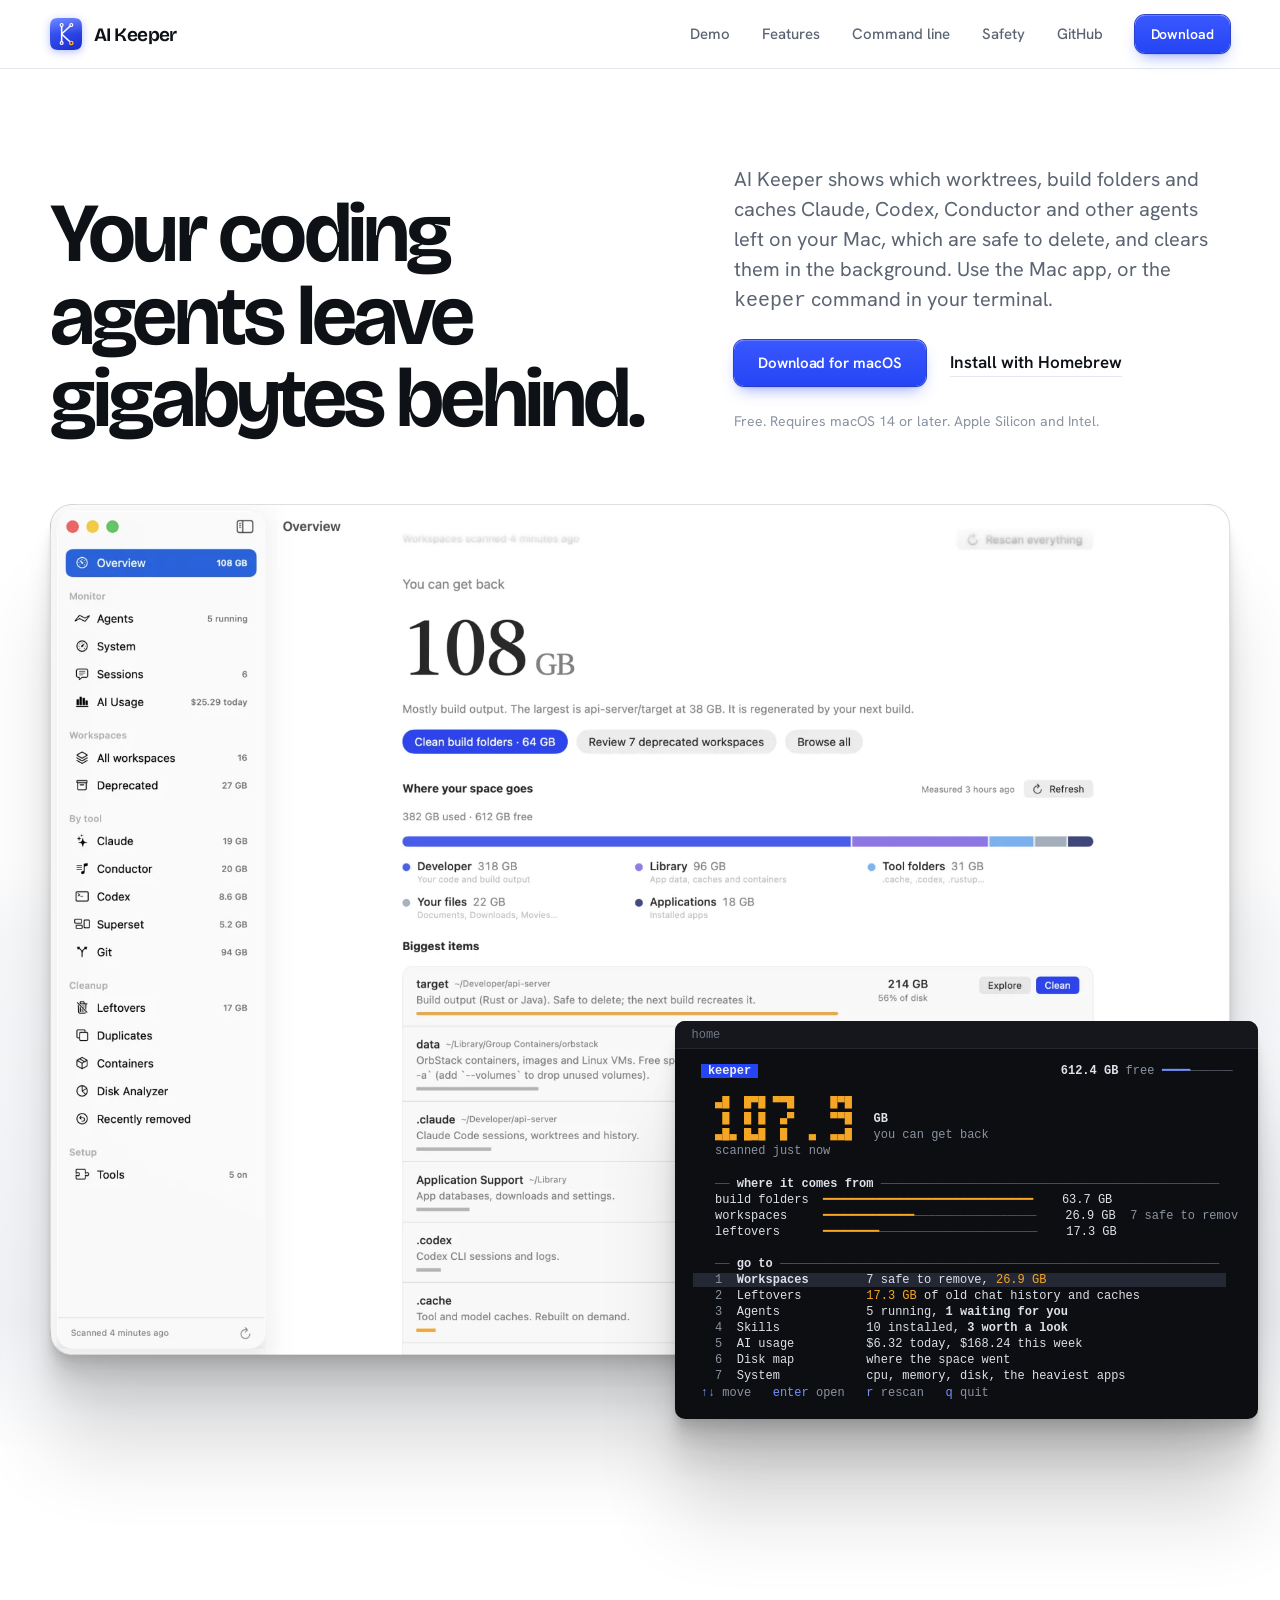
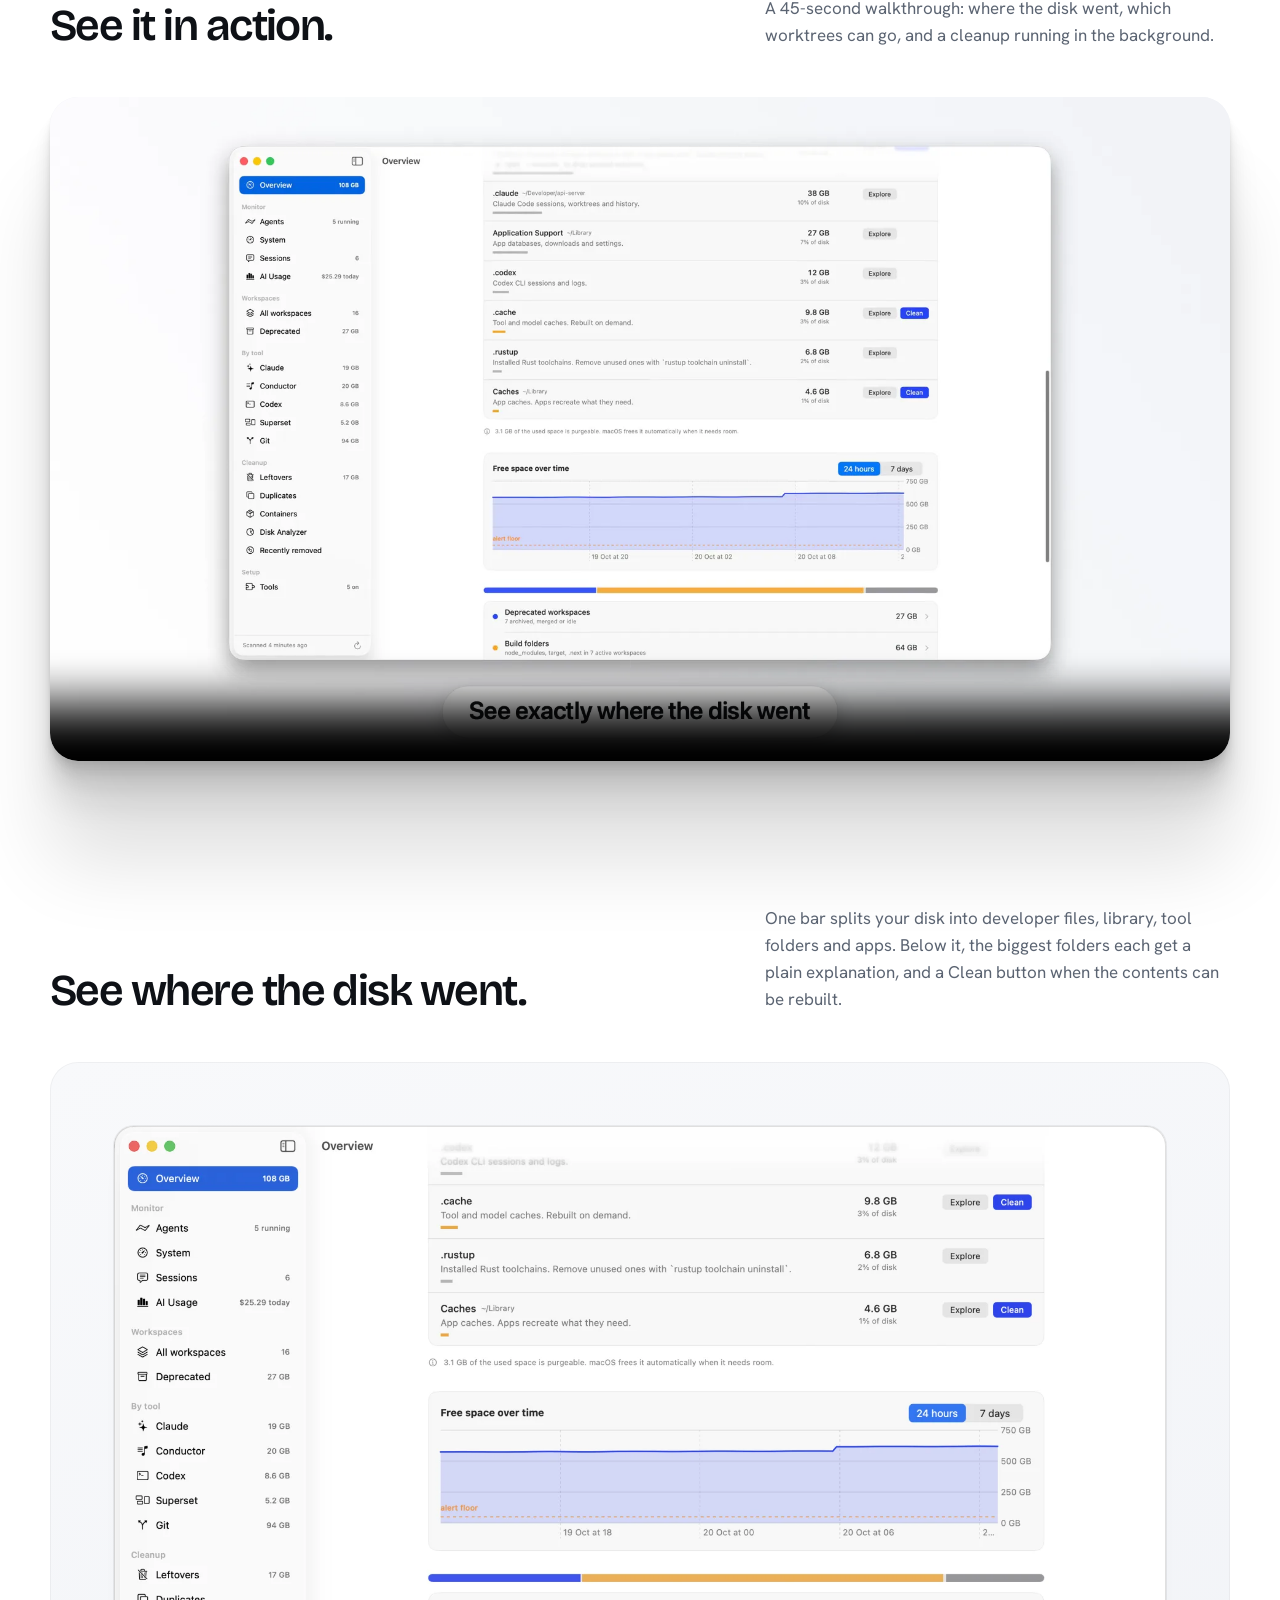
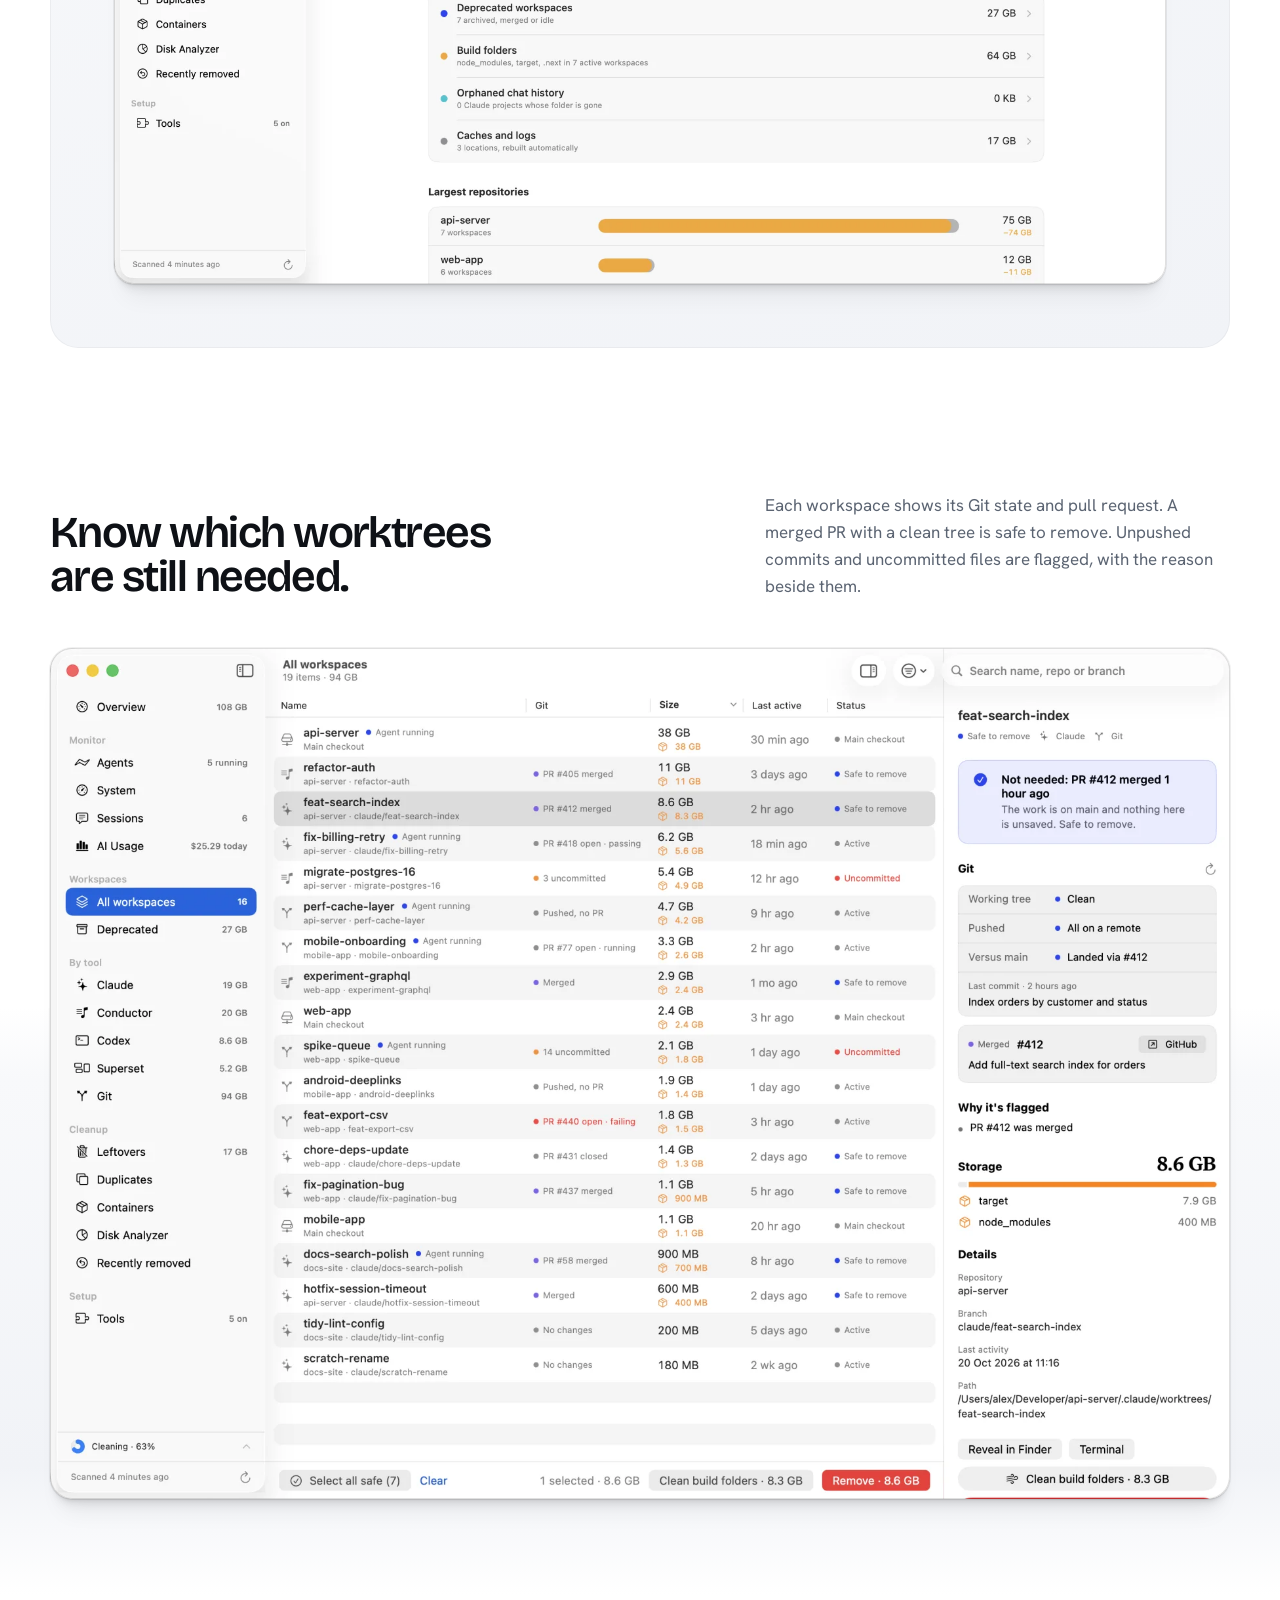
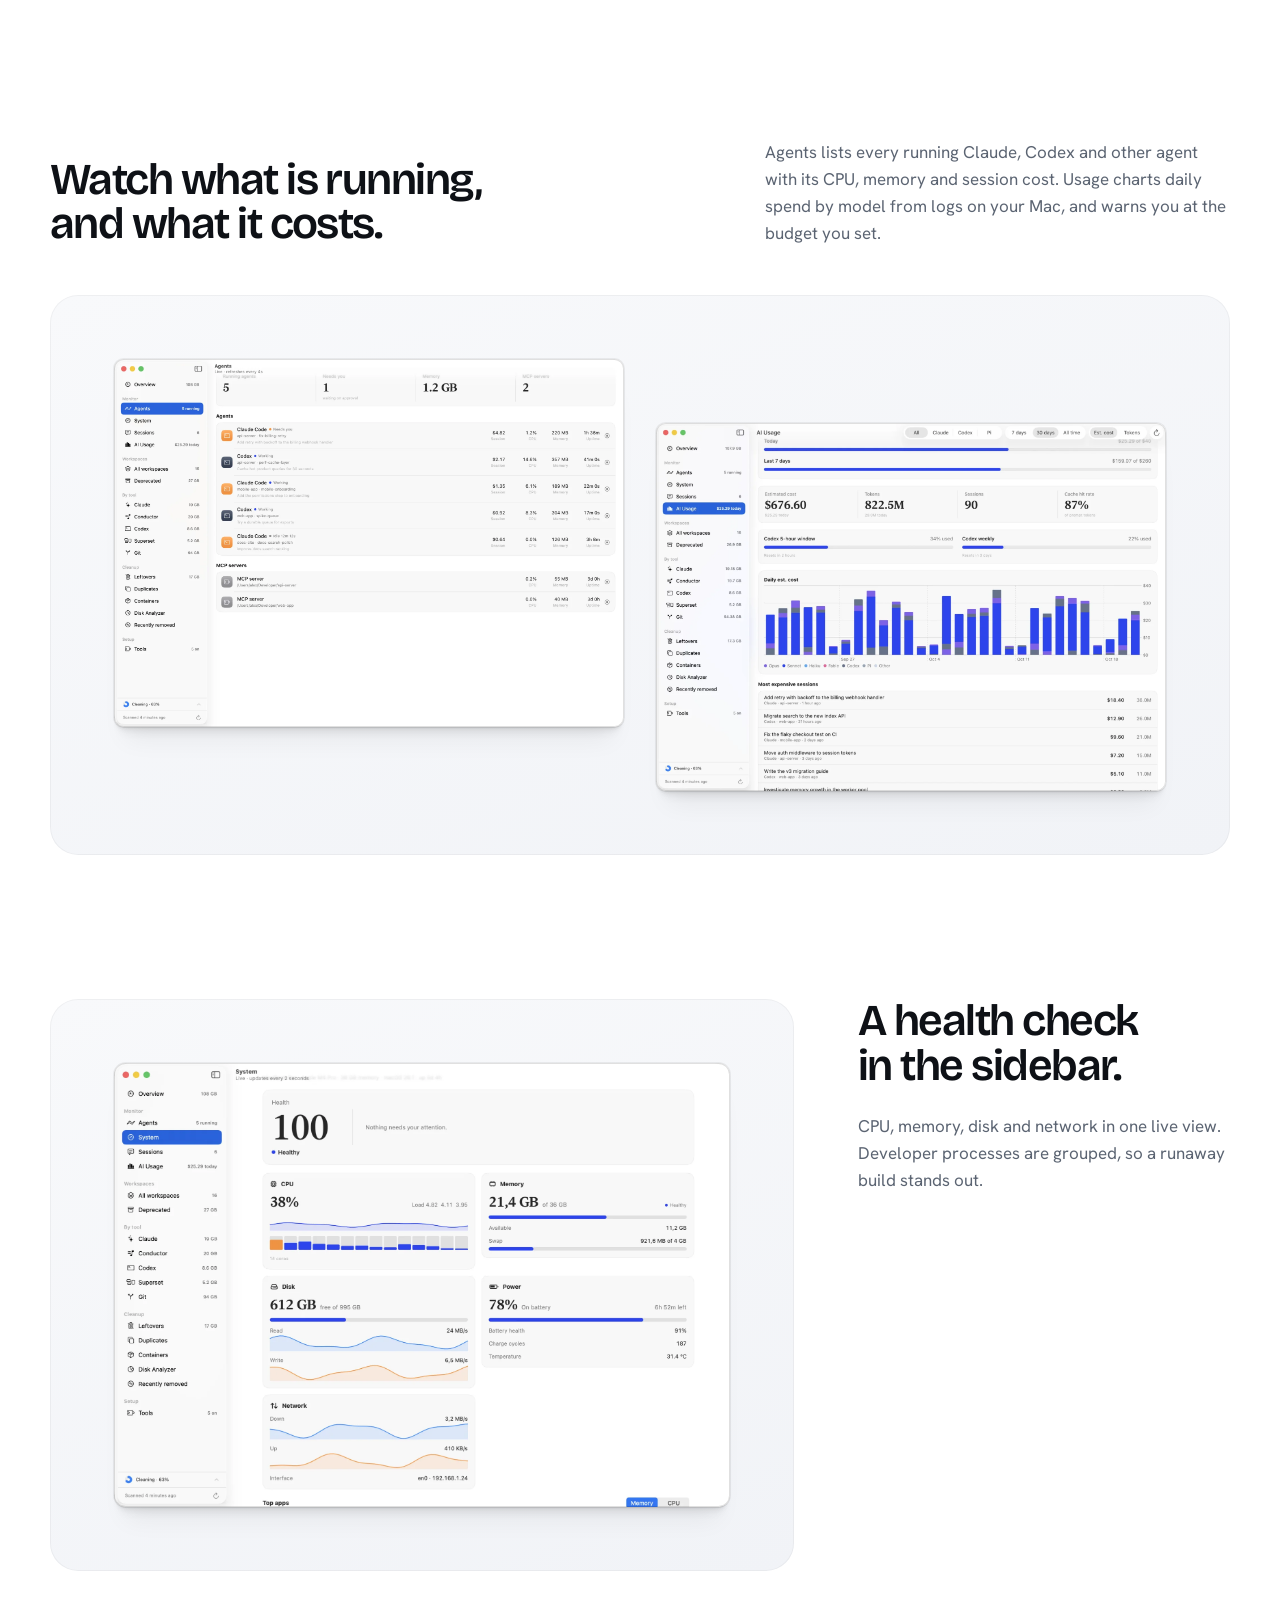
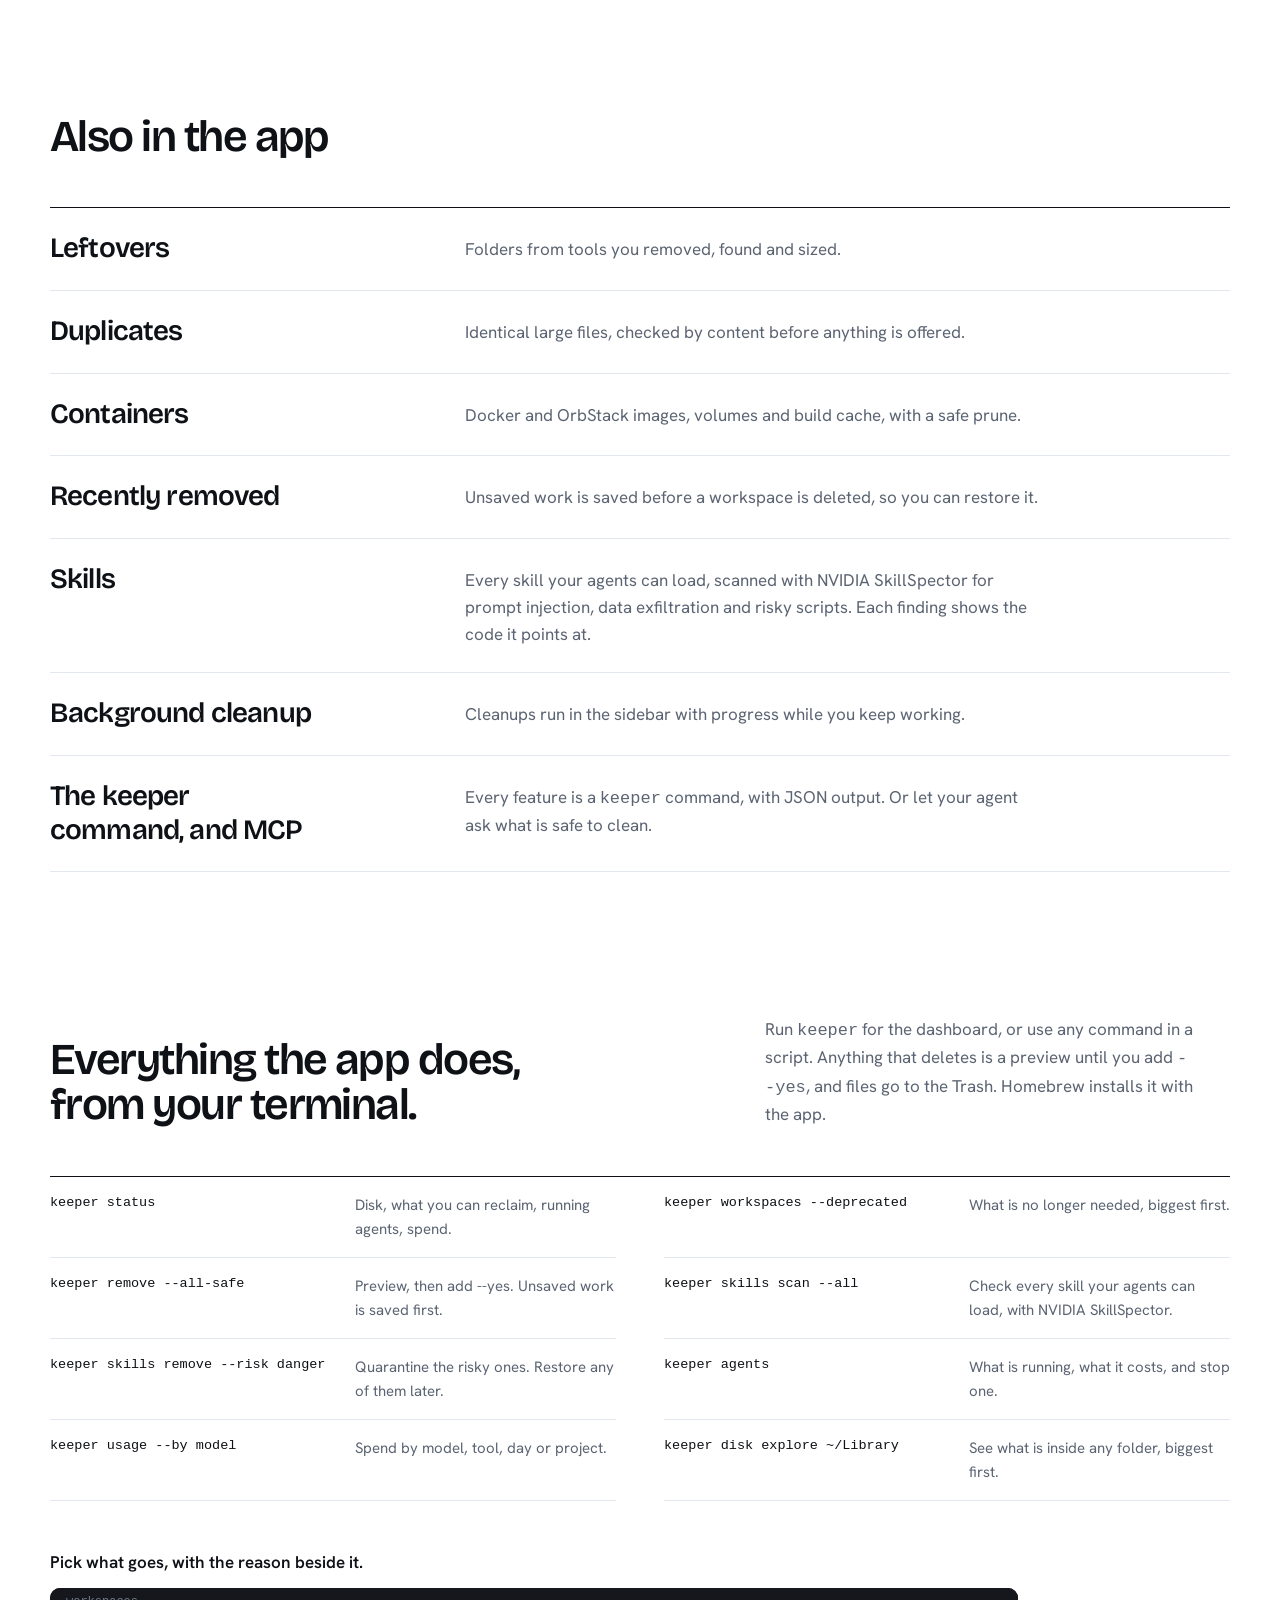
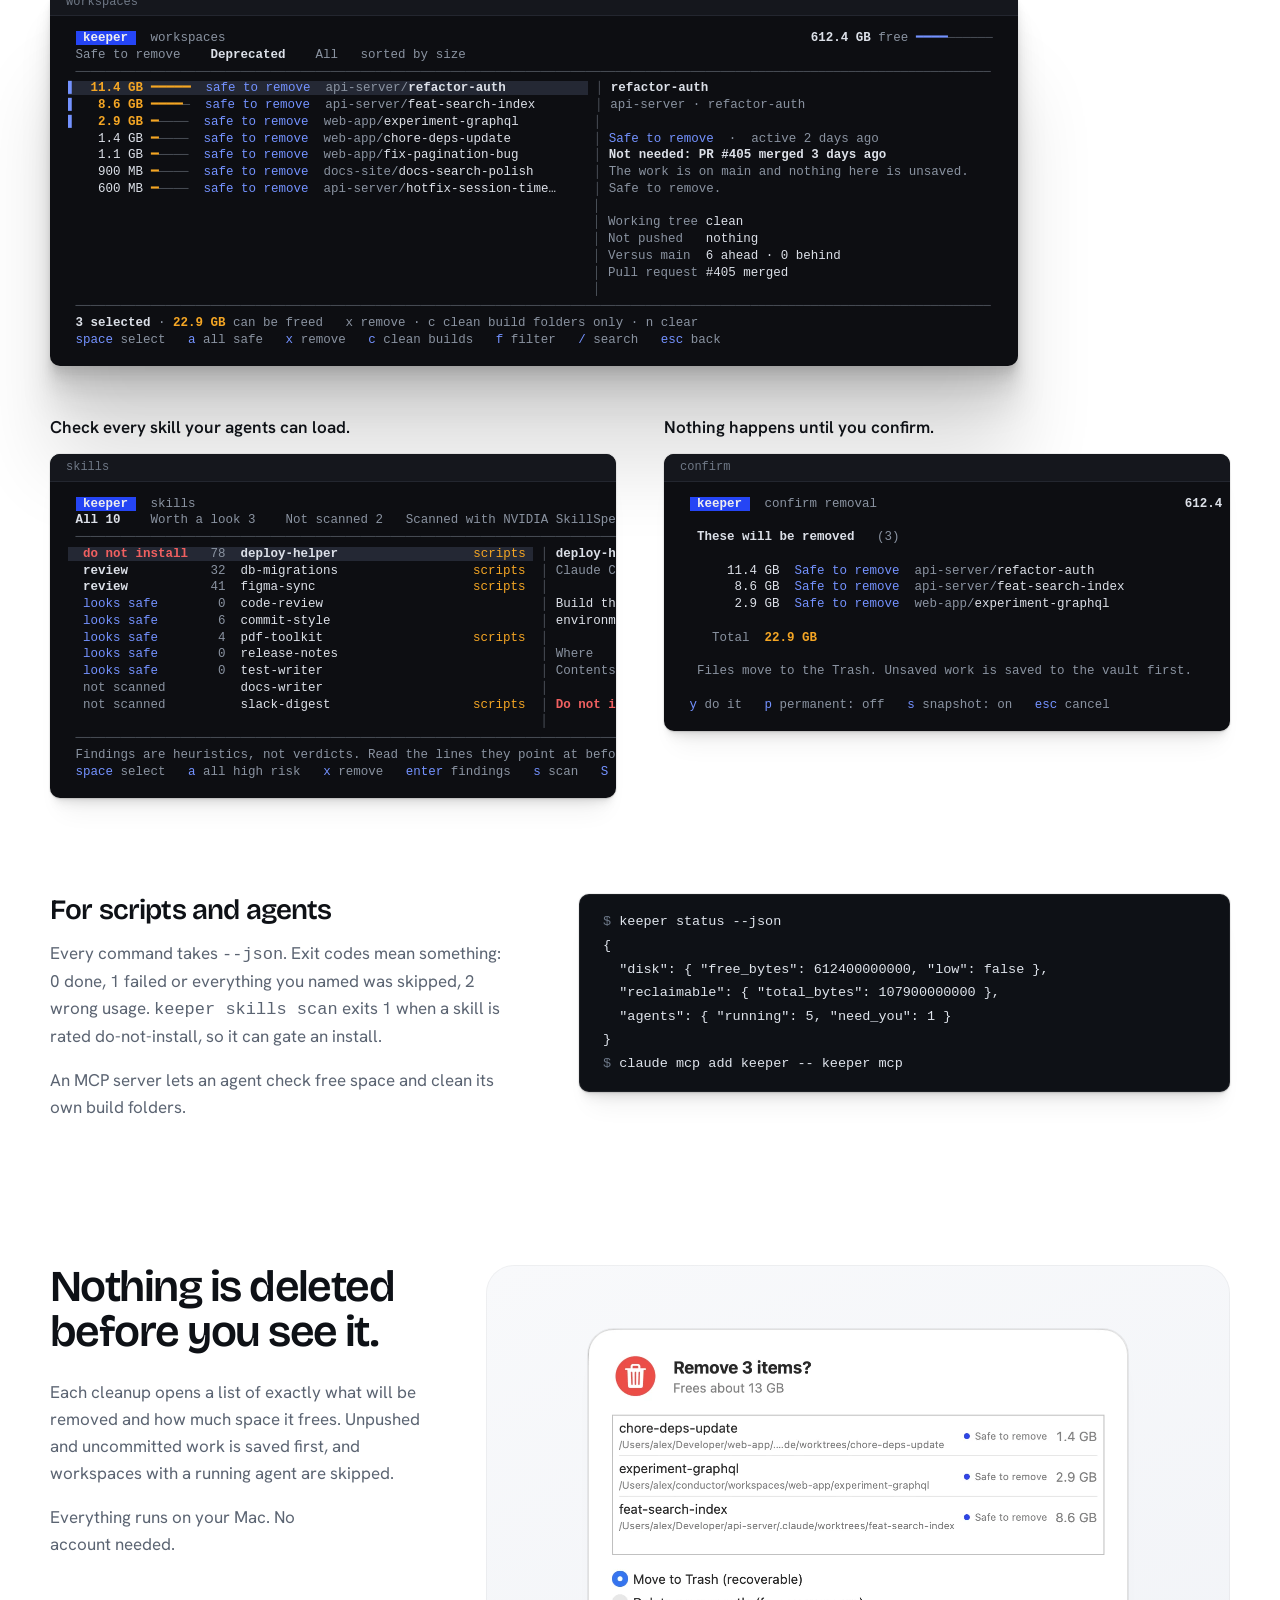
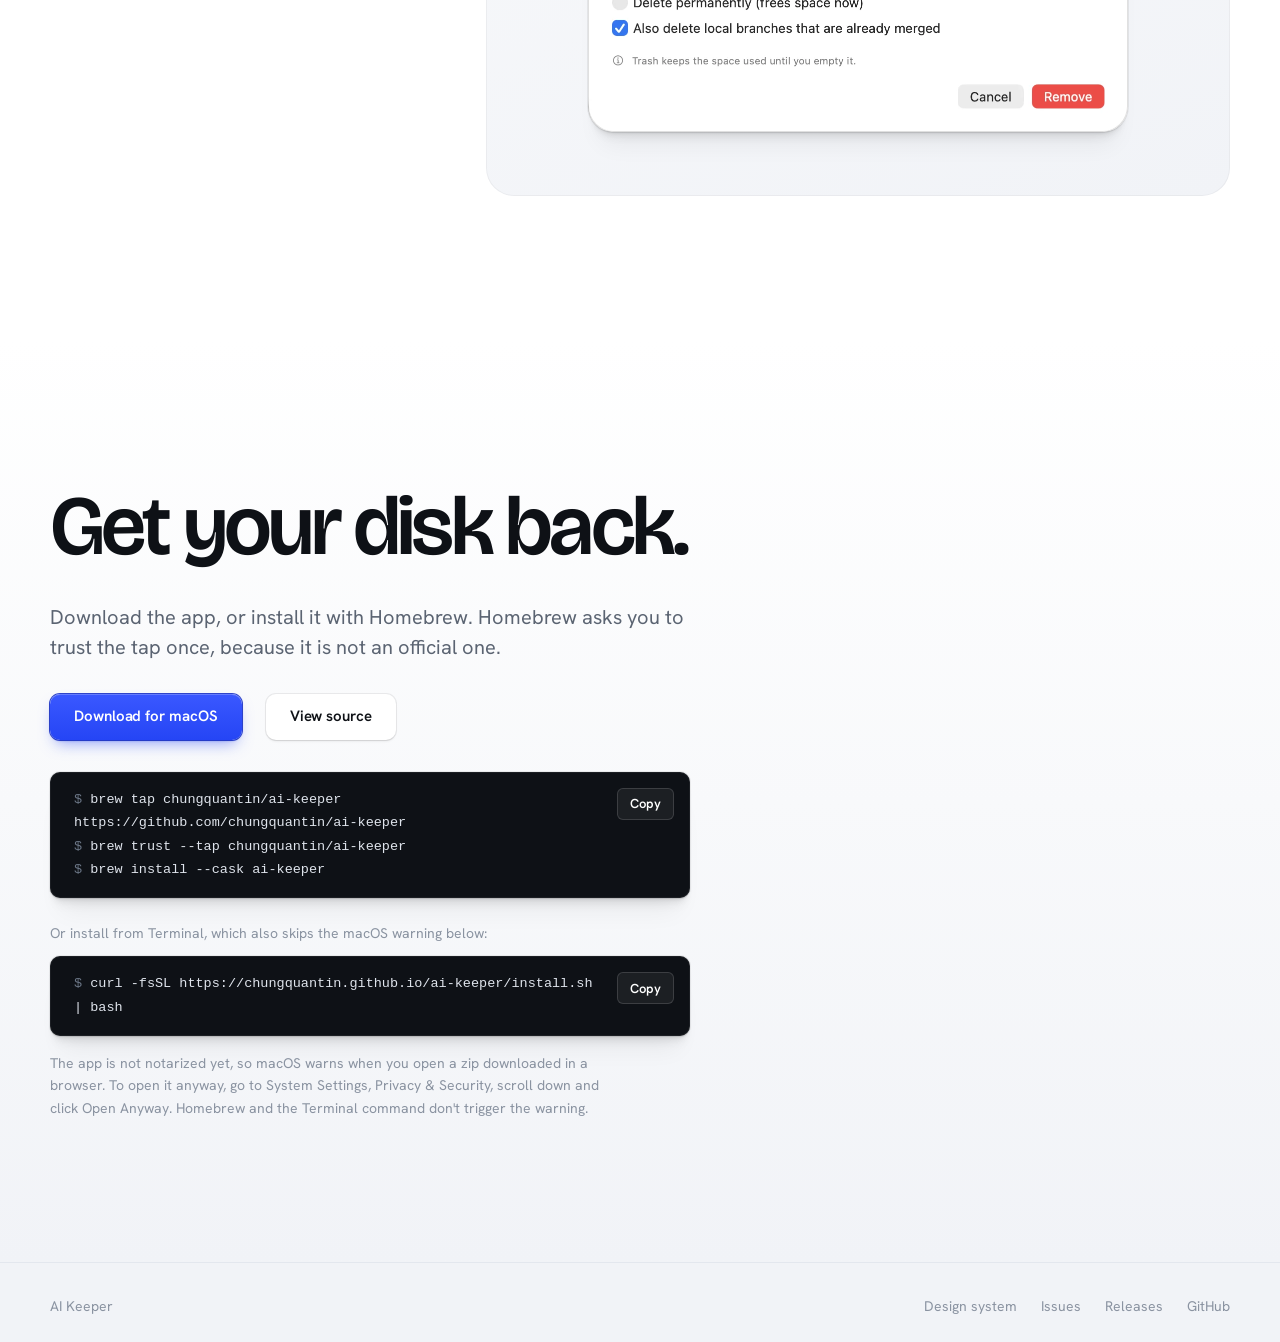
==== site/index.html @ d6c9163b "feat(cli): redesign the terminal UI and show it on the landing page New visual language: cobalt for " ====
<!doctype html>
<html lang="en" prefix="og: https://ogp.me/ns#">
<head>
<meta charset="utf-8">
<meta name="viewport" content="width=device-width, initial-scale=1">
<title>AI Keeper: clean up after your coding agents on Mac</title>
<meta name="description" content="AI Keeper is a free Mac app and command line tool that finds the worktrees, build folders and caches Claude Code, Codex, Conductor and other coding agents leave behind, shows what is safe to delete, and clears it in the background.">
<meta name="keywords" content="AI Keeper, Mac cleanup, Claude Code, Codex, Conductor, git worktree cleanup, free disk space, developer disk usage, node_modules, cargo target">
<meta name="author" content="AI Keeper">
<meta name="robots" content="index, follow, max-image-preview:large, max-snippet:-1">
<meta name="theme-color" content="#ffffff">
<meta name="color-scheme" content="light">
<link rel="canonical" href="https://chungquantin.github.io/ai-keeper/">
<link rel="icon" href="favicon.svg" type="image/svg+xml">
<link rel="apple-touch-icon" href="icon-512.png">
<meta property="og:type" content="website">
<meta property="og:site_name" content="AI Keeper">
<meta property="og:locale" content="en_US">
<meta property="og:title" content="AI Keeper: clean up after your coding agents">
<meta property="og:description" content="See which worktrees, build folders and caches your coding agents left on your Mac, what is safe to delete, and get the space back.">
<meta property="og:url" content="https://chungquantin.github.io/ai-keeper/">
<meta property="og:image" content="https://chungquantin.github.io/ai-keeper/og.png">
<meta property="og:image:type" content="image/png">
<meta property="og:image:width" content="1200">
<meta property="og:image:height" content="630">
<meta property="og:image:alt" content="AI Keeper overview showing 108 GB you can get back, next to the headline: Your coding agents leave gigabytes behind.">
<meta name="twitter:card" content="summary_large_image">
<meta name="twitter:title" content="AI Keeper: clean up after your coding agents">
<meta name="twitter:description" content="See which worktrees, build folders and caches your coding agents left on your Mac, what is safe to delete, and get the space back.">
<meta name="twitter:image" content="https://chungquantin.github.io/ai-keeper/og.png">
<meta name="twitter:image:alt" content="AI Keeper overview showing 108 GB you can get back, next to the headline: Your coding agents leave gigabytes behind.">
<script type="application/ld+json">
{
  "@context": "https://schema.org",
  "@graph": [
    {
      "@type": "SoftwareApplication",
      "@id": "https://chungquantin.github.io/ai-keeper/#app",
      "name": "AI Keeper",
      "description": "A Mac app that finds the worktrees, build folders and caches that AI coding agents leave behind, shows what is safe to delete, and cleans it up in the background.",
      "applicationCategory": "DeveloperApplication",
      "operatingSystem": "macOS 14 or later",
      "softwareVersion": "0.2.1",
      "url": "https://chungquantin.github.io/ai-keeper/",
      "downloadUrl": "https://github.com/chungquantin/ai-keeper/releases/download/v0.2.1/AI-Keeper-0.2.1.zip",
      "image": "https://chungquantin.github.io/ai-keeper/og.png",
      "screenshot": "https://chungquantin.github.io/ai-keeper/assets/overview.webp",
      "offers": { "@type": "Offer", "price": "0", "priceCurrency": "USD" },
      "codeRepository": "https://github.com/chungquantin/ai-keeper"
    },
    {
      "@type": "VideoObject",
      "name": "AI Keeper demo",
      "description": "A 45-second walkthrough of AI Keeper: where the disk went, which worktrees are safe to remove, and a cleanup running in the background.",
      "thumbnailUrl": "https://chungquantin.github.io/ai-keeper/media/ai-keeper-demo-poster.webp",
      "contentUrl": "https://chungquantin.github.io/ai-keeper/media/ai-keeper-demo.mp4",
      "uploadDate": "2026-10-20",
      "duration": "PT46S"
    },
    {
      "@type": "WebSite",
      "@id": "https://chungquantin.github.io/ai-keeper/#site",
      "name": "AI Keeper",
      "url": "https://chungquantin.github.io/ai-keeper/"
    }
  ]
}
</script>
<link rel="preconnect" href="https://fonts.googleapis.com">
<link rel="preconnect" href="https://fonts.gstatic.com" crossorigin>
<link href="https://fonts.googleapis.com/css2?family=Bricolage+Grotesque:opsz,wght@12..96,500..700&family=Hanken+Grotesk:wght@400;500;600&display=swap" rel="stylesheet">
<link rel="stylesheet" href="styles.css">

</head>
<body>

<header class="nav">
  <div class="wrap">
    <a class="brand" href="#top"><img src="favicon.svg" alt="" width="32" height="32">AI Keeper</a>
    <nav class="nav-links" aria-label="Main">
      <a href="#demo">Demo</a>
      <a href="#disk">Features</a>
      <a href="#cli">Command line</a>
      <a href="#safety">Safety</a>
      <a href="https://github.com/chungquantin/ai-keeper">GitHub</a>
      <a class="btn btn-primary btn-sm" href="https://github.com/chungquantin/ai-keeper/releases/download/v0.2.1/AI-Keeper-0.2.1.zip" data-download>Download</a>
    </nav>
  </div>
</header>

<main id="top">

<section class="hero">
  <div class="wrap hero-head">
    <h1>Your coding agents leave gigabytes behind.</h1>
    <div class="hero-side">
      <p class="lead">AI Keeper shows which worktrees, build folders and caches Claude, Codex, Conductor and other agents left on your Mac, which are safe to delete, and clears them in the background. Use the Mac app, or the <code>keeper</code> command in your terminal.</p>
      <div class="hero-actions">
        <a class="btn btn-primary" href="https://github.com/chungquantin/ai-keeper/releases/download/v0.2.1/AI-Keeper-0.2.1.zip" data-download>Download for macOS</a>
        <a class="link" href="#install">Install with Homebrew</a>
      </div>
      <p class="fine">Free. Requires macOS 14 or later. Apple Silicon and Intel.</p>
    </div>
  </div>
  <div class="stage">
    <div class="wrap duo">
      <div class="win win-lg rise"><img src="assets/overview.webp" width="1800" height="1297" alt="The AI Keeper overview: 108 GB you can get back, a bar showing where disk space goes, and the biggest folders with Clean buttons."></div>
      <!-- terminal-hero:start -->
<div class="term term-hero" role="img" aria-label="The keeper dashboard: 107.9 GB you can get back drawn as large numerals, where it comes from, and a numbered menu."><div class="term-bar"><span>home</span></div><pre aria-hidden="true"> <span style="color:rgb(238,238,238);background:rgb(37,69,245);font-weight:700"> keeper </span><span style="color:rgb(138,147,161)">  </span>                                        <span style="font-weight:700">612.4 GB</span><span style="color:rgb(138,147,161)"> free </span><span style="color:rgb(116,146,255)">━━━━</span><span style="color:rgb(138,147,161);opacity:.55">──────</span> 

   <span style="color:rgb(245,166,36)">▄█  █▀█ ▀▀█     █▀█ </span>
   <span style="color:rgb(245,166,36)"> █  █ █  ▄▀     ▀▀█ </span>  <span style="font-weight:700">GB</span>
   <span style="color:rgb(245,166,36)">▄█▄ █▄█  █   ▄  ▄▄█ </span>  <span style="color:rgb(138,147,161)">you can get back</span>
   <span style="color:rgb(138,147,161)">scanned just now</span>

   <span style="color:rgb(138,147,161);opacity:.55">──</span><span style="font-weight:700"> where it comes from </span><span style="color:rgb(138,147,161);opacity:.55">───────────────────────────────────────────────</span>
   build folders  <span style="color:rgb(245,166,36)">━━━━━━━━━━━━━━━━━━━━━━━━━━━━━━</span>    63.7 GB
   workspaces     <span style="color:rgb(245,166,36)">━━━━━━━━━━━━━</span><span style="color:rgb(138,147,161);opacity:.55">─────────────────</span>    26.9 GB<span style="color:rgb(138,147,161)">  7 safe to remov</span>
   leftovers      <span style="color:rgb(245,166,36)">━━━━━━━━</span><span style="color:rgb(138,147,161);opacity:.55">──────────────────────</span>    17.3 GB

   <span style="color:rgb(138,147,161);opacity:.55">──</span><span style="font-weight:700"> go to </span><span style="color:rgb(138,147,161);opacity:.55">─────────────────────────────────────────────────────────────</span>
<span style="background:rgb(36,40,52)">   </span><span style="color:rgb(138,147,161);background:rgb(36,40,52)">1</span><span style="background:rgb(36,40,52)">  </span><span style="background:rgb(36,40,52);font-weight:700">Workspaces        </span><span style="background:rgb(36,40,52)">7 safe to remove, </span><span style="color:rgb(245,166,36);background:rgb(36,40,52)">26.9 GB</span><span style="background:rgb(36,40,52)">                         </span>
   <span style="color:rgb(138,147,161)">2</span>  Leftovers         <span style="color:rgb(245,166,36)">17.3 GB</span> of old chat history and caches
   <span style="color:rgb(138,147,161)">3</span>  Agents            5 running, <span style="font-weight:700">1 waiting for you</span>
   <span style="color:rgb(138,147,161)">4</span>  Skills            10 installed, <span style="font-weight:700">3 worth a look</span>
   <span style="color:rgb(138,147,161)">5</span>  AI usage          $6.32 today, $168.24 this week
   <span style="color:rgb(138,147,161)">6</span>  Disk map          where the space went
   <span style="color:rgb(138,147,161)">7</span>  System            cpu, memory, disk, the heaviest apps
 <span style="color:rgb(116,146,255)">↑↓</span><span style="color:rgb(138,147,161)"> move</span>   <span style="color:rgb(116,146,255)">enter</span><span style="color:rgb(138,147,161)"> open</span>   <span style="color:rgb(116,146,255)">r</span><span style="color:rgb(138,147,161)"> rescan</span>   <span style="color:rgb(116,146,255)">q</span><span style="color:rgb(138,147,161)"> quit</span></pre></div>
<!-- terminal-hero:end -->
    </div>
  </div>
</section>

<section class="section" id="demo">
  <div class="wrap">
    <div class="wide-head">
      <h2>See it in action.</h2>
      <p class="prose">A 45-second walkthrough: where the disk went, which worktrees can go, and a cleanup running in the background.</p>
    </div>
    <div class="video-frame">
      <video controls preload="none" playsinline poster="media/ai-keeper-demo-poster.webp" width="1920" height="1080" aria-label="AI Keeper demo video">
        <source src="media/ai-keeper-demo.mp4" type="video/mp4">
        Your browser can't play this video. <a href="media/ai-keeper-demo.mp4">Download the MP4</a>.
      </video>
    </div>
  </div>
</section>

<section class="section" id="disk">
  <div class="wrap">
    <div class="wide-head">
      <h2>See where the disk went.</h2>
      <p class="prose">One bar splits your disk into developer files, library, tool folders and apps. Below it, the biggest folders each get a plain explanation, and a Clean button when the contents can be rebuilt.</p>
    </div>
    <div class="plate"><div class="win"><img src="assets/overview-map.webp" width="1800" height="1297" loading="lazy" alt="The disk map: a stacked bar by category and a list of the largest folders with sizes and Clean buttons."></div></div>
  </div>
</section>

<section class="section" id="workspaces">
  <div class="wrap">
    <div class="wide-head">
      <h2>Know which worktrees are still needed.</h2>
      <p class="prose">Each workspace shows its Git state and pull request. A merged PR with a clean tree is safe to remove. Unpushed commits and uncommitted files are flagged, with the reason beside them.</p>
    </div>
  </div>
  <div class="stage" style="margin-top:0">
    <div class="wrap">
      <div class="win"><img src="assets/workspaces.webp" width="1800" height="1297" loading="lazy" alt="All workspaces with Git status and PR badges, and an inspector explaining why one worktree is safe to remove."></div>
    </div>
  </div>
</section>

<section class="section" id="agents">
  <div class="wrap">
    <div class="wide-head">
      <h2>Watch what is running, and what it costs.</h2>
      <p class="prose">Agents lists every running Claude, Codex and other agent with its CPU, memory and session cost. Usage charts daily spend by model from logs on your Mac, and warns you at the budget you set.</p>
    </div>
    <div class="plate"><div class="plate-pair">
      <div class="win"><img src="assets/agents.webp" width="1800" height="1297" loading="lazy" alt="Running agents with their state, working directory, CPU and cost."></div>
      <div class="win"><img src="assets/usage.webp" width="1800" height="1297" loading="lazy" alt="Daily AI spend by model across Claude and Codex, with budgets."></div>
    </div></div>
  </div>
</section>

<section class="section" id="system">
  <div class="wrap split split-flip">
    <div class="plate"><div class="win"><img src="assets/system.webp" width="1800" height="1297" loading="lazy" alt="The System page with CPU, memory, disk and network charts and the heaviest process groups."></div></div>
    <div class="copy-col">
      <h2>A health check in the sidebar.</h2>
      <p class="prose">CPU, memory, disk and network in one live view. Developer processes are grouped, so a runaway build stands out.</p>
    </div>
  </div>
</section>

<section class="section" id="more">
  <div class="wrap">
    <h2 class="index-title">Also in the app</h2>
    <div class="index">
      <div class="index-row"><h3>Leftovers</h3><p>Folders from tools you removed, found and sized.</p></div>
      <div class="index-row"><h3>Duplicates</h3><p>Identical large files, checked by content before anything is offered.</p></div>
      <div class="index-row"><h3>Containers</h3><p>Docker and OrbStack images, volumes and build cache, with a safe prune.</p></div>
      <div class="index-row"><h3>Recently removed</h3><p>Unsaved work is saved before a workspace is deleted, so you can restore it.</p></div>
      <div class="index-row"><h3>Skills</h3><p>Every skill your agents can load, scanned with NVIDIA SkillSpector for prompt injection, data exfiltration and risky scripts. Each finding shows the code it points at.</p></div>
      <div class="index-row"><h3>Background cleanup</h3><p>Cleanups run in the sidebar with progress while you keep working.</p></div>
      <div class="index-row"><h3>The keeper command, and MCP</h3><p>Every feature is a <code>keeper</code> command, with JSON output. Or let your agent ask what is safe to clean.</p></div>
    </div>
  </div>
</section>

<section class="section" id="cli">
  <div class="wrap">
    <div class="wide-head">
      <h2>Everything the app does, from your terminal.</h2>
      <p class="prose">Run <code>keeper</code> for the dashboard, or use any command in a script. Anything that deletes is a preview until you add <code>--yes</code>, and files go to the Trash. Homebrew installs it with the app.</p>
    </div>
    <dl class="cmds">
      <div><dt>keeper status</dt><dd>Disk, what you can reclaim, running agents, spend.</dd></div>
      <div><dt>keeper workspaces --deprecated</dt><dd>What is no longer needed, biggest first.</dd></div>
      <div><dt>keeper remove --all-safe</dt><dd>Preview, then add --yes. Unsaved work is saved first.</dd></div>
      <div><dt>keeper skills scan --all</dt><dd>Check every skill your agents can load, with NVIDIA SkillSpector.</dd></div>
      <div><dt>keeper skills remove --risk danger</dt><dd>Quarantine the risky ones. Restore any of them later.</dd></div>
      <div><dt>keeper agents</dt><dd>What is running, what it costs, and stop one.</dd></div>
      <div><dt>keeper usage --by model</dt><dd>Spend by model, tool, day or project.</dd></div>
      <div><dt>keeper disk explore ~/Library</dt><dd>See what is inside any folder, biggest first.</dd></div>
    </dl>
    <!-- terminal:start -->
<figure class="term-fig"><figcaption>Pick what goes, with the reason beside it.</figcaption><div class="term term-lg" role="img" aria-label="The keeper workspace picker. Three safe workspaces are selected, and a preview explains why the highlighted one can go."><div class="term-bar"><span>workspaces</span></div><pre aria-hidden="true"> <span style="color:rgb(238,238,238);background:rgb(37,69,245);font-weight:700"> keeper </span><span style="color:rgb(138,147,161)">  workspaces</span>                                                                              <span style="font-weight:700">612.4 GB</span><span style="color:rgb(138,147,161)"> free </span><span style="color:rgb(116,146,255)">━━━━</span><span style="color:rgb(138,147,161);opacity:.55">──────</span> 
 <span style="color:rgb(138,147,161)">Safe to remove</span>    <span style="font-weight:700">Deprecated</span>    <span style="color:rgb(138,147,161)">All</span><span style="color:rgb(138,147,161)">   sorted by size</span>
 <span style="color:rgb(138,147,161);opacity:.55">──────────────────────────────────────────────────────────────────────────────────────────────────────────────────────────</span>
<span style="color:rgb(116,146,255);background:rgb(36,40,52)">▌</span><span style="background:rgb(36,40,52)"> </span><span style="color:rgb(245,166,36);background:rgb(36,40,52);font-weight:700"> 11.4 GB</span><span style="background:rgb(36,40,52)"> </span><span style="color:rgb(245,166,36);background:rgb(36,40,52)">━━━━━</span><span style="background:rgb(36,40,52)">  </span><span style="color:rgb(116,146,255);background:rgb(36,40,52)">safe to remove  </span><span style="color:rgb(138,147,161);background:rgb(36,40,52)">api-server/</span><span style="background:rgb(36,40,52);font-weight:700">refactor-auth</span><span style="background:rgb(36,40,52)">           </span><span style="color:rgb(138,147,161);opacity:.55"> │ </span><span style="font-weight:700">refactor-auth</span>
<span style="color:rgb(116,146,255)">▌</span> <span style="color:rgb(245,166,36);font-weight:700">  8.6 GB</span> <span style="color:rgb(245,166,36)">━━━━</span><span style="color:rgb(138,147,161);opacity:.55">─</span>  <span style="color:rgb(116,146,255)">safe to remove  </span><span style="color:rgb(138,147,161)">api-server/</span>feat-search-index       <span style="color:rgb(138,147,161);opacity:.55"> │ </span><span style="color:rgb(138,147,161)">api-server · refactor-auth</span>
<span style="color:rgb(116,146,255)">▌</span> <span style="color:rgb(245,166,36);font-weight:700">  2.9 GB</span> <span style="color:rgb(245,166,36)">━</span><span style="color:rgb(138,147,161);opacity:.55">────</span>  <span style="color:rgb(116,146,255)">safe to remove  </span><span style="color:rgb(138,147,161)">web-app/</span>experiment-graphql         <span style="color:rgb(138,147,161);opacity:.55"> │ </span>
    1.4 GB <span style="color:rgb(245,166,36)">━</span><span style="color:rgb(138,147,161);opacity:.55">────</span>  <span style="color:rgb(116,146,255)">safe to remove  </span><span style="color:rgb(138,147,161)">web-app/</span>chore-deps-update          <span style="color:rgb(138,147,161);opacity:.55"> │ </span><span style="color:rgb(116,146,255)">Safe to remove</span><span style="color:rgb(138,147,161)">  ·  active 2 days ago</span>
    1.1 GB <span style="color:rgb(245,166,36)">━</span><span style="color:rgb(138,147,161);opacity:.55">────</span>  <span style="color:rgb(116,146,255)">safe to remove  </span><span style="color:rgb(138,147,161)">web-app/</span>fix-pagination-bug         <span style="color:rgb(138,147,161);opacity:.55"> │ </span><span style="font-weight:700">Not needed: PR #405 merged 3 days ago</span>
    900 MB <span style="color:rgb(245,166,36)">━</span><span style="color:rgb(138,147,161);opacity:.55">────</span>  <span style="color:rgb(116,146,255)">safe to remove  </span><span style="color:rgb(138,147,161)">docs-site/</span>docs-search-polish       <span style="color:rgb(138,147,161);opacity:.55"> │ </span><span style="color:rgb(138,147,161)">The work is on main and nothing here is unsaved.</span>
    600 MB <span style="color:rgb(245,166,36)">━</span><span style="color:rgb(138,147,161);opacity:.55">────</span>  <span style="color:rgb(116,146,255)">safe to remove  </span><span style="color:rgb(138,147,161)">api-server/</span>hotfix-session-time…    <span style="color:rgb(138,147,161);opacity:.55"> │ </span><span style="color:rgb(138,147,161)">Safe to remove.</span>
                                                                     <span style="color:rgb(138,147,161);opacity:.55"> │ </span>
                                                                     <span style="color:rgb(138,147,161);opacity:.55"> │ </span><span style="color:rgb(138,147,161)">Working tree </span>clean
                                                                     <span style="color:rgb(138,147,161);opacity:.55"> │ </span><span style="color:rgb(138,147,161)">Not pushed   </span>nothing
                                                                     <span style="color:rgb(138,147,161);opacity:.55"> │ </span><span style="color:rgb(138,147,161)">Versus main  </span>6 ahead · 0 behind
                                                                     <span style="color:rgb(138,147,161);opacity:.55"> │ </span><span style="color:rgb(138,147,161)">Pull request </span>#405 merged
                                                                     <span style="color:rgb(138,147,161);opacity:.55"> │ </span>
 <span style="color:rgb(138,147,161);opacity:.55">──────────────────────────────────────────────────────────────────────────────────────────────────────────────────────────</span>
 <span style="font-weight:700">3 selected</span><span style="color:rgb(138,147,161)"> · </span><span style="color:rgb(245,166,36);font-weight:700">22.9 GB</span><span style="color:rgb(138,147,161)"> can be freed   x remove · c clean build folders only · n clear</span>
 <span style="color:rgb(116,146,255)">space</span><span style="color:rgb(138,147,161)"> select</span>   <span style="color:rgb(116,146,255)">a</span><span style="color:rgb(138,147,161)"> all safe</span>   <span style="color:rgb(116,146,255)">x</span><span style="color:rgb(138,147,161)"> remove</span>   <span style="color:rgb(116,146,255)">c</span><span style="color:rgb(138,147,161)"> clean builds</span>   <span style="color:rgb(116,146,255)">f</span><span style="color:rgb(138,147,161)"> filter</span>   <span style="color:rgb(116,146,255)">/</span><span style="color:rgb(138,147,161)"> search</span>   <span style="color:rgb(116,146,255)">esc</span><span style="color:rgb(138,147,161)"> back</span></pre></div></figure>
<div class="term-pair">
<figure class="term-fig"><figcaption>Check every skill your agents can load.</figcaption><div class="term" role="img" aria-label="The keeper skills screen: ten skills with risk ratings from NVIDIA SkillSpector, and the findings for the highlighted one."><div class="term-bar"><span>skills</span></div><pre aria-hidden="true"> <span style="color:rgb(238,238,238);background:rgb(37,69,245);font-weight:700"> keeper </span><span style="color:rgb(138,147,161)">  skills</span>                                                                                  <span style="font-weight:700">612.4 GB</span><span style="color:rgb(138,147,161)"> free </span><span style="color:rgb(116,146,255)">━━━━</span><span style="color:rgb(138,147,161);opacity:.55">──────</span> 
 <span style="font-weight:700">All 10</span>    <span style="color:rgb(138,147,161)">Worth a look 3</span>    <span style="color:rgb(138,147,161)">Not scanned 2</span>   <span style="color:rgb(138,147,161)">Scanned with NVIDIA SkillSpector</span>
 <span style="color:rgb(138,147,161);opacity:.55">──────────────────────────────────────────────────────────────────────────────────────────────────────────────────────────</span>
<span style="background:rgb(36,40,52)">  </span><span style="color:rgb(240,96,96);background:rgb(36,40,52);font-weight:700">do not install </span><span style="color:rgb(138,147,161);background:rgb(36,40,52)">  78</span><span style="background:rgb(36,40,52)">  </span><span style="background:rgb(36,40,52);font-weight:700">deploy-helper                 </span><span style="color:rgb(245,166,36);background:rgb(36,40,52)"> scripts</span><span style="background:rgb(36,40,52)"> </span><span style="color:rgb(138,147,161);opacity:.55"> │ </span><span style="font-weight:700">deploy-helper</span>
  <span style="font-weight:700">review         </span><span style="color:rgb(138,147,161)">  32</span>  db-migrations                 <span style="color:rgb(245,166,36)"> scripts</span> <span style="color:rgb(138,147,161);opacity:.55"> │ </span><span style="color:rgb(138,147,161)">Claude Code · plugin ship-it@marketplace</span>
  <span style="font-weight:700">review         </span><span style="color:rgb(138,147,161)">  41</span>  figma-sync                    <span style="color:rgb(245,166,36)"> scripts</span> <span style="color:rgb(138,147,161);opacity:.55"> │ </span>
  <span style="color:rgb(116,146,255)">looks safe     </span><span style="color:rgb(138,147,161)">   0</span>  code-review                            <span style="color:rgb(138,147,161);opacity:.55"> │ </span>Build the current branch and ship it to the staging
  <span style="color:rgb(116,146,255)">looks safe     </span><span style="color:rgb(138,147,161)">   6</span>  commit-style                           <span style="color:rgb(138,147,161);opacity:.55"> │ </span>environment.
  <span style="color:rgb(116,146,255)">looks safe     </span><span style="color:rgb(138,147,161)">   4</span>  pdf-toolkit                   <span style="color:rgb(245,166,36)"> scripts</span> <span style="color:rgb(138,147,161);opacity:.55"> │ </span>
  <span style="color:rgb(116,146,255)">looks safe     </span><span style="color:rgb(138,147,161)">   0</span>  release-notes                          <span style="color:rgb(138,147,161);opacity:.55"> │ </span><span style="color:rgb(138,147,161)">Where        </span><span style="color:rgb(138,147,161)">/Users/alex/.claude/plugins/cache/ship-it@ma</span>…
  <span style="color:rgb(116,146,255)">looks safe     </span><span style="color:rgb(138,147,161)">   0</span>  test-writer                            <span style="color:rgb(138,147,161);opacity:.55"> │ </span><span style="color:rgb(138,147,161)">Contents     </span>7 files, 42 KB<span style="color:rgb(245,166,36)">  has scripts</span>
  <span style="color:rgb(138,147,161)">not scanned    </span><span style="color:rgb(138,147,161)">    </span>  docs-writer                            <span style="color:rgb(138,147,161);opacity:.55"> │ </span>
  <span style="color:rgb(138,147,161)">not scanned    </span><span style="color:rgb(138,147,161)">    </span>  slack-digest                  <span style="color:rgb(245,166,36)"> scripts</span> <span style="color:rgb(138,147,161);opacity:.55"> │ </span><span style="color:rgb(240,96,96);font-weight:700">Do not install</span><span style="color:rgb(138,147,161)">  score 78/100 · 2 findings · 3 hr ago</span>
                                                              <span style="color:rgb(138,147,161);opacity:.55"> │ </span>
 <span style="color:rgb(138,147,161);opacity:.55">──────────────────────────────────────────────────────────────────────────────────────────────────────────────────────────</span>
 <span style="color:rgb(138,147,161)">Findings are heuristics, not verdicts. Read the lines they point at before deciding.</span>
 <span style="color:rgb(116,146,255)">space</span><span style="color:rgb(138,147,161)"> select</span>   <span style="color:rgb(116,146,255)">a</span><span style="color:rgb(138,147,161)"> all high risk</span>   <span style="color:rgb(116,146,255)">x</span><span style="color:rgb(138,147,161)"> remove</span>   <span style="color:rgb(116,146,255)">enter</span><span style="color:rgb(138,147,161)"> findings</span>   <span style="color:rgb(116,146,255)">s</span><span style="color:rgb(138,147,161)"> scan</span>   <span style="color:rgb(116,146,255)">S</span><span style="color:rgb(138,147,161)"> scan new</span>   <span style="color:rgb(116,146,255)">u</span><span style="color:rgb(138,147,161)"> removed</span>   <span style="color:rgb(116,146,255)">f</span><span style="color:rgb(138,147,161)"> filter</span>   <span style="color:rgb(116,146,255)">esc</span><span style="color:rgb(138,147,161)"> back</span></pre></div></figure>
<figure class="term-fig"><figcaption>Nothing happens until you confirm.</figcaption><div class="term" role="img" aria-label="The confirmation screen listing three workspaces to remove, 22.9 GB in total."><div class="term-bar"><span>confirm</span></div><pre aria-hidden="true"> <span style="color:rgb(238,238,238);background:rgb(37,69,245);font-weight:700"> keeper </span><span style="color:rgb(138,147,161)">  confirm removal</span>                                         <span style="font-weight:700">612.4 GB</span><span style="color:rgb(138,147,161)"> free </span><span style="color:rgb(116,146,255)">━━━━</span><span style="color:rgb(138,147,161);opacity:.55">──────</span> 

  <span style="font-weight:700">These will be removed</span><span style="color:rgb(138,147,161)">   (3)</span>

      11.4 GB  <span style="color:rgb(116,146,255)">Safe to remove </span> <span style="color:rgb(138,147,161)">api-server/</span>refactor-auth
       8.6 GB  <span style="color:rgb(116,146,255)">Safe to remove </span> <span style="color:rgb(138,147,161)">api-server/</span>feat-search-index
       2.9 GB  <span style="color:rgb(116,146,255)">Safe to remove </span> <span style="color:rgb(138,147,161)">web-app/</span>experiment-graphql

    <span style="color:rgb(138,147,161)">Total</span>  <span style="color:rgb(245,166,36);font-weight:700">22.9 GB</span>

  <span style="color:rgb(138,147,161)">Files move to the Trash.</span><span style="color:rgb(138,147,161)"> Unsaved work is saved to the vault first.</span>

 <span style="color:rgb(116,146,255)">y</span><span style="color:rgb(138,147,161)"> do it</span>   <span style="color:rgb(116,146,255)">p</span><span style="color:rgb(138,147,161)"> permanent: off</span>   <span style="color:rgb(116,146,255)">s</span><span style="color:rgb(138,147,161)"> snapshot: on</span>   <span style="color:rgb(116,146,255)">esc</span><span style="color:rgb(138,147,161)"> cancel</span></pre></div></figure>
</div>
<!-- terminal:end -->
    <div class="scripts">
      <div>
        <h3>For scripts and agents</h3>
        <p class="prose">Every command takes <code>--json</code>. Exit codes mean something: 0 done, 1 failed or everything you named was skipped, 2 wrong usage. <code>keeper skills scan</code> exits 1 when a skill is rated do-not-install, so it can gate an install.</p>
        <p class="prose">An MCP server lets an agent check free space and clean its own build folders.</p>
      </div>
      <div class="cmd" style="max-width:none">
        <code><span class="p">$ </span>keeper status --json
{
  "disk": { "free_bytes": 612400000000, "low": false },
  "reclaimable": { "total_bytes": 107900000000 },
  "agents": { "running": 5, "need_you": 1 }
}
<span class="p">$ </span>claude mcp add keeper -- keeper mcp</code>
      </div>
    </div>
  </div>
</section>

<section class="section" id="safety">
  <div class="wrap split">
    <div class="copy-col">
      <h2>Nothing is deleted before you see it.</h2>
      <p class="prose">Each cleanup opens a list of exactly what will be removed and how much space it frees. Unpushed and uncommitted work is saved first, and workspaces with a running agent are skipped.</p>
      <p class="prose">Everything runs on your Mac. No account needed.</p>
    </div>
    <div class="plate plate-center"><div class="win win-dialog"><img src="assets/cleanup-confirm.webp" width="1079" height="805" loading="lazy" alt="The confirmation dialog listing three workspaces to remove and the space each frees."></div></div>
  </div>
</section>

</main>

<section class="close" id="install">
  <div class="wrap">
    <h2>Get your disk back.</h2>
    <p class="lead">Download the app, or install it with Homebrew. Homebrew asks you to trust the tap once, because it is not an official one.</p>
    <div class="hero-actions">
      <a class="btn btn-primary" href="https://github.com/chungquantin/ai-keeper/releases/download/v0.2.1/AI-Keeper-0.2.1.zip" data-download>Download for macOS</a>
      <a class="btn" href="https://github.com/chungquantin/ai-keeper">View source</a>
    </div>
    <div class="cmd" role="group" aria-label="Install with Homebrew">
      <code><span class="p">$ </span>brew tap chungquantin/ai-keeper https://github.com/chungquantin/ai-keeper
<span class="p">$ </span>brew trust --tap chungquantin/ai-keeper
<span class="p">$ </span>brew install --cask ai-keeper</code>
      <button class="copy" type="button" data-copy="brew tap chungquantin/ai-keeper https://github.com/chungquantin/ai-keeper&#10;brew trust --tap chungquantin/ai-keeper&#10;brew install --cask ai-keeper">Copy</button>
    </div>
    <p class="fine" style="margin-top:var(--s-5);max-width:40em">Or install from Terminal, which also skips the macOS warning below:</p>
    <div class="cmd" role="group" aria-label="Install from Terminal" style="margin-top:var(--s-3)">
      <code><span class="p">$ </span>curl -fsSL https://chungquantin.github.io/ai-keeper/install.sh | bash</code>
      <button class="copy" type="button" data-copy="curl -fsSL https://chungquantin.github.io/ai-keeper/install.sh | bash">Copy</button>
    </div>
    <p class="fine" style="margin-top:var(--s-4);max-width:40em">The app is not notarized yet, so macOS warns when you open a zip downloaded in a browser. To open it anyway, go to System Settings, Privacy &amp; Security, scroll down and click Open Anyway. Homebrew and the Terminal command don't trigger the warning.</p>
  </div>
</section>

<footer class="foot">
  <div class="wrap">
    <span>AI Keeper</span>
    <nav aria-label="Footer">
      <a href="design-system.html">Design system</a>
      <a href="https://github.com/chungquantin/ai-keeper/issues">Issues</a>
      <a href="https://github.com/chungquantin/ai-keeper/releases">Releases</a>
      <a href="https://github.com/chungquantin/ai-keeper">GitHub</a>
    </nav>
  </div>
</footer>

<script>
// The links start on the current release's zip. Ask GitHub for the newest one so they never go stale.
fetch('https://api.github.com/repos/chungquantin/ai-keeper/releases/latest').then(function (r) { return r.ok ? r.json() : null; }).then(function (rel) {
  var a = rel && rel.assets && rel.assets.find(function (x) { return /\.zip$/.test(x.name); });
  if (a) document.querySelectorAll('[data-download]').forEach(function (l) { l.href = a.browser_download_url; });
}).catch(function () {});
document.querySelectorAll('.copy').forEach(function (b) {
  b.addEventListener('click', function () {
    var done = function () { var o = b.textContent; b.textContent = 'Copied'; setTimeout(function () { b.textContent = o; }, 1400); };
    if (navigator.clipboard) navigator.clipboard.writeText(b.getAttribute('data-copy')).then(done, function () {});
  });
});
</script>
</body>
</html>
---- site/styles.css ----
/* AI Keeper design system
   Tokens first, then base, then components. Documented live in design-system.html.
   Light only. Cobalt is the brand, amber marks reclaimable space and nothing else. */

/* ---------- Tokens ---------- */
:root {
  /* Color: surfaces */
  --paper: #ffffff;
  --floor: #f1f3f7;         /* the desk the windows sit on */
  --floor-hi: #f8f9fb;      /* lighter end of the floor gradient */
  --rule: #e3e7ee;
  /* Color: text */
  --ink: #0e1116;
  --ink-2: #2b313b;
  --slate: #5b6472;
  --slate-2: #8a93a1;
  /* Color: brand */
  --cobalt: #2545f5;
  --cobalt-deep: #1a31c4;
  --cobalt-wash: #eaeeff;
  --amber: #f5a624;

  /* Type */
  --font-display: "Bricolage Grotesque", "Helvetica Neue", Arial, sans-serif;
  --font-body: "Hanken Grotesk", -apple-system, BlinkMacSystemFont, "Segoe UI", sans-serif;
  --font-code: ui-monospace, "SF Mono", Menlo, Consolas, monospace;
  --fs-sm: 0.9375rem;            /* 15 */
  --fs-base: 1.0625rem;          /* 17 */
  --fs-lg: 1.25rem;              /* 20 */
  --fs-xl: 1.75rem;              /* 28 */
  --fs-2xl: clamp(2rem, 3.6vw, 2.75rem);     /* section heading */
  --fs-3xl: clamp(2.625rem, 6.6vw, 5.25rem); /* hero */

  /* Space: 4pt scale */
  --s-1: 4px; --s-2: 8px; --s-3: 12px; --s-4: 16px; --s-5: 24px; --s-6: 32px;
  --s-7: 48px; --s-8: 64px; --s-9: 96px; --s-10: 144px;

  /* Radius */
  --r-sm: 6px; --r-md: 10px; --r-lg: 20px; --r-xl: 28px;

  /* Elevation. Neutral, layered: a 1px edge, then doubling offset and blur so light reads as
     coming from above. sm for controls, md for panels, lg for the app window. */
  --e-sm: 0 2px 3px -1px rgb(0 0 0 / .10), 0 1px 0 rgb(25 28 33 / .02), 0 0 0 1px rgb(25 28 33 / .08);
  --e-md: 0 0 0 1px rgb(0 0 0 / .06), 0 1px 1px -0.5px rgb(0 0 0 / .06), 0 3px 3px -1.5px rgb(0 0 0 / .06), 0 6px 6px -3px rgb(0 0 0 / .06), 0 12px 12px -6px rgb(0 0 0 / .06), 0 24px 24px -12px rgb(0 0 0 / .06);
  --e-lg: 0 2.8px 2.2px rgb(0 0 0 / .034), 0 6.7px 5.3px rgb(0 0 0 / .048), 0 12.5px 10px rgb(0 0 0 / .06), 0 22.3px 17.9px rgb(0 0 0 / .072), 0 41.8px 33.4px rgb(0 0 0 / .086), 0 100px 80px rgb(0 0 0 / .12);
  --e-1: var(--e-sm);
  --e-2: var(--e-sm);
  --e-3: var(--e-md);
  --e-brand: 0 0 0 1px rgb(26 49 196 / .9), inset 0 1px 0 rgb(255 255 255 / .22), 0 1px 2px rgb(26 49 196 / .35), 0 8px 16px -6px rgb(37 69 245 / .55);

  --ease: cubic-bezier(.2, .7, .2, 1);
  --wrap: 1180px;
}

/* ---------- Base ---------- */
*, *::before, *::after { box-sizing: border-box; }
* { margin: 0; }
html { scroll-behavior: smooth; -webkit-text-size-adjust: 100%; }
body {
  font: 400 var(--fs-base)/1.6 var(--font-body);
  color: var(--slate);
  background: var(--paper);
  -webkit-font-smoothing: antialiased;
  overflow-x: clip;
}
img { display: block; max-width: 100%; height: auto; }
a { color: inherit; text-decoration: none; }
:focus-visible { outline: 2px solid var(--cobalt); outline-offset: 3px; border-radius: var(--r-sm); }
::selection { background: var(--cobalt-wash); color: var(--ink); }

.wrap { width: min(var(--wrap), 100% - 2 * var(--s-5)); margin-inline: auto; }

/* ---------- Type ---------- */
.display, h1, h2, h3 {
  font-family: var(--font-display);
  font-optical-sizing: auto;
  font-weight: 600;
  color: var(--ink);
  letter-spacing: -0.035em;
  line-height: 1.02;
  text-wrap: balance;
}
h1 { font-size: var(--fs-3xl); letter-spacing: -0.045em; font-weight: 650; line-height: .98; }
h2 { font-size: var(--fs-2xl); }
h3 { font-size: var(--fs-lg); letter-spacing: -0.02em; line-height: 1.2; }
.lead { font-size: var(--fs-lg); line-height: 1.5; color: var(--slate); max-width: 34em; text-wrap: pretty; }
.prose { max-width: 32em; text-wrap: pretty; }
.prose + .prose { margin-top: var(--s-4); }

/* ---------- Buttons ---------- */
.btn {
  display: inline-flex; align-items: center; justify-content: center; gap: var(--s-2);
  height: 46px; padding: 0 var(--s-5); border-radius: var(--r-md);
  font: 600 var(--fs-sm)/1 var(--font-body); letter-spacing: -0.005em;
  color: var(--ink); background: var(--paper); box-shadow: var(--e-2);
  border: 0; cursor: pointer; transition: transform .18s var(--ease), box-shadow .18s var(--ease), background .18s;
}
.btn:hover { transform: translateY(-1px); box-shadow: var(--e-3); }
.btn:active { transform: translateY(0); box-shadow: var(--e-1); }
.btn-primary { color: #fff; background: linear-gradient(180deg, #3a58ff, var(--cobalt)); box-shadow: var(--e-brand); }
.btn-primary:hover { box-shadow: var(--e-brand), 0 14px 24px -10px rgb(37 69 245 / .6); }
.btn-sm { height: 38px; padding: 0 var(--s-4); font-size: 14px; }
.link { color: var(--ink); font-weight: 600; border-bottom: 1.5px solid var(--rule); transition: border-color .15s; }
.link:hover { border-color: var(--cobalt); }

/* ---------- Command block ---------- */
.cmd {
  display: flex; align-items: flex-start; gap: var(--s-4); justify-content: space-between;
  padding: var(--s-4) var(--s-4) var(--s-4) var(--s-5);
  border-radius: var(--r-md); background: var(--ink); color: #dfe4ec;
  font: 450 13.5px/1.75 var(--font-code); max-width: 640px;
  box-shadow: 0 0 0 1px rgb(255 255 255 / .06) inset, var(--e-3);
}
.cmd code { white-space: pre-wrap; word-break: break-word; min-width: 0; }
.cmd .p { color: #6b7686; user-select: none; }
.copy {
  flex: none; height: 32px; padding: 0 var(--s-3); border-radius: var(--r-sm);
  border: 1px solid rgb(255 255 255 / .14); background: rgb(255 255 255 / .06); color: #fff;
  font: 600 13px var(--font-body); cursor: pointer; transition: background .15s;
}
.copy:hover { background: rgb(255 255 255 / .14); }

/* ---------- Nav ---------- */
.nav { position: sticky; top: 0; z-index: 20; background: rgb(255 255 255 / .82); -webkit-backdrop-filter: saturate(1.6) blur(16px); backdrop-filter: saturate(1.6) blur(16px); box-shadow: 0 1px 0 var(--rule); }
.nav .wrap { display: flex; align-items: center; gap: var(--s-6); height: 68px; }
.brand { display: flex; align-items: center; gap: var(--s-3); font: 650 19px/1 var(--font-display); letter-spacing: -0.03em; color: var(--ink); }
.brand img { width: 32px; height: 32px; filter: drop-shadow(0 2px 4px rgb(37 69 245 / .35)); }
.nav-links { display: flex; align-items: center; gap: var(--s-6); margin-left: auto; font-size: var(--fs-sm); font-weight: 500; }
.nav-links a:not(.btn):hover { color: var(--ink); }

/* ---------- Hero ---------- */
.hero { padding: var(--s-9) 0 0; }
.hero-head { display: grid; grid-template-columns: minmax(0, 1.25fr) minmax(0, 1fr); gap: var(--s-8); align-items: end; }
.hero h1 { max-width: 9.5em; }
.hero-side { display: grid; gap: var(--s-5); padding-bottom: var(--s-2); }
.hero-actions { display: flex; flex-wrap: wrap; align-items: center; gap: var(--s-5); }
.fine { font-size: 14px; color: var(--slate-2); }

/* The floor: a cool grey band the windows sit on, so shadows have something to fall on. */
.stage { position: relative; margin-top: var(--s-8); padding-bottom: var(--s-9); }
.stage::before { content: ""; position: absolute; inset: 38% 0 0; background: linear-gradient(180deg, var(--paper) 0, var(--floor-hi) 12%, var(--floor) 78%, var(--paper) 100%); }
.stage .wrap { position: relative; }
/* A macOS window: corners are a percentage of the width (26pt on a 1360pt capture), a hairline edge and
   an inner top highlight like AppKit draws, and the neutral layered shadow. */
.win { position: relative; width: 100%; border-radius: 1.88% / 2.6%; box-shadow: var(--e-md); background: #fff; }
.win img { width: 100%; border-radius: inherit; }
.win::after { content: ""; position: absolute; inset: 0; border-radius: inherit; pointer-events: none;
  box-shadow: inset 0 0 0 1px rgb(0 0 0 / .12), inset 0 1px 0 rgb(255 255 255 / .55); }
.win-lg { box-shadow: var(--e-lg); }
.win-dialog { border-radius: 4.73% / 6.34%; max-width: 540px; }
.rise { animation: rise .9s var(--ease) both; animation-delay: .1s; }
@keyframes rise { from { opacity: 0; transform: translateY(24px); } to { opacity: 1; transform: none; } }

/* ---------- Sections ---------- */
.section { padding-top: var(--s-10); }
.split { display: grid; grid-template-columns: minmax(0, 4fr) minmax(0, 8fr); gap: var(--s-8); align-items: start; }
.split-flip { grid-template-columns: minmax(0, 8fr) minmax(0, 4fr); }
.split-flip .copy-col { order: 2; }
.copy-col { position: sticky; top: 108px; }
.copy-col h2 { margin-bottom: var(--s-5); }

/* A plate is the floor with a window set on it. */
.plate { border-radius: var(--r-xl); background: linear-gradient(160deg, var(--floor-hi), var(--floor)); padding: var(--s-8); box-shadow: 0 0 0 1px rgb(14 17 22 / .04) inset; }
.plate-pair { display: grid; grid-template-columns: 1fr 1fr; gap: var(--s-6); align-items: start; }
.plate-pair > :last-child { margin-top: var(--s-8); }
.plate-center { display: grid; place-items: center; }

.wide-head { display: grid; grid-template-columns: minmax(0, 7fr) minmax(0, 5fr); gap: var(--s-8); align-items: end; margin-bottom: var(--s-7); }

/* ---------- Video ---------- */
.video-frame { border-radius: var(--r-xl); overflow: hidden; box-shadow: var(--e-lg); background: var(--floor); aspect-ratio: 16 / 9; }
.video-frame video { display: block; width: 100%; height: 100%; object-fit: cover; }

/* ---------- Terminal windows (the real keeper dashboard) ---------- */
.term { background: #0d0e12; border-radius: 10px; overflow: hidden; box-shadow: var(--e-md); max-width: 100%; width: max-content; }
.term-lg { box-shadow: var(--e-lg); }
.term-bar { height: 28px; display: flex; align-items: center; padding: 0 16px; background: #15171d; border-bottom: 1px solid #23262f; font: 12px var(--font-code); color: #6f7886; }
.term pre { margin: 0; padding: 14px 18px 18px; color: #dce0e8; font: 12.5px/1.34 var(--font-code); overflow-x: auto; tab-size: 4; }
.term-fig { margin: var(--s-7) 0 0; }
.term-fig figcaption { margin-bottom: var(--s-3); color: var(--ink); font-weight: 600; }
.term-pair { display: grid; grid-template-columns: repeat(auto-fit, minmax(min(100%, 520px), max-content)); gap: 0 var(--s-7); align-items: start; }

/* The hero shows both surfaces: the terminal sits across the corner of the app window. */
.duo { position: relative; }
.term-hero { position: absolute; right: -28px; bottom: -64px; box-shadow: var(--e-lg); max-width: 56%; }
.term-hero pre { font-size: 12px; }

.cmds { margin: var(--s-7) 0 0; border-top: 1px solid var(--ink); display: grid; grid-template-columns: 1fr 1fr; column-gap: var(--s-7); }
.cmds > div { display: grid; grid-template-columns: minmax(0, 17em) minmax(0, 1fr); gap: var(--s-4); padding: var(--s-4) 0; border-bottom: 1px solid var(--rule); }
.cmds dt { font: 500 13.5px/1.5 var(--font-code); color: var(--ink); overflow-wrap: anywhere; }
.cmds dd { margin: 0; font-size: var(--fs-sm); }
.scripts { display: grid; grid-template-columns: minmax(0, 5fr) minmax(0, 7fr); gap: var(--s-8); align-items: start; margin-top: var(--s-9); }
.scripts h3 { font-size: var(--fs-xl); letter-spacing: -0.03em; margin-bottom: var(--s-3); }

/* ---------- Index: names and descriptions ---------- */
.index-title { margin-bottom: var(--s-7); max-width: 12em; }
.index { border-top: 1px solid var(--ink); }
.index-row { display: grid; grid-template-columns: minmax(0, 4fr) minmax(0, 8fr); gap: var(--s-6); padding: var(--s-5) 0; border-bottom: 1px solid var(--rule); transition: background .2s; }
.index-row h3 { font-size: var(--fs-xl); letter-spacing: -0.03em; }
.index-row p { max-width: 34em; padding-top: 4px; }

/* ---------- Closing ---------- */
.close { margin-top: var(--s-10); padding: var(--s-10) 0; background: linear-gradient(180deg, var(--paper), var(--floor)); }
.close h2 { font-size: var(--fs-3xl); letter-spacing: -0.045em; max-width: 8em; margin-bottom: var(--s-6); }
.close .lead { margin-bottom: var(--s-6); }
.close .hero-actions { margin-bottom: var(--s-6); }

.foot { padding: var(--s-6) 0; font-size: 14px; color: var(--slate-2); background: var(--floor); box-shadow: 0 -1px 0 var(--rule); }
.foot .wrap { display: flex; flex-wrap: wrap; gap: var(--s-5); align-items: center; }
.foot nav { margin-left: auto; display: flex; gap: var(--s-5); }
.foot a:hover { color: var(--ink); }

/* ---------- Responsive ---------- */
@media (max-width: 900px) {
  .hero { padding-top: var(--s-8); }
  .hero-head, .split, .split-flip, .wide-head, .index-row { grid-template-columns: 1fr; gap: var(--s-5); }
  .split-flip .copy-col { order: 0; }
  .copy-col { position: static; }
  .section { padding-top: var(--s-9); }
  .stage { margin-top: var(--s-7); padding-bottom: var(--s-8); }
  .plate { padding: var(--s-4); border-radius: var(--r-lg); }
  .plate-pair { grid-template-columns: 1fr; }
  .plate-pair > :last-child { margin-top: 0; }
  .nav-links a:not(.btn) { display: none; }
  .nav .wrap { height: 60px; }
  .close { margin-top: var(--s-9); padding: var(--s-9) 0; }
  .index-row { padding: var(--s-4) 0; gap: var(--s-2); }
  .cmds, .scripts { grid-template-columns: 1fr; }
  .cmds > div { grid-template-columns: 1fr; gap: var(--s-1); }
  .term-hero { position: static; margin-top: var(--s-5); max-width: 100%; }
}
@media (prefers-reduced-motion: reduce) {
  html { scroll-behavior: auto; }
  .rise { animation: none; }
  .btn { transition: none; }
}
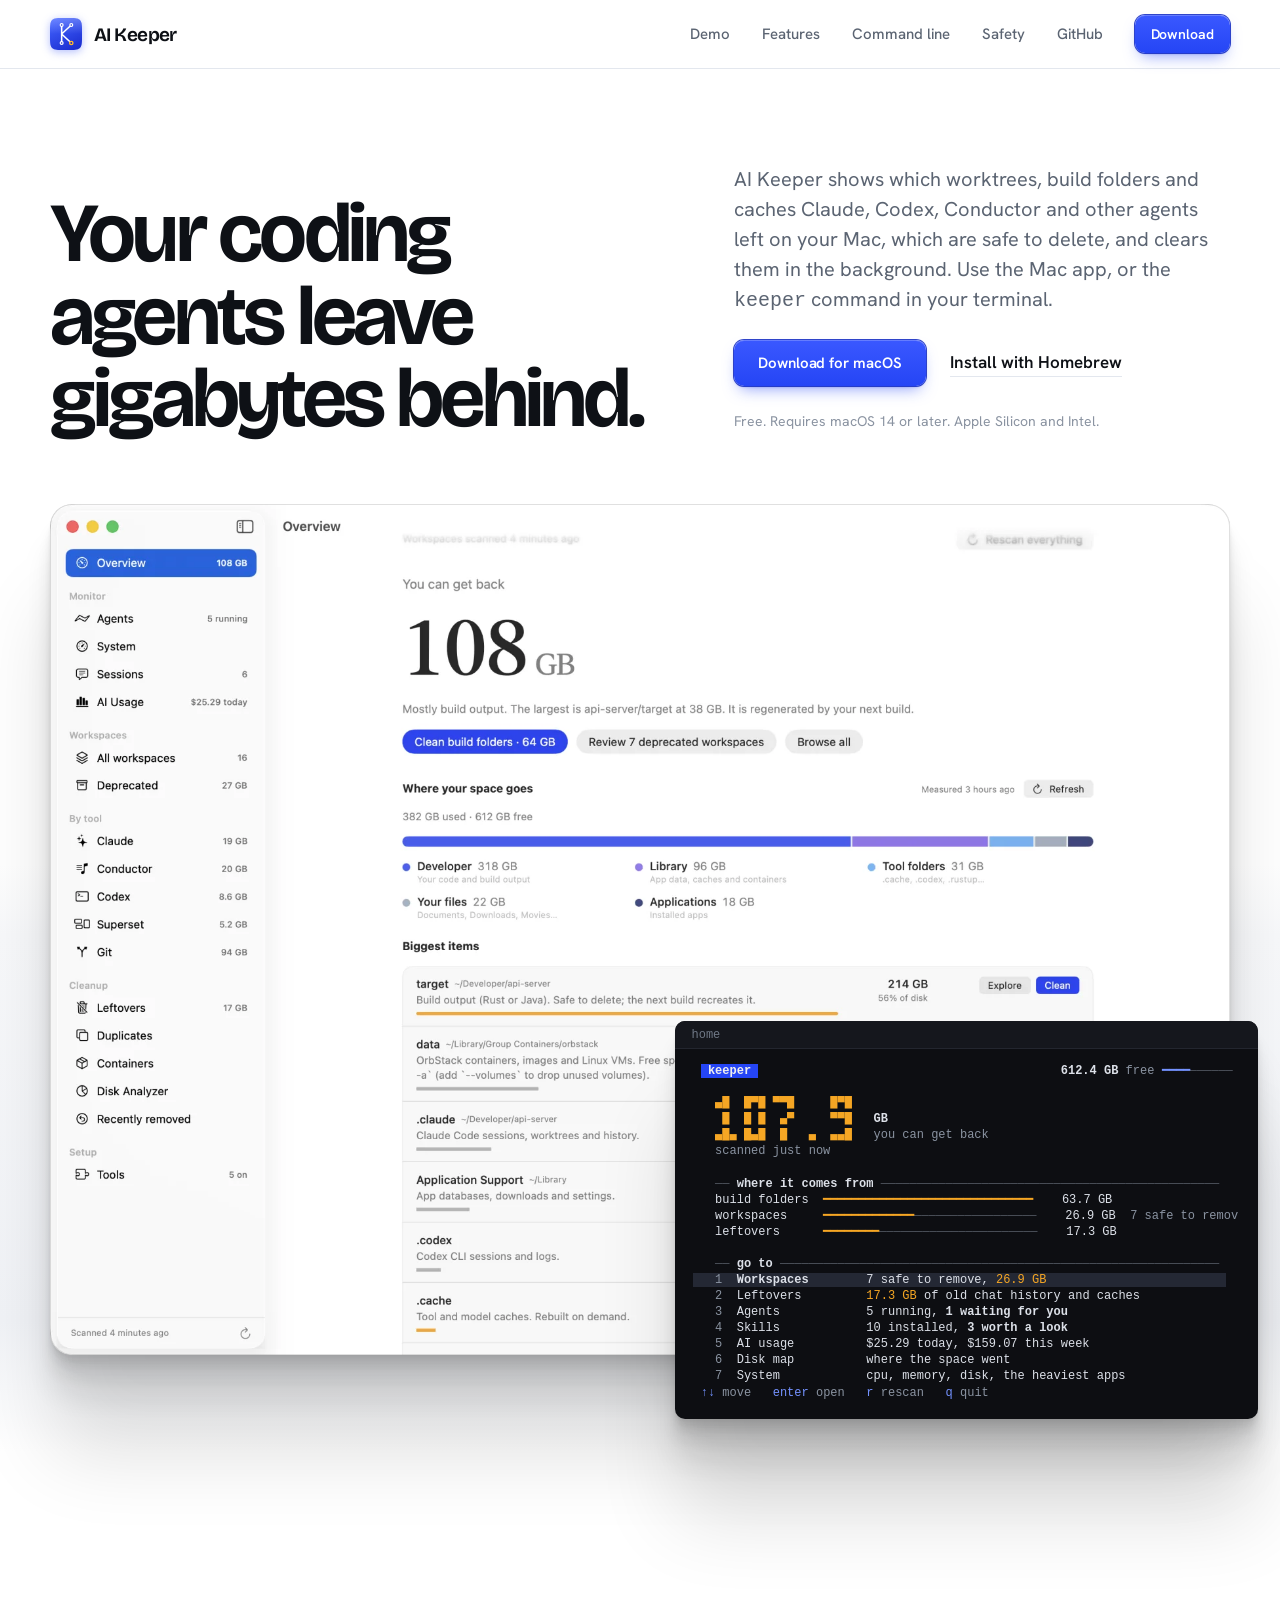
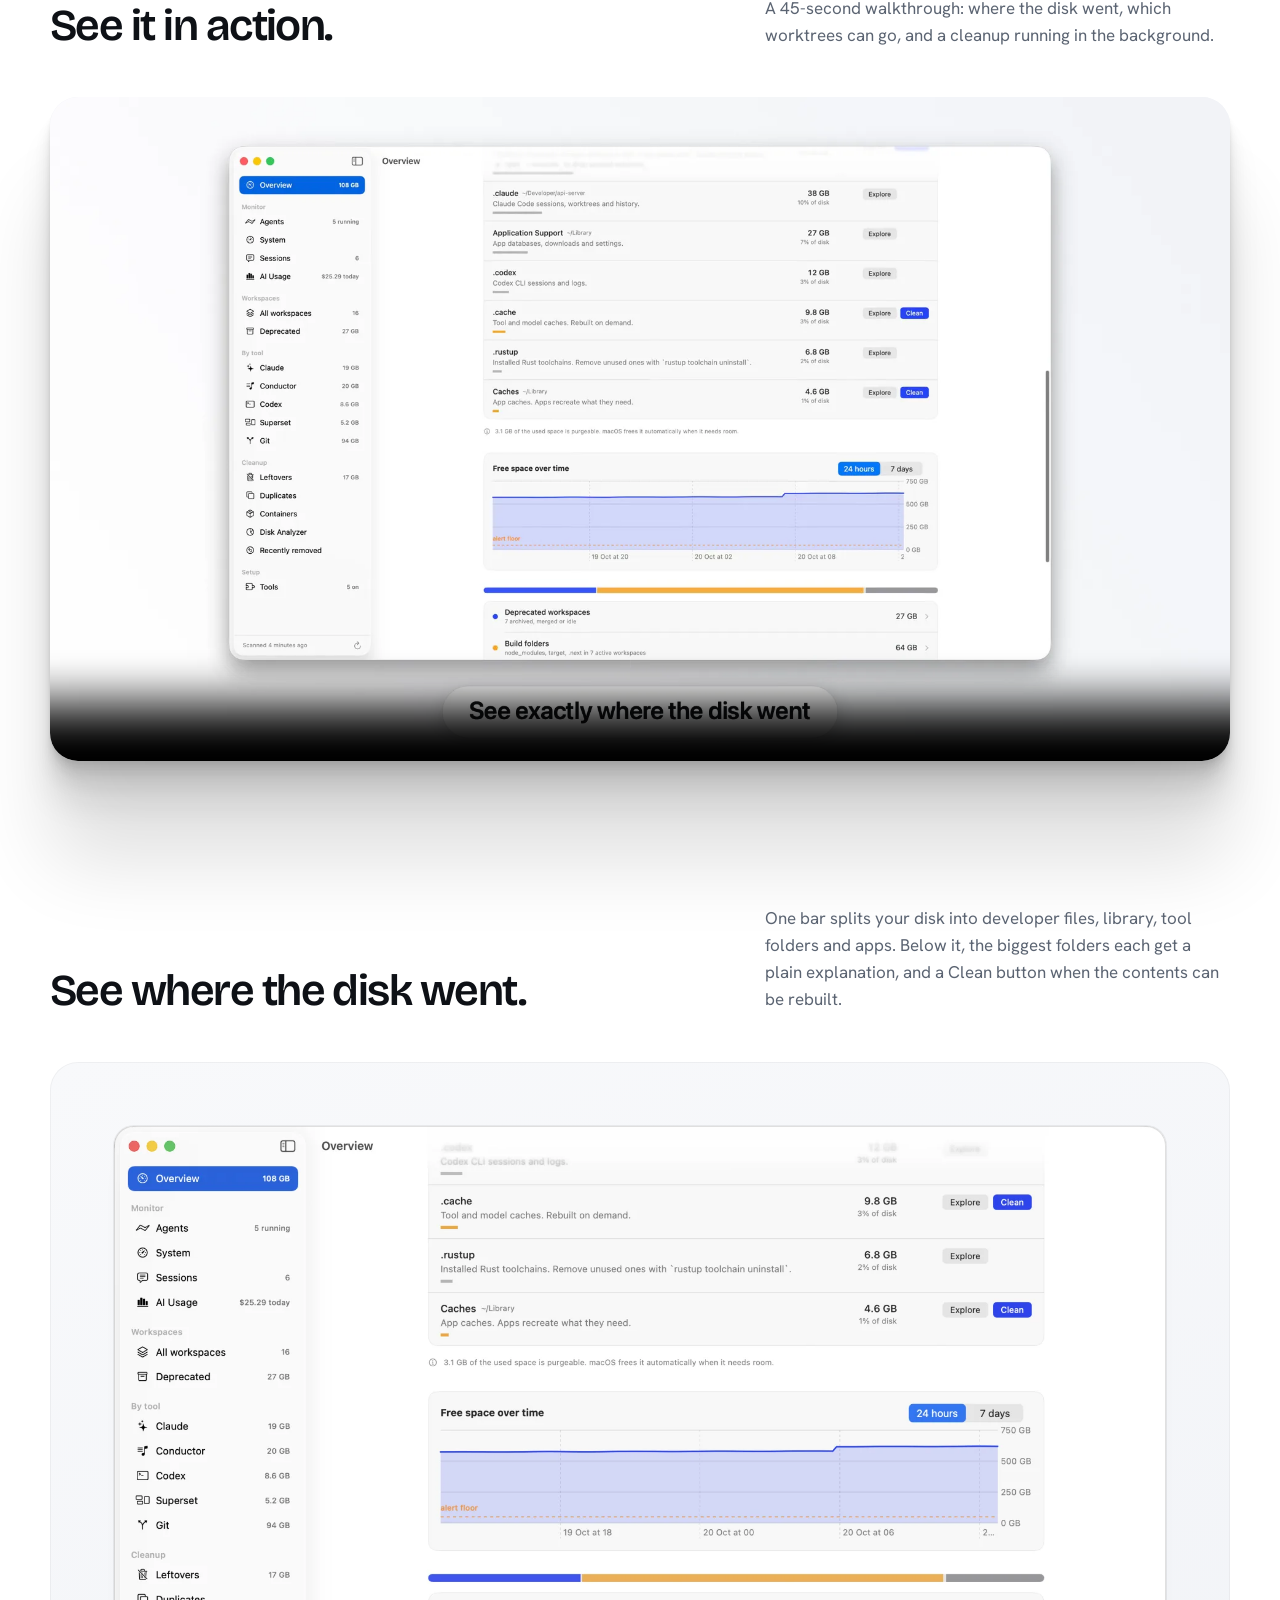
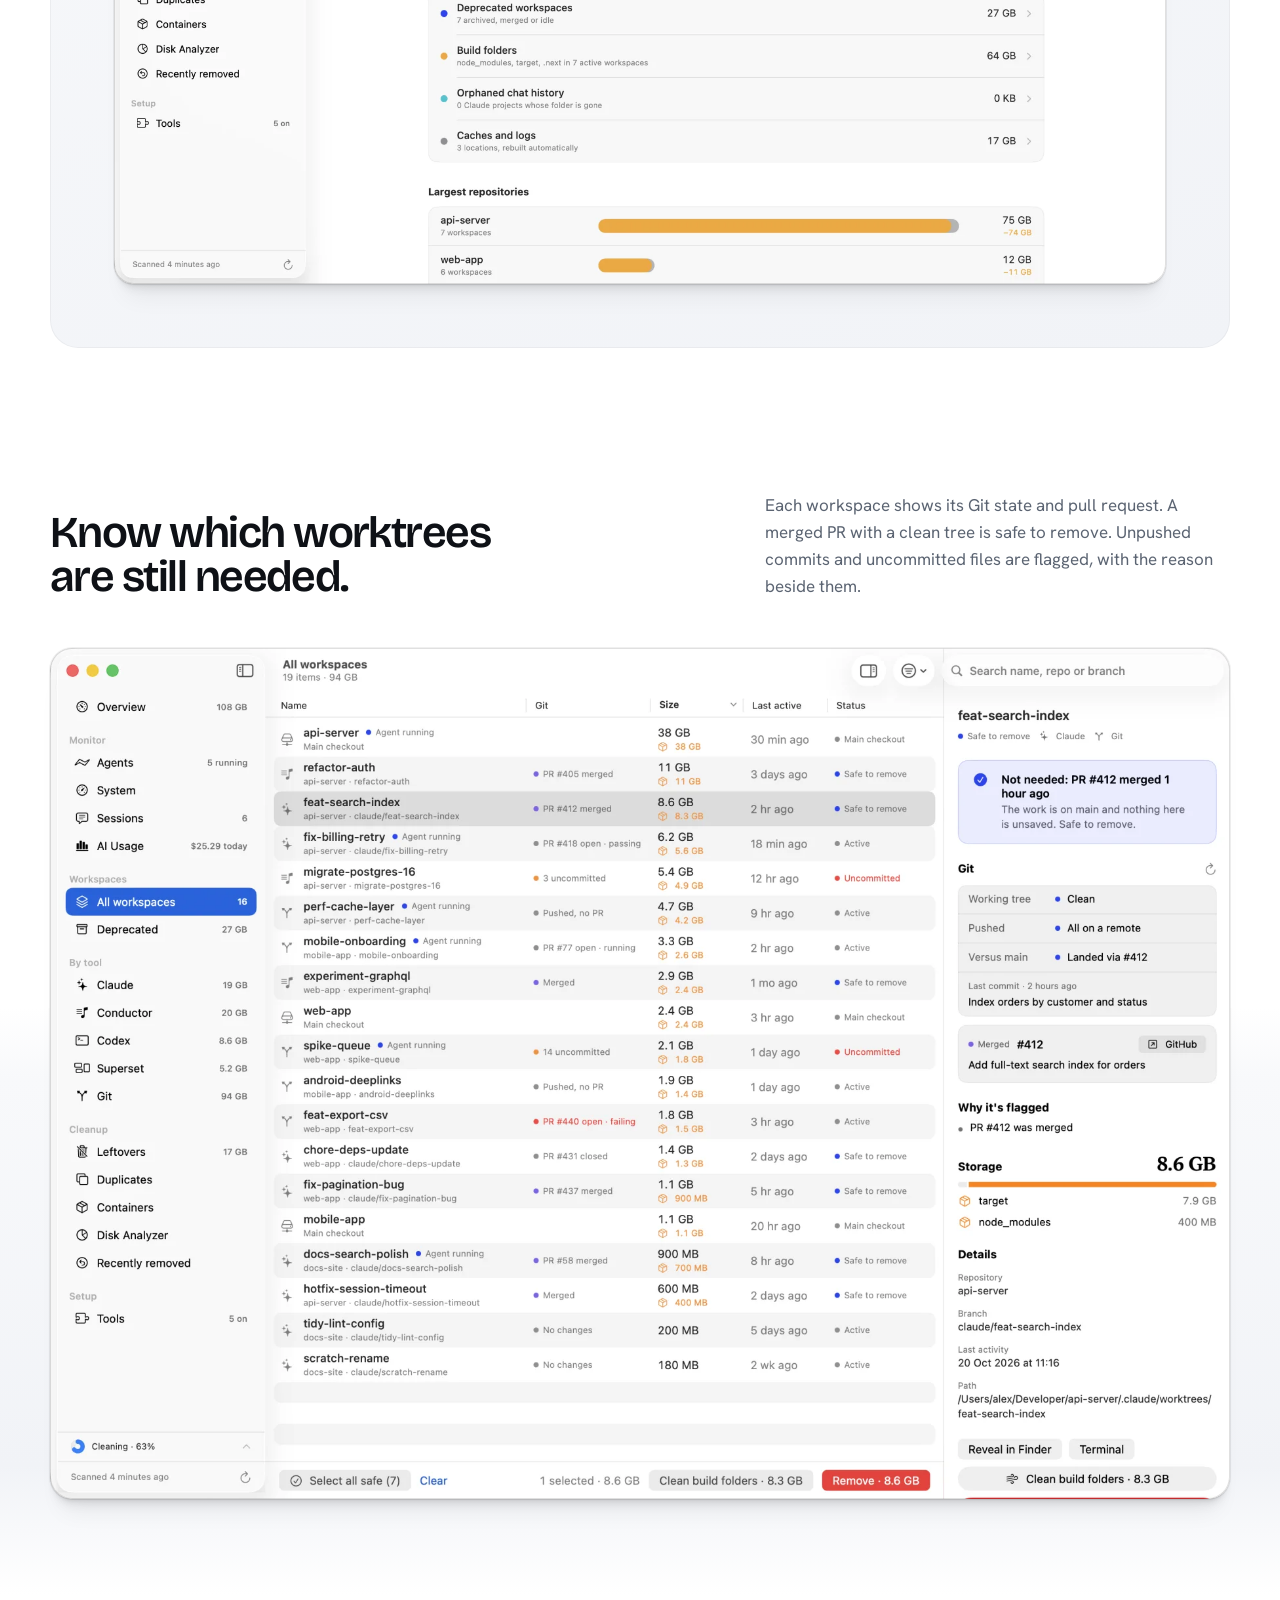
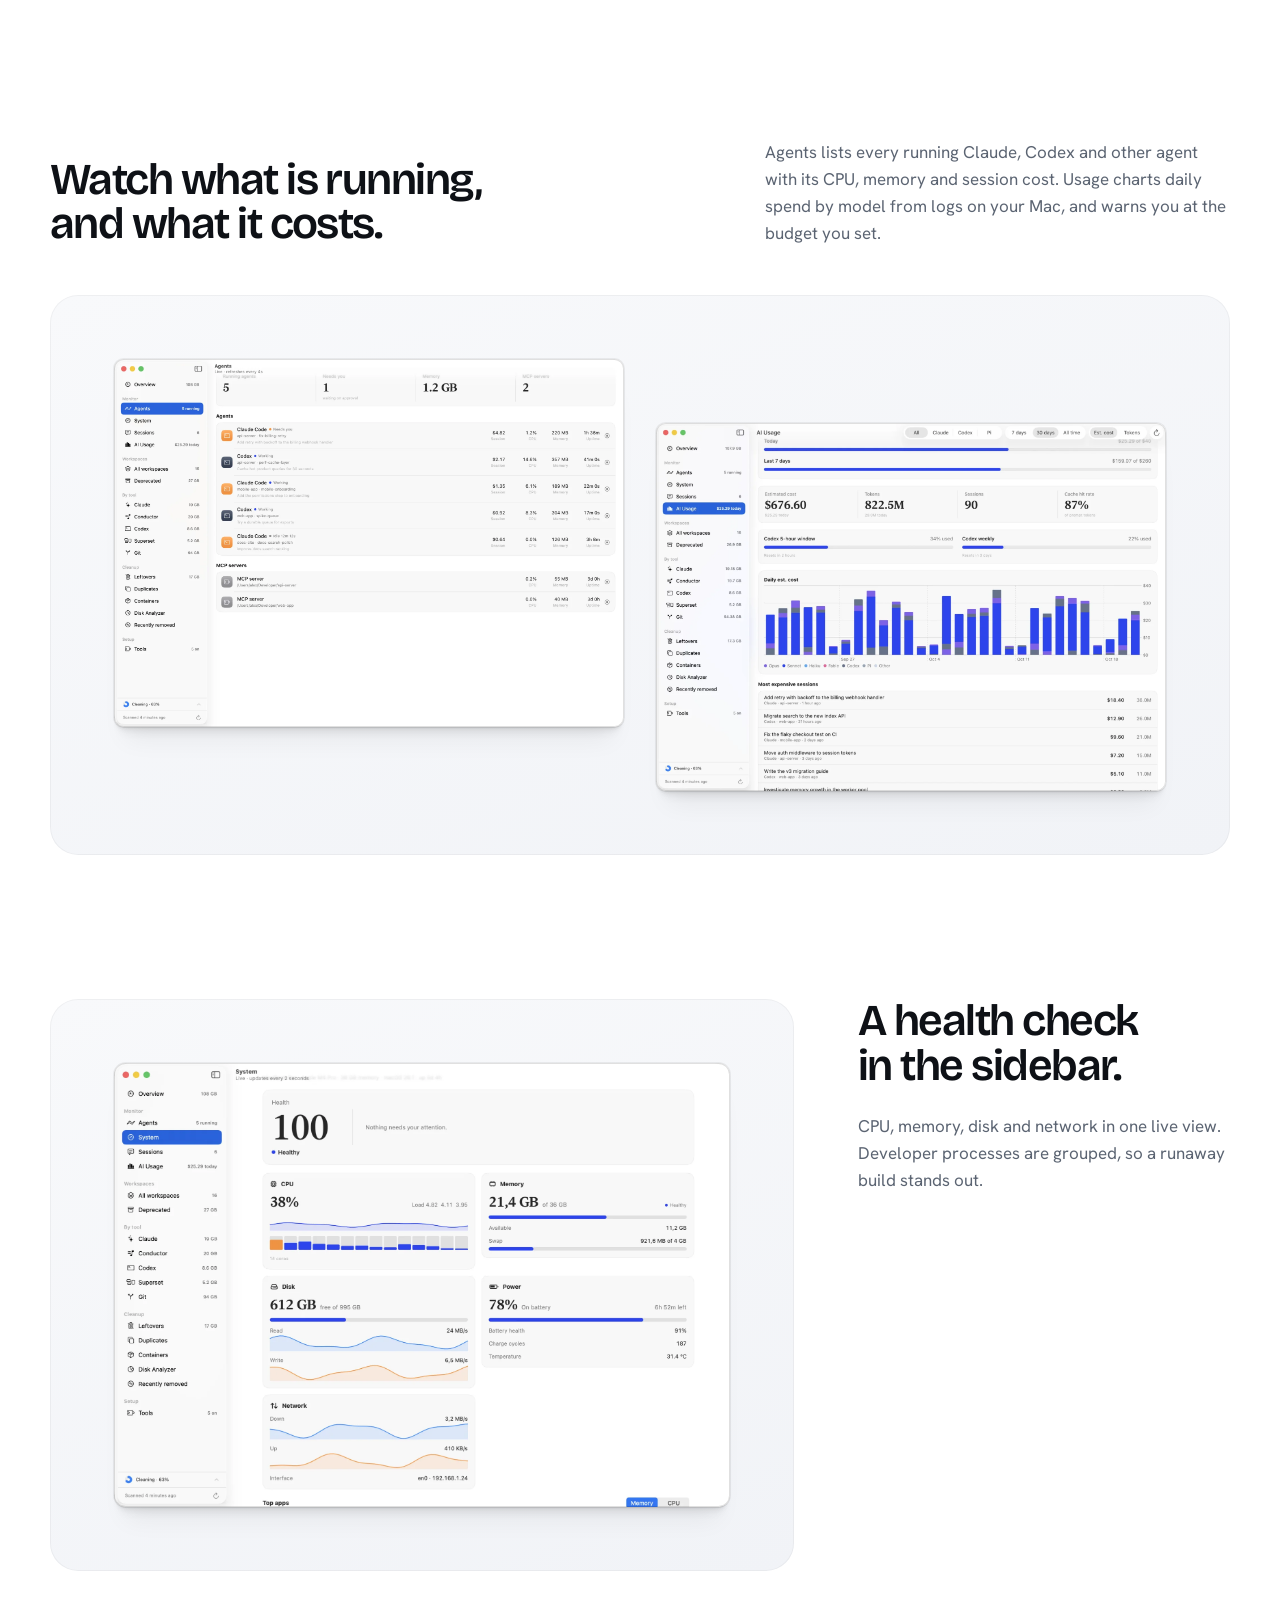
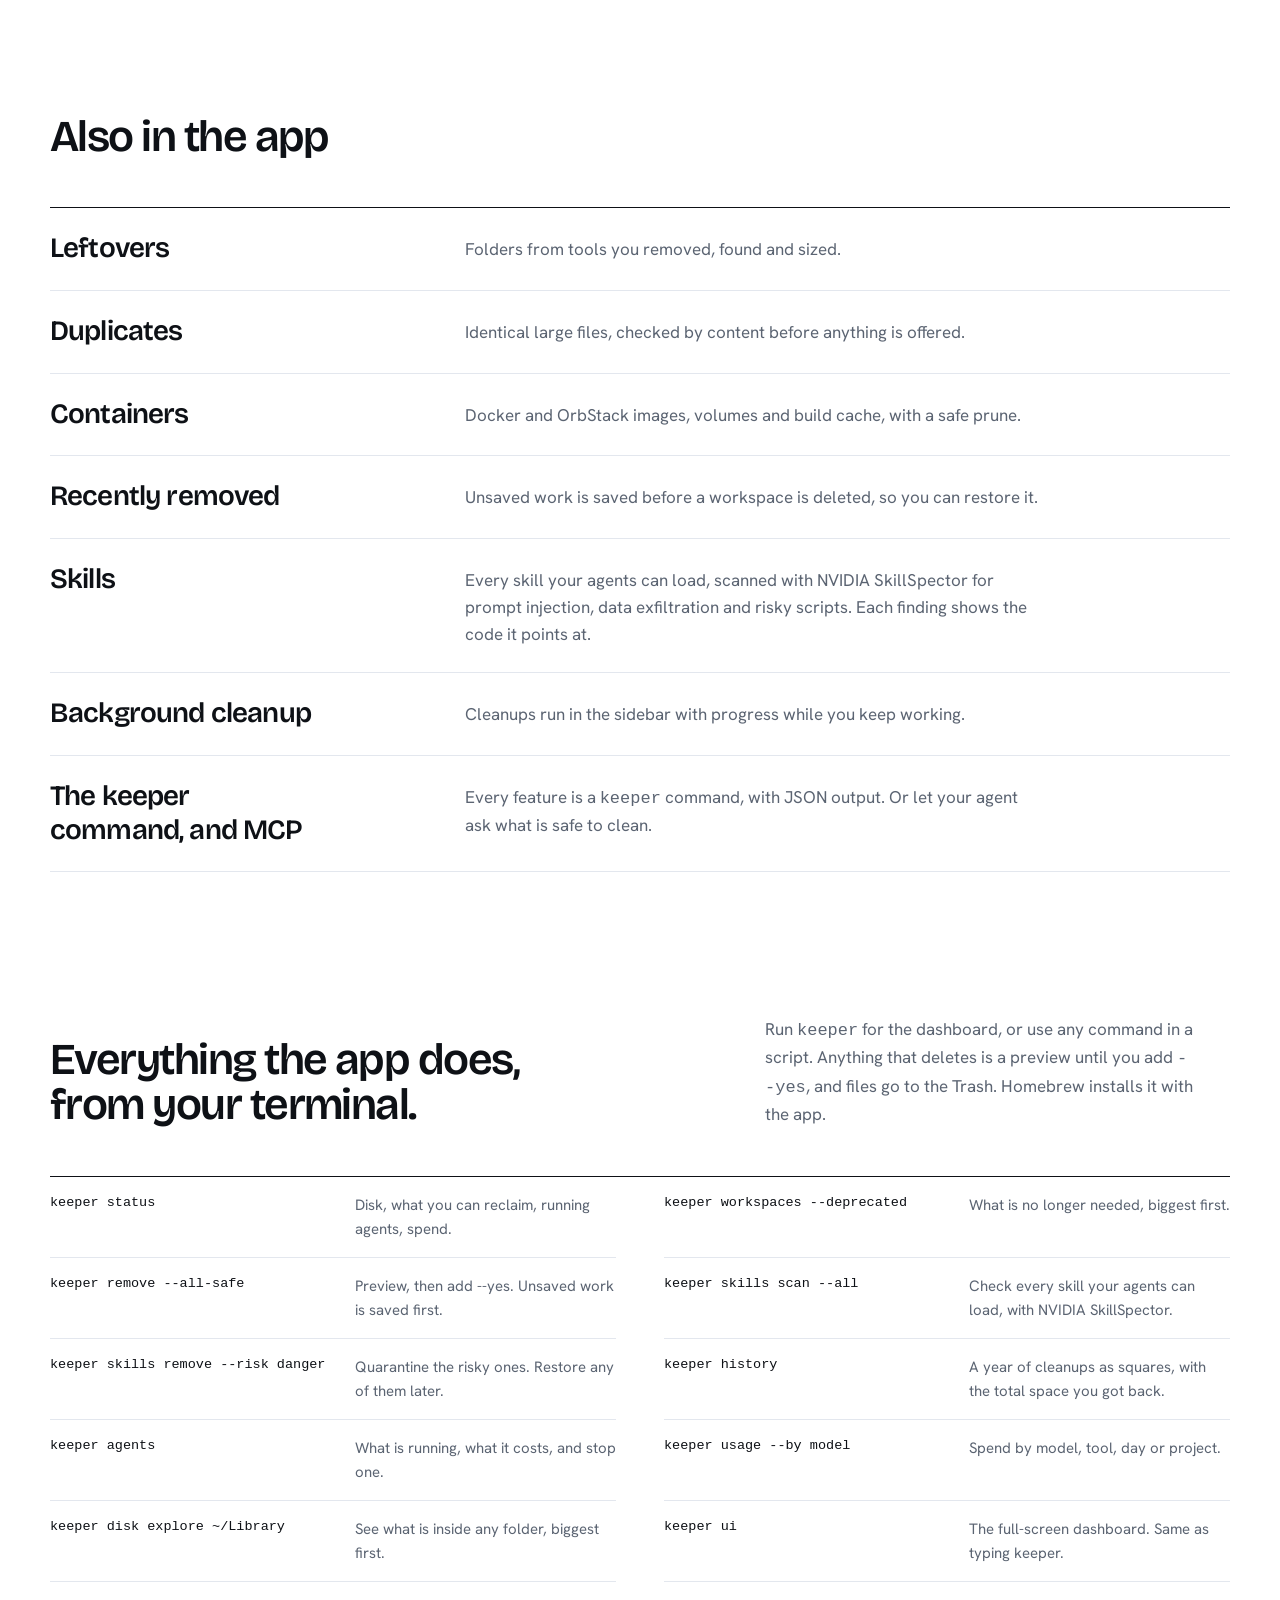
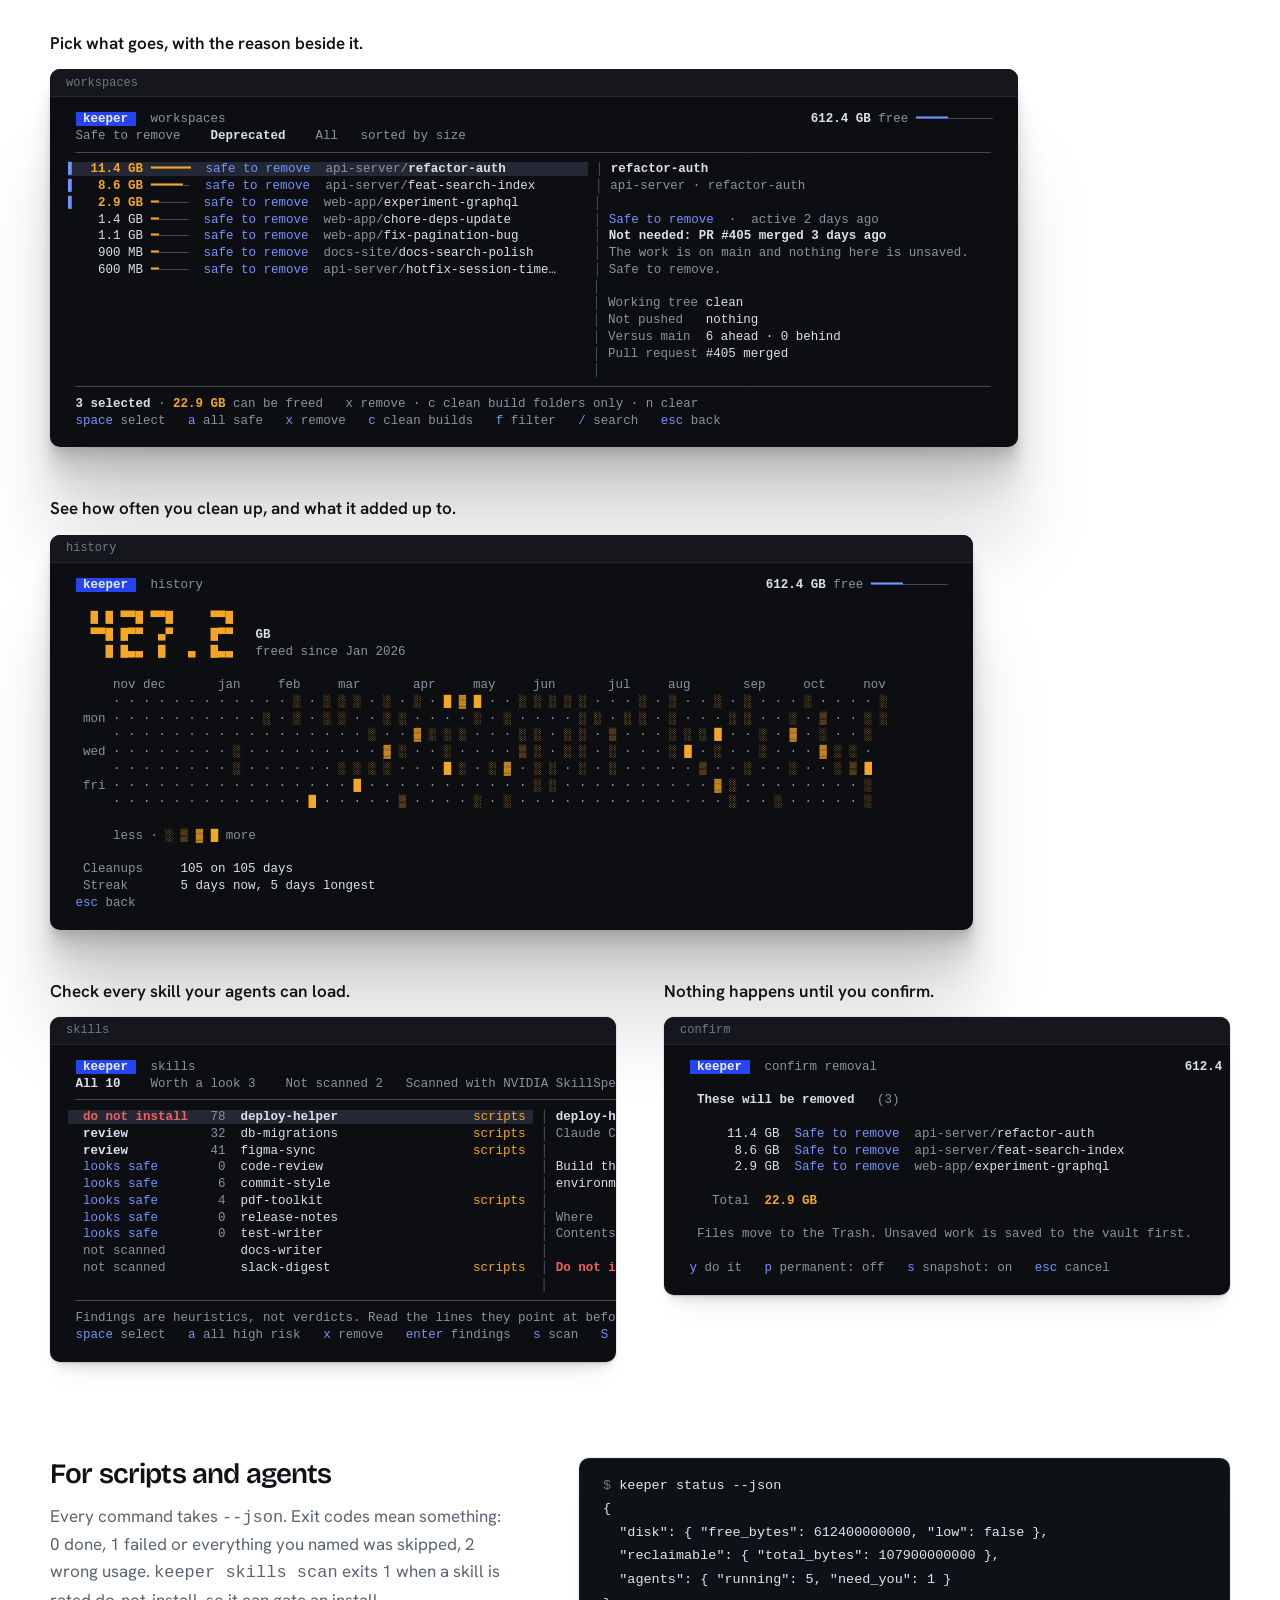
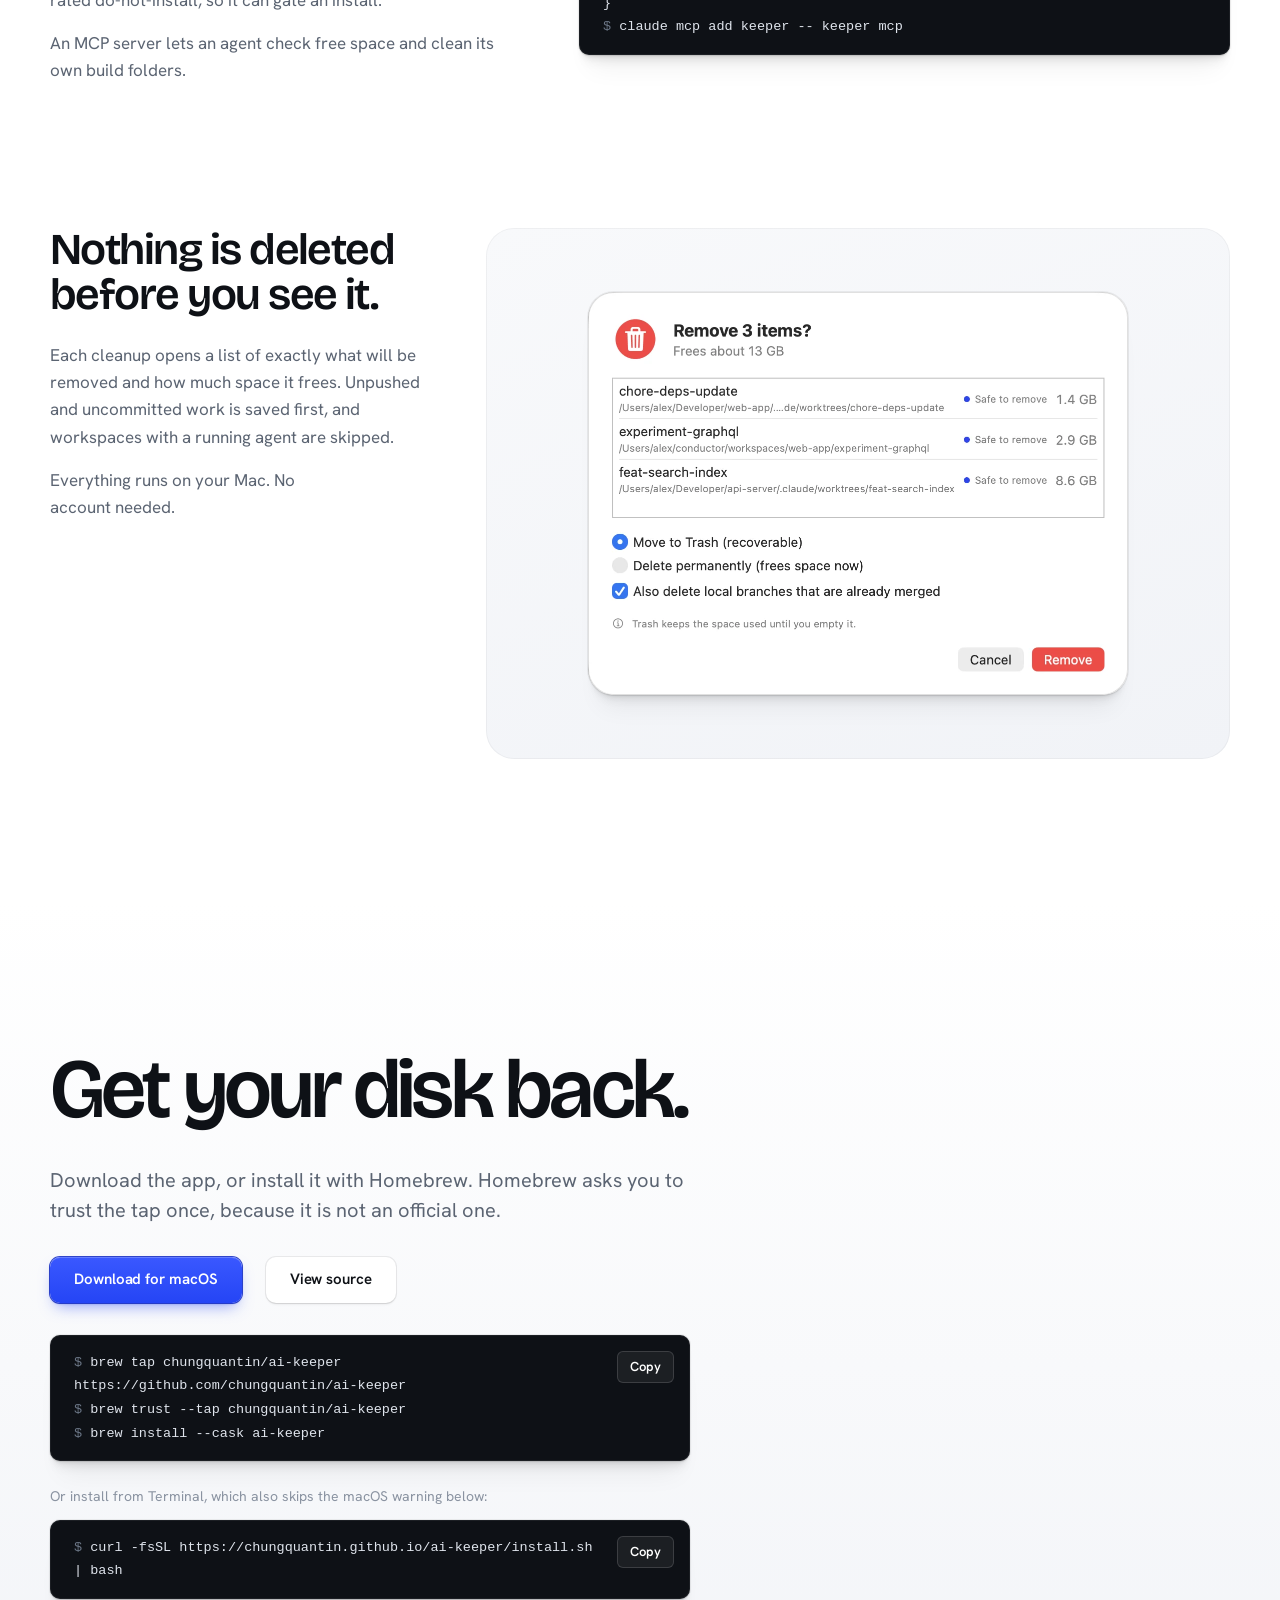
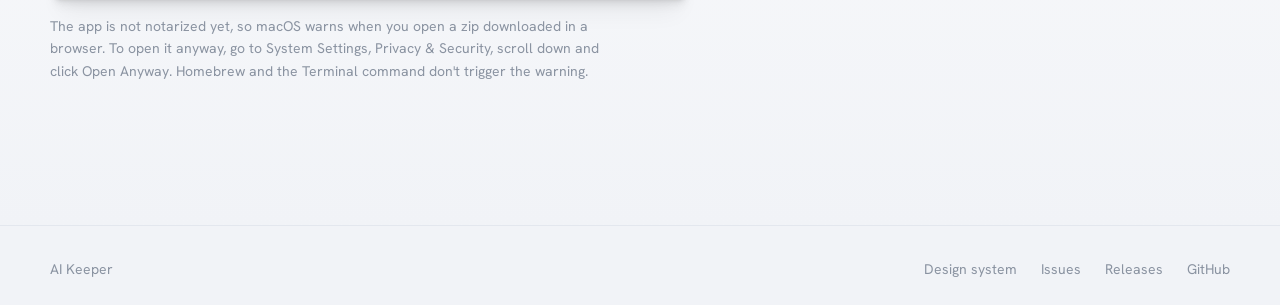
==== commit a74799f0: "feat(site): show the cleanup history chart in the command-line section Co-Authored-By: Claude Sonnet" ====
--- a/site/index.html
+++ b/site/index.html
@@ -123,7 +123,7 @@
    <span style="color:rgb(138,147,161)">2</span>  Leftovers         <span style="color:rgb(245,166,36)">17.3 GB</span> of old chat history and caches
    <span style="color:rgb(138,147,161)">3</span>  Agents            5 running, <span style="font-weight:700">1 waiting for you</span>
    <span style="color:rgb(138,147,161)">4</span>  Skills            10 installed, <span style="font-weight:700">3 worth a look</span>
-   <span style="color:rgb(138,147,161)">5</span>  AI usage          $6.32 today, $168.24 this week
+   <span style="color:rgb(138,147,161)">5</span>  AI usage          $25.29 today, $159.07 this week
    <span style="color:rgb(138,147,161)">6</span>  Disk map          where the space went
    <span style="color:rgb(138,147,161)">7</span>  System            cpu, memory, disk, the heaviest apps
  <span style="color:rgb(116,146,255)">↑↓</span><span style="color:rgb(138,147,161)"> move</span>   <span style="color:rgb(116,146,255)">enter</span><span style="color:rgb(138,147,161)"> open</span>   <span style="color:rgb(116,146,255)">r</span><span style="color:rgb(138,147,161)"> rescan</span>   <span style="color:rgb(116,146,255)">q</span><span style="color:rgb(138,147,161)"> quit</span></pre></div>
@@ -221,9 +221,11 @@
       <div><dt>keeper remove --all-safe</dt><dd>Preview, then add --yes. Unsaved work is saved first.</dd></div>
       <div><dt>keeper skills scan --all</dt><dd>Check every skill your agents can load, with NVIDIA SkillSpector.</dd></div>
       <div><dt>keeper skills remove --risk danger</dt><dd>Quarantine the risky ones. Restore any of them later.</dd></div>
+      <div><dt>keeper history</dt><dd>A year of cleanups as squares, with the total space you got back.</dd></div>
       <div><dt>keeper agents</dt><dd>What is running, what it costs, and stop one.</dd></div>
       <div><dt>keeper usage --by model</dt><dd>Spend by model, tool, day or project.</dd></div>
       <div><dt>keeper disk explore ~/Library</dt><dd>See what is inside any folder, biggest first.</dd></div>
+      <div><dt>keeper ui</dt><dd>The full-screen dashboard. Same as typing keeper.</dd></div>
     </dl>
     <!-- terminal:start -->
 <figure class="term-fig"><figcaption>Pick what goes, with the reason beside it.</figcaption><div class="term term-lg" role="img" aria-label="The keeper workspace picker. Three safe workspaces are selected, and a preview explains why the highlighted one can go."><div class="term-bar"><span>workspaces</span></div><pre aria-hidden="true"> <span style="color:rgb(238,238,238);background:rgb(37,69,245);font-weight:700"> keeper </span><span style="color:rgb(138,147,161)">  workspaces</span>                                                                              <span style="font-weight:700">612.4 GB</span><span style="color:rgb(138,147,161)"> free </span><span style="color:rgb(116,146,255)">━━━━</span><span style="color:rgb(138,147,161);opacity:.55">──────</span> 
@@ -245,6 +247,26 @@
  <span style="color:rgb(138,147,161);opacity:.55">──────────────────────────────────────────────────────────────────────────────────────────────────────────────────────────</span>
  <span style="font-weight:700">3 selected</span><span style="color:rgb(138,147,161)"> · </span><span style="color:rgb(245,166,36);font-weight:700">22.9 GB</span><span style="color:rgb(138,147,161)"> can be freed   x remove · c clean build folders only · n clear</span>
  <span style="color:rgb(116,146,255)">space</span><span style="color:rgb(138,147,161)"> select</span>   <span style="color:rgb(116,146,255)">a</span><span style="color:rgb(138,147,161)"> all safe</span>   <span style="color:rgb(116,146,255)">x</span><span style="color:rgb(138,147,161)"> remove</span>   <span style="color:rgb(116,146,255)">c</span><span style="color:rgb(138,147,161)"> clean builds</span>   <span style="color:rgb(116,146,255)">f</span><span style="color:rgb(138,147,161)"> filter</span>   <span style="color:rgb(116,146,255)">/</span><span style="color:rgb(138,147,161)"> search</span>   <span style="color:rgb(116,146,255)">esc</span><span style="color:rgb(138,147,161)"> back</span></pre></div></figure>
+<figure class="term-fig"><figcaption>See how often you clean up, and what it added up to.</figcaption><div class="term term-lg" role="img" aria-label="The keeper history screen: 427 GB freed since January, drawn as a year of squares, one per day, darker for more space freed."><div class="term-bar"><span>history</span></div><pre aria-hidden="true"> <span style="color:rgb(238,238,238);background:rgb(37,69,245);font-weight:700"> keeper </span><span style="color:rgb(138,147,161)">  history</span>                                                                           <span style="font-weight:700">612.4 GB</span><span style="color:rgb(138,147,161)"> free </span><span style="color:rgb(116,146,255)">━━━━</span><span style="color:rgb(138,147,161);opacity:.55">──────</span> 
+
+   <span style="color:rgb(245,166,36)">█ █ ▀▀█ ▀▀█     ▀▀█ </span>
+   <span style="color:rgb(245,166,36)">▀▀█ █▀▀  ▄▀     █▀▀ </span>  <span style="font-weight:700">GB</span>
+   <span style="color:rgb(245,166,36)">  █ █▄▄  █   ▄  █▄▄ </span>  <span style="color:rgb(138,147,161)">freed since Jan 2026</span>
+
+      <span style="color:rgb(138,147,161)">nov dec       jan     feb     mar       apr     may     jun       jul     aug       sep     oct     nov </span>
+  <span style="color:rgb(138,147,161)">    </span><span style="color:rgb(138,147,161)">·</span> <span style="color:rgb(138,147,161)">·</span> <span style="color:rgb(138,147,161)">·</span> <span style="color:rgb(138,147,161)">·</span> <span style="color:rgb(138,147,161)">·</span> <span style="color:rgb(138,147,161)">·</span> <span style="color:rgb(138,147,161)">·</span> <span style="color:rgb(138,147,161)">·</span> <span style="color:rgb(138,147,161)">·</span> <span style="color:rgb(138,147,161)">·</span> <span style="color:rgb(138,147,161)">·</span> <span style="color:rgb(138,147,161)">·</span> <span style="color:rgb(245,166,36)">░</span> <span style="color:rgb(138,147,161)">·</span> <span style="color:rgb(245,166,36)">░</span> <span style="color:rgb(245,166,36)">░</span> <span style="color:rgb(245,166,36)">░</span> <span style="color:rgb(138,147,161)">·</span> <span style="color:rgb(245,166,36)">░</span> <span style="color:rgb(138,147,161)">·</span> <span style="color:rgb(245,166,36)">░</span> <span style="color:rgb(138,147,161)">·</span> <span style="color:rgb(245,166,36);font-weight:700">█</span> <span style="color:rgb(245,166,36)">▓</span> <span style="color:rgb(245,166,36);font-weight:700">█</span> <span style="color:rgb(138,147,161)">·</span> <span style="color:rgb(138,147,161)">·</span> <span style="color:rgb(245,166,36)">░</span> <span style="color:rgb(245,166,36)">░</span> <span style="color:rgb(245,166,36)">░</span> <span style="color:rgb(245,166,36)">░</span> <span style="color:rgb(245,166,36)">░</span> <span style="color:rgb(138,147,161)">·</span> <span style="color:rgb(138,147,161)">·</span> <span style="color:rgb(138,147,161)">·</span> <span style="color:rgb(245,166,36)">░</span> <span style="color:rgb(138,147,161)">·</span> <span style="color:rgb(245,166,36)">░</span> <span style="color:rgb(138,147,161)">·</span> <span style="color:rgb(138,147,161)">·</span> <span style="color:rgb(245,166,36)">░</span> <span style="color:rgb(138,147,161)">·</span> <span style="color:rgb(245,166,36)">░</span> <span style="color:rgb(138,147,161)">·</span> <span style="color:rgb(138,147,161)">·</span> <span style="color:rgb(138,147,161)">·</span> <span style="color:rgb(245,166,36)">░</span> <span style="color:rgb(138,147,161)">·</span> <span style="color:rgb(138,147,161)">·</span> <span style="color:rgb(138,147,161)">·</span> <span style="color:rgb(138,147,161)">·</span> <span style="color:rgb(245,166,36)">░</span> 
+  <span style="color:rgb(138,147,161)">mon </span><span style="color:rgb(138,147,161)">·</span> <span style="color:rgb(138,147,161)">·</span> <span style="color:rgb(138,147,161)">·</span> <span style="color:rgb(138,147,161)">·</span> <span style="color:rgb(138,147,161)">·</span> <span style="color:rgb(138,147,161)">·</span> <span style="color:rgb(138,147,161)">·</span> <span style="color:rgb(138,147,161)">·</span> <span style="color:rgb(138,147,161)">·</span> <span style="color:rgb(138,147,161)">·</span> <span style="color:rgb(245,166,36)">░</span> <span style="color:rgb(138,147,161)">·</span> <span style="color:rgb(245,166,36)">░</span> <span style="color:rgb(138,147,161)">·</span> <span style="color:rgb(245,166,36)">░</span> <span style="color:rgb(245,166,36)">░</span> <span style="color:rgb(138,147,161)">·</span> <span style="color:rgb(138,147,161)">·</span> <span style="color:rgb(245,166,36)">░</span> <span style="color:rgb(245,166,36)">░</span> <span style="color:rgb(138,147,161)">·</span> <span style="color:rgb(138,147,161)">·</span> <span style="color:rgb(138,147,161)">·</span> <span style="color:rgb(138,147,161)">·</span> <span style="color:rgb(245,166,36)">░</span> <span style="color:rgb(138,147,161)">·</span> <span style="color:rgb(245,166,36)">░</span> <span style="color:rgb(138,147,161)">·</span> <span style="color:rgb(138,147,161)">·</span> <span style="color:rgb(138,147,161)">·</span> <span style="color:rgb(138,147,161)">·</span> <span style="color:rgb(245,166,36)">░</span> <span style="color:rgb(245,166,36)">░</span> <span style="color:rgb(138,147,161)">·</span> <span style="color:rgb(245,166,36)">░</span> <span style="color:rgb(245,166,36)">░</span> <span style="color:rgb(138,147,161)">·</span> <span style="color:rgb(245,166,36)">░</span> <span style="color:rgb(138,147,161)">·</span> <span style="color:rgb(138,147,161)">·</span> <span style="color:rgb(138,147,161)">·</span> <span style="color:rgb(245,166,36)">░</span> <span style="color:rgb(245,166,36)">░</span> <span style="color:rgb(138,147,161)">·</span> <span style="color:rgb(138,147,161)">·</span> <span style="color:rgb(245,166,36)">░</span> <span style="color:rgb(138,147,161)">·</span> <span style="color:rgb(245,166,36)">▒</span> <span style="color:rgb(138,147,161)">·</span> <span style="color:rgb(138,147,161)">·</span> <span style="color:rgb(245,166,36)">░</span> <span style="color:rgb(245,166,36)">░</span> 
+  <span style="color:rgb(138,147,161)">    </span><span style="color:rgb(138,147,161)">·</span> <span style="color:rgb(138,147,161)">·</span> <span style="color:rgb(138,147,161)">·</span> <span style="color:rgb(138,147,161)">·</span> <span style="color:rgb(138,147,161)">·</span> <span style="color:rgb(138,147,161)">·</span> <span style="color:rgb(138,147,161)">·</span> <span style="color:rgb(138,147,161)">·</span> <span style="color:rgb(138,147,161)">·</span> <span style="color:rgb(138,147,161)">·</span> <span style="color:rgb(138,147,161)">·</span> <span style="color:rgb(138,147,161)">·</span> <span style="color:rgb(138,147,161)">·</span> <span style="color:rgb(138,147,161)">·</span> <span style="color:rgb(138,147,161)">·</span> <span style="color:rgb(138,147,161)">·</span> <span style="color:rgb(138,147,161)">·</span> <span style="color:rgb(245,166,36)">░</span> <span style="color:rgb(138,147,161)">·</span> <span style="color:rgb(138,147,161)">·</span> <span style="color:rgb(245,166,36)">▓</span> <span style="color:rgb(245,166,36)">░</span> <span style="color:rgb(245,166,36)">░</span> <span style="color:rgb(245,166,36)">░</span> <span style="color:rgb(138,147,161)">·</span> <span style="color:rgb(138,147,161)">·</span> <span style="color:rgb(138,147,161)">·</span> <span style="color:rgb(245,166,36)">░</span> <span style="color:rgb(245,166,36)">░</span> <span style="color:rgb(138,147,161)">·</span> <span style="color:rgb(245,166,36)">░</span> <span style="color:rgb(245,166,36)">░</span> <span style="color:rgb(138,147,161)">·</span> <span style="color:rgb(245,166,36)">▒</span> <span style="color:rgb(138,147,161)">·</span> <span style="color:rgb(138,147,161)">·</span> <span style="color:rgb(138,147,161)">·</span> <span style="color:rgb(245,166,36)">░</span> <span style="color:rgb(245,166,36)">░</span> <span style="color:rgb(245,166,36)">░</span> <span style="color:rgb(245,166,36);font-weight:700">█</span> <span style="color:rgb(138,147,161)">·</span> <span style="color:rgb(138,147,161)">·</span> <span style="color:rgb(245,166,36)">░</span> <span style="color:rgb(138,147,161)">·</span> <span style="color:rgb(245,166,36)">▓</span> <span style="color:rgb(138,147,161)">·</span> <span style="color:rgb(245,166,36)">░</span> <span style="color:rgb(138,147,161)">·</span> <span style="color:rgb(138,147,161)">·</span> <span style="color:rgb(245,166,36)">░</span>   
+  <span style="color:rgb(138,147,161)">wed </span><span style="color:rgb(138,147,161)">·</span> <span style="color:rgb(138,147,161)">·</span> <span style="color:rgb(138,147,161)">·</span> <span style="color:rgb(138,147,161)">·</span> <span style="color:rgb(138,147,161)">·</span> <span style="color:rgb(138,147,161)">·</span> <span style="color:rgb(138,147,161)">·</span> <span style="color:rgb(138,147,161)">·</span> <span style="color:rgb(245,166,36)">░</span> <span style="color:rgb(138,147,161)">·</span> <span style="color:rgb(138,147,161)">·</span> <span style="color:rgb(138,147,161)">·</span> <span style="color:rgb(138,147,161)">·</span> <span style="color:rgb(138,147,161)">·</span> <span style="color:rgb(138,147,161)">·</span> <span style="color:rgb(138,147,161)">·</span> <span style="color:rgb(138,147,161)">·</span> <span style="color:rgb(138,147,161)">·</span> <span style="color:rgb(245,166,36)">▓</span> <span style="color:rgb(245,166,36)">░</span> <span style="color:rgb(138,147,161)">·</span> <span style="color:rgb(138,147,161)">·</span> <span style="color:rgb(245,166,36)">░</span> <span style="color:rgb(138,147,161)">·</span> <span style="color:rgb(138,147,161)">·</span> <span style="color:rgb(138,147,161)">·</span> <span style="color:rgb(138,147,161)">·</span> <span style="color:rgb(245,166,36)">▒</span> <span style="color:rgb(245,166,36)">░</span> <span style="color:rgb(138,147,161)">·</span> <span style="color:rgb(245,166,36)">░</span> <span style="color:rgb(245,166,36)">░</span> <span style="color:rgb(138,147,161)">·</span> <span style="color:rgb(245,166,36)">░</span> <span style="color:rgb(138,147,161)">·</span> <span style="color:rgb(138,147,161)">·</span> <span style="color:rgb(138,147,161)">·</span> <span style="color:rgb(245,166,36)">░</span> <span style="color:rgb(245,166,36);font-weight:700">█</span> <span style="color:rgb(138,147,161)">·</span> <span style="color:rgb(245,166,36)">░</span> <span style="color:rgb(138,147,161)">·</span> <span style="color:rgb(138,147,161)">·</span> <span style="color:rgb(245,166,36)">░</span> <span style="color:rgb(138,147,161)">·</span> <span style="color:rgb(138,147,161)">·</span> <span style="color:rgb(138,147,161)">·</span> <span style="color:rgb(245,166,36)">▓</span> <span style="color:rgb(245,166,36)">░</span> <span style="color:rgb(245,166,36)">░</span> <span style="color:rgb(138,147,161)">·</span>   
+  <span style="color:rgb(138,147,161)">    </span><span style="color:rgb(138,147,161)">·</span> <span style="color:rgb(138,147,161)">·</span> <span style="color:rgb(138,147,161)">·</span> <span style="color:rgb(138,147,161)">·</span> <span style="color:rgb(138,147,161)">·</span> <span style="color:rgb(138,147,161)">·</span> <span style="color:rgb(138,147,161)">·</span> <span style="color:rgb(138,147,161)">·</span> <span style="color:rgb(245,166,36)">░</span> <span style="color:rgb(138,147,161)">·</span> <span style="color:rgb(138,147,161)">·</span> <span style="color:rgb(138,147,161)">·</span> <span style="color:rgb(138,147,161)">·</span> <span style="color:rgb(138,147,161)">·</span> <span style="color:rgb(138,147,161)">·</span> <span style="color:rgb(245,166,36)">░</span> <span style="color:rgb(245,166,36)">░</span> <span style="color:rgb(245,166,36)">░</span> <span style="color:rgb(245,166,36)">░</span> <span style="color:rgb(138,147,161)">·</span> <span style="color:rgb(138,147,161)">·</span> <span style="color:rgb(138,147,161)">·</span> <span style="color:rgb(245,166,36);font-weight:700">█</span> <span style="color:rgb(245,166,36)">░</span> <span style="color:rgb(138,147,161)">·</span> <span style="color:rgb(245,166,36)">░</span> <span style="color:rgb(245,166,36)">▓</span> <span style="color:rgb(138,147,161)">·</span> <span style="color:rgb(245,166,36)">░</span> <span style="color:rgb(245,166,36)">░</span> <span style="color:rgb(138,147,161)">·</span> <span style="color:rgb(245,166,36)">░</span> <span style="color:rgb(138,147,161)">·</span> <span style="color:rgb(245,166,36)">░</span> <span style="color:rgb(138,147,161)">·</span> <span style="color:rgb(138,147,161)">·</span> <span style="color:rgb(138,147,161)">·</span> <span style="color:rgb(138,147,161)">·</span> <span style="color:rgb(138,147,161)">·</span> <span style="color:rgb(245,166,36)">▒</span> <span style="color:rgb(138,147,161)">·</span> <span style="color:rgb(138,147,161)">·</span> <span style="color:rgb(245,166,36)">░</span> <span style="color:rgb(138,147,161)">·</span> <span style="color:rgb(138,147,161)">·</span> <span style="color:rgb(245,166,36)">░</span> <span style="color:rgb(138,147,161)">·</span> <span style="color:rgb(138,147,161)">·</span> <span style="color:rgb(245,166,36)">░</span> <span style="color:rgb(245,166,36)">▒</span> <span style="color:rgb(245,166,36);font-weight:700">█</span>   
+  <span style="color:rgb(138,147,161)">fri </span><span style="color:rgb(138,147,161)">·</span> <span style="color:rgb(138,147,161)">·</span> <span style="color:rgb(138,147,161)">·</span> <span style="color:rgb(138,147,161)">·</span> <span style="color:rgb(138,147,161)">·</span> <span style="color:rgb(138,147,161)">·</span> <span style="color:rgb(138,147,161)">·</span> <span style="color:rgb(138,147,161)">·</span> <span style="color:rgb(138,147,161)">·</span> <span style="color:rgb(138,147,161)">·</span> <span style="color:rgb(138,147,161)">·</span> <span style="color:rgb(138,147,161)">·</span> <span style="color:rgb(138,147,161)">·</span> <span style="color:rgb(138,147,161)">·</span> <span style="color:rgb(138,147,161)">·</span> <span style="color:rgb(138,147,161)">·</span> <span style="color:rgb(245,166,36);font-weight:700">█</span> <span style="color:rgb(138,147,161)">·</span> <span style="color:rgb(138,147,161)">·</span> <span style="color:rgb(138,147,161)">·</span> <span style="color:rgb(138,147,161)">·</span> <span style="color:rgb(138,147,161)">·</span> <span style="color:rgb(138,147,161)">·</span> <span style="color:rgb(138,147,161)">·</span> <span style="color:rgb(138,147,161)">·</span> <span style="color:rgb(138,147,161)">·</span> <span style="color:rgb(138,147,161)">·</span> <span style="color:rgb(138,147,161)">·</span> <span style="color:rgb(245,166,36)">░</span> <span style="color:rgb(245,166,36)">░</span> <span style="color:rgb(138,147,161)">·</span> <span style="color:rgb(138,147,161)">·</span> <span style="color:rgb(138,147,161)">·</span> <span style="color:rgb(138,147,161)">·</span> <span style="color:rgb(138,147,161)">·</span> <span style="color:rgb(138,147,161)">·</span> <span style="color:rgb(138,147,161)">·</span> <span style="color:rgb(138,147,161)">·</span> <span style="color:rgb(138,147,161)">·</span> <span style="color:rgb(138,147,161)">·</span> <span style="color:rgb(245,166,36)">▓</span> <span style="color:rgb(245,166,36)">░</span> <span style="color:rgb(138,147,161)">·</span> <span style="color:rgb(138,147,161)">·</span> <span style="color:rgb(138,147,161)">·</span> <span style="color:rgb(138,147,161)">·</span> <span style="color:rgb(138,147,161)">·</span> <span style="color:rgb(138,147,161)">·</span> <span style="color:rgb(138,147,161)">·</span> <span style="color:rgb(138,147,161)">·</span> <span style="color:rgb(245,166,36)">░</span>   
+  <span style="color:rgb(138,147,161)">    </span><span style="color:rgb(138,147,161)">·</span> <span style="color:rgb(138,147,161)">·</span> <span style="color:rgb(138,147,161)">·</span> <span style="color:rgb(138,147,161)">·</span> <span style="color:rgb(138,147,161)">·</span> <span style="color:rgb(138,147,161)">·</span> <span style="color:rgb(138,147,161)">·</span> <span style="color:rgb(138,147,161)">·</span> <span style="color:rgb(138,147,161)">·</span> <span style="color:rgb(138,147,161)">·</span> <span style="color:rgb(138,147,161)">·</span> <span style="color:rgb(138,147,161)">·</span> <span style="color:rgb(138,147,161)">·</span> <span style="color:rgb(245,166,36);font-weight:700">█</span> <span style="color:rgb(138,147,161)">·</span> <span style="color:rgb(138,147,161)">·</span> <span style="color:rgb(138,147,161)">·</span> <span style="color:rgb(138,147,161)">·</span> <span style="color:rgb(138,147,161)">·</span> <span style="color:rgb(245,166,36)">▒</span> <span style="color:rgb(138,147,161)">·</span> <span style="color:rgb(138,147,161)">·</span> <span style="color:rgb(138,147,161)">·</span> <span style="color:rgb(138,147,161)">·</span> <span style="color:rgb(245,166,36)">░</span> <span style="color:rgb(138,147,161)">·</span> <span style="color:rgb(245,166,36)">░</span> <span style="color:rgb(138,147,161)">·</span> <span style="color:rgb(138,147,161)">·</span> <span style="color:rgb(138,147,161)">·</span> <span style="color:rgb(138,147,161)">·</span> <span style="color:rgb(138,147,161)">·</span> <span style="color:rgb(138,147,161)">·</span> <span style="color:rgb(138,147,161)">·</span> <span style="color:rgb(138,147,161)">·</span> <span style="color:rgb(138,147,161)">·</span> <span style="color:rgb(138,147,161)">·</span> <span style="color:rgb(138,147,161)">·</span> <span style="color:rgb(138,147,161)">·</span> <span style="color:rgb(138,147,161)">·</span> <span style="color:rgb(138,147,161)">·</span> <span style="color:rgb(245,166,36)">░</span> <span style="color:rgb(138,147,161)">·</span> <span style="color:rgb(138,147,161)">·</span> <span style="color:rgb(245,166,36)">░</span> <span style="color:rgb(138,147,161)">·</span> <span style="color:rgb(138,147,161)">·</span> <span style="color:rgb(138,147,161)">·</span> <span style="color:rgb(138,147,161)">·</span> <span style="color:rgb(138,147,161)">·</span> <span style="color:rgb(245,166,36)">░</span>   
+
+      <span style="color:rgb(138,147,161)">less </span><span style="color:rgb(138,147,161)">·</span> <span style="color:rgb(245,166,36)">░</span> <span style="color:rgb(245,166,36)">▒</span> <span style="color:rgb(245,166,36)">▓</span> <span style="color:rgb(245,166,36);font-weight:700">█</span><span style="color:rgb(138,147,161)"> more</span>
+
+  <span style="color:rgb(138,147,161)">Cleanups     </span>105 on 105 days
+  <span style="color:rgb(138,147,161)">Streak       </span>5 days now, 5 days longest
+ <span style="color:rgb(116,146,255)">esc</span><span style="color:rgb(138,147,161)"> back</span></pre></div></figure>
 <div class="term-pair">
 <figure class="term-fig"><figcaption>Check every skill your agents can load.</figcaption><div class="term" role="img" aria-label="The keeper skills screen: ten skills with risk ratings from NVIDIA SkillSpector, and the findings for the highlighted one."><div class="term-bar"><span>skills</span></div><pre aria-hidden="true"> <span style="color:rgb(238,238,238);background:rgb(37,69,245);font-weight:700"> keeper </span><span style="color:rgb(138,147,161)">  skills</span>                                                                                  <span style="font-weight:700">612.4 GB</span><span style="color:rgb(138,147,161)"> free </span><span style="color:rgb(116,146,255)">━━━━</span><span style="color:rgb(138,147,161);opacity:.55">──────</span> 
  <span style="font-weight:700">All 10</span>    <span style="color:rgb(138,147,161)">Worth a look 3</span>    <span style="color:rgb(138,147,161)">Not scanned 2</span>   <span style="color:rgb(138,147,161)">Scanned with NVIDIA SkillSpector</span>
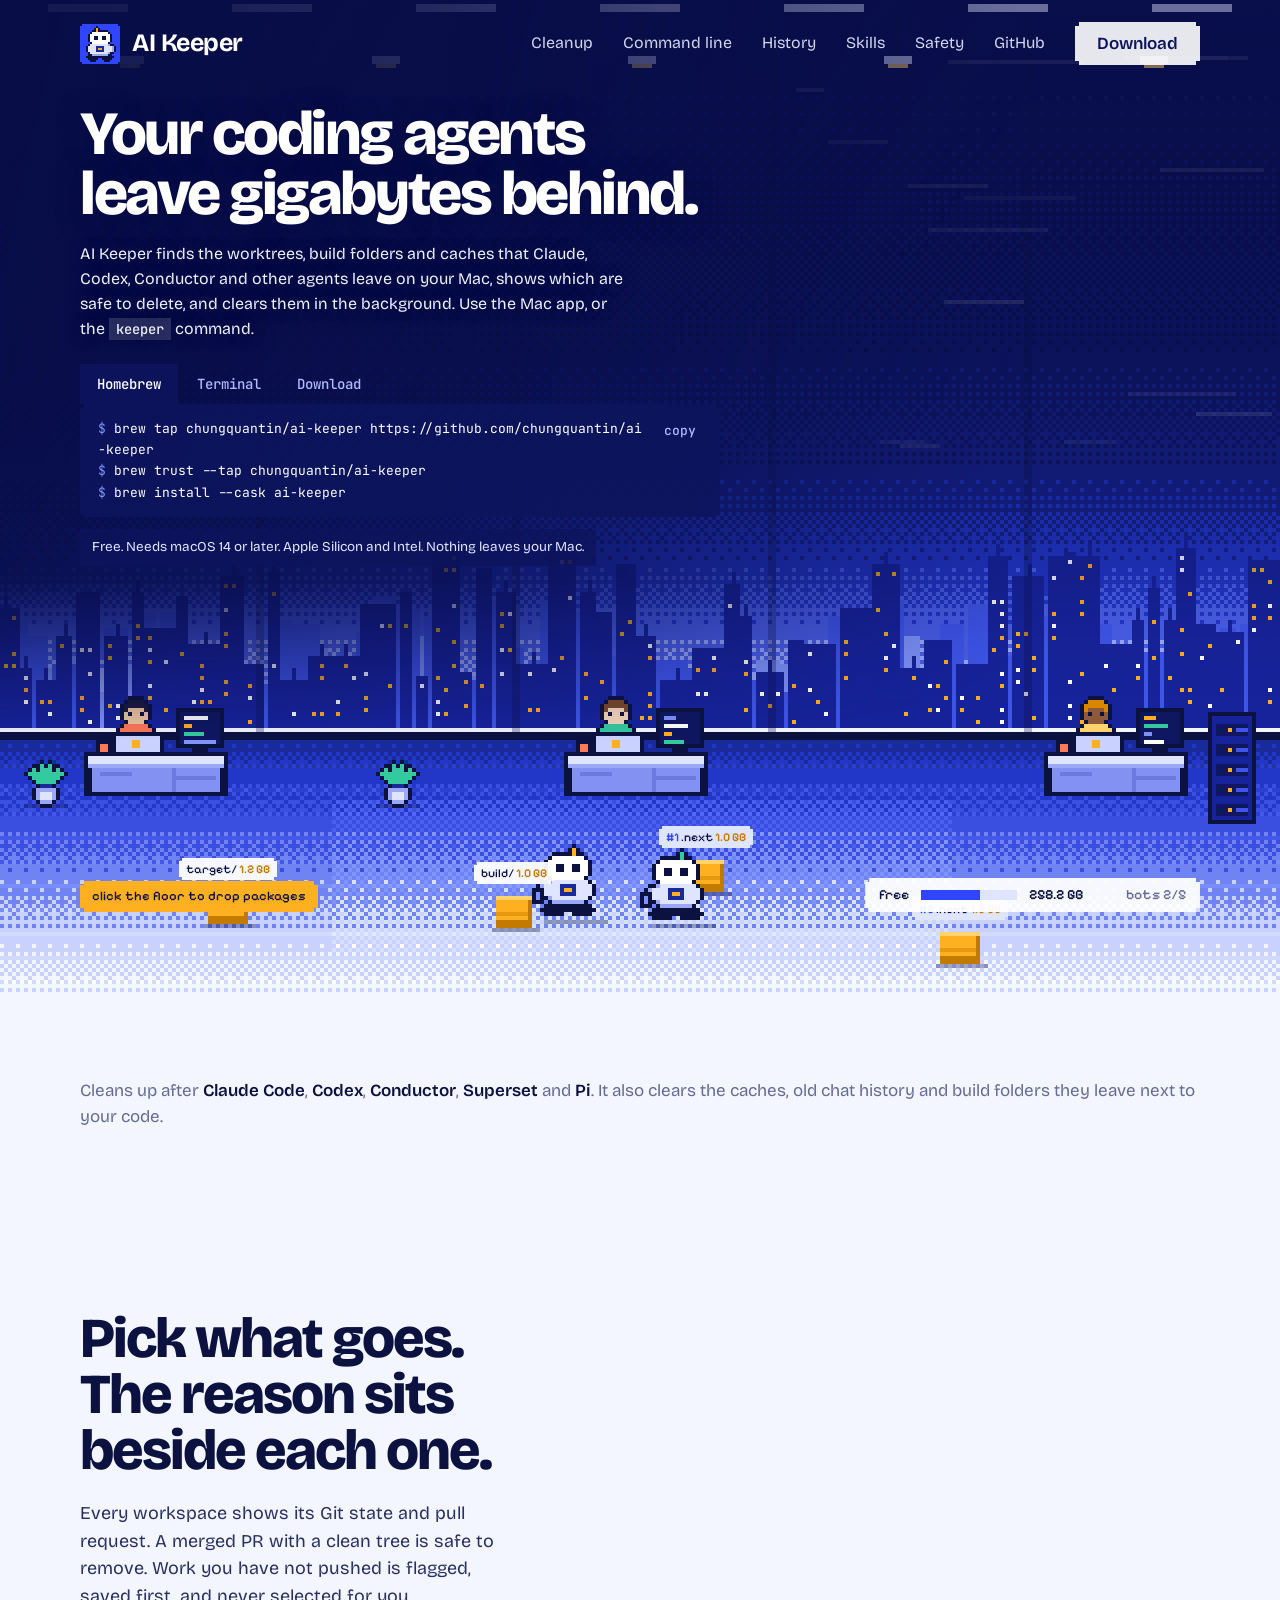
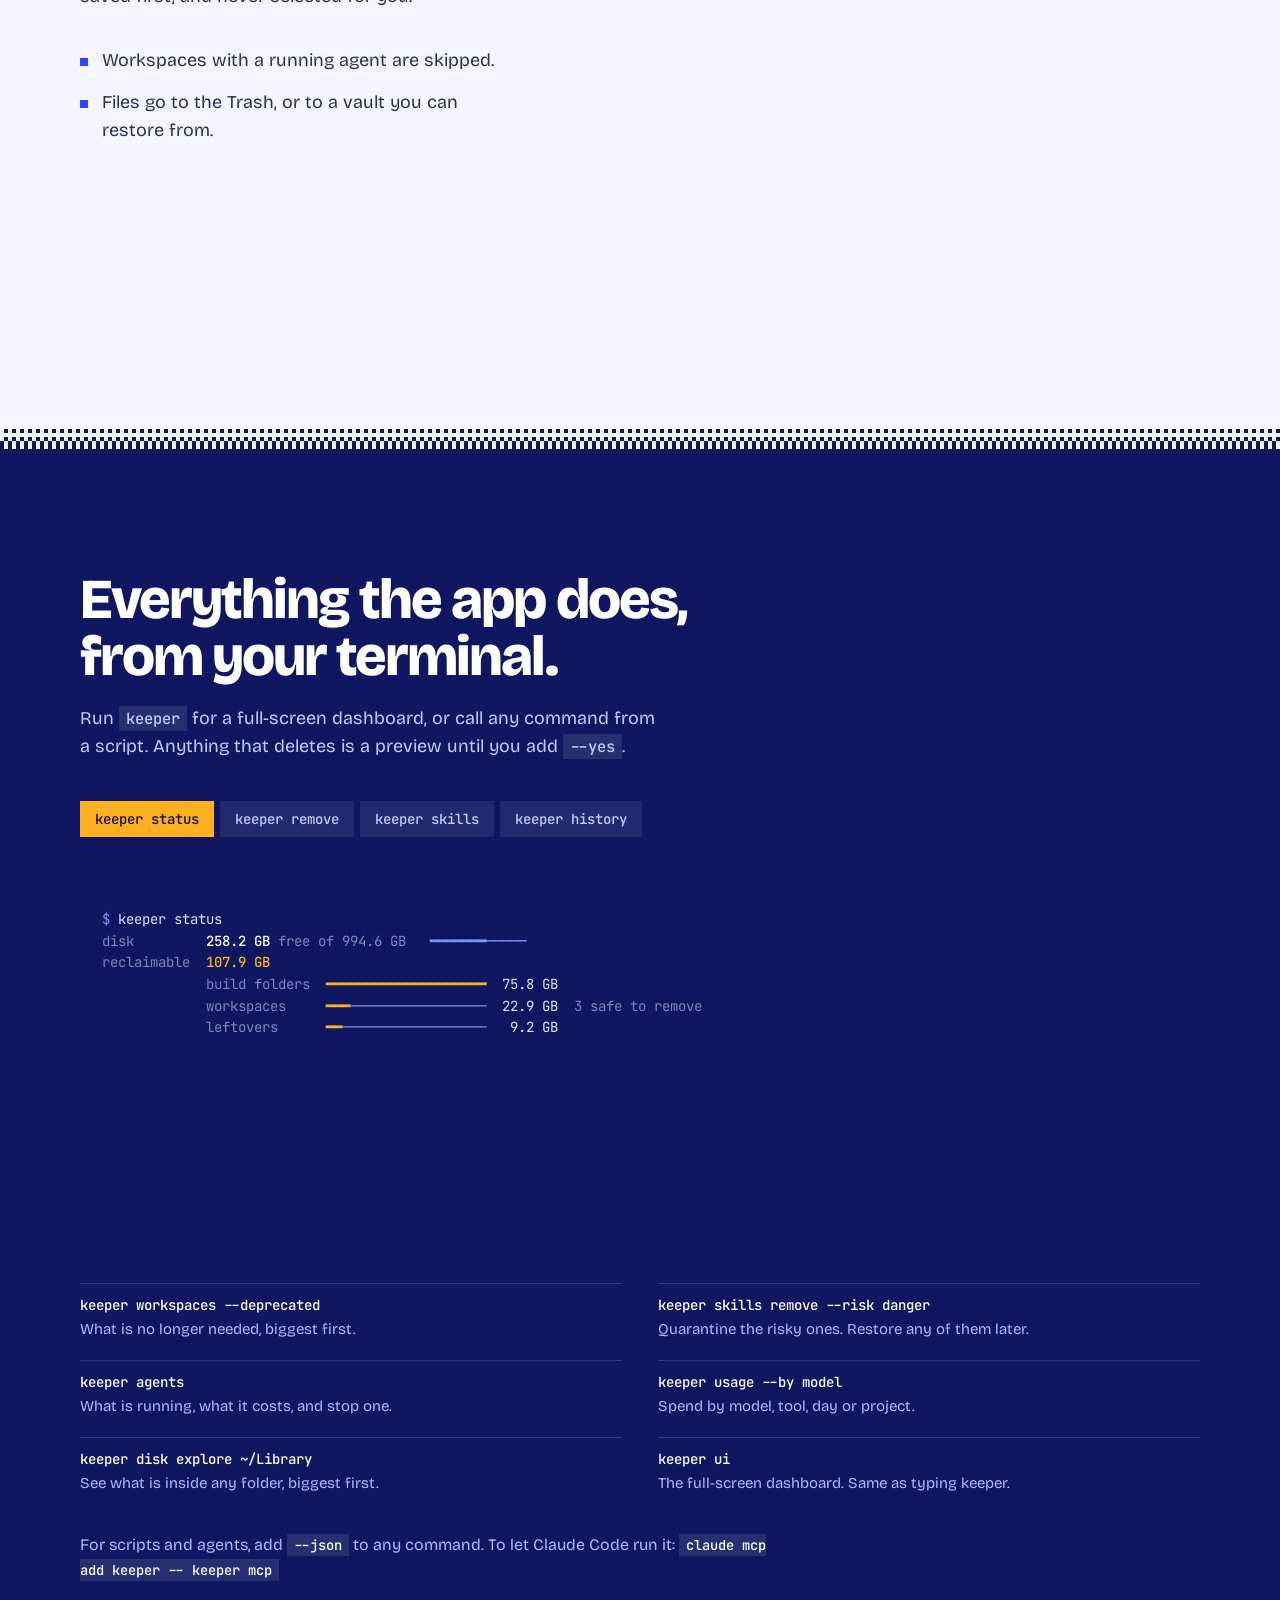
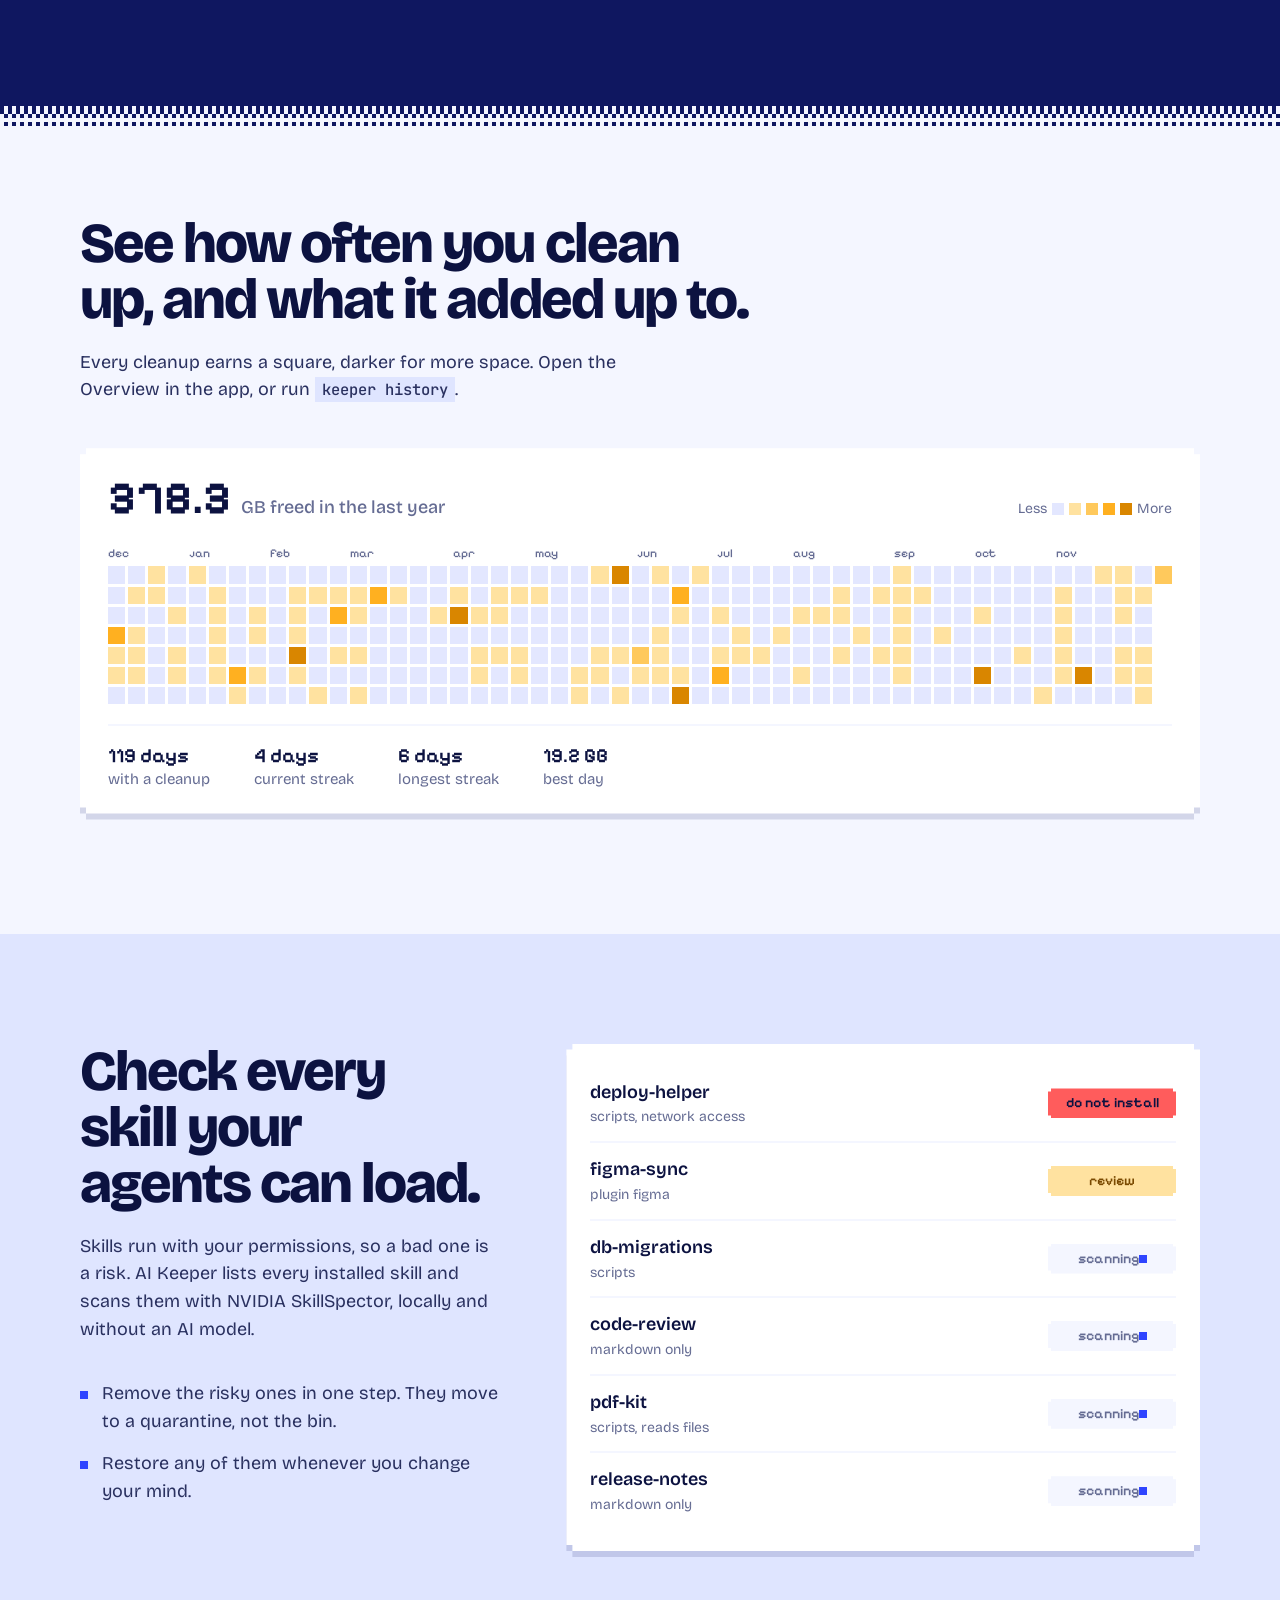
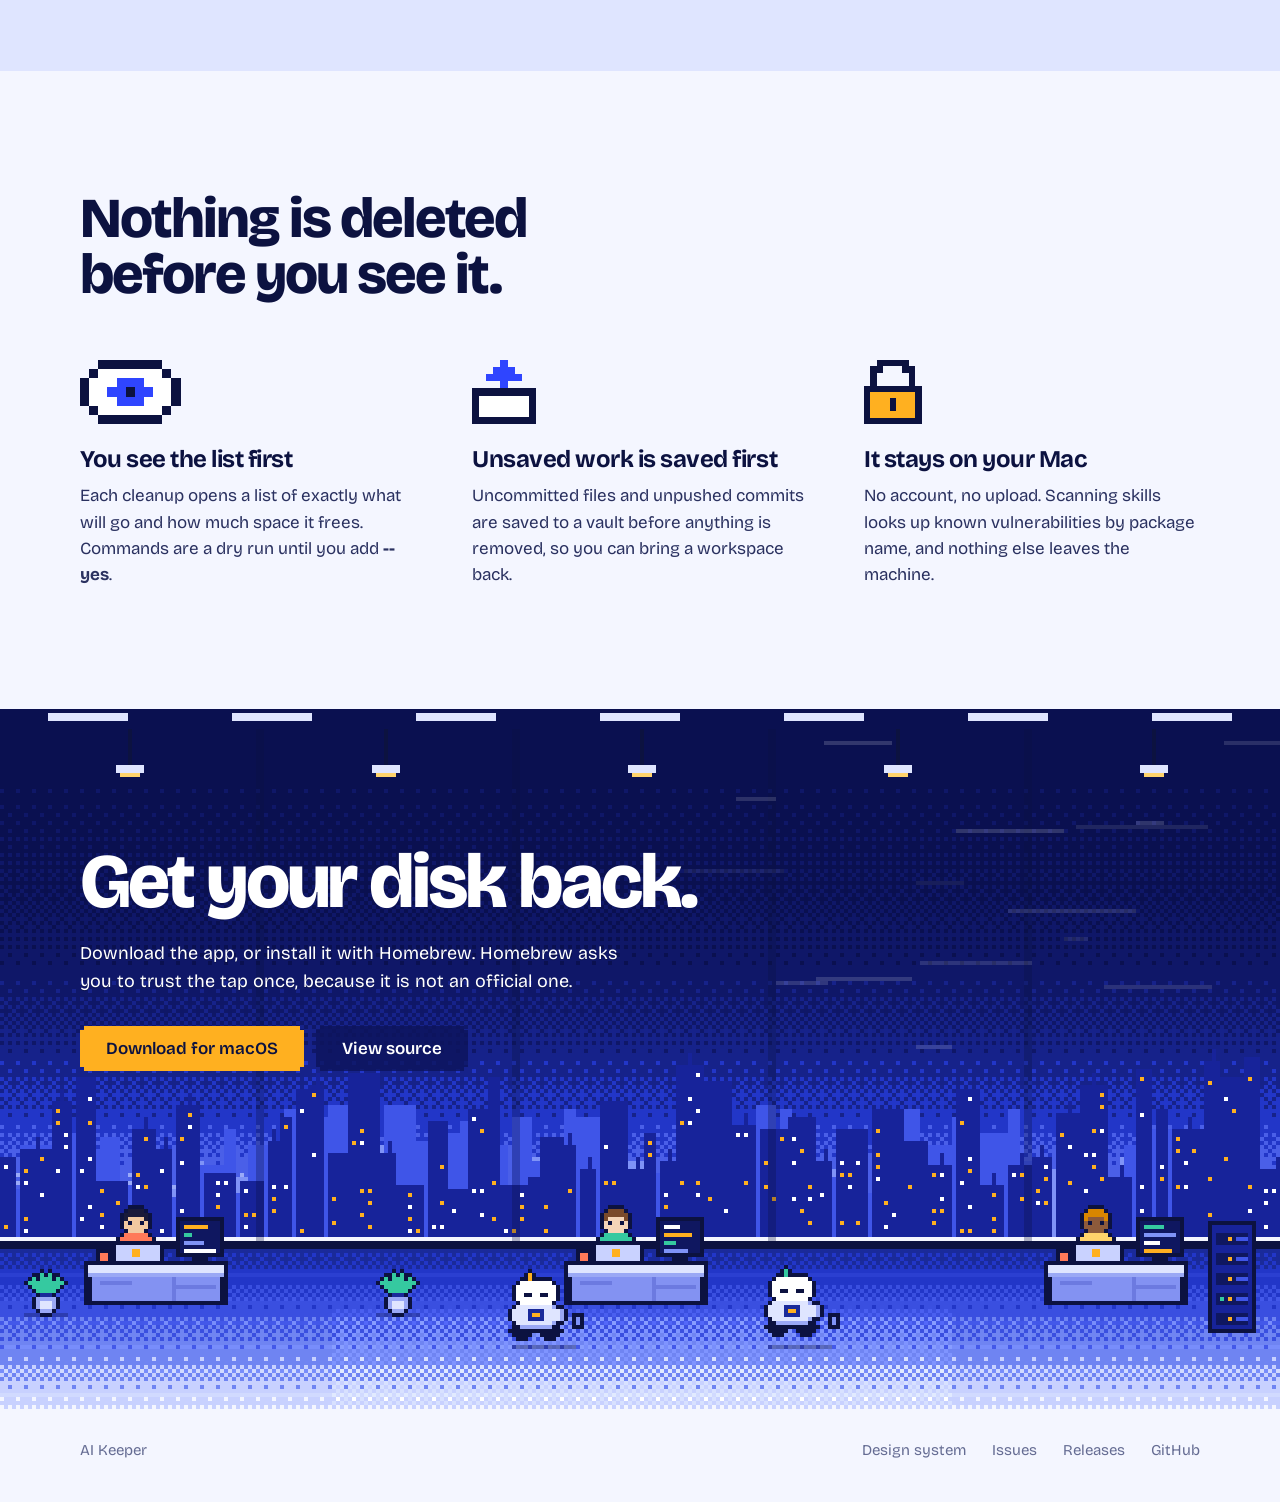
==== commit 8ea8c275: "feat(site): make the pixel-office redesign the landing page Replaces the screenshot-based page. Keep" ====
--- a/site/index.html
+++ b/site/index.html
@@ -8,7 +8,7 @@
 <meta name="keywords" content="AI Keeper, Mac cleanup, Claude Code, Codex, Conductor, git worktree cleanup, free disk space, developer disk usage, node_modules, cargo target">
 <meta name="author" content="AI Keeper">
 <meta name="robots" content="index, follow, max-image-preview:large, max-snippet:-1">
-<meta name="theme-color" content="#ffffff">
+<meta name="theme-color" content="#0f1760">
 <meta name="color-scheme" content="light">
 <link rel="canonical" href="https://chungquantin.github.io/ai-keeper/">
 <link rel="icon" href="favicon.svg" type="image/svg+xml">
@@ -40,11 +40,9 @@
       "description": "A Mac app that finds the worktrees, build folders and caches that AI coding agents leave behind, shows what is safe to delete, and cleans it up in the background.",
       "applicationCategory": "DeveloperApplication",
       "operatingSystem": "macOS 14 or later",
-      "softwareVersion": "0.2.1",
-      "url": "https://chungquantin.github.io/ai-keeper/",
-      "downloadUrl": "https://github.com/chungquantin/ai-keeper/releases/download/v0.2.1/AI-Keeper-0.2.1.zip",
+            "url": "https://chungquantin.github.io/ai-keeper/",
+      "downloadUrl": "https://github.com/chungquantin/ai-keeper/releases/latest",
       "image": "https://chungquantin.github.io/ai-keeper/og.png",
-      "screenshot": "https://chungquantin.github.io/ai-keeper/assets/overview.webp",
       "offers": { "@type": "Offer", "price": "0", "priceCurrency": "USD" },
       "codeRepository": "https://github.com/chungquantin/ai-keeper"
     },
@@ -68,317 +66,717 @@
 </script>
 <link rel="preconnect" href="https://fonts.googleapis.com">
 <link rel="preconnect" href="https://fonts.gstatic.com" crossorigin>
-<link href="https://fonts.googleapis.com/css2?family=Bricolage+Grotesque:opsz,wght@12..96,500..700&family=Hanken+Grotesk:wght@400;500;600&display=swap" rel="stylesheet">
-<link rel="stylesheet" href="styles.css">
-
+<link href="https://fonts.googleapis.com/css2?family=Bricolage+Grotesque:opsz,wght@12..96,400..800&family=JetBrains+Mono:wght@400;500&family=Pixelify+Sans:wght@500;600&display=swap" rel="stylesheet">
+<style>
+:root{
+  --night:#0f1760; --deep:#1a2a9a; --cobalt:#2f45ff; --sky:#7f93f7; --mist:#dfe5ff; --paper:#f4f6ff; --white:#fff;
+  --ink:#0c1240; --text:#2a3160; --muted:#656c93; --amber:#ffb020; --amber-d:#c27a00; --red:#ff5c5c; --line:#d5dbff;
+  --px:4px;
+  --display:"Bricolage Grotesque",system-ui,sans-serif; --pixel:"Pixelify Sans","Bricolage Grotesque",monospace; --mono:"JetBrains Mono",ui-monospace,Menlo,monospace;
+}
+*{box-sizing:border-box;margin:0}
+html{scroll-behavior:smooth}
+body{background:var(--paper);color:var(--text);font:400 18px/1.55 var(--display);-webkit-font-smoothing:antialiased}
+a{color:inherit}
+:focus-visible{outline:3px solid var(--amber);outline-offset:3px}
+.wrap{width:min(1120px,100% - 40px);margin-inline:auto}
+
+/* pixel-notched corners: the one shape the whole system uses */
+.notch{clip-path:polygon(0 var(--px),var(--px) var(--px),var(--px) 0,calc(100% - var(--px)) 0,calc(100% - var(--px)) var(--px),100% var(--px),100% calc(100% - var(--px)),calc(100% - var(--px)) calc(100% - var(--px)),calc(100% - var(--px)) 100%,var(--px) 100%,var(--px) calc(100% - var(--px)),0 calc(100% - var(--px)))}
+.lift{filter:drop-shadow(0 6px 0 rgba(15,23,96,.14))}
+
+.btn{display:inline-flex;align-items:center;gap:10px;padding:14px 26px;font:600 17px/1 var(--display);text-decoration:none;border:0;cursor:pointer;background:var(--white);color:var(--night);--px:4px;transition:transform .12s steps(2)}
+.btn:hover{transform:translateY(-2px)}
+.btn:active{transform:translateY(1px)}
+.btn.primary{background:var(--cobalt);color:#fff}
+.btn.amber{background:var(--amber);color:var(--ink)}
+.btn.ghost{background:rgba(13,20,92,.82);color:#fff}
+
+/* ---------- nav ---------- */
+.nav{position:absolute;inset:0 0 auto;z-index:5;padding:22px 0}
+.nav .wrap{display:flex;align-items:center;gap:32px}
+.brand{display:flex;align-items:center;gap:12px;font:700 25px/1 var(--display);letter-spacing:-.02em;color:#fff;text-decoration:none}
+.brand img{width:40px;height:40px;image-rendering:pixelated}
+.nav nav{margin-left:auto;display:flex;align-items:center;gap:30px;color:#e6eaff;font-size:16px}
+.nav nav a{text-decoration:none;opacity:.9}.nav nav a:hover{opacity:1;text-decoration:underline;text-underline-offset:5px}
+
+/* ---------- hero ---------- */
+.hero{position:relative;min-height:max(1000px,100svh);overflow:hidden;background:var(--night);color:#fff}
+.hero canvas{position:absolute;left:0;top:0;image-rendering:pixelated;image-rendering:crisp-edges;image-rendering:pixelated}
+.tags{position:absolute;left:0;top:0;pointer-events:none;z-index:4}
+.tag{position:absolute;transform:translate(-50%,-100%);font:500 12px/1 var(--pixel);white-space:nowrap;background:rgba(255,255,255,.94);color:var(--ink);padding:5px 7px;--px:3px;transition:opacity .25s}
+.tag b{color:var(--amber-d);font-weight:600}
+.tag.busy{background:var(--amber)}.tag.busy b{color:var(--ink)}
+.pop{position:absolute;transform:translate(-50%,-100%);font:600 15px/1 var(--pixel);color:#fff;text-shadow:0 2px 0 var(--ink);animation:pop 1.3s steps(9) forwards}
+@keyframes pop{to{transform:translate(-50%,-190%);opacity:0}}
+.shade{position:absolute;inset:0;z-index:2;pointer-events:none;background:linear-gradient(90deg,rgba(8,13,70,.9) 0,rgba(8,13,70,.72) 34%,rgba(8,13,70,.28) 62%,transparent 80%),linear-gradient(180deg,rgba(8,13,70,.55) 0,rgba(8,13,70,.35) 45%,transparent 70%);-webkit-mask-image:linear-gradient(180deg,#000 0,#000 58%,transparent 74%);mask-image:linear-gradient(180deg,#000 0,#000 58%,transparent 74%)}
+.hero-inner{position:relative;z-index:3;padding-top:104px;pointer-events:none}
+.hero-inner>*{pointer-events:auto}
+h1{font:800 clamp(38px,4.8vw,66px)/.98 var(--display);letter-spacing:-.04em;max-width:13.5em;text-wrap:balance;text-shadow:0 2px 24px rgba(8,13,70,.55)}
+.lead{margin-top:18px;max-width:34em;font-size:clamp(16px,1.25vw,18px);color:#eef1ff;text-shadow:0 1px 14px rgba(8,13,70,.7)}
+.lead code{font:500 .86em var(--mono);background:rgba(255,255,255,.14);padding:2px 7px}
+.install{margin-top:22px;max-width:640px}
+.tabs{display:flex;gap:2px}
+.tabs button{font:500 14px/1 var(--mono);padding:13px 17px;border:0;background:transparent;color:#aebaff;cursor:pointer}
+.tabs button[aria-selected=true]{background:rgba(13,20,92,.9);color:#fff}
+.code{display:flex;align-items:flex-start;gap:16px;background:rgba(13,20,92,.9);padding:14px 18px;font:400 13px/1.65 var(--mono);color:#fff;min-height:64px}
+.code pre{flex:1;white-space:pre-wrap;word-break:break-all;font:inherit;margin:0}
+.code .p{color:#7f93f7;user-select:none}
+.code button,.code a.get{flex:none;font:500 13px/1 var(--mono);color:#aebaff;background:transparent;border:0;cursor:pointer;padding:6px;text-decoration:none}
+.code button:hover,.code a.get:hover{color:#fff}
+.fine{margin-top:12px;font-size:13.5px;color:#dfe5ff;display:inline-block;background:rgba(13,20,92,.78);padding:8px 12px}
+.hud{position:absolute;right:max(20px,calc((100% - 1120px)/2));bottom:88px;z-index:5;white-space:nowrap;display:flex;align-items:center;gap:12px;font:500 14px/1 var(--pixel);background:rgba(255,255,255,.94);color:var(--ink);padding:10px 14px;--px:4px}
+.hint{position:absolute;left:max(20px,calc((100% - 1120px)/2));bottom:88px;z-index:3;font:500 13px/1 var(--pixel);background:var(--amber);color:var(--ink);padding:9px 12px;--px:4px;animation:nudge 1.6s steps(2) infinite;pointer-events:none}
+@keyframes nudge{50%{transform:translateY(-3px)}}
+.hero canvas{cursor:pointer}
+.tag.wait{background:#dfe5ff}
+.tag.wait::before{content:'#' attr(data-q) ' ';color:var(--cobalt);font-weight:600}
+.hud i{display:block;width:96px;height:10px;background:var(--mist);position:relative}
+.hud i b{position:absolute;inset:0 auto 0 0;background:var(--cobalt);width:50%;transition:width .3s steps(8)}
+.hud strong{font-weight:600;min-width:5.2em}
+.hud em{font-style:normal;color:var(--amber-d)}
+
+/* ---------- sections ---------- */
+section{position:relative}
+.sec{padding:120px 0}
+.sec h2{font:800 clamp(34px,4.4vw,58px)/1 var(--display);letter-spacing:-.035em;max-width:13em;text-wrap:balance;color:var(--ink)}
+.sec .sub{margin-top:20px;max-width:32em;color:var(--text)}
+.split{display:grid;grid-template-columns:minmax(0,.8fr) minmax(0,1.2fr);gap:64px;align-items:start}
+.works{padding:44px 0 0;font-size:17px;color:var(--muted)}
+.works b{font-weight:600;color:var(--ink)}
+.dither{height:24px;--c:var(--night);background-repeat:repeat-x;background-size:8px 8px;
+  background-image:conic-gradient(var(--c) 25%,transparent 0),conic-gradient(var(--c) 25%,transparent 0 50%,var(--c) 0 75%,transparent 0),conic-gradient(transparent 25%,var(--c) 0);
+  background-position:0 0,0 8px,0 16px}
+.dither.up{transform:scaleY(-1)}
+
+/* picker */
+.picker{background:var(--white);padding:26px 26px 22px;--px:6px}
+.picker h3{font:600 15px/1 var(--pixel);color:var(--muted);margin-bottom:12px;display:flex;justify-content:space-between}
+.row{display:grid;grid-template-columns:28px 78px minmax(0,1fr) 150px;gap:14px;align-items:center;padding:14px 4px;border-top:2px solid var(--paper);cursor:pointer}
+.row:first-of-type{border-top:0}
+.row .box{width:22px;height:22px;border:3px solid var(--ink);background:#fff;display:grid;place-items:center}
+.row[aria-checked=true] .box{background:var(--cobalt)}
+.row[aria-checked=true] .box::after{content:"";width:8px;height:8px;background:#fff}
+.row.locked{cursor:not-allowed;opacity:.62}
+.row.locked .box{border-color:var(--muted);background:var(--paper)}
+.row .sz{font:600 17px/1 var(--pixel);color:var(--ink);text-align:right}
+.row .nm{min-width:0}
+.row .nm strong{display:block;font-weight:600;color:var(--ink);white-space:nowrap;overflow:hidden;text-overflow:ellipsis}
+.row .nm span{font-size:14.5px;color:var(--muted);display:block}
+.row .bar{height:10px;background:var(--mist);position:relative}
+.row .bar i{position:absolute;inset:0 auto 0 0;background:var(--amber)}
+.row.locked .bar i{background:var(--red)}
+.row.gone{animation:gone .7s steps(7) forwards;pointer-events:none}
+@keyframes gone{40%{opacity:.8;filter:contrast(1.8)}100%{opacity:0;transform:translateX(26px);height:0;padding:0;border:0}}
+.pbar{display:flex;align-items:center;justify-content:space-between;gap:16px;margin-top:14px;padding-top:18px;border-top:2px solid var(--paper)}
+.pbar .tot{font:600 24px/1 var(--pixel);color:var(--ink)}
+.pbar .tot small{display:block;font:500 13px/1 var(--display);color:var(--muted);margin-bottom:6px}
+.pbar .tot.done{color:var(--cobalt)}
+.pbar button.btn[disabled]{opacity:.4;cursor:not-allowed;transform:none}
+.undo{background:none;border:0;font:500 15px/1 var(--display);color:var(--cobalt);text-decoration:underline;text-underline-offset:4px;cursor:pointer;margin-left:12px}
+
+/* terminal */
+.dark{background:var(--night);color:#e6eaff}
+.dark h2{color:#fff}.dark .sub{color:#c3ccff}
+.term-tabs{display:flex;gap:6px;flex-wrap:wrap;margin-bottom:18px}
+.term-tabs button{font:500 14px/1 var(--mono);padding:11px 15px;border:0;color:#c3ccff;background:rgba(255,255,255,.08);cursor:pointer;--px:3px}
+.term-tabs button[aria-selected=true]{background:var(--amber);color:var(--ink)}
+.term{background:#090f3f;--px:6px}
+.term .bar{display:flex;gap:6px;padding:12px 16px;background:#141f7a}
+.term .bar i{width:10px;height:10px;background:#3f55e8}
+.term .bar span{margin-left:8px;font:500 12px/10px var(--mono);color:#aebaff}
+.term pre{font:400 14px/1.55 var(--mono);color:#dfe5ff;padding:20px 22px 26px;min-height:360px;overflow-x:auto;white-space:pre}
+.term .c{color:#7f93f7}.term .a{color:var(--amber)}.term .g{color:#7d86bd}.term .r{color:#ff8484}.term .b{font-weight:500;color:#fff}.term .u{color:var(--amber);font-weight:500}
+.caret{display:inline-block;width:.6em;height:1.1em;background:var(--amber);vertical-align:-.18em;animation:blink 1s steps(2) infinite}
+@keyframes blink{50%{opacity:0}}
+.cmds{margin-top:34px;display:grid;grid-template-columns:1fr 1fr;gap:6px 36px;font-size:16px}
+.cmds div{padding:12px 0;border-top:1px solid rgba(255,255,255,.14)}
+.cmds dt{font:500 14px/1.4 var(--mono);color:#fff}
+.cmds dd{color:#aebaff;margin-top:3px;font-size:15px}
+.scriptnote{margin-top:26px;font-size:16px;color:#aebaff;max-width:44em}
+.scriptnote code{font:500 .86em var(--mono);color:#fff;background:rgba(255,255,255,.1);padding:2px 7px}
+
+/* history */
+.chart{background:#fff;padding:28px 28px 22px;margin-top:44px;--px:6px}
+.chart .head{display:flex;align-items:baseline;justify-content:space-between;gap:20px;flex-wrap:wrap}
+.chart .total{font:700 46px/1 var(--pixel);color:var(--ink)}
+.chart .total small{font:500 18px/1 var(--display);color:var(--muted);margin-left:10px}
+.months,.grid{display:grid;grid-auto-flow:column;gap:3px}
+.months{margin-top:22px;height:18px;font:500 12px/18px var(--pixel);color:var(--muted)}
+.months span{overflow:visible;white-space:nowrap}
+.grid{grid-template-rows:repeat(7,1fr);margin-top:4px}
+.grid i{aspect-ratio:1;background:#e3e7ff;display:block}
+.grid i.l1{background:#ffe2a0}.grid i.l2{background:#ffc95c}.grid i.l3{background:#ffb020}.grid i.l4{background:#d98600}
+.grid i.f{background:transparent}
+.grid i:not(.f):hover{outline:2px solid var(--ink);outline-offset:1px}
+.legend{display:flex;align-items:center;gap:5px;font-size:14px;color:var(--muted)}
+.legend i{width:12px;height:12px;display:block}
+.facts{display:flex;gap:44px;flex-wrap:wrap;margin-top:20px;padding-top:18px;border-top:2px solid var(--paper)}
+.facts div{font-size:15px;color:var(--muted)}.facts b{display:block;font:600 20px/1.2 var(--pixel);color:var(--ink)}
+.tip{position:fixed;z-index:50;background:var(--ink);color:#fff;font:500 13px/1 var(--pixel);padding:7px 9px;pointer-events:none;transform:translate(-50%,-130%);display:none;--px:3px}
+
+/* skills */
+.skills{background:var(--white);padding:22px 24px;--px:6px}
+.sk{display:grid;grid-template-columns:1fr auto;gap:12px;align-items:center;padding:13px 0;border-top:2px solid var(--paper)}
+.sk:first-child{border-top:0}
+.sk strong{font-weight:600;color:var(--ink)}.sk small{display:block;color:var(--muted);font-size:14px}
+.verdict{font:600 14px/1 var(--pixel);padding:8px 11px;min-width:128px;text-align:center;--px:3px;background:var(--paper);color:var(--muted)}
+.verdict.scan::after{content:"";display:inline-block;width:8px;height:8px;background:var(--cobalt);animation:spin .5s steps(4) infinite}
+@keyframes spin{0%{transform:translate(-5px,-5px)}25%{transform:translate(5px,-5px)}50%{transform:translate(5px,5px)}75%{transform:translate(-5px,5px)}}
+.verdict.ok{background:var(--mist);color:var(--deep)}.verdict.rev{background:#ffe2a0;color:#7a4a00}.verdict.bad{background:var(--red);color:var(--ink)}
+.rules{margin-top:36px;display:grid;gap:14px;max-width:34em}
+.rules p{padding-left:22px;position:relative}
+.rules p::before{content:"";position:absolute;left:0;top:.6em;width:8px;height:8px;background:var(--cobalt)}
+
+/* safety */
+.trio{display:grid;grid-template-columns:repeat(3,1fr);gap:56px;margin-top:56px}
+.trio svg{display:block;width:auto;height:64px;margin-bottom:22px;shape-rendering:crispEdges}
+.trio h3{font:700 24px/1.15 var(--display);letter-spacing:-.02em;color:var(--ink)}
+.trio p{margin-top:10px;color:var(--text);font-size:17px}
+
+/* final */
+.final{position:relative;background:var(--night);color:#fff;overflow:hidden;min-height:700px;display:flex;align-items:center}
+.final canvas{position:absolute;left:0;top:0;image-rendering:pixelated}
+.final .wrap{position:relative;z-index:2;padding:100px 0 300px}
+.final h2{font:800 clamp(44px,6vw,84px)/.96 var(--display);letter-spacing:-.04em;color:#fff;max-width:10em}
+.final p{margin-top:20px;max-width:30em;color:#fff;text-shadow:0 1px 0 rgba(12,18,64,.6)}
+.final .cta{margin-top:30px;display:flex;gap:12px;flex-wrap:wrap}
+footer{background:var(--paper);padding:30px 0 40px;color:var(--muted);font-size:15px}
+footer .wrap{display:flex;gap:26px;flex-wrap:wrap}
+footer a{text-decoration:none}footer a:hover{text-decoration:underline}
+footer span:first-child{margin-right:auto}
+
+@media (max-width:900px){
+  .split{grid-template-columns:1fr;gap:40px}
+  .trio{grid-template-columns:1fr;gap:38px}
+  .cmds{grid-template-columns:1fr}
+  .nav nav a:not(.btn){display:none}
+  .hud{bottom:70px}
+}
+@media (max-width:620px){
+  .sec{padding:84px 0}
+  .row{grid-template-columns:26px 64px minmax(0,1fr);}
+  .row .bar{display:none}
+  .hero-inner{padding-top:110px;padding-bottom:300px}
+  .code pre{white-space:pre;overflow-x:auto;word-break:normal;font-size:12.5px}
+  .fine{font-size:14px}
+  .hud i{display:none}
+  .chart{padding:18px 14px}.chart .total{font-size:34px}
+  .term pre{font-size:12.5px}
+}
+@media (prefers-reduced-motion:reduce){*{animation:none!important;transition:none!important}html{scroll-behavior:auto}}
+</style>
 </head>
 <body>
 
-<header class="nav">
+<header class="hero" id="top">
+  <canvas id="scene" aria-hidden="true"></canvas>
+  <div class="shade"></div>
+  <div class="tags" id="tags" aria-hidden="true"></div>
+  <div class="nav"><div class="wrap">
+    <a class="brand" href="#top"><img src="logo-robot.svg" alt="">AI Keeper</a>
+    <nav aria-label="Main">
+      <a href="#picker">Cleanup</a><a href="#terminal">Command line</a><a href="#history">History</a><a href="#skills">Skills</a><a href="#safety">Safety</a><a href="https://github.com/chungquantin/ai-keeper">GitHub</a>
+      <a class="btn notch" href="#get" style="padding:13px 22px">Download</a>
+    </nav>
+  </div></div>
+  <div class="wrap hero-inner">
+    <h1>Your coding agents leave gigabytes behind.</h1>
+    <p class="lead">AI Keeper finds the worktrees, build folders and caches that Claude, Codex, Conductor and other agents leave on your Mac, shows which are safe to delete, and clears them in the background. Use the Mac app, or the <code>keeper</code> command.</p>
+    <div class="install">
+      <div class="tabs" role="tablist" aria-label="Install method">
+        <button role="tab" aria-selected="true" data-t="brew">Homebrew</button>
+        <button role="tab" aria-selected="false" data-t="curl">Terminal</button>
+        <button role="tab" aria-selected="false" data-t="zip">Download</button>
+      </div>
+      <div class="code notch" id="codebox"></div>
+    </div>
+    <p class="fine">Free. Needs macOS 14 or later. Apple Silicon and Intel. Nothing leaves your Mac.</p>
+  </div>
+  <div class="hud notch" aria-hidden="true"><span>free</span><i><b id="hudbar"></b></i><strong id="hudfree">258.2 GB</strong><em id="hudgot"></em><span id="hudbots" style="color:var(--muted)"></span></div>
+  <div class="hint notch" id="hint" aria-hidden="true">click the floor to drop packages</div>
+</header>
+
+<main>
+<section class="sec" style="padding-top:34px">
   <div class="wrap">
-    <a class="brand" href="#top"><img src="favicon.svg" alt="" width="32" height="32">AI Keeper</a>
-    <nav class="nav-links" aria-label="Main">
-      <a href="#demo">Demo</a>
-      <a href="#disk">Features</a>
-      <a href="#cli">Command line</a>
-      <a href="#safety">Safety</a>
-      <a href="https://github.com/chungquantin/ai-keeper">GitHub</a>
-      <a class="btn btn-primary btn-sm" href="https://github.com/chungquantin/ai-keeper/releases/download/v0.2.1/AI-Keeper-0.2.1.zip" data-download>Download</a>
-    </nav>
-  </div>
-</header>
-
-<main id="top">
-
-<section class="hero">
-  <div class="wrap hero-head">
-    <h1>Your coding agents leave gigabytes behind.</h1>
-    <div class="hero-side">
-      <p class="lead">AI Keeper shows which worktrees, build folders and caches Claude, Codex, Conductor and other agents left on your Mac, which are safe to delete, and clears them in the background. Use the Mac app, or the <code>keeper</code> command in your terminal.</p>
-      <div class="hero-actions">
-        <a class="btn btn-primary" href="https://github.com/chungquantin/ai-keeper/releases/download/v0.2.1/AI-Keeper-0.2.1.zip" data-download>Download for macOS</a>
-        <a class="link" href="#install">Install with Homebrew</a>
-      </div>
-      <p class="fine">Free. Requires macOS 14 or later. Apple Silicon and Intel.</p>
-    </div>
-  </div>
-  <div class="stage">
-    <div class="wrap duo">
-      <div class="win win-lg rise"><img src="assets/overview.webp" width="1800" height="1297" alt="The AI Keeper overview: 108 GB you can get back, a bar showing where disk space goes, and the biggest folders with Clean buttons."></div>
-      <!-- terminal-hero:start -->
-<div class="term term-hero" role="img" aria-label="The keeper dashboard: 107.9 GB you can get back drawn as large numerals, where it comes from, and a numbered menu."><div class="term-bar"><span>home</span></div><pre aria-hidden="true"> <span style="color:rgb(238,238,238);background:rgb(37,69,245);font-weight:700"> keeper </span><span style="color:rgb(138,147,161)">  </span>                                        <span style="font-weight:700">612.4 GB</span><span style="color:rgb(138,147,161)"> free </span><span style="color:rgb(116,146,255)">━━━━</span><span style="color:rgb(138,147,161);opacity:.55">──────</span> 
-
-   <span style="color:rgb(245,166,36)">▄█  █▀█ ▀▀█     █▀█ </span>
-   <span style="color:rgb(245,166,36)"> █  █ █  ▄▀     ▀▀█ </span>  <span style="font-weight:700">GB</span>
-   <span style="color:rgb(245,166,36)">▄█▄ █▄█  █   ▄  ▄▄█ </span>  <span style="color:rgb(138,147,161)">you can get back</span>
-   <span style="color:rgb(138,147,161)">scanned just now</span>
-
-   <span style="color:rgb(138,147,161);opacity:.55">──</span><span style="font-weight:700"> where it comes from </span><span style="color:rgb(138,147,161);opacity:.55">───────────────────────────────────────────────</span>
-   build folders  <span style="color:rgb(245,166,36)">━━━━━━━━━━━━━━━━━━━━━━━━━━━━━━</span>    63.7 GB
-   workspaces     <span style="color:rgb(245,166,36)">━━━━━━━━━━━━━</span><span style="color:rgb(138,147,161);opacity:.55">─────────────────</span>    26.9 GB<span style="color:rgb(138,147,161)">  7 safe to remov</span>
-   leftovers      <span style="color:rgb(245,166,36)">━━━━━━━━</span><span style="color:rgb(138,147,161);opacity:.55">──────────────────────</span>    17.3 GB
-
-   <span style="color:rgb(138,147,161);opacity:.55">──</span><span style="font-weight:700"> go to </span><span style="color:rgb(138,147,161);opacity:.55">─────────────────────────────────────────────────────────────</span>
-<span style="background:rgb(36,40,52)">   </span><span style="color:rgb(138,147,161);background:rgb(36,40,52)">1</span><span style="background:rgb(36,40,52)">  </span><span style="background:rgb(36,40,52);font-weight:700">Workspaces        </span><span style="background:rgb(36,40,52)">7 safe to remove, </span><span style="color:rgb(245,166,36);background:rgb(36,40,52)">26.9 GB</span><span style="background:rgb(36,40,52)">                         </span>
-   <span style="color:rgb(138,147,161)">2</span>  Leftovers         <span style="color:rgb(245,166,36)">17.3 GB</span> of old chat history and caches
-   <span style="color:rgb(138,147,161)">3</span>  Agents            5 running, <span style="font-weight:700">1 waiting for you</span>
-   <span style="color:rgb(138,147,161)">4</span>  Skills            10 installed, <span style="font-weight:700">3 worth a look</span>
-   <span style="color:rgb(138,147,161)">5</span>  AI usage          $25.29 today, $159.07 this week
-   <span style="color:rgb(138,147,161)">6</span>  Disk map          where the space went
-   <span style="color:rgb(138,147,161)">7</span>  System            cpu, memory, disk, the heaviest apps
- <span style="color:rgb(116,146,255)">↑↓</span><span style="color:rgb(138,147,161)"> move</span>   <span style="color:rgb(116,146,255)">enter</span><span style="color:rgb(138,147,161)"> open</span>   <span style="color:rgb(116,146,255)">r</span><span style="color:rgb(138,147,161)"> rescan</span>   <span style="color:rgb(116,146,255)">q</span><span style="color:rgb(138,147,161)"> quit</span></pre></div>
-<!-- terminal-hero:end -->
-    </div>
+    <p class="works">Cleans up after <b>Claude Code</b>, <b>Codex</b>, <b>Conductor</b>, <b>Superset</b> and <b>Pi</b>. It also clears the caches, old chat history and build folders they leave next to your code.</p>
   </div>
 </section>
 
-<section class="section" id="demo">
-  <div class="wrap">
-    <div class="wide-head">
-      <h2>See it in action.</h2>
-      <p class="prose">A 45-second walkthrough: where the disk went, which worktrees can go, and a cleanup running in the background.</p>
+<section class="sec" id="picker" style="padding-top:60px">
+  <div class="wrap split">
+    <div>
+      <h2>Pick what goes. The reason sits beside each one.</h2>
+      <p class="sub">Every workspace shows its Git state and pull request. A merged PR with a clean tree is safe to remove. Work you have not pushed is flagged, saved first, and never selected for you.</p>
+      <div class="rules">
+        <p>Workspaces with a running agent are skipped.</p>
+        <p>Files go to the Trash, or to a vault you can restore from.</p>
+      </div>
     </div>
-    <div class="video-frame">
-      <video controls preload="none" playsinline poster="media/ai-keeper-demo-poster.webp" width="1920" height="1080" aria-label="AI Keeper demo video">
-        <source src="media/ai-keeper-demo.mp4" type="video/mp4">
-        Your browser can't play this video. <a href="media/ai-keeper-demo.mp4">Download the MP4</a>.
-      </video>
-    </div>
+    <div class="lift"><div class="picker notch" id="picker-ui" aria-label="Interactive example of the cleanup list"></div></div>
   </div>
 </section>
 
-<section class="section" id="disk">
+<div class="dither" style="--c:var(--night);margin-bottom:-1px"></div>
+<section class="sec dark" id="terminal">
   <div class="wrap">
-    <div class="wide-head">
-      <h2>See where the disk went.</h2>
-      <p class="prose">One bar splits your disk into developer files, library, tool folders and apps. Below it, the biggest folders each get a plain explanation, and a Clean button when the contents can be rebuilt.</p>
-    </div>
-    <div class="plate"><div class="win"><img src="assets/overview-map.webp" width="1800" height="1297" loading="lazy" alt="The disk map: a stacked bar by category and a list of the largest folders with sizes and Clean buttons."></div></div>
-  </div>
-</section>
-
-<section class="section" id="workspaces">
-  <div class="wrap">
-    <div class="wide-head">
-      <h2>Know which worktrees are still needed.</h2>
-      <p class="prose">Each workspace shows its Git state and pull request. A merged PR with a clean tree is safe to remove. Unpushed commits and uncommitted files are flagged, with the reason beside them.</p>
-    </div>
-  </div>
-  <div class="stage" style="margin-top:0">
-    <div class="wrap">
-      <div class="win"><img src="assets/workspaces.webp" width="1800" height="1297" loading="lazy" alt="All workspaces with Git status and PR badges, and an inspector explaining why one worktree is safe to remove."></div>
-    </div>
-  </div>
-</section>
-
-<section class="section" id="agents">
-  <div class="wrap">
-    <div class="wide-head">
-      <h2>Watch what is running, and what it costs.</h2>
-      <p class="prose">Agents lists every running Claude, Codex and other agent with its CPU, memory and session cost. Usage charts daily spend by model from logs on your Mac, and warns you at the budget you set.</p>
-    </div>
-    <div class="plate"><div class="plate-pair">
-      <div class="win"><img src="assets/agents.webp" width="1800" height="1297" loading="lazy" alt="Running agents with their state, working directory, CPU and cost."></div>
-      <div class="win"><img src="assets/usage.webp" width="1800" height="1297" loading="lazy" alt="Daily AI spend by model across Claude and Codex, with budgets."></div>
-    </div></div>
-  </div>
-</section>
-
-<section class="section" id="system">
-  <div class="wrap split split-flip">
-    <div class="plate"><div class="win"><img src="assets/system.webp" width="1800" height="1297" loading="lazy" alt="The System page with CPU, memory, disk and network charts and the heaviest process groups."></div></div>
-    <div class="copy-col">
-      <h2>A health check in the sidebar.</h2>
-      <p class="prose">CPU, memory, disk and network in one live view. Developer processes are grouped, so a runaway build stands out.</p>
-    </div>
-  </div>
-</section>
-
-<section class="section" id="more">
-  <div class="wrap">
-    <h2 class="index-title">Also in the app</h2>
-    <div class="index">
-      <div class="index-row"><h3>Leftovers</h3><p>Folders from tools you removed, found and sized.</p></div>
-      <div class="index-row"><h3>Duplicates</h3><p>Identical large files, checked by content before anything is offered.</p></div>
-      <div class="index-row"><h3>Containers</h3><p>Docker and OrbStack images, volumes and build cache, with a safe prune.</p></div>
-      <div class="index-row"><h3>Recently removed</h3><p>Unsaved work is saved before a workspace is deleted, so you can restore it.</p></div>
-      <div class="index-row"><h3>Skills</h3><p>Every skill your agents can load, scanned with NVIDIA SkillSpector for prompt injection, data exfiltration and risky scripts. Each finding shows the code it points at.</p></div>
-      <div class="index-row"><h3>Background cleanup</h3><p>Cleanups run in the sidebar with progress while you keep working.</p></div>
-      <div class="index-row"><h3>The keeper command, and MCP</h3><p>Every feature is a <code>keeper</code> command, with JSON output. Or let your agent ask what is safe to clean.</p></div>
-    </div>
-  </div>
-</section>
-
-<section class="section" id="cli">
-  <div class="wrap">
-    <div class="wide-head">
-      <h2>Everything the app does, from your terminal.</h2>
-      <p class="prose">Run <code>keeper</code> for the dashboard, or use any command in a script. Anything that deletes is a preview until you add <code>--yes</code>, and files go to the Trash. Homebrew installs it with the app.</p>
+    <h2>Everything the app does, from your terminal.</h2>
+    <p class="sub">Run <code style="font:500 .86em var(--mono);background:rgba(255,255,255,.1);padding:2px 7px">keeper</code> for a full-screen dashboard, or call any command from a script. Anything that deletes is a preview until you add <code style="font:500 .86em var(--mono);background:rgba(255,255,255,.1);padding:2px 7px">--yes</code>.</p>
+    <div style="margin-top:40px">
+      <div class="term-tabs" role="tablist" id="termtabs" aria-label="Example commands"></div>
+      <div class="lift"><div class="term notch"><div class="bar"><i></i><i></i><i></i><span id="termtitle">keeper</span></div><pre id="termout" aria-live="polite"></pre></div></div>
     </div>
     <dl class="cmds">
-      <div><dt>keeper status</dt><dd>Disk, what you can reclaim, running agents, spend.</dd></div>
       <div><dt>keeper workspaces --deprecated</dt><dd>What is no longer needed, biggest first.</dd></div>
-      <div><dt>keeper remove --all-safe</dt><dd>Preview, then add --yes. Unsaved work is saved first.</dd></div>
-      <div><dt>keeper skills scan --all</dt><dd>Check every skill your agents can load, with NVIDIA SkillSpector.</dd></div>
       <div><dt>keeper skills remove --risk danger</dt><dd>Quarantine the risky ones. Restore any of them later.</dd></div>
-      <div><dt>keeper history</dt><dd>A year of cleanups as squares, with the total space you got back.</dd></div>
       <div><dt>keeper agents</dt><dd>What is running, what it costs, and stop one.</dd></div>
       <div><dt>keeper usage --by model</dt><dd>Spend by model, tool, day or project.</dd></div>
       <div><dt>keeper disk explore ~/Library</dt><dd>See what is inside any folder, biggest first.</dd></div>
       <div><dt>keeper ui</dt><dd>The full-screen dashboard. Same as typing keeper.</dd></div>
     </dl>
-    <!-- terminal:start -->
-<figure class="term-fig"><figcaption>Pick what goes, with the reason beside it.</figcaption><div class="term term-lg" role="img" aria-label="The keeper workspace picker. Three safe workspaces are selected, and a preview explains why the highlighted one can go."><div class="term-bar"><span>workspaces</span></div><pre aria-hidden="true"> <span style="color:rgb(238,238,238);background:rgb(37,69,245);font-weight:700"> keeper </span><span style="color:rgb(138,147,161)">  workspaces</span>                                                                              <span style="font-weight:700">612.4 GB</span><span style="color:rgb(138,147,161)"> free </span><span style="color:rgb(116,146,255)">━━━━</span><span style="color:rgb(138,147,161);opacity:.55">──────</span> 
- <span style="color:rgb(138,147,161)">Safe to remove</span>    <span style="font-weight:700">Deprecated</span>    <span style="color:rgb(138,147,161)">All</span><span style="color:rgb(138,147,161)">   sorted by size</span>
- <span style="color:rgb(138,147,161);opacity:.55">──────────────────────────────────────────────────────────────────────────────────────────────────────────────────────────</span>
-<span style="color:rgb(116,146,255);background:rgb(36,40,52)">▌</span><span style="background:rgb(36,40,52)"> </span><span style="color:rgb(245,166,36);background:rgb(36,40,52);font-weight:700"> 11.4 GB</span><span style="background:rgb(36,40,52)"> </span><span style="color:rgb(245,166,36);background:rgb(36,40,52)">━━━━━</span><span style="background:rgb(36,40,52)">  </span><span style="color:rgb(116,146,255);background:rgb(36,40,52)">safe to remove  </span><span style="color:rgb(138,147,161);background:rgb(36,40,52)">api-server/</span><span style="background:rgb(36,40,52);font-weight:700">refactor-auth</span><span style="background:rgb(36,40,52)">           </span><span style="color:rgb(138,147,161);opacity:.55"> │ </span><span style="font-weight:700">refactor-auth</span>
-<span style="color:rgb(116,146,255)">▌</span> <span style="color:rgb(245,166,36);font-weight:700">  8.6 GB</span> <span style="color:rgb(245,166,36)">━━━━</span><span style="color:rgb(138,147,161);opacity:.55">─</span>  <span style="color:rgb(116,146,255)">safe to remove  </span><span style="color:rgb(138,147,161)">api-server/</span>feat-search-index       <span style="color:rgb(138,147,161);opacity:.55"> │ </span><span style="color:rgb(138,147,161)">api-server · refactor-auth</span>
-<span style="color:rgb(116,146,255)">▌</span> <span style="color:rgb(245,166,36);font-weight:700">  2.9 GB</span> <span style="color:rgb(245,166,36)">━</span><span style="color:rgb(138,147,161);opacity:.55">────</span>  <span style="color:rgb(116,146,255)">safe to remove  </span><span style="color:rgb(138,147,161)">web-app/</span>experiment-graphql         <span style="color:rgb(138,147,161);opacity:.55"> │ </span>
-    1.4 GB <span style="color:rgb(245,166,36)">━</span><span style="color:rgb(138,147,161);opacity:.55">────</span>  <span style="color:rgb(116,146,255)">safe to remove  </span><span style="color:rgb(138,147,161)">web-app/</span>chore-deps-update          <span style="color:rgb(138,147,161);opacity:.55"> │ </span><span style="color:rgb(116,146,255)">Safe to remove</span><span style="color:rgb(138,147,161)">  ·  active 2 days ago</span>
-    1.1 GB <span style="color:rgb(245,166,36)">━</span><span style="color:rgb(138,147,161);opacity:.55">────</span>  <span style="color:rgb(116,146,255)">safe to remove  </span><span style="color:rgb(138,147,161)">web-app/</span>fix-pagination-bug         <span style="color:rgb(138,147,161);opacity:.55"> │ </span><span style="font-weight:700">Not needed: PR #405 merged 3 days ago</span>
-    900 MB <span style="color:rgb(245,166,36)">━</span><span style="color:rgb(138,147,161);opacity:.55">────</span>  <span style="color:rgb(116,146,255)">safe to remove  </span><span style="color:rgb(138,147,161)">docs-site/</span>docs-search-polish       <span style="color:rgb(138,147,161);opacity:.55"> │ </span><span style="color:rgb(138,147,161)">The work is on main and nothing here is unsaved.</span>
-    600 MB <span style="color:rgb(245,166,36)">━</span><span style="color:rgb(138,147,161);opacity:.55">────</span>  <span style="color:rgb(116,146,255)">safe to remove  </span><span style="color:rgb(138,147,161)">api-server/</span>hotfix-session-time…    <span style="color:rgb(138,147,161);opacity:.55"> │ </span><span style="color:rgb(138,147,161)">Safe to remove.</span>
-                                                                     <span style="color:rgb(138,147,161);opacity:.55"> │ </span>
-                                                                     <span style="color:rgb(138,147,161);opacity:.55"> │ </span><span style="color:rgb(138,147,161)">Working tree </span>clean
-                                                                     <span style="color:rgb(138,147,161);opacity:.55"> │ </span><span style="color:rgb(138,147,161)">Not pushed   </span>nothing
-                                                                     <span style="color:rgb(138,147,161);opacity:.55"> │ </span><span style="color:rgb(138,147,161)">Versus main  </span>6 ahead · 0 behind
-                                                                     <span style="color:rgb(138,147,161);opacity:.55"> │ </span><span style="color:rgb(138,147,161)">Pull request </span>#405 merged
-                                                                     <span style="color:rgb(138,147,161);opacity:.55"> │ </span>
- <span style="color:rgb(138,147,161);opacity:.55">──────────────────────────────────────────────────────────────────────────────────────────────────────────────────────────</span>
- <span style="font-weight:700">3 selected</span><span style="color:rgb(138,147,161)"> · </span><span style="color:rgb(245,166,36);font-weight:700">22.9 GB</span><span style="color:rgb(138,147,161)"> can be freed   x remove · c clean build folders only · n clear</span>
- <span style="color:rgb(116,146,255)">space</span><span style="color:rgb(138,147,161)"> select</span>   <span style="color:rgb(116,146,255)">a</span><span style="color:rgb(138,147,161)"> all safe</span>   <span style="color:rgb(116,146,255)">x</span><span style="color:rgb(138,147,161)"> remove</span>   <span style="color:rgb(116,146,255)">c</span><span style="color:rgb(138,147,161)"> clean builds</span>   <span style="color:rgb(116,146,255)">f</span><span style="color:rgb(138,147,161)"> filter</span>   <span style="color:rgb(116,146,255)">/</span><span style="color:rgb(138,147,161)"> search</span>   <span style="color:rgb(116,146,255)">esc</span><span style="color:rgb(138,147,161)"> back</span></pre></div></figure>
-<figure class="term-fig"><figcaption>See how often you clean up, and what it added up to.</figcaption><div class="term term-lg" role="img" aria-label="The keeper history screen: 427 GB freed since January, drawn as a year of squares, one per day, darker for more space freed."><div class="term-bar"><span>history</span></div><pre aria-hidden="true"> <span style="color:rgb(238,238,238);background:rgb(37,69,245);font-weight:700"> keeper </span><span style="color:rgb(138,147,161)">  history</span>                                                                           <span style="font-weight:700">612.4 GB</span><span style="color:rgb(138,147,161)"> free </span><span style="color:rgb(116,146,255)">━━━━</span><span style="color:rgb(138,147,161);opacity:.55">──────</span> 
-
-   <span style="color:rgb(245,166,36)">█ █ ▀▀█ ▀▀█     ▀▀█ </span>
-   <span style="color:rgb(245,166,36)">▀▀█ █▀▀  ▄▀     █▀▀ </span>  <span style="font-weight:700">GB</span>
-   <span style="color:rgb(245,166,36)">  █ █▄▄  █   ▄  █▄▄ </span>  <span style="color:rgb(138,147,161)">freed since Jan 2026</span>
-
-      <span style="color:rgb(138,147,161)">nov dec       jan     feb     mar       apr     may     jun       jul     aug       sep     oct     nov </span>
-  <span style="color:rgb(138,147,161)">    </span><span style="color:rgb(138,147,161)">·</span> <span style="color:rgb(138,147,161)">·</span> <span style="color:rgb(138,147,161)">·</span> <span style="color:rgb(138,147,161)">·</span> <span style="color:rgb(138,147,161)">·</span> <span style="color:rgb(138,147,161)">·</span> <span style="color:rgb(138,147,161)">·</span> <span style="color:rgb(138,147,161)">·</span> <span style="color:rgb(138,147,161)">·</span> <span style="color:rgb(138,147,161)">·</span> <span style="color:rgb(138,147,161)">·</span> <span style="color:rgb(138,147,161)">·</span> <span style="color:rgb(245,166,36)">░</span> <span style="color:rgb(138,147,161)">·</span> <span style="color:rgb(245,166,36)">░</span> <span style="color:rgb(245,166,36)">░</span> <span style="color:rgb(245,166,36)">░</span> <span style="color:rgb(138,147,161)">·</span> <span style="color:rgb(245,166,36)">░</span> <span style="color:rgb(138,147,161)">·</span> <span style="color:rgb(245,166,36)">░</span> <span style="color:rgb(138,147,161)">·</span> <span style="color:rgb(245,166,36);font-weight:700">█</span> <span style="color:rgb(245,166,36)">▓</span> <span style="color:rgb(245,166,36);font-weight:700">█</span> <span style="color:rgb(138,147,161)">·</span> <span style="color:rgb(138,147,161)">·</span> <span style="color:rgb(245,166,36)">░</span> <span style="color:rgb(245,166,36)">░</span> <span style="color:rgb(245,166,36)">░</span> <span style="color:rgb(245,166,36)">░</span> <span style="color:rgb(245,166,36)">░</span> <span style="color:rgb(138,147,161)">·</span> <span style="color:rgb(138,147,161)">·</span> <span style="color:rgb(138,147,161)">·</span> <span style="color:rgb(245,166,36)">░</span> <span style="color:rgb(138,147,161)">·</span> <span style="color:rgb(245,166,36)">░</span> <span style="color:rgb(138,147,161)">·</span> <span style="color:rgb(138,147,161)">·</span> <span style="color:rgb(245,166,36)">░</span> <span style="color:rgb(138,147,161)">·</span> <span style="color:rgb(245,166,36)">░</span> <span style="color:rgb(138,147,161)">·</span> <span style="color:rgb(138,147,161)">·</span> <span style="color:rgb(138,147,161)">·</span> <span style="color:rgb(245,166,36)">░</span> <span style="color:rgb(138,147,161)">·</span> <span style="color:rgb(138,147,161)">·</span> <span style="color:rgb(138,147,161)">·</span> <span style="color:rgb(138,147,161)">·</span> <span style="color:rgb(245,166,36)">░</span> 
-  <span style="color:rgb(138,147,161)">mon </span><span style="color:rgb(138,147,161)">·</span> <span style="color:rgb(138,147,161)">·</span> <span style="color:rgb(138,147,161)">·</span> <span style="color:rgb(138,147,161)">·</span> <span style="color:rgb(138,147,161)">·</span> <span style="color:rgb(138,147,161)">·</span> <span style="color:rgb(138,147,161)">·</span> <span style="color:rgb(138,147,161)">·</span> <span style="color:rgb(138,147,161)">·</span> <span style="color:rgb(138,147,161)">·</span> <span style="color:rgb(245,166,36)">░</span> <span style="color:rgb(138,147,161)">·</span> <span style="color:rgb(245,166,36)">░</span> <span style="color:rgb(138,147,161)">·</span> <span style="color:rgb(245,166,36)">░</span> <span style="color:rgb(245,166,36)">░</span> <span style="color:rgb(138,147,161)">·</span> <span style="color:rgb(138,147,161)">·</span> <span style="color:rgb(245,166,36)">░</span> <span style="color:rgb(245,166,36)">░</span> <span style="color:rgb(138,147,161)">·</span> <span style="color:rgb(138,147,161)">·</span> <span style="color:rgb(138,147,161)">·</span> <span style="color:rgb(138,147,161)">·</span> <span style="color:rgb(245,166,36)">░</span> <span style="color:rgb(138,147,161)">·</span> <span style="color:rgb(245,166,36)">░</span> <span style="color:rgb(138,147,161)">·</span> <span style="color:rgb(138,147,161)">·</span> <span style="color:rgb(138,147,161)">·</span> <span style="color:rgb(138,147,161)">·</span> <span style="color:rgb(245,166,36)">░</span> <span style="color:rgb(245,166,36)">░</span> <span style="color:rgb(138,147,161)">·</span> <span style="color:rgb(245,166,36)">░</span> <span style="color:rgb(245,166,36)">░</span> <span style="color:rgb(138,147,161)">·</span> <span style="color:rgb(245,166,36)">░</span> <span style="color:rgb(138,147,161)">·</span> <span style="color:rgb(138,147,161)">·</span> <span style="color:rgb(138,147,161)">·</span> <span style="color:rgb(245,166,36)">░</span> <span style="color:rgb(245,166,36)">░</span> <span style="color:rgb(138,147,161)">·</span> <span style="color:rgb(138,147,161)">·</span> <span style="color:rgb(245,166,36)">░</span> <span style="color:rgb(138,147,161)">·</span> <span style="color:rgb(245,166,36)">▒</span> <span style="color:rgb(138,147,161)">·</span> <span style="color:rgb(138,147,161)">·</span> <span style="color:rgb(245,166,36)">░</span> <span style="color:rgb(245,166,36)">░</span> 
-  <span style="color:rgb(138,147,161)">    </span><span style="color:rgb(138,147,161)">·</span> <span style="color:rgb(138,147,161)">·</span> <span style="color:rgb(138,147,161)">·</span> <span style="color:rgb(138,147,161)">·</span> <span style="color:rgb(138,147,161)">·</span> <span style="color:rgb(138,147,161)">·</span> <span style="color:rgb(138,147,161)">·</span> <span style="color:rgb(138,147,161)">·</span> <span style="color:rgb(138,147,161)">·</span> <span style="color:rgb(138,147,161)">·</span> <span style="color:rgb(138,147,161)">·</span> <span style="color:rgb(138,147,161)">·</span> <span style="color:rgb(138,147,161)">·</span> <span style="color:rgb(138,147,161)">·</span> <span style="color:rgb(138,147,161)">·</span> <span style="color:rgb(138,147,161)">·</span> <span style="color:rgb(138,147,161)">·</span> <span style="color:rgb(245,166,36)">░</span> <span style="color:rgb(138,147,161)">·</span> <span style="color:rgb(138,147,161)">·</span> <span style="color:rgb(245,166,36)">▓</span> <span style="color:rgb(245,166,36)">░</span> <span style="color:rgb(245,166,36)">░</span> <span style="color:rgb(245,166,36)">░</span> <span style="color:rgb(138,147,161)">·</span> <span style="color:rgb(138,147,161)">·</span> <span style="color:rgb(138,147,161)">·</span> <span style="color:rgb(245,166,36)">░</span> <span style="color:rgb(245,166,36)">░</span> <span style="color:rgb(138,147,161)">·</span> <span style="color:rgb(245,166,36)">░</span> <span style="color:rgb(245,166,36)">░</span> <span style="color:rgb(138,147,161)">·</span> <span style="color:rgb(245,166,36)">▒</span> <span style="color:rgb(138,147,161)">·</span> <span style="color:rgb(138,147,161)">·</span> <span style="color:rgb(138,147,161)">·</span> <span style="color:rgb(245,166,36)">░</span> <span style="color:rgb(245,166,36)">░</span> <span style="color:rgb(245,166,36)">░</span> <span style="color:rgb(245,166,36);font-weight:700">█</span> <span style="color:rgb(138,147,161)">·</span> <span style="color:rgb(138,147,161)">·</span> <span style="color:rgb(245,166,36)">░</span> <span style="color:rgb(138,147,161)">·</span> <span style="color:rgb(245,166,36)">▓</span> <span style="color:rgb(138,147,161)">·</span> <span style="color:rgb(245,166,36)">░</span> <span style="color:rgb(138,147,161)">·</span> <span style="color:rgb(138,147,161)">·</span> <span style="color:rgb(245,166,36)">░</span>   
-  <span style="color:rgb(138,147,161)">wed </span><span style="color:rgb(138,147,161)">·</span> <span style="color:rgb(138,147,161)">·</span> <span style="color:rgb(138,147,161)">·</span> <span style="color:rgb(138,147,161)">·</span> <span style="color:rgb(138,147,161)">·</span> <span style="color:rgb(138,147,161)">·</span> <span style="color:rgb(138,147,161)">·</span> <span style="color:rgb(138,147,161)">·</span> <span style="color:rgb(245,166,36)">░</span> <span style="color:rgb(138,147,161)">·</span> <span style="color:rgb(138,147,161)">·</span> <span style="color:rgb(138,147,161)">·</span> <span style="color:rgb(138,147,161)">·</span> <span style="color:rgb(138,147,161)">·</span> <span style="color:rgb(138,147,161)">·</span> <span style="color:rgb(138,147,161)">·</span> <span style="color:rgb(138,147,161)">·</span> <span style="color:rgb(138,147,161)">·</span> <span style="color:rgb(245,166,36)">▓</span> <span style="color:rgb(245,166,36)">░</span> <span style="color:rgb(138,147,161)">·</span> <span style="color:rgb(138,147,161)">·</span> <span style="color:rgb(245,166,36)">░</span> <span style="color:rgb(138,147,161)">·</span> <span style="color:rgb(138,147,161)">·</span> <span style="color:rgb(138,147,161)">·</span> <span style="color:rgb(138,147,161)">·</span> <span style="color:rgb(245,166,36)">▒</span> <span style="color:rgb(245,166,36)">░</span> <span style="color:rgb(138,147,161)">·</span> <span style="color:rgb(245,166,36)">░</span> <span style="color:rgb(245,166,36)">░</span> <span style="color:rgb(138,147,161)">·</span> <span style="color:rgb(245,166,36)">░</span> <span style="color:rgb(138,147,161)">·</span> <span style="color:rgb(138,147,161)">·</span> <span style="color:rgb(138,147,161)">·</span> <span style="color:rgb(245,166,36)">░</span> <span style="color:rgb(245,166,36);font-weight:700">█</span> <span style="color:rgb(138,147,161)">·</span> <span style="color:rgb(245,166,36)">░</span> <span style="color:rgb(138,147,161)">·</span> <span style="color:rgb(138,147,161)">·</span> <span style="color:rgb(245,166,36)">░</span> <span style="color:rgb(138,147,161)">·</span> <span style="color:rgb(138,147,161)">·</span> <span style="color:rgb(138,147,161)">·</span> <span style="color:rgb(245,166,36)">▓</span> <span style="color:rgb(245,166,36)">░</span> <span style="color:rgb(245,166,36)">░</span> <span style="color:rgb(138,147,161)">·</span>   
-  <span style="color:rgb(138,147,161)">    </span><span style="color:rgb(138,147,161)">·</span> <span style="color:rgb(138,147,161)">·</span> <span style="color:rgb(138,147,161)">·</span> <span style="color:rgb(138,147,161)">·</span> <span style="color:rgb(138,147,161)">·</span> <span style="color:rgb(138,147,161)">·</span> <span style="color:rgb(138,147,161)">·</span> <span style="color:rgb(138,147,161)">·</span> <span style="color:rgb(245,166,36)">░</span> <span style="color:rgb(138,147,161)">·</span> <span style="color:rgb(138,147,161)">·</span> <span style="color:rgb(138,147,161)">·</span> <span style="color:rgb(138,147,161)">·</span> <span style="color:rgb(138,147,161)">·</span> <span style="color:rgb(138,147,161)">·</span> <span style="color:rgb(245,166,36)">░</span> <span style="color:rgb(245,166,36)">░</span> <span style="color:rgb(245,166,36)">░</span> <span style="color:rgb(245,166,36)">░</span> <span style="color:rgb(138,147,161)">·</span> <span style="color:rgb(138,147,161)">·</span> <span style="color:rgb(138,147,161)">·</span> <span style="color:rgb(245,166,36);font-weight:700">█</span> <span style="color:rgb(245,166,36)">░</span> <span style="color:rgb(138,147,161)">·</span> <span style="color:rgb(245,166,36)">░</span> <span style="color:rgb(245,166,36)">▓</span> <span style="color:rgb(138,147,161)">·</span> <span style="color:rgb(245,166,36)">░</span> <span style="color:rgb(245,166,36)">░</span> <span style="color:rgb(138,147,161)">·</span> <span style="color:rgb(245,166,36)">░</span> <span style="color:rgb(138,147,161)">·</span> <span style="color:rgb(245,166,36)">░</span> <span style="color:rgb(138,147,161)">·</span> <span style="color:rgb(138,147,161)">·</span> <span style="color:rgb(138,147,161)">·</span> <span style="color:rgb(138,147,161)">·</span> <span style="color:rgb(138,147,161)">·</span> <span style="color:rgb(245,166,36)">▒</span> <span style="color:rgb(138,147,161)">·</span> <span style="color:rgb(138,147,161)">·</span> <span style="color:rgb(245,166,36)">░</span> <span style="color:rgb(138,147,161)">·</span> <span style="color:rgb(138,147,161)">·</span> <span style="color:rgb(245,166,36)">░</span> <span style="color:rgb(138,147,161)">·</span> <span style="color:rgb(138,147,161)">·</span> <span style="color:rgb(245,166,36)">░</span> <span style="color:rgb(245,166,36)">▒</span> <span style="color:rgb(245,166,36);font-weight:700">█</span>   
-  <span style="color:rgb(138,147,161)">fri </span><span style="color:rgb(138,147,161)">·</span> <span style="color:rgb(138,147,161)">·</span> <span style="color:rgb(138,147,161)">·</span> <span style="color:rgb(138,147,161)">·</span> <span style="color:rgb(138,147,161)">·</span> <span style="color:rgb(138,147,161)">·</span> <span style="color:rgb(138,147,161)">·</span> <span style="color:rgb(138,147,161)">·</span> <span style="color:rgb(138,147,161)">·</span> <span style="color:rgb(138,147,161)">·</span> <span style="color:rgb(138,147,161)">·</span> <span style="color:rgb(138,147,161)">·</span> <span style="color:rgb(138,147,161)">·</span> <span style="color:rgb(138,147,161)">·</span> <span style="color:rgb(138,147,161)">·</span> <span style="color:rgb(138,147,161)">·</span> <span style="color:rgb(245,166,36);font-weight:700">█</span> <span style="color:rgb(138,147,161)">·</span> <span style="color:rgb(138,147,161)">·</span> <span style="color:rgb(138,147,161)">·</span> <span style="color:rgb(138,147,161)">·</span> <span style="color:rgb(138,147,161)">·</span> <span style="color:rgb(138,147,161)">·</span> <span style="color:rgb(138,147,161)">·</span> <span style="color:rgb(138,147,161)">·</span> <span style="color:rgb(138,147,161)">·</span> <span style="color:rgb(138,147,161)">·</span> <span style="color:rgb(138,147,161)">·</span> <span style="color:rgb(245,166,36)">░</span> <span style="color:rgb(245,166,36)">░</span> <span style="color:rgb(138,147,161)">·</span> <span style="color:rgb(138,147,161)">·</span> <span style="color:rgb(138,147,161)">·</span> <span style="color:rgb(138,147,161)">·</span> <span style="color:rgb(138,147,161)">·</span> <span style="color:rgb(138,147,161)">·</span> <span style="color:rgb(138,147,161)">·</span> <span style="color:rgb(138,147,161)">·</span> <span style="color:rgb(138,147,161)">·</span> <span style="color:rgb(138,147,161)">·</span> <span style="color:rgb(245,166,36)">▓</span> <span style="color:rgb(245,166,36)">░</span> <span style="color:rgb(138,147,161)">·</span> <span style="color:rgb(138,147,161)">·</span> <span style="color:rgb(138,147,161)">·</span> <span style="color:rgb(138,147,161)">·</span> <span style="color:rgb(138,147,161)">·</span> <span style="color:rgb(138,147,161)">·</span> <span style="color:rgb(138,147,161)">·</span> <span style="color:rgb(138,147,161)">·</span> <span style="color:rgb(245,166,36)">░</span>   
-  <span style="color:rgb(138,147,161)">    </span><span style="color:rgb(138,147,161)">·</span> <span style="color:rgb(138,147,161)">·</span> <span style="color:rgb(138,147,161)">·</span> <span style="color:rgb(138,147,161)">·</span> <span style="color:rgb(138,147,161)">·</span> <span style="color:rgb(138,147,161)">·</span> <span style="color:rgb(138,147,161)">·</span> <span style="color:rgb(138,147,161)">·</span> <span style="color:rgb(138,147,161)">·</span> <span style="color:rgb(138,147,161)">·</span> <span style="color:rgb(138,147,161)">·</span> <span style="color:rgb(138,147,161)">·</span> <span style="color:rgb(138,147,161)">·</span> <span style="color:rgb(245,166,36);font-weight:700">█</span> <span style="color:rgb(138,147,161)">·</span> <span style="color:rgb(138,147,161)">·</span> <span style="color:rgb(138,147,161)">·</span> <span style="color:rgb(138,147,161)">·</span> <span style="color:rgb(138,147,161)">·</span> <span style="color:rgb(245,166,36)">▒</span> <span style="color:rgb(138,147,161)">·</span> <span style="color:rgb(138,147,161)">·</span> <span style="color:rgb(138,147,161)">·</span> <span style="color:rgb(138,147,161)">·</span> <span style="color:rgb(245,166,36)">░</span> <span style="color:rgb(138,147,161)">·</span> <span style="color:rgb(245,166,36)">░</span> <span style="color:rgb(138,147,161)">·</span> <span style="color:rgb(138,147,161)">·</span> <span style="color:rgb(138,147,161)">·</span> <span style="color:rgb(138,147,161)">·</span> <span style="color:rgb(138,147,161)">·</span> <span style="color:rgb(138,147,161)">·</span> <span style="color:rgb(138,147,161)">·</span> <span style="color:rgb(138,147,161)">·</span> <span style="color:rgb(138,147,161)">·</span> <span style="color:rgb(138,147,161)">·</span> <span style="color:rgb(138,147,161)">·</span> <span style="color:rgb(138,147,161)">·</span> <span style="color:rgb(138,147,161)">·</span> <span style="color:rgb(138,147,161)">·</span> <span style="color:rgb(245,166,36)">░</span> <span style="color:rgb(138,147,161)">·</span> <span style="color:rgb(138,147,161)">·</span> <span style="color:rgb(245,166,36)">░</span> <span style="color:rgb(138,147,161)">·</span> <span style="color:rgb(138,147,161)">·</span> <span style="color:rgb(138,147,161)">·</span> <span style="color:rgb(138,147,161)">·</span> <span style="color:rgb(138,147,161)">·</span> <span style="color:rgb(245,166,36)">░</span>   
-
-      <span style="color:rgb(138,147,161)">less </span><span style="color:rgb(138,147,161)">·</span> <span style="color:rgb(245,166,36)">░</span> <span style="color:rgb(245,166,36)">▒</span> <span style="color:rgb(245,166,36)">▓</span> <span style="color:rgb(245,166,36);font-weight:700">█</span><span style="color:rgb(138,147,161)"> more</span>
-
-  <span style="color:rgb(138,147,161)">Cleanups     </span>105 on 105 days
-  <span style="color:rgb(138,147,161)">Streak       </span>5 days now, 5 days longest
- <span style="color:rgb(116,146,255)">esc</span><span style="color:rgb(138,147,161)"> back</span></pre></div></figure>
-<div class="term-pair">
-<figure class="term-fig"><figcaption>Check every skill your agents can load.</figcaption><div class="term" role="img" aria-label="The keeper skills screen: ten skills with risk ratings from NVIDIA SkillSpector, and the findings for the highlighted one."><div class="term-bar"><span>skills</span></div><pre aria-hidden="true"> <span style="color:rgb(238,238,238);background:rgb(37,69,245);font-weight:700"> keeper </span><span style="color:rgb(138,147,161)">  skills</span>                                                                                  <span style="font-weight:700">612.4 GB</span><span style="color:rgb(138,147,161)"> free </span><span style="color:rgb(116,146,255)">━━━━</span><span style="color:rgb(138,147,161);opacity:.55">──────</span> 
- <span style="font-weight:700">All 10</span>    <span style="color:rgb(138,147,161)">Worth a look 3</span>    <span style="color:rgb(138,147,161)">Not scanned 2</span>   <span style="color:rgb(138,147,161)">Scanned with NVIDIA SkillSpector</span>
- <span style="color:rgb(138,147,161);opacity:.55">──────────────────────────────────────────────────────────────────────────────────────────────────────────────────────────</span>
-<span style="background:rgb(36,40,52)">  </span><span style="color:rgb(240,96,96);background:rgb(36,40,52);font-weight:700">do not install </span><span style="color:rgb(138,147,161);background:rgb(36,40,52)">  78</span><span style="background:rgb(36,40,52)">  </span><span style="background:rgb(36,40,52);font-weight:700">deploy-helper                 </span><span style="color:rgb(245,166,36);background:rgb(36,40,52)"> scripts</span><span style="background:rgb(36,40,52)"> </span><span style="color:rgb(138,147,161);opacity:.55"> │ </span><span style="font-weight:700">deploy-helper</span>
-  <span style="font-weight:700">review         </span><span style="color:rgb(138,147,161)">  32</span>  db-migrations                 <span style="color:rgb(245,166,36)"> scripts</span> <span style="color:rgb(138,147,161);opacity:.55"> │ </span><span style="color:rgb(138,147,161)">Claude Code · plugin ship-it@marketplace</span>
-  <span style="font-weight:700">review         </span><span style="color:rgb(138,147,161)">  41</span>  figma-sync                    <span style="color:rgb(245,166,36)"> scripts</span> <span style="color:rgb(138,147,161);opacity:.55"> │ </span>
-  <span style="color:rgb(116,146,255)">looks safe     </span><span style="color:rgb(138,147,161)">   0</span>  code-review                            <span style="color:rgb(138,147,161);opacity:.55"> │ </span>Build the current branch and ship it to the staging
-  <span style="color:rgb(116,146,255)">looks safe     </span><span style="color:rgb(138,147,161)">   6</span>  commit-style                           <span style="color:rgb(138,147,161);opacity:.55"> │ </span>environment.
-  <span style="color:rgb(116,146,255)">looks safe     </span><span style="color:rgb(138,147,161)">   4</span>  pdf-toolkit                   <span style="color:rgb(245,166,36)"> scripts</span> <span style="color:rgb(138,147,161);opacity:.55"> │ </span>
-  <span style="color:rgb(116,146,255)">looks safe     </span><span style="color:rgb(138,147,161)">   0</span>  release-notes                          <span style="color:rgb(138,147,161);opacity:.55"> │ </span><span style="color:rgb(138,147,161)">Where        </span><span style="color:rgb(138,147,161)">/Users/alex/.claude/plugins/cache/ship-it@ma</span>…
-  <span style="color:rgb(116,146,255)">looks safe     </span><span style="color:rgb(138,147,161)">   0</span>  test-writer                            <span style="color:rgb(138,147,161);opacity:.55"> │ </span><span style="color:rgb(138,147,161)">Contents     </span>7 files, 42 KB<span style="color:rgb(245,166,36)">  has scripts</span>
-  <span style="color:rgb(138,147,161)">not scanned    </span><span style="color:rgb(138,147,161)">    </span>  docs-writer                            <span style="color:rgb(138,147,161);opacity:.55"> │ </span>
-  <span style="color:rgb(138,147,161)">not scanned    </span><span style="color:rgb(138,147,161)">    </span>  slack-digest                  <span style="color:rgb(245,166,36)"> scripts</span> <span style="color:rgb(138,147,161);opacity:.55"> │ </span><span style="color:rgb(240,96,96);font-weight:700">Do not install</span><span style="color:rgb(138,147,161)">  score 78/100 · 2 findings · 3 hr ago</span>
-                                                              <span style="color:rgb(138,147,161);opacity:.55"> │ </span>
- <span style="color:rgb(138,147,161);opacity:.55">──────────────────────────────────────────────────────────────────────────────────────────────────────────────────────────</span>
- <span style="color:rgb(138,147,161)">Findings are heuristics, not verdicts. Read the lines they point at before deciding.</span>
- <span style="color:rgb(116,146,255)">space</span><span style="color:rgb(138,147,161)"> select</span>   <span style="color:rgb(116,146,255)">a</span><span style="color:rgb(138,147,161)"> all high risk</span>   <span style="color:rgb(116,146,255)">x</span><span style="color:rgb(138,147,161)"> remove</span>   <span style="color:rgb(116,146,255)">enter</span><span style="color:rgb(138,147,161)"> findings</span>   <span style="color:rgb(116,146,255)">s</span><span style="color:rgb(138,147,161)"> scan</span>   <span style="color:rgb(116,146,255)">S</span><span style="color:rgb(138,147,161)"> scan new</span>   <span style="color:rgb(116,146,255)">u</span><span style="color:rgb(138,147,161)"> removed</span>   <span style="color:rgb(116,146,255)">f</span><span style="color:rgb(138,147,161)"> filter</span>   <span style="color:rgb(116,146,255)">esc</span><span style="color:rgb(138,147,161)"> back</span></pre></div></figure>
-<figure class="term-fig"><figcaption>Nothing happens until you confirm.</figcaption><div class="term" role="img" aria-label="The confirmation screen listing three workspaces to remove, 22.9 GB in total."><div class="term-bar"><span>confirm</span></div><pre aria-hidden="true"> <span style="color:rgb(238,238,238);background:rgb(37,69,245);font-weight:700"> keeper </span><span style="color:rgb(138,147,161)">  confirm removal</span>                                         <span style="font-weight:700">612.4 GB</span><span style="color:rgb(138,147,161)"> free </span><span style="color:rgb(116,146,255)">━━━━</span><span style="color:rgb(138,147,161);opacity:.55">──────</span> 
-
-  <span style="font-weight:700">These will be removed</span><span style="color:rgb(138,147,161)">   (3)</span>
-
-      11.4 GB  <span style="color:rgb(116,146,255)">Safe to remove </span> <span style="color:rgb(138,147,161)">api-server/</span>refactor-auth
-       8.6 GB  <span style="color:rgb(116,146,255)">Safe to remove </span> <span style="color:rgb(138,147,161)">api-server/</span>feat-search-index
-       2.9 GB  <span style="color:rgb(116,146,255)">Safe to remove </span> <span style="color:rgb(138,147,161)">web-app/</span>experiment-graphql
-
-    <span style="color:rgb(138,147,161)">Total</span>  <span style="color:rgb(245,166,36);font-weight:700">22.9 GB</span>
-
-  <span style="color:rgb(138,147,161)">Files move to the Trash.</span><span style="color:rgb(138,147,161)"> Unsaved work is saved to the vault first.</span>
-
- <span style="color:rgb(116,146,255)">y</span><span style="color:rgb(138,147,161)"> do it</span>   <span style="color:rgb(116,146,255)">p</span><span style="color:rgb(138,147,161)"> permanent: off</span>   <span style="color:rgb(116,146,255)">s</span><span style="color:rgb(138,147,161)"> snapshot: on</span>   <span style="color:rgb(116,146,255)">esc</span><span style="color:rgb(138,147,161)"> cancel</span></pre></div></figure>
-</div>
-<!-- terminal:end -->
-    <div class="scripts">
-      <div>
-        <h3>For scripts and agents</h3>
-        <p class="prose">Every command takes <code>--json</code>. Exit codes mean something: 0 done, 1 failed or everything you named was skipped, 2 wrong usage. <code>keeper skills scan</code> exits 1 when a skill is rated do-not-install, so it can gate an install.</p>
-        <p class="prose">An MCP server lets an agent check free space and clean its own build folders.</p>
+    <p class="scriptnote">For scripts and agents, add <code>--json</code> to any command. To let Claude Code run it: <code>claude mcp add keeper -- keeper mcp</code></p>
+  </div>
+</section>
+<div class="dither up" style="--c:var(--night);margin-top:-1px"></div>
+
+<section class="sec" id="history" style="padding-top:90px">
+  <div class="wrap">
+    <h2>See how often you clean up, and what it added up to.</h2>
+    <p class="sub">Every cleanup earns a square, darker for more space. Open the Overview in the app, or run <code style="font:500 .86em var(--mono);background:var(--mist);padding:2px 7px">keeper history</code>.</p>
+    <div class="lift"><div class="chart notch">
+      <div class="head"><div class="total"><span id="ctotal">0</span><small id="csince">GB freed</small></div>
+        <div class="legend">Less <i style="background:#e3e7ff"></i><i style="background:#ffe2a0"></i><i style="background:#ffc95c"></i><i style="background:#ffb020"></i><i style="background:#d98600"></i> More</div></div>
+      <div class="months" id="months"></div>
+      <div class="grid" id="grid" role="img" aria-label="A year of cleanups, one square per day"></div>
+      <div class="facts" id="facts"></div>
+    </div></div>
+  </div>
+</section>
+
+<section class="sec" id="skills" style="background:var(--mist);padding-top:110px">
+  <div class="wrap split">
+    <div>
+      <h2>Check every skill your agents can load.</h2>
+      <p class="sub">Skills run with your permissions, so a bad one is a risk. AI Keeper lists every installed skill and scans them with NVIDIA SkillSpector, locally and without an AI model.</p>
+      <div class="rules">
+        <p>Remove the risky ones in one step. They move to a quarantine, not the bin.</p>
+        <p>Restore any of them whenever you change your mind.</p>
       </div>
-      <div class="cmd" style="max-width:none">
-        <code><span class="p">$ </span>keeper status --json
-{
-  "disk": { "free_bytes": 612400000000, "low": false },
-  "reclaimable": { "total_bytes": 107900000000 },
-  "agents": { "running": 5, "need_you": 1 }
-}
-<span class="p">$ </span>claude mcp add keeper -- keeper mcp</code>
-      </div>
+    </div>
+    <div class="lift"><div class="skills notch" id="skills-ui"></div></div>
+  </div>
+</section>
+
+<section class="sec" id="safety">
+  <div class="wrap">
+    <h2>Nothing is deleted before you see it.</h2>
+    <div class="trio">
+      <div><svg viewBox="0 0 11 7" id="i-eye"></svg><h3>You see the list first</h3><p>Each cleanup opens a list of exactly what will go and how much space it frees. Commands are a dry run until you add <b>--yes</b>.</p></div>
+      <div><svg viewBox="0 0 9 9" id="i-restore"></svg><h3>Unsaved work is saved first</h3><p>Uncommitted files and unpushed commits are saved to a vault before anything is removed, so you can bring a workspace back.</p></div>
+      <div><svg viewBox="0 0 9 10" id="i-lock"></svg><h3>It stays on your Mac</h3><p>No account, no upload. Scanning skills looks up known vulnerabilities by package name, and nothing else leaves the machine.</p></div>
     </div>
   </div>
 </section>
 
-<section class="section" id="safety">
-  <div class="wrap split">
-    <div class="copy-col">
-      <h2>Nothing is deleted before you see it.</h2>
-      <p class="prose">Each cleanup opens a list of exactly what will be removed and how much space it frees. Unpushed and uncommitted work is saved first, and workspaces with a running agent are skipped.</p>
-      <p class="prose">Everything runs on your Mac. No account needed.</p>
+<section class="final" id="get">
+  <canvas id="scene2" aria-hidden="true"></canvas>
+  <div class="wrap">
+    <h2>Get your disk back.</h2>
+    <p>Download the app, or install it with Homebrew. Homebrew asks you to trust the tap once, because it is not an official one.</p>
+    <div class="cta">
+      <a class="btn amber notch" href="https://github.com/chungquantin/ai-keeper/releases/latest">Download for macOS</a>
+      <a class="btn ghost notch" href="https://github.com/chungquantin/ai-keeper">View source</a>
     </div>
-    <div class="plate plate-center"><div class="win win-dialog"><img src="assets/cleanup-confirm.webp" width="1079" height="805" loading="lazy" alt="The confirmation dialog listing three workspaces to remove and the space each frees."></div></div>
   </div>
 </section>
-
 </main>
-
-<section class="close" id="install">
-  <div class="wrap">
-    <h2>Get your disk back.</h2>
-    <p class="lead">Download the app, or install it with Homebrew. Homebrew asks you to trust the tap once, because it is not an official one.</p>
-    <div class="hero-actions">
-      <a class="btn btn-primary" href="https://github.com/chungquantin/ai-keeper/releases/download/v0.2.1/AI-Keeper-0.2.1.zip" data-download>Download for macOS</a>
-      <a class="btn" href="https://github.com/chungquantin/ai-keeper">View source</a>
-    </div>
-    <div class="cmd" role="group" aria-label="Install with Homebrew">
-      <code><span class="p">$ </span>brew tap chungquantin/ai-keeper https://github.com/chungquantin/ai-keeper
-<span class="p">$ </span>brew trust --tap chungquantin/ai-keeper
-<span class="p">$ </span>brew install --cask ai-keeper</code>
-      <button class="copy" type="button" data-copy="brew tap chungquantin/ai-keeper https://github.com/chungquantin/ai-keeper&#10;brew trust --tap chungquantin/ai-keeper&#10;brew install --cask ai-keeper">Copy</button>
-    </div>
-    <p class="fine" style="margin-top:var(--s-5);max-width:40em">Or install from Terminal, which also skips the macOS warning below:</p>
-    <div class="cmd" role="group" aria-label="Install from Terminal" style="margin-top:var(--s-3)">
-      <code><span class="p">$ </span>curl -fsSL https://chungquantin.github.io/ai-keeper/install.sh | bash</code>
-      <button class="copy" type="button" data-copy="curl -fsSL https://chungquantin.github.io/ai-keeper/install.sh | bash">Copy</button>
-    </div>
-    <p class="fine" style="margin-top:var(--s-4);max-width:40em">The app is not notarized yet, so macOS warns when you open a zip downloaded in a browser. To open it anyway, go to System Settings, Privacy &amp; Security, scroll down and click Open Anyway. Homebrew and the Terminal command don't trigger the warning.</p>
-  </div>
-</section>
-
-<footer class="foot">
-  <div class="wrap">
-    <span>AI Keeper</span>
-    <nav aria-label="Footer">
-      <a href="design-system.html">Design system</a>
-      <a href="https://github.com/chungquantin/ai-keeper/issues">Issues</a>
-      <a href="https://github.com/chungquantin/ai-keeper/releases">Releases</a>
-      <a href="https://github.com/chungquantin/ai-keeper">GitHub</a>
-    </nav>
-  </div>
-</footer>
+<footer><div class="wrap"><span>AI Keeper</span><a href="design-system.html">Design system</a><a href="https://github.com/chungquantin/ai-keeper/issues">Issues</a><a href="https://github.com/chungquantin/ai-keeper/releases">Releases</a><a href="https://github.com/chungquantin/ai-keeper">GitHub</a></div></footer>
+<div class="tip" id="tip"></div>
 
 <script>
-// The links start on the current release's zip. Ask GitHub for the newest one so they never go stale.
-fetch('https://api.github.com/repos/chungquantin/ai-keeper/releases/latest').then(function (r) { return r.ok ? r.json() : null; }).then(function (rel) {
-  var a = rel && rel.assets && rel.assets.find(function (x) { return /\.zip$/.test(x.name); });
-  if (a) document.querySelectorAll('[data-download]').forEach(function (l) { l.href = a.browser_download_url; });
-}).catch(function () {});
-document.querySelectorAll('.copy').forEach(function (b) {
-  b.addEventListener('click', function () {
-    var done = function () { var o = b.textContent; b.textContent = 'Copied'; setTimeout(function () { b.textContent = o; }, 1400); };
-    if (navigator.clipboard) navigator.clipboard.writeText(b.getAttribute('data-copy')).then(done, function () {});
+(() => {
+const $ = (s, r = document) => r.querySelector(s), $$ = (s, r = document) => [...r.querySelectorAll(s)];
+const reduce = matchMedia('(prefers-reduced-motion: reduce)').matches;
+function rng(a){return function(){a|=0;a=a+0x6D2B79F5|0;let t=Math.imul(a^a>>>15,1|a);t=t+Math.imul(t^t>>>7,61|t)^t;return((t^t>>>14)>>>0)/4294967296}}
+const rgb = h => [1,3,5].map(i => parseInt(h.slice(i, i + 2), 16));
+
+/* ============ the scene: a glass-walled office at dusk. Developers work, agents leave crates, Keeper robots clean ============ */
+const SKY = ['#0a1050','#0f1768','#16228a','#2236c8','#4a5fe8','#9aaaf8','#f4f6ff'].map(rgb);
+const GND = ['#1a2a9a','#2236c8','#3a4fe0','#6f84f2','#c8d1ff','#f4f6ff'].map(rgb);
+const BAYER = [0,8,2,10,12,4,14,6,3,11,1,9,15,7,13,5];
+const INK = '#0c1240';
+const NAMES = ['node_modules','target/','.next','DerivedData','.venv','build/','dist/','.gradle','__pycache__','Pods'];
+const SAYS = ['npm install','git push','claude, fix the tests','cargo build','codex is running','one more prompt','ship it','why is my disk full?'];
+const SKIN = ['#f2c9a0','#c98f66','#8d5a3b','#f5d5b8'], HAIR = ['#1a1a3a','#7a4a2a','#d98600','#e8ecff','#3a2a6a'], SHIRT = ['#ff7a59','#35c9a0','#ffd36b','#b58cff','#ff6fa8'];
+
+function compile(rows, pal, outline = INK) {
+  const w = Math.max(...rows.map(r => r.length)), h = rows.length, set = new Map();
+  rows.forEach((r, y) => [...r].forEach((ch, x) => { if (ch !== '.' && pal[ch]) set.set(x + ',' + y, pal[ch]); }));
+  const px = [], has = (x, y) => set.has(x + ',' + y);
+  for (let y = -1; y <= h; y++) for (let x = -1; x <= w; x++) {
+    if (has(x, y)) px.push([x, y, set.get(x + ',' + y)]);
+    else if (outline && (has(x+1,y)||has(x-1,y)||has(x,y+1)||has(x,y-1))) px.push([x, y, outline]);
+  }
+  return { w, h, px };
+}
+const RP = { W:'#ffffff', L:'#dfe5ff', M:'#9aa8f5', K:INK, D:'#1a2a9a', Y:'#ffb020', A:'#ffb020', B:'#35c9a0' };
+const robotRows = (wheel, sleep, led) => [
+  '.....' + led + '........','.....' + led + '........','...WWWWWWWW...','..WWWWWWWWWW..',
+  sleep ? '..WWWWWWWWWW..' : '..WWKKWWKKWW..', '..WWKKWWKKWW..','..WWWWWWWWWW..','...WWWWWWWW...',
+  '..LLLLLLLLLM..','.LLLLDDDDLLLLM','.LLLLDYYDLLLLM','.LLLLDDDDLLLLM','..LLLLLLLLLM..','...MMMMMMMM...',
+  wheel ? '..KKKK..KKKK..' : '.KKKKK..KKKKK.', wheel ? '.KKKKK..KKKKK.' : '..KKK....KKK..'];
+const ROBOT = [0,1].map(l => [0,1].map(w => [0,1].map(s => compile(robotRows(w, s, l ? 'B' : 'A'), RP))));
+const AGENT = [0,1].map(f => compile(['..GGGG..','.GGGGGG.','.GKGGKG.','.GGGGGG.','..GGGG..','.DDDDDD.','.DDDDDD.', f ? '..D..D..' : '.D....D.', '.DD..DD.'], { G:'#c9d2ff', D:'#8392f2', K:INK }));
+const devCache = {};
+function dev(i, f) {
+  const k = i + ':' + f; if (devCache[k]) return devCache[k];
+  return devCache[k] = compile(['...HHHH...','..HHHHHH..','..HSSSSH..','..SKSSKS..','..SSSSSS..','...SSSS...','..TTTTTT..','.TTTTTTTT.', f ? '.STTTTTTS.' : 'STTTTTTTTS', f ? 'STTTTTTTTS' : '.TTTTTTTT.','.TTTTTTTT.','.TTTTTTTT.','.TTTTTTTT.','.TTTTTTTT.'],
+    { H: HAIR[i % 5], S: SKIN[(i * 3) % 4], T: SHIRT[i % 5], K: INK });
+}
+const PLANT = compile(['....B.B....','..B.BBB.B..','.BBBBBBBBB.','..BBBBBBB..','...BBBBB...','....DDD....','...MMMMM...','...MLLLM...','...MLLLM...','....MMM....'], RP);
+
+function makeScene(canvas, o = {}) {
+  const ctx = canvas.getContext('2d'), calm = !!o.calm, rnd = rng(o.seed || 11);
+  const host = canvas.parentElement, tagsEl = o.tags || null;
+  let W, H, G, ps, back, clouds = [], crates = [], agents = [], parts = [], robots = [], desks = [], props = [], spawn = 120, free = 258.2, got = 0, running = false, raf = 0, last = 0, tick = 0;
+  const hud = o.hud ? { free: $('#hudfree'), bar: $('#hudbar'), got: $('#hudgot'), bots: $('#hudbots') } : null;
+  const showBots = () => { if (hud) hud.bots.textContent = 'bots ' + robots.length + '/5'; };
+  const floorY = () => Math.round(G + 17 + rnd() * Math.max(2, H - G - 17 - 7));
+
+  function build() {
+    const r = host.getBoundingClientRect();
+    ps = Math.max(3, Math.round(r.width / 300));
+    W = Math.ceil(r.width / ps); H = Math.ceil(r.height / ps); G = Math.round(H * (o.ground || .74));
+    canvas.width = W; canvas.height = H; canvas.style.width = W * ps + 'px'; canvas.style.height = H * ps + 'px';
+    if (tagsEl) { tagsEl.style.width = W * ps + 'px'; tagsEl.style.height = H * ps + 'px'; }
+    const off = document.createElement('canvas'); off.width = W; off.height = H;
+    const c = off.getContext('2d'), img = c.createImageData(W, H), d = img.data;
+    const ramp = (stops, t, x, y) => { t = Math.min(.999, Math.max(0, t)); const f = t * (stops.length - 1), i = Math.floor(f); return stops[(f - i) > (BAYER[(y & 3) * 4 + (x & 3)] + .5) / 16 ? i + 1 : i]; };
+    const rug = { x0: Math.round(W * .26), x1: Math.round(W * .74), y0: G + 15, y1: G + Math.round((H - G) * .8) };
+    for (let y = 0; y < H; y++) for (let x = 0; x < W; x++) {
+      let col = y < G ? ramp(SKY, Math.pow(y / G, 2.5), x, y) : ramp(GND, Math.pow((y - G) / (H - G), .8), x, y), add = 0;
+      if (y > G && (y - G) % 6 === 0) add += 9;
+      if (y >= rug.y0 && y <= rug.y1 && x >= rug.x0 && x <= rug.x1 && ((x + y) & 1) === 0 && (y - G) < (H - G) * .85) add += 16;
+      const k = (y * W + x) * 4; d[k] = Math.min(255, col[0] + add); d[k+1] = Math.min(255, col[1] + add); d[k+2] = Math.min(255, col[2] + add); d[k+3] = 255;
+    }
+    c.putImageData(img, 0, 0);
+    // city skyline behind the glass: three layers, lit windows on the nearest
+    const base = G - 3, layers = [['#7f93f7', 6, 24, 1.0], ['#3f55e8', 9, 34, 1.0], ['#17239a', 12, 46, 1.0]];
+    layers.forEach(([col, hmin, hmax], li) => {
+      let x = -2; while (x < W) { const w = 3 + Math.floor(rnd() * 6), h = hmin + Math.floor(rnd() * (hmax - hmin)); c.fillStyle = col; c.fillRect(x, base - h, w, h);
+        if (li === 2) { if (rnd() < .5) c.fillRect(x + Math.floor(w / 2), base - h - 3, 1, 3); for (let y = base - h + 2; y < base - 1; y += 3) for (let xx = x + 1; xx < x + w - 1; xx += 2) if (rnd() < .22) { c.fillStyle = rnd() < .6 ? '#ffb020' : '#ffffff'; c.fillRect(xx, y, 1, 1); c.fillStyle = col; } }
+        x += w + (rnd() < .4 ? 1 : 0); }
+    });
+    // glass wall: mullions, ceiling with light panels, pendant lamps, baseboard
+    c.fillStyle = 'rgba(12,18,64,.3)'; const cols = Math.max(3, Math.round(W / 62));
+    for (let i = 1; i < cols; i++) c.fillRect(Math.round(i * W / cols), 5, 2, G - 5);
+    
+    c.fillStyle = '#0a1050'; c.fillRect(0, 0, W, 5);
+    c.fillStyle = '#dfe5ff'; for (let x = 12; x < W - 20; x += 46) c.fillRect(x, 1, 20, 2);
+    c.fillStyle = INK; c.fillRect(0, G - 2, W, 2); c.fillStyle = '#1a2a9a'; c.fillRect(0, G, W, 1);
+    for (let i = 0; i < cols && W >= 200; i++) { const lx = Math.round((i + .5) * W / cols); c.fillStyle = INK; c.fillRect(lx, 5, 1, 9); c.fillStyle = '#dfe5ff'; c.fillRect(lx - 3, 14, 7, 2); c.fillStyle = '#ffd36b'; c.fillRect(lx - 2, 16, 5, 1); }
+    back = off;
+    clouds = Array.from({ length: Math.round(W / 22) }, () => ({ x: W * .45 + rnd() * W * .55, y: 7 + rnd() * G * .6, len: 6 + rnd() * 30, sp: .015 + rnd() * .05, a: .05 + rnd() * .12 }));
+
+    // desks with a developer each
+    const n = Math.max(2, Math.min(5, Math.floor(W / 95))), x0 = 22, x1 = W - 34 - 24;
+    const old = desks.map(d => d.bub); old.forEach(b => b && b.remove());
+    desks = Array.from({ length: n }, (_, i) => ({ x: Math.round(x0 + (n === 1 ? 0 : i * (x1 - x0) / (n - 1))), i, seed: Math.floor(rnd() * 99), bub: null, say: 60 + rnd() * 240, sayT: 0 }));
+    props = [{ k: 'plant', x: 6, y: G + 16 }, { k: 'rack', x: W - 17, y: G + 20 }];
+    if (n > 2) props.push({ k: 'plant', x: Math.round((desks[0].x + desks[1].x + 34) / 2) - 5, y: G + 16 });
+
+    if (!robots.length) {
+      robots = [0, 1].map(i => ({ x: W * (.4 + i * .2), yb: G + 24, dir: 1, st: 'idle', t: i * 40, wheel: 0, target: null, led: i }));
+      if (!calm) for (let i = 0; i < 4; i++) dropCrate(W * (.12 + .2 * i + rnd() * .08), true);
+    }
+    robots.forEach(R => { R.x = Math.min(R.x, W - 24); R.yb = Math.max(R.yb, G + 20); });
+    crates.forEach(cr => { cr.x = Math.min(cr.x, W - cr.w - 6); cr.yb = Math.max(cr.yb, G + 18); });
+  }
+
+  function dropCrate(x, instant, yb) {
+    const gb = +(0.6 + rnd() * rnd() * 7).toFixed(1), w = Math.max(9, Math.min(22, Math.round(7 + gb * 2.2))), h = Math.max(8, Math.min(17, Math.round(6 + gb * 1.5)));
+    const cr = { x: Math.round(Math.max(10, Math.min(W - w - 10, x))), yb: yb != null ? Math.round(yb) : floorY(), w, h, gb, name: NAMES[Math.floor(rnd() * NAMES.length)], r: 1, st: 'idle', pix: [], owner: null };
+    for (let py = 0; py < h; py++) for (let px = 0; px < w; px++) {
+      const top = py === 0, bot = py >= h - 2, edgeR = px === w - 1, plank = py === Math.floor(h / 2) || (px === Math.floor(w / 2) && py > 1 && py < h - 2 && w > 12);
+      cr.pix.push({ x: px, y: py, col: top ? '#ffd36b' : bot || edgeR ? '#c27a00' : plank ? '#e69a10' : '#ffb020', h: (((px * 73856093) ^ (py * 19349663) ^ (cr.x * 83492791)) >>> 0) % 1000 / 1000 });
+    }
+    if (tagsEl) { cr.el = document.createElement('div'); cr.el.className = 'tag notch'; cr.el.innerHTML = cr.name + ' <b>' + gb.toFixed(1) + ' GB</b>'; tagsEl.appendChild(cr.el); }
+    crates.push(cr);
+    if (!instant) { free -= gb; for (let i = 0; i < 14; i++) parts.push({ sx: cr.x + cr.w / 2, sy: cr.yb - cr.h / 2, free: true, vx: (rnd() - .5) * 1.4, vy: -rnd() * 1.6, t: 0, len: 22, col: i % 2 ? '#fff' : '#ffd36b' }); }
+    return cr;
+  }
+
+  const nozzle = R => ({ x: R.dir > 0 ? R.x + 16 : R.x - 2, y: R.yb - 7 });
+  function say(dk, txt) {
+    if (!tagsEl) return;
+    if (dk.bub) dk.bub.remove();
+    const b = document.createElement('div'); b.className = 'tag notch'; b.style.background = '#fff'; b.textContent = txt;
+    b.style.left = (dk.x + 13) * ps + 'px'; b.style.top = (G + 4 - 17) * ps + 'px'; tagsEl.appendChild(b); dk.bub = b; dk.sayT = 170;
+  }
+  function update(dt) {
+    tick += dt;
+    clouds.forEach(c => { c.x -= c.sp * dt; if (c.x + c.len < W * .42) c.x = W; });
+    desks.forEach(dk => {
+      if (dk.sayT > 0) { dk.sayT -= dt; if (dk.sayT <= 0 && dk.bub) { dk.bub.remove(); dk.bub = null; } }
+      else { dk.say -= dt; if (dk.say <= 0) { if (!calm) say(dk, SAYS[Math.floor(rnd() * SAYS.length)]); dk.say = 260 + rnd() * 420; } }
+    });
+    if (calm) { robots.forEach(R => R.t += dt); return; }
+    spawn -= dt;
+    if (spawn <= 0) { if (crates.length < 7 && agents.length < 3) { const fromRight = rnd() < .5; agents.push({ x: fromRight ? W + 8 : -10, dir: fromRight ? -1 : 1, yb: floorY(), tx: W * (.15 + rnd() * .68), st: 'in', t: 0 }); } spawn = 170 + rnd() * 220; }
+    agents.forEach(a => {
+      a.t += dt;
+      if (a.st === 'in') { a.x += a.dir * .55 * dt; if ((a.dir < 0 && a.x <= a.tx) || (a.dir > 0 && a.x >= a.tx)) { a.st = 'drop'; a.t = 0; } }
+      else if (a.st === 'drop') { if (a.t > 28 && !a.did) { a.did = true; dropCrate(a.x - 4 * a.dir); } if (a.t > 52) a.st = 'out'; }
+      else a.x += a.dir * .7 * dt;
+    });
+    agents = agents.filter(a => a.x > -16 && a.x < W + 16);
+    robots.forEach(R => {
+      if (R.st === 'idle') {
+        R.t += dt;
+        if (R.t > 25) { const cand = crates.find(c => c.st === 'idle' && !c.owner); /* first in, first cleaned */ if (cand) { R.target = cand; cand.owner = R; R.st = 'walk'; } }
+      } else if (R.st === 'walk') {
+        const c = R.target; if (!c || !crates.includes(c)) { R.st = 'idle'; R.t = 0; return; }
+        const right = R.x < c.x, stop = right ? c.x - 17 : c.x + c.w + 3, dx = stop - R.x;
+        R.dir = right ? 1 : -1; const step = Math.min(Math.abs(dx), .5 * dt); R.x += Math.sign(dx) * step; R.wheel += step;
+        R.yb += (c.yb - R.yb) * .07 * dt;
+        if (Math.abs(dx) < 1 && Math.abs(c.yb - R.yb) < 1.6) { R.st = 'clean'; c.st = 'cleaning'; R.yb = c.yb; }
+      } else if (R.st === 'clean') {
+        const c = R.target; if (!c || !crates.includes(c)) { R.st = 'idle'; R.t = 0; return; }
+        const r0 = c.r; c.r -= dt / (60 + c.gb * 22);
+        c.pix.forEach(p => { if (p.h < r0 && p.h >= c.r) parts.push({ sx: c.x + p.x, sy: c.yb - c.h + p.y, col: p.col, t: 0, len: 16 + rnd() * 14, R }); });
+        const gain = (r0 - Math.max(0, c.r)) * c.gb; free += gain; got += gain;
+        if (c.r <= 0) {
+          if (c.el) { const pop = document.createElement('div'); pop.className = 'pop'; pop.textContent = '+' + c.gb.toFixed(1) + ' GB'; pop.style.left = (c.x + c.w / 2) * ps + 'px'; pop.style.top = (c.yb - c.h - 4) * ps + 'px'; tagsEl.appendChild(pop); setTimeout(() => pop.remove(), 1400); c.el.remove(); }
+          crates = crates.filter(x => x !== c); R.st = 'idle'; R.t = 0; R.target = null;
+        }
+      }
+    });
+    parts.forEach(p => { p.t += dt; });
+    parts = parts.filter(p => p.t < p.len);
+    if (hud) { const f = Math.min(free, 270); hud.free.textContent = f.toFixed(1) + ' GB'; hud.bar.style.width = Math.max(4, Math.min(100, (f - 236) / 36 * 100)) + '%'; hud.got.textContent = got > .05 ? '+' + got.toFixed(1) + ' GB' : ''; }
+  }
+
+  const R_ = (x, y, w, h, col) => { ctx.fillStyle = col; ctx.fillRect(Math.round(x), Math.round(y), w, h); };
+  function sprite(s, x, y, flip) { for (const [px, py, col] of s.px) { ctx.fillStyle = col; ctx.fillRect(Math.round(x + (flip ? s.w - 1 - px : px)), Math.round(y + py), 1, 1); } }
+  function drawDesk(dk) {
+    const x = dk.x, top = G + 4, f = Math.floor(tick / 7 + dk.i * 3) % 2, hot = crates.length >= 5;
+    sprite(dev(dk.i, f), x + 7, top - 14, false);                           // developer, behind the desk
+    R_(x - 1, top - 1, 36, 11, INK); R_(x, top, 34, 2, '#dfe5ff'); R_(x, top + 2, 34, 1, '#9aa8f5'); R_(x + 1, top + 3, 32, 6, '#8392f2');
+    R_(x + 21, top + 3, 1, 6, '#6c7ae0'); R_(x + 22, top + 5, 10, 1, '#6c7ae0'); R_(x + 3, top + 4, 8, 1, '#6c7ae0');
+    R_(x + 6, top - 6, 13, 6, INK); R_(x + 7, top - 5, 11, 4, '#c9d2ff'); R_(x + 11, top - 4, 2, 2, hot ? '#ff5c5c' : '#ffb020'); // laptop lid
+    R_(x + 2, top - 4, 4, 4, INK); R_(x + 3, top - 3, 2, 2, '#ff7a59');                                                        // mug
+    const mx = x + 22; R_(mx, top - 12, 12, 10, INK); R_(mx + 1, top - 11, 10, 8, '#0f1760'); R_(mx + 4, top - 2, 4, 2, INK);   // monitor
+    for (let k = 0; k < 4; k++) { const h = ((dk.seed * 31 + k * 17 + Math.floor(tick / 40) * 13) >>> 0) % 7; R_(mx + 2, top - 10 + k * 2, 2 + h, 1, ['#7f93f7', '#ffffff', '#ffb020', '#35c9a0'][(k + dk.seed) % 4]); }
+    if (hot && Math.floor(tick / 20) % 2) R_(mx + 8, top - 10, 2, 2, '#ff5c5c');
+  }
+  function drawProp(p) {
+    if (p.k === 'plant') { R_(p.x, p.y, 11, 1, 'rgba(12,18,64,.3)'); sprite(PLANT, p.x, p.y - 10, false); }
+    else {
+      R_(p.x - 1, p.y - 27, 12, 28, INK); R_(p.x, p.y - 26, 10, 26, '#17239a');
+      for (let i = 0; i < 5; i++) { const y = p.y - 24 + i * 5; R_(p.x + 1, y, 8, 3, '#0f1760'); const on = Math.floor(tick / (12 + i * 5) + i) % 3; R_(p.x + 2, y + 1, 1, 1, crates.length >= 5 && !calm ? (on ? '#ff5c5c' : '#7a2020') : on === 0 ? '#35c9a0' : '#0f1760'); R_(p.x + 4, y + 1, 1, 1, '#ffb020'); R_(p.x + 6, y + 1, 3, 1, '#3f55e8'); }
+    }
+  }
+  function draw() {
+    ctx.drawImage(back, 0, 0);
+    clouds.forEach(c => { ctx.fillStyle = 'rgba(255,255,255,' + c.a + ')'; ctx.fillRect(Math.round(c.x), Math.round(c.y), Math.round(c.len), 1); });
+    let qi = 0; crates.forEach(c => { const w = c.st === 'idle' && !c.owner && !crates.every(x => x.st === 'idle'); if (c.el) { c.el.classList.toggle('wait', c.st === 'idle' && !c.owner && robots.every(R => R.st !== 'idle')); if (c.st === 'idle' && !c.owner) c.el.dataset.q = ++qi; } });
+    const items = [];
+    desks.forEach(dk => items.push({ y: G + 13, f: () => drawDesk(dk) }));
+    props.forEach(p => items.push({ y: p.y, f: () => drawProp(p) }));
+    crates.forEach(c => items.push({ y: c.yb, f: () => {
+      R_(c.x - 1, c.yb, c.w + 3, 1, 'rgba(12,18,64,.35)');
+      for (const p of c.pix) if (p.h < c.r) R_(c.x + p.x, c.yb - c.h + p.y, 1, 1, p.col);
+      if (c.el) { c.el.style.left = (c.x + c.w / 2) * ps + 'px'; c.el.style.top = (c.yb - c.h - 3) * ps + 'px'; c.el.classList.toggle('busy', c.st === 'cleaning'); c.el.style.opacity = c.r < .15 ? 0 : 1; }
+    } }));
+    agents.forEach(a => items.push({ y: a.yb, f: () => { R_(a.x, a.yb, 9, 1, 'rgba(12,18,64,.35)'); sprite(AGENT[Math.floor(a.t / 8) % 2], a.x - 1, a.yb - 10, a.dir < 0); } }));
+    robots.forEach(R => items.push({ y: R.yb, f: () => {
+      const bob = calm ? (Math.floor(R.t / 40) % 2) : 0, w = Math.floor(R.wheel / 4) % 2;
+      R_(R.x, R.yb, 16, 1, 'rgba(12,18,64,.35)');
+      sprite(ROBOT[R.led][w][calm ? 1 : 0], R.x - 1, R.yb - 18 - bob, R.dir < 0);
+      const n = nozzle(R); R_(n.x - 1, n.y - 1, 3, 4, INK); R_(n.x, n.y, 1, 2, R.st === 'clean' ? '#ffb020' : '#7f93f7');
+    } }));
+    items.sort((a, b) => a.y - b.y).forEach(i => i.f());
+    parts.forEach(p => {
+      if (p.free) { R_(p.sx + p.vx * p.t, p.sy + p.vy * p.t + .06 * p.t * p.t, 1, 1, p.col); return; }
+      const e = p.t / p.len, ee = e * e * (3 - 2 * e), n = nozzle(p.R);
+      R_(p.sx + (n.x - p.sx) * ee, p.sy + (n.y - p.sy) * ee - Math.sin(Math.PI * e) * 5, 1, 1, e > .85 ? '#ffffff' : p.col);
+    });
+    desks.forEach(dk => { if (dk.bub) { dk.bub.style.left = (dk.x + 13) * ps + 'px'; dk.bub.style.top = (G + 4 - 17) * ps + 'px'; } });
+  }
+  function frame(t) { if (!running) return; const dt = Math.min(3, (t - last) / 16.7 || 1); last = t; update(dt); draw(); raf = requestAnimationFrame(frame); }
+  function start() { if (running || reduce) return; running = true; last = performance.now(); raf = requestAnimationFrame(frame); }
+  function stop() { running = false; cancelAnimationFrame(raf); }
+  function poke(px, py) {
+    if (calm || reduce || !back) return;
+    const x = px / ps, y = py / ps, fy = Math.min(H - 8, Math.max(G + 18, y));
+    for (let i = 0; i < 2 && crates.length < 10; i++) dropCrate(x + (i ? 13 : -7) + (rnd() - .5) * 6, false, fy + (i ? 4 : 0) > H - 8 ? H - 8 : fy + (i ? 4 : 0));
+    if (robots.length < 5) { const left = x < W / 2; robots.push({ x: left ? -20 : W + 4, yb: G + 22, dir: left ? 1 : -1, st: 'idle', t: 20, wheel: 0, target: null, led: robots.length % 2 }); showBots(); }
+    const h = $('#hint'); if (h) h.remove();
+  }
+  if (!calm) host.addEventListener('click', e => {
+    if (e.target.closest('a,button,.install,h1,.lead,.fine,.nav,.hud')) return;
+    const r = canvas.getBoundingClientRect(); poke(e.clientX - r.left, e.clientY - r.top);
   });
-});
+  const sized = () => { const r = host.getBoundingClientRect(); return r.width > 0 && r.height > 0; };
+  function boot() {
+    if (!sized()) { setTimeout(boot, 120); return; }
+    build(); showBots();
+    if (reduce) { for (let i = 0; i < 400 && !calm; i++) update(1); if (tagsEl && desks[0]) { say(desks[0], SAYS[2]); desks[0].sayT = 1e9; } draw(); } else draw();
+    if (!reduce && wantRun) start();
+  }
+  let wantRun = false;
+  boot();
+  let rt; addEventListener('resize', () => { clearTimeout(rt); rt = setTimeout(() => { if (sized()) { build(); draw(); } }, 150); });
+  new IntersectionObserver(es => { wantRun = es[0].isIntersecting; if (wantRun && back) start(); else stop(); }, { threshold: 0 }).observe(host);
+  document.addEventListener('visibilitychange', () => document.hidden ? stop() : (wantRun && back && start()));
+  return { start, stop };
+}
+makeScene($('#scene'), { tags: $('#tags'), hud: true, seed: 11 });
+makeScene($('#scene2'), { calm: true, seed: 4, ground: .74 });
+
+/* ============ install tabs ============ */
+const INSTALL = {
+  brew: { html: '<span class="p">$</span> brew tap chungquantin/ai-keeper https://github.com/chungquantin/ai-keeper\n<span class="p">$</span> brew trust --tap chungquantin/ai-keeper\n<span class="p">$</span> brew install --cask ai-keeper', copy: 'brew tap chungquantin/ai-keeper https://github.com/chungquantin/ai-keeper\nbrew trust --tap chungquantin/ai-keeper\nbrew install --cask ai-keeper' },
+  curl: { html: '<span class="p">$</span> curl -fsSL https://chungquantin.github.io/ai-keeper/install.sh | bash', copy: 'curl -fsSL https://chungquantin.github.io/ai-keeper/install.sh | bash' },
+  zip: { html: '<span class="p">$</span> AI-Keeper.zip, from GitHub Releases', href: 'https://github.com/chungquantin/ai-keeper/releases/latest' }
+};
+function showInstall(k) {
+  const d = INSTALL[k], box = $('#codebox');
+  box.innerHTML = '<pre>' + d.html + '</pre>' + (d.copy ? '<button type="button">copy</button>' : '<a class="get" href="' + d.href + '">download</a>');
+  const b = $('button', box); if (b) b.onclick = () => { (navigator.clipboard ? navigator.clipboard.writeText(d.copy) : Promise.reject()).then(() => { b.textContent = 'copied'; setTimeout(() => b.textContent = 'copy', 1400); }).catch(() => { b.textContent = 'press ⌘C'; }); };
+  $$('.tabs button').forEach(t => t.setAttribute('aria-selected', t.dataset.t === k));
+}
+$$('.tabs button').forEach(t => t.onclick = () => showInstall(t.dataset.t));
+showInstall('brew');
+
+/* ============ picker ============ */
+const WS = [
+  { n: 'api-server/refactor-auth', gb: 11.4, why: 'Pull request #405 merged, nothing unsaved', on: true },
+  { n: 'api-server/feat-search-index', gb: 8.6, why: 'Branch landed in main, tree is clean', on: true },
+  { n: 'web-app/experiment-graphql', gb: 2.9, why: 'Idle for 41 days, nothing unpushed', on: true },
+  { n: 'inferx/analytics-consoles', gb: 0.14, why: '2 commits not pushed. Review first', on: false },
+  { n: 'ml-pipeline/hotfix-billing', gb: 4.1, why: '12 files uncommitted. Saved to the vault before any removal', lock: true }
+];
+let removed = false;
+function renderPicker() {
+  const host = $('#picker-ui'), max = Math.max(...WS.map(w => w.gb));
+  const sel = WS.filter(w => w.on && !w.lock && !w.gone), tot = sel.reduce((a, w) => a + w.gb, 0);
+  host.innerHTML = '<h3><span>Workspaces</span><span>' + WS.filter(w => !w.gone).length + ' found</span></h3>' +
+    WS.filter(w => !w.gone || w.fading).map((w, i) =>
+      '<div class="row' + (w.lock ? ' locked' : '') + (w.fading ? ' gone' : '') + '" role="checkbox" aria-checked="' + (!!w.on && !w.lock) + '" tabindex="' + (w.lock ? -1 : 0) + '" data-i="' + WS.indexOf(w) + '"' + (w.lock ? ' aria-disabled="true"' : '') + '>' +
+      '<span class="box"></span><span class="sz">' + (w.gb < 1 ? Math.round(w.gb * 1000) + ' MB' : w.gb.toFixed(1) + ' GB') + '</span>' +
+      '<span class="nm"><strong>' + w.n + '</strong><span>' + w.why + '</span></span>' +
+      '<span class="bar"><i style="width:' + Math.max(4, w.gb / max * 100) + '%"></i></span></div>').join('') +
+    '<div class="pbar"><div class="tot' + (removed ? ' done' : '') + '">' +
+    (removed ? '<small>Moved to the Trash</small>' + removedGB.toFixed(1) + ' GB back<button class="undo" type="button" id="undo">Put them back</button>' : '<small>' + sel.length + ' selected, can be freed</small>' + tot.toFixed(1) + ' GB') +
+    '</div>' + (removed ? '' : '<button class="btn primary notch" type="button" id="rm"' + (sel.length ? '' : ' disabled') + '>Remove ' + sel.length + '</button>') + '</div>';
+  $$('.row', host).forEach(r => { const w = WS[+r.dataset.i]; if (w.lock) return; const t = () => { w.on = !w.on; renderPicker(); }; r.onclick = t; r.onkeydown = e => { if (e.key === ' ' || e.key === 'Enter') { e.preventDefault(); t(); } }; });
+  const rm = $('#rm', host); if (rm) rm.onclick = () => { removedGB = tot; sel.forEach(w => { w.fading = true; w.gone = true; }); renderPicker(); setTimeout(() => { WS.forEach(w => w.fading = false); removed = true; renderPicker(); }, reduce ? 0 : 750); };
+  const un = $('#undo', host); if (un) un.onclick = () => { WS.forEach(w => { if (w.gone) { w.gone = false; w.on = true; } }); removed = false; renderPicker(); };
+}
+let removedGB = 0; renderPicker();
+
+/* ============ cleanup history ============ */
+const hist = (() => {
+  const r = rng(7), days = new Map(), now = new Date(); now.setHours(0, 0, 0, 0);
+  for (let back = 0; back < 371; back++) {
+    const d = new Date(now); d.setDate(d.getDate() - back);
+    const wd = d.getDay(), busy = Math.floor(back / 9) % 3 !== 2, chance = (wd === 0 || wd === 6) ? .12 : busy ? .55 : .18;
+    if (back < 4 || r() < chance) { const big = r() < .12; days.set(back, big ? 6 + r() * 14 : .3 + r() * 3.2); }
+  }
+  return { days, now };
+})();
+const total = [...hist.days.values()].reduce((a, b) => a + b, 0);
+const lvl = (v, peak) => !v ? 0 : v / peak > .75 ? 4 : v / peak > .5 ? 3 : v / peak > .2 ? 2 : 1;
+function streaks() { let cur = 0, b = hist.days.has(0) ? 0 : 1; while (hist.days.has(b + cur)) cur++; let best = 0, run = 0; for (let i = 370; i >= 0; i--) { if (hist.days.has(i)) { run++; best = Math.max(best, run); } else run = 0; } return { cur, best }; }
+function renderGrid() {
+  const N = innerWidth < 700 ? 27 : 53, g = $('#grid'), m = $('#months'), wd = hist.now.getDay();
+  g.style.gridTemplateColumns = m.style.gridTemplateColumns = 'repeat(' + N + ',1fr)';
+  let peak = 0, cells = [];
+  for (let c = 0; c < N; c++) for (let r = 0; r < 7; r++) { const back = (N - 1 - c) * 7 + (wd - r), v = back < 0 ? null : hist.days.get(back) || 0; cells.push({ back, v, c, r }); if (v > peak) peak = v; }
+  g.innerHTML = cells.map(x => x.v === null ? '<i class="f"></i>' : '<i class="l' + lvl(x.v, peak) + '" data-b="' + x.back + '" data-v="' + x.v.toFixed(1) + '"></i>').join('');
+  let last = -1, out = '';
+  for (let c = 0; c < N; c++) { const d = new Date(hist.now); d.setDate(d.getDate() - ((N - 1 - c) * 7 + wd)); const mo = d.getMonth(); out += '<span>' + (mo !== last && c < N - 2 ? d.toLocaleString('en', { month: 'short' }).toLowerCase() : '') + '</span>'; if (mo !== last) last = mo; }
+  m.innerHTML = out;
+  const s = streaks(), bestDay = Math.max(...hist.days.values());
+  $('#facts').innerHTML = '<div><b>' + hist.days.size + ' days</b>with a cleanup</div><div><b>' + s.cur + ' days</b>current streak</div><div><b>' + s.best + ' days</b>longest streak</div><div><b>' + bestDay.toFixed(1) + ' GB</b>best day</div>';
+  $('#csince').textContent = 'GB freed in the last year';
+}
+renderGrid(); let gt; addEventListener('resize', () => { clearTimeout(gt); gt = setTimeout(renderGrid, 200); });
+const tip = $('#tip');
+$('#grid').addEventListener('mouseover', e => { const i = e.target.closest('i[data-b]'); if (!i) return; const d = new Date(hist.now); d.setDate(d.getDate() - +i.dataset.b); tip.textContent = (+i.dataset.v ? i.dataset.v + ' GB' : 'Nothing') + ' on ' + d.toLocaleString('en', { month: 'short', day: 'numeric' }); const r = i.getBoundingClientRect(); tip.style.left = r.left + r.width / 2 + 'px'; tip.style.top = r.top + 'px'; tip.style.display = 'block'; });
+$('#grid').addEventListener('mouseleave', () => tip.style.display = 'none');
+function countUp(el, to, ms = 1400) { if (reduce) { el.textContent = to.toFixed(1); return; } const t0 = performance.now(); (function f(t) { const k = Math.min(1, (t - t0) / ms); el.textContent = (to * (1 - Math.pow(1 - k, 3))).toFixed(1); if (k < 1) requestAnimationFrame(f); })(t0); }
+new IntersectionObserver((es, o) => { if (es[0].isIntersecting) { countUp($('#ctotal'), total); o.disconnect(); } }, { threshold: .4 }).observe($('.chart'));
+
+/* ============ terminals that type ============ */
+const L = (s, c) => '<span class="' + c + '">' + s + '</span>';
+function textChart() {
+  const N = 40, wd = hist.now.getDay(), tx = ['·','░','▒','▓','█']; let peak = 0; const rows = [[], [], [], [], [], [], []];
+  for (let c = 0; c < N; c++) for (let r = 0; r < 7; r++) { const back = (N - 1 - c) * 7 + (wd - r); const v = back < 0 ? null : hist.days.get(back) || 0; rows[r].push(v); if (v > peak) peak = v; }
+  const labels = ['', 'mon', '', 'wed', '', 'fri', ''];
+  return rows.map((row, r) => L(labels[r].padEnd(4), 'g') + row.map(v => v === null ? '  ' : (v === 0 ? L(tx[0], 'g') : L(tx[lvl(v, peak)], 'a')) + ' ').join('')).join('\n');
+}
+const TERM = {
+  'keeper status': () => '$ keeper status',
+  _: null
+};
+const SESS = [
+  { tab: 'status', cmd: 'keeper status', out: () => [
+    L('disk         ', 'g') + L('258.2 GB', 'b') + L(' free of 994.6 GB   ', 'g') + L('━━━━━━━─────', 'c'),
+    L('reclaimable  ', 'g') + L('107.9 GB', 'u'),
+    '             ' + L('build folders  ', 'g') + L('━━━━━━━━━━━━━━━━━━━━', 'a') + '  75.8 GB',
+    '             ' + L('workspaces     ', 'g') + L('━━━', 'a') + L('─────────────────', 'g') + '  22.9 GB' + L('  3 safe to remove', 'g'),
+    '             ' + L('leftovers      ', 'g') + L('━━', 'a') + L('──────────────────', 'g') + '   9.2 GB',
+    L('agents       ', 'g') + '6 running',
+    L('spend        ', 'g') + '$25.42 today, $1630.36 this week',
+    L('cleaned      ', 'g') + L(total.toFixed(1) + ' GB', 'b') + ' in total, ' + streaks().cur + ' days streak' ] },
+  { tab: 'remove', cmd: 'keeper remove --all-safe --yes', out: () => [
+    L('size      status           workspace', 'g'),
+    ' 11.4 GB  ' + L('safe to remove', 'a') + '   api-server/refactor-auth',
+    '  8.6 GB  ' + L('safe to remove', 'a') + '   api-server/feat-search-index',
+    '  2.9 GB  ' + L('safe to remove', 'a') + '   web-app/experiment-graphql', '',
+    L('[3/3] web-app/experiment-graphql  22.9 GB of 22.9 GB', 'g'),
+    'Freed ' + L('22.9 GB', 'u') + ' by removing 3 workspaces. They are in the Trash.' ] },
+  { tab: 'skills', cmd: 'keeper skills scan --all', out: () => [
+    L('Scanned 142 skills with NVIDIA SkillSpector', 'g'), '',
+    L(' do not install', 'r') + '   78  deploy-helper     ' + L('scripts', 'g'),
+    L(' review', 'a') + '           41  figma-sync',
+    L(' review', 'a') + '           32  db-migrations     ' + L('scripts', 'g'),
+    L(' looks safe', 'c') + '        0  code-review',
+    L(' looks safe', 'c') + '        0  pdf-kit', '',
+    L('21 worth a look. Nothing was changed.', 'b') + L('  keeper skills remove --risk danger', 'g') ] },
+  { tab: 'history', cmd: 'keeper history', out: () => [L(total.toFixed(1) + ' GB', 'u') + L('  freed in the last year', 'g'), '', textChart(), '', L('streak        ', 'g') + streaks().cur + ' days now, ' + streaks().best + ' longest'] }
+];
+let typing = 0;
+function runTerm(i) {
+  const s = SESS[i], out = $('#termout'), id = ++typing; $('#termtitle').textContent = 'keeper ' + s.tab;
+  $$('#termtabs button').forEach((b, j) => b.setAttribute('aria-selected', j === i));
+  const lines = s.out(), prompt = L('$ ', 'c');
+  if (reduce) { out.innerHTML = prompt + s.cmd + '\n' + lines.join('\n'); return; }
+  let n = 0; out.innerHTML = prompt + '<span class="caret"></span>';
+  const type = () => { if (id !== typing) return; n++; out.innerHTML = prompt + s.cmd.slice(0, n) + '<span class="caret"></span>'; if (n < s.cmd.length) setTimeout(type, 28); else setTimeout(() => show(0), 260); };
+  const show = k => { if (id !== typing) return; out.innerHTML = prompt + s.cmd + '\n' + lines.slice(0, k + 1).join('\n') + (k + 1 < lines.length ? '' : '\n' + prompt + '<span class="caret"></span>'); if (k + 1 < lines.length) setTimeout(() => show(k + 1), 70); };
+  setTimeout(type, 200);
+}
+$('#termtabs').innerHTML = SESS.map((s, i) => '<button role="tab" aria-selected="false" type="button" data-i="' + i + '">keeper ' + s.tab + '</button>').join('');
+$$('#termtabs button').forEach(b => b.onclick = () => runTerm(+b.dataset.i));
+new IntersectionObserver((es, o) => { if (es[0].isIntersecting) { runTerm(0); o.disconnect(); } }, { threshold: .35 }).observe($('.term'));
+
+/* ============ skills scanning ============ */
+const SK = [['deploy-helper', 'scripts, network access', 'bad', 'do not install'], ['figma-sync', 'plugin figma', 'rev', 'review'], ['db-migrations', 'scripts', 'rev', 'review'], ['code-review', 'markdown only', 'ok', 'looks safe'], ['pdf-kit', 'scripts, reads files', 'ok', 'looks safe'], ['release-notes', 'markdown only', 'ok', 'looks safe']];
+$('#skills-ui').innerHTML = SK.map(s => '<div class="sk"><span><strong>' + s[0] + '</strong><small>' + s[1] + '</small></span><span class="verdict notch scan" data-k="' + s[2] + '" data-t="' + s[3] + '">scanning</span></div>').join('');
+function scanSkills() { $$('#skills-ui .verdict').forEach((v, i) => setTimeout(() => { v.classList.remove('scan'); v.classList.add(v.dataset.k); v.textContent = v.dataset.t; }, reduce ? 0 : 500 + i * 520)); }
+new IntersectionObserver((es, o) => { if (es[0].isIntersecting) { scanSkills(); o.disconnect(); } }, { threshold: .5 }).observe($('#skills-ui'));
+
+/* ============ pixel icons ============ */
+function icon(el, rows, pal) { const w = Math.max(...rows.map(r => r.length)); el.setAttribute('viewBox', `0 0 ${w} ${rows.length}`); el.innerHTML = rows.map((r, y) => [...r].map((ch, x) => pal[ch] ? `<rect x="${x}" y="${y}" width="1" height="1" fill="${pal[ch]}"/>` : '').join('')).join(''); }
+const IP = { K: '#0c1240', W: '#ffffff', C: '#2f45ff', Y: '#ffb020', A: '#2f45ff' };
+icon($('#i-eye'), ['..KKKKKKK..', '.KWWWWWWWK.', 'KWWWCCCWWWK', 'KWWCCKCCWWK', 'KWWWCCCWWWK', '.KWWWWWWWK.', '..KKKKKKK..'], IP);
+icon($('#i-restore'), ['....A....', '...AAA...', '..AAAAA..', '....A....', 'KKKKKKKKK', 'KWWWWWWWK', 'KWWWWWWWK', 'KWWWWWWWK', 'KKKKKKKKK'], IP);
+icon($('#i-lock'), ['..KKKKK..', '.KK...KK.', '.K.....K.', '.K.....K.', 'KKKKKKKKK', 'KYYYYYYYK', 'KYYYKYYYK', 'KYYYKYYYK', 'KYYYYYYYK', 'KKKKKKKKK'], IP);
+})();
 </script>
 </body>
 </html>
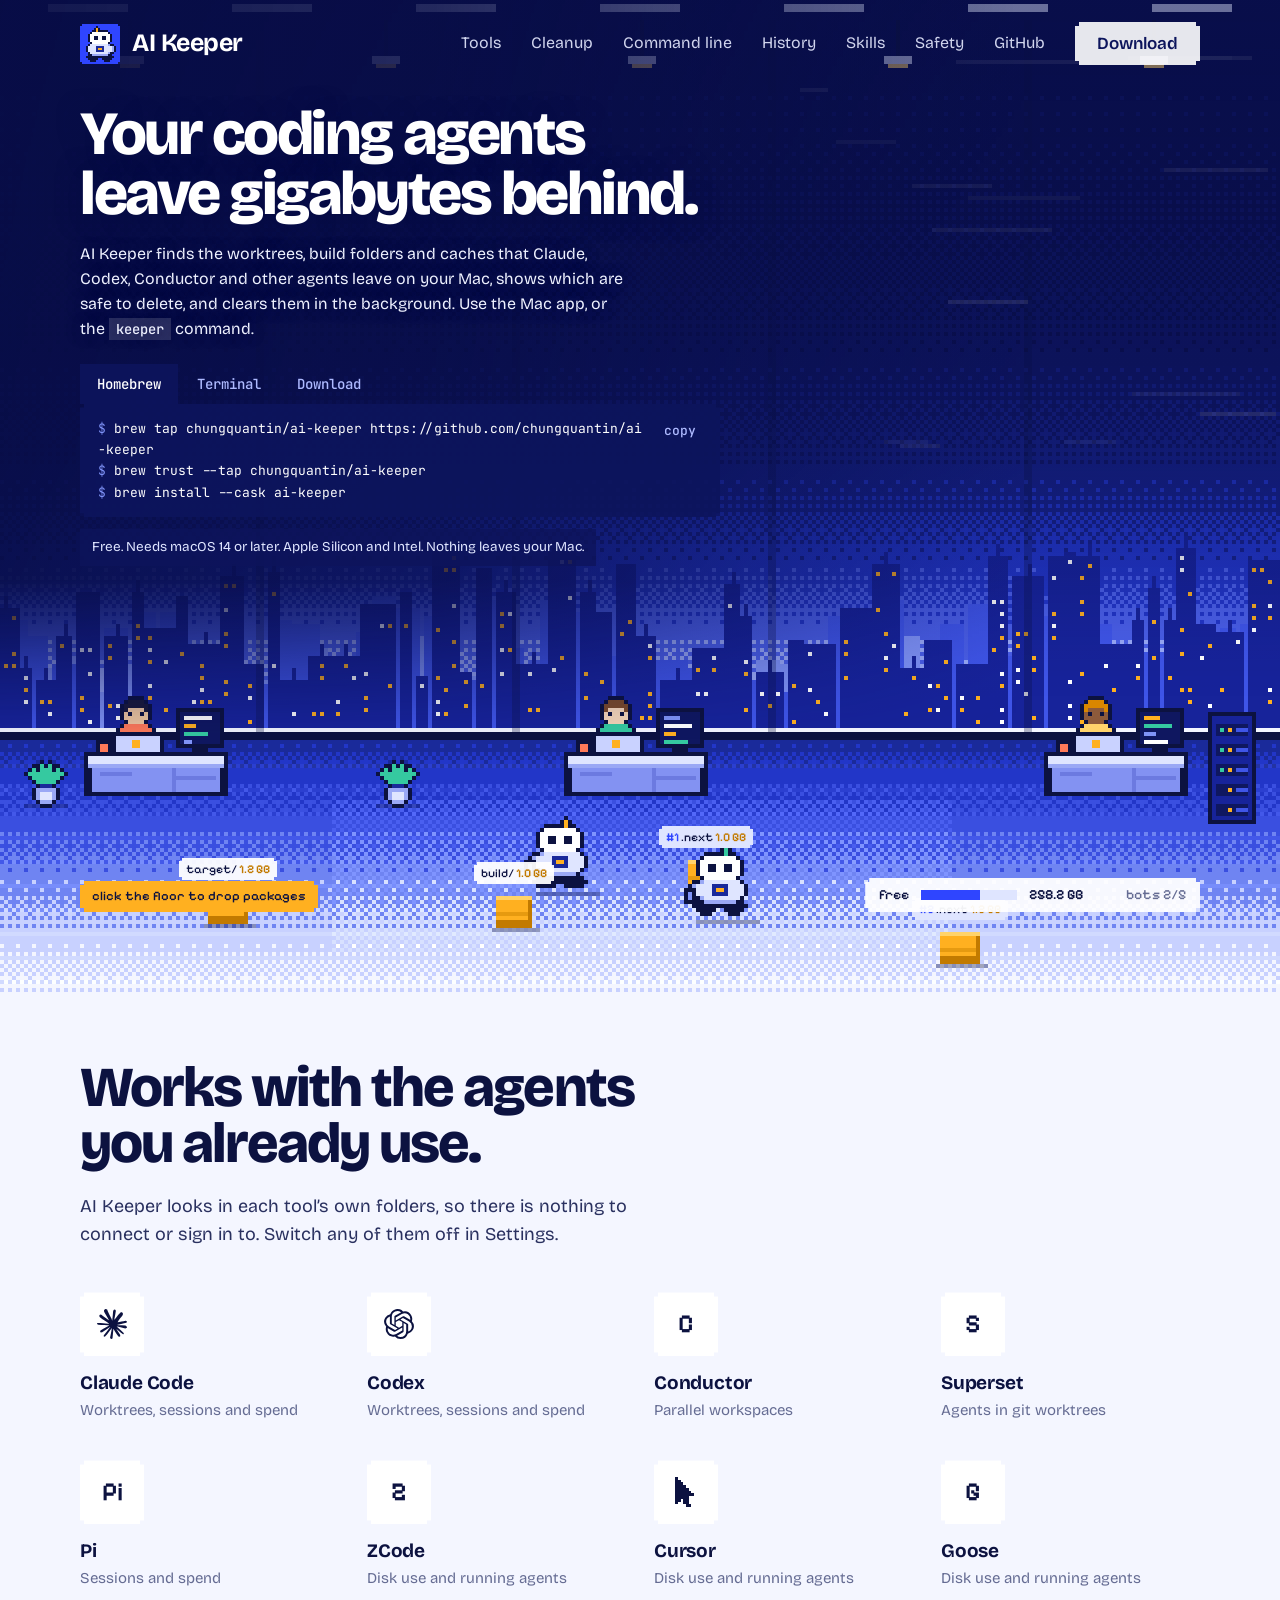
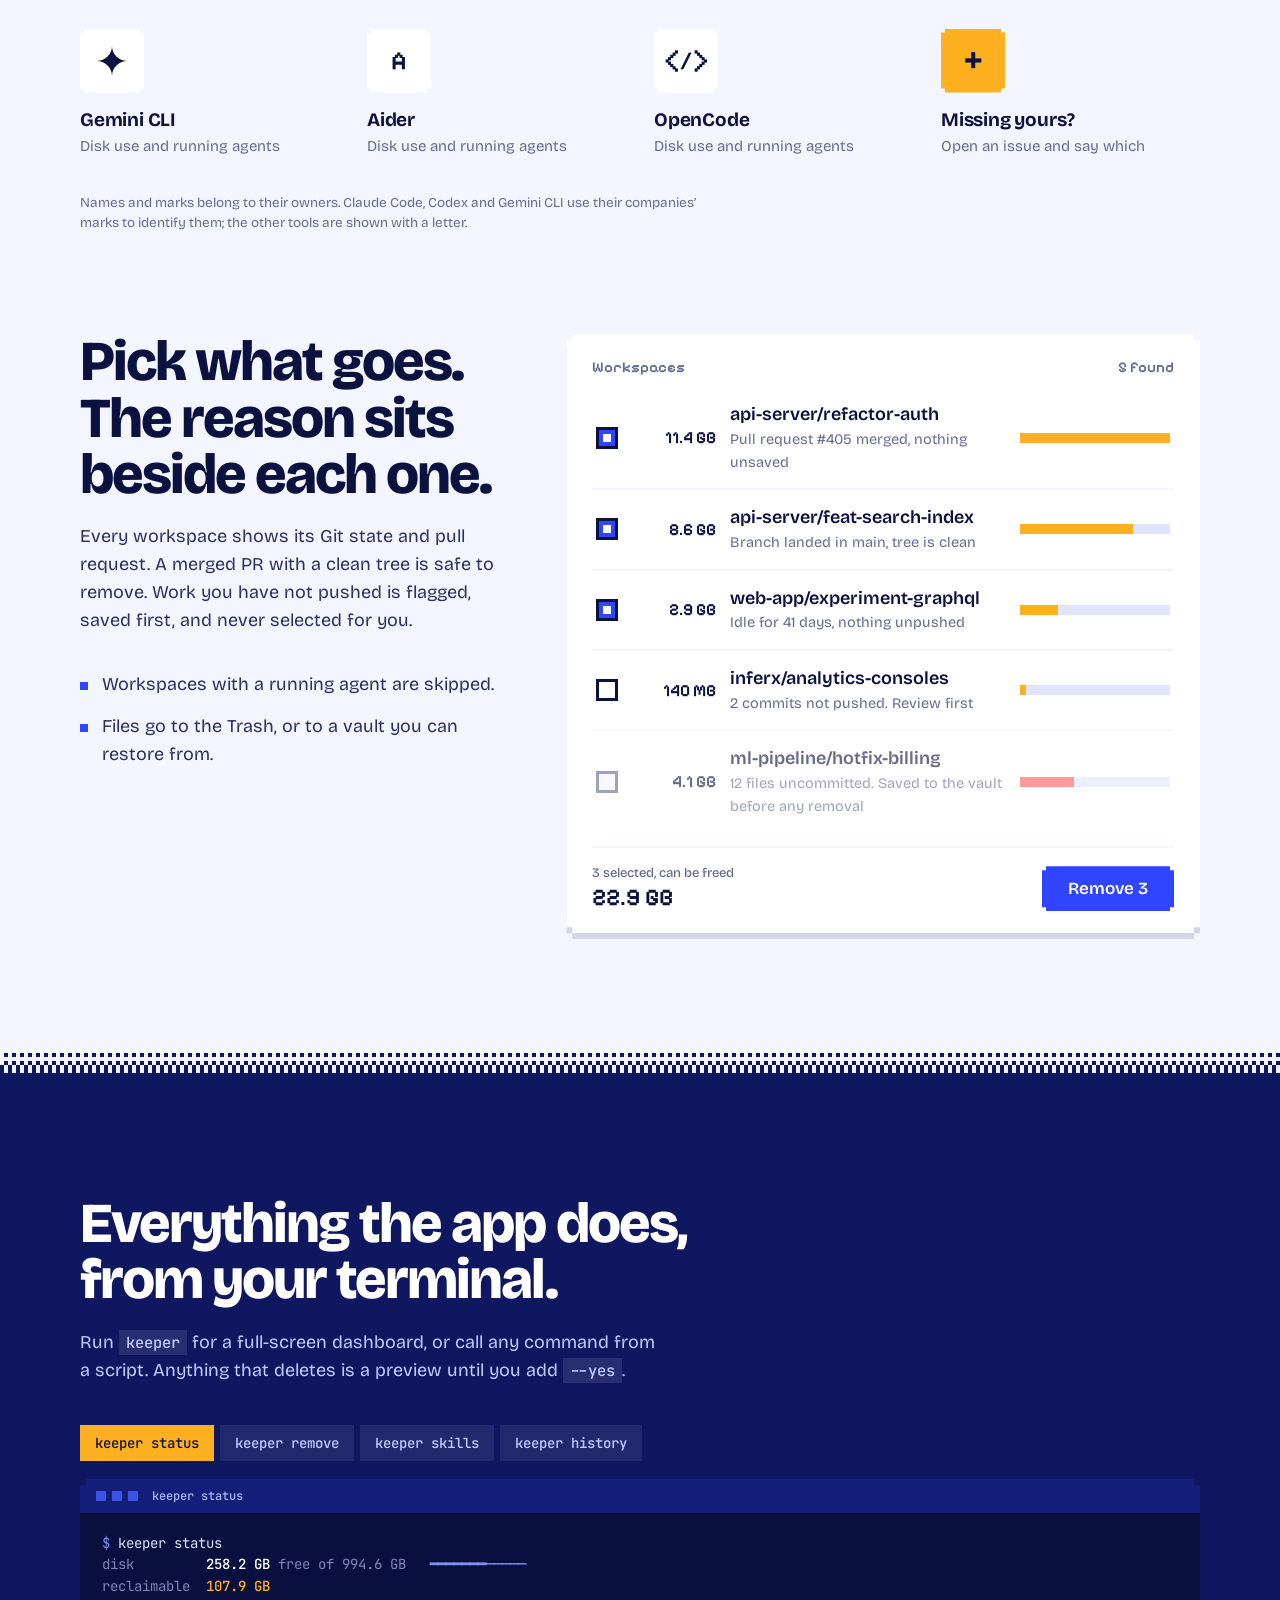
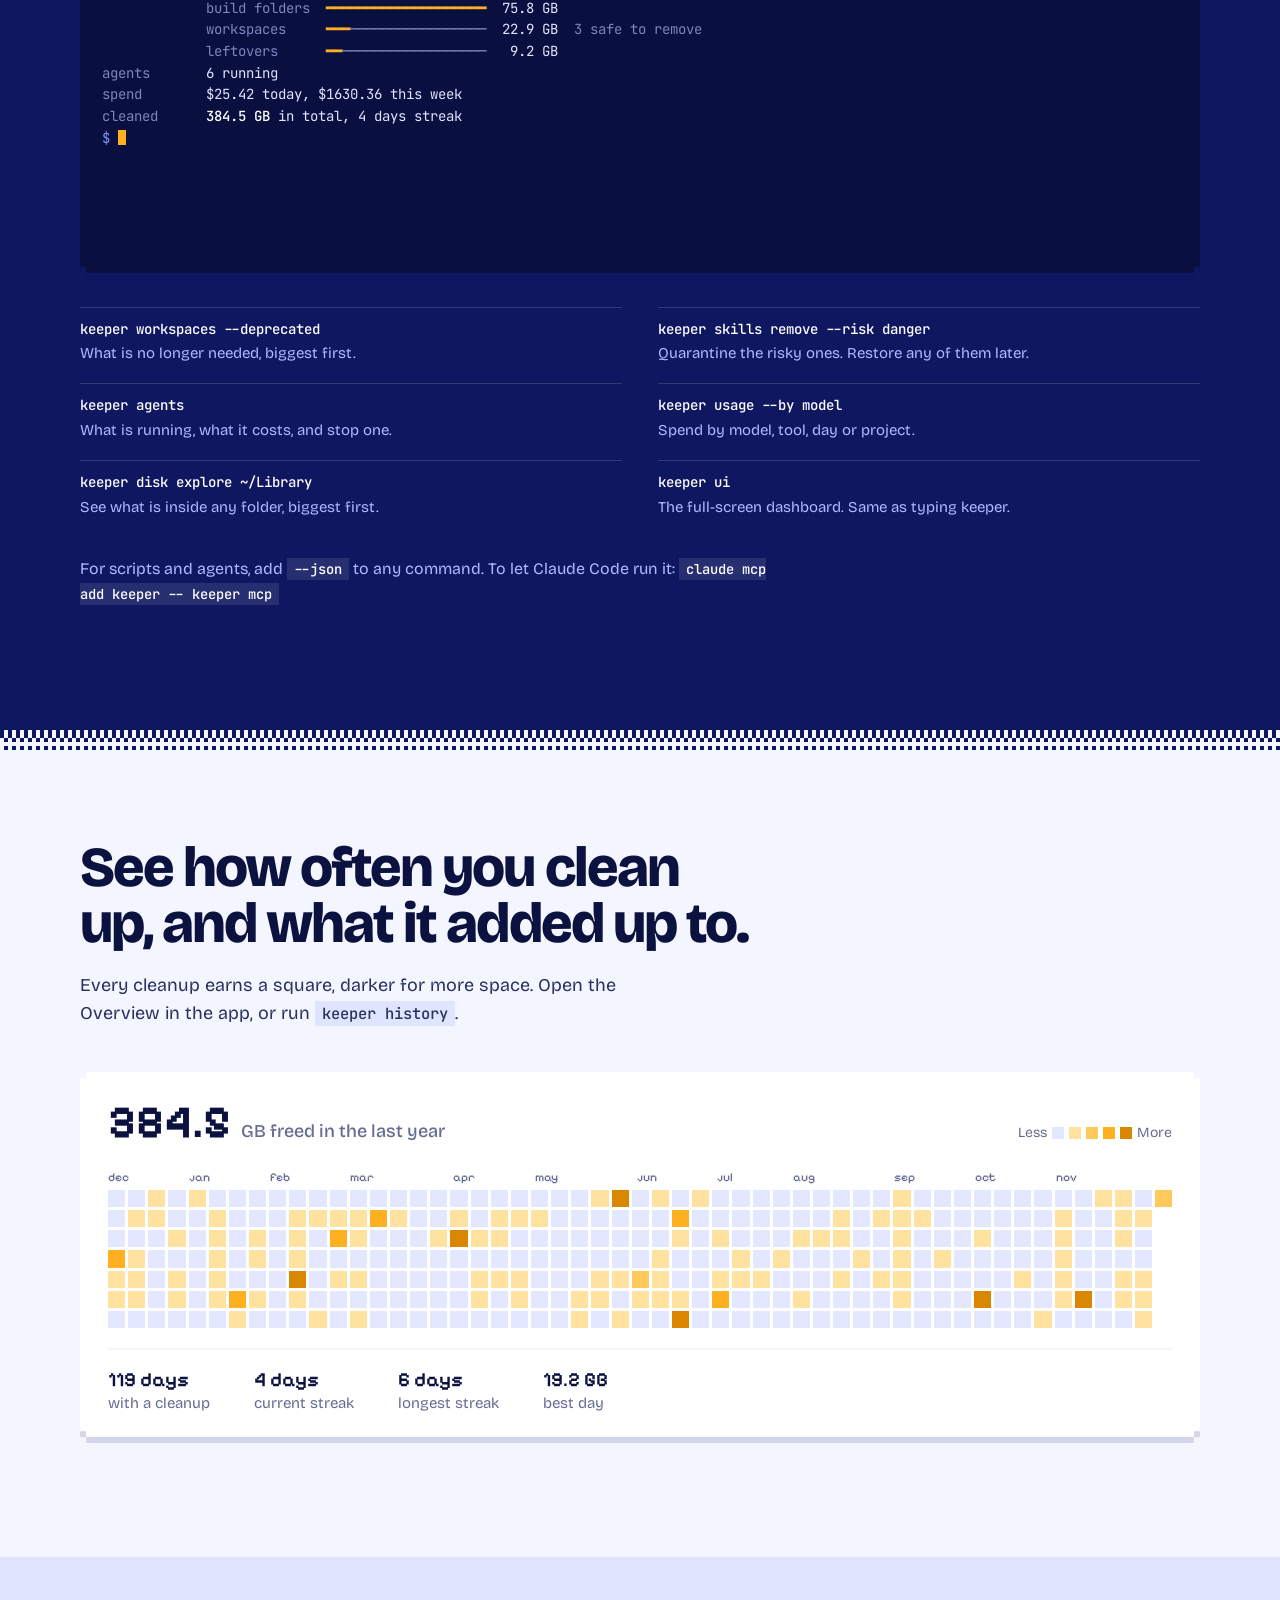
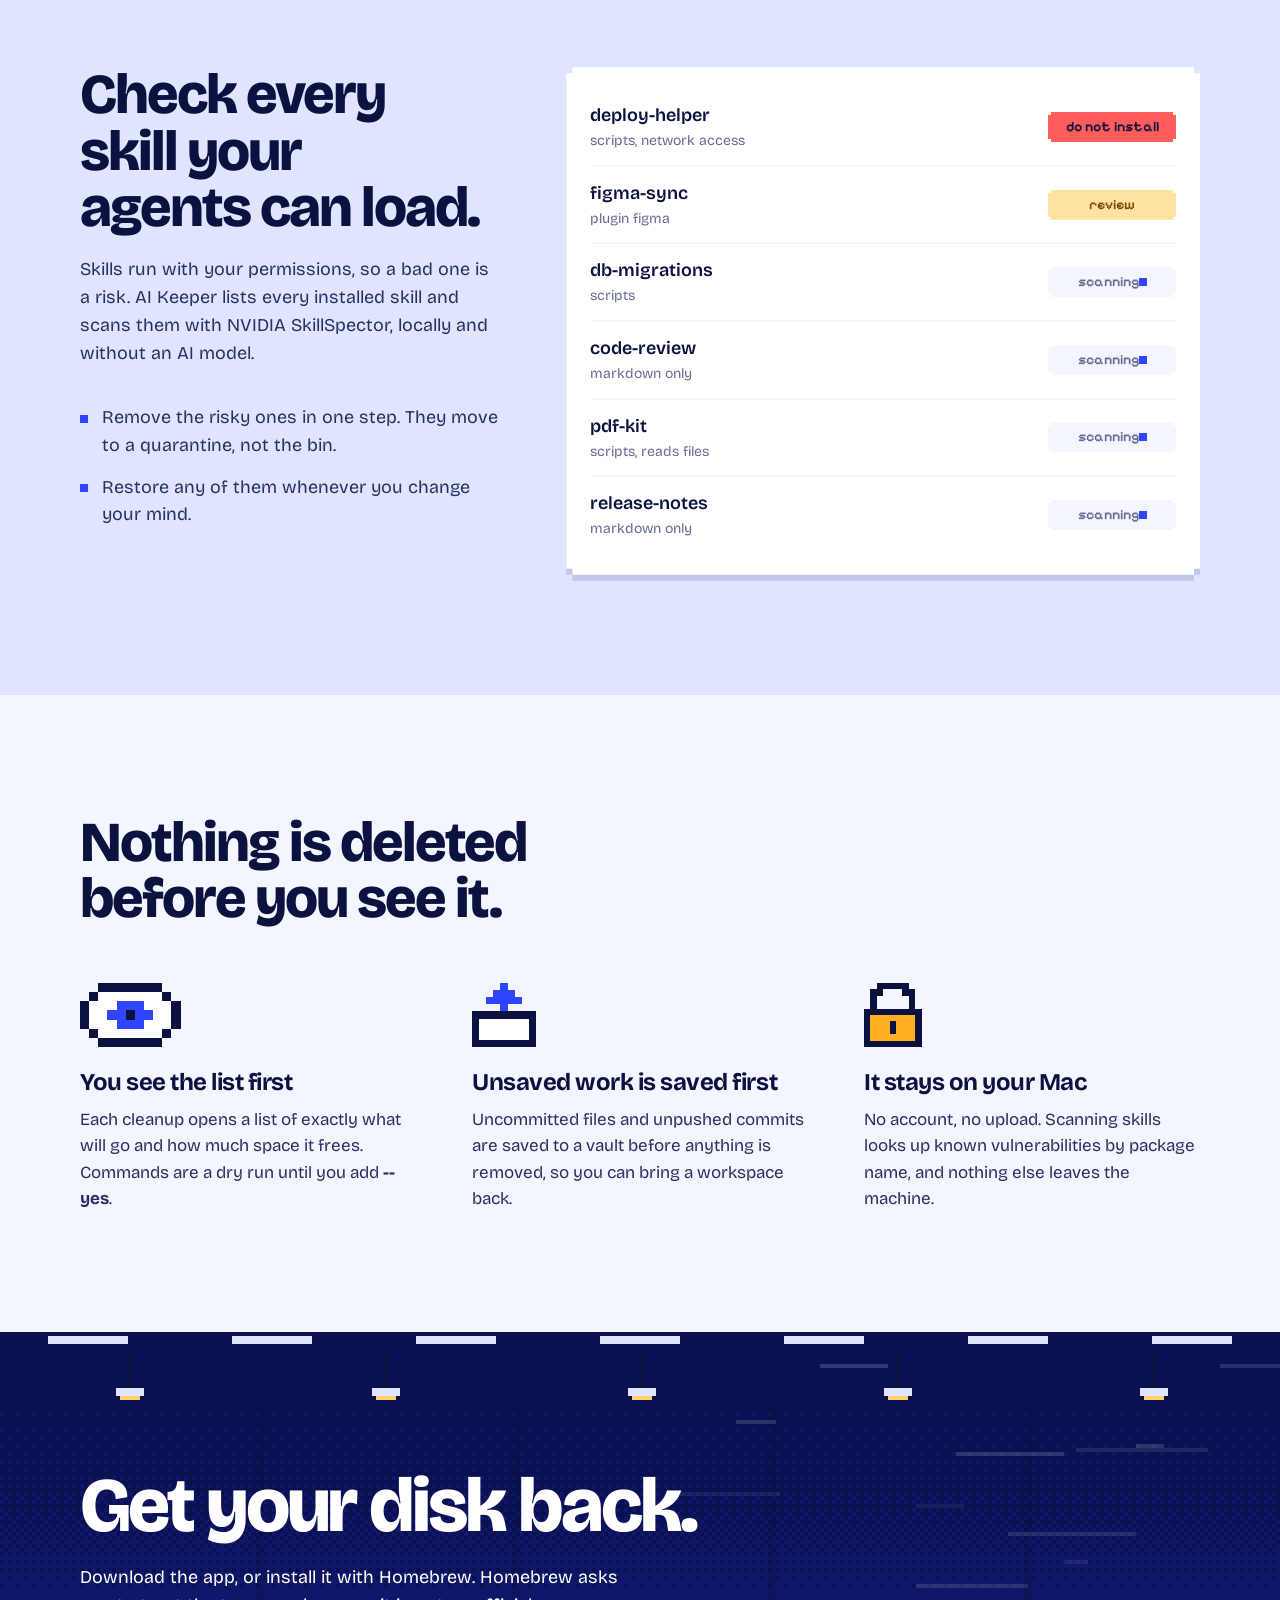
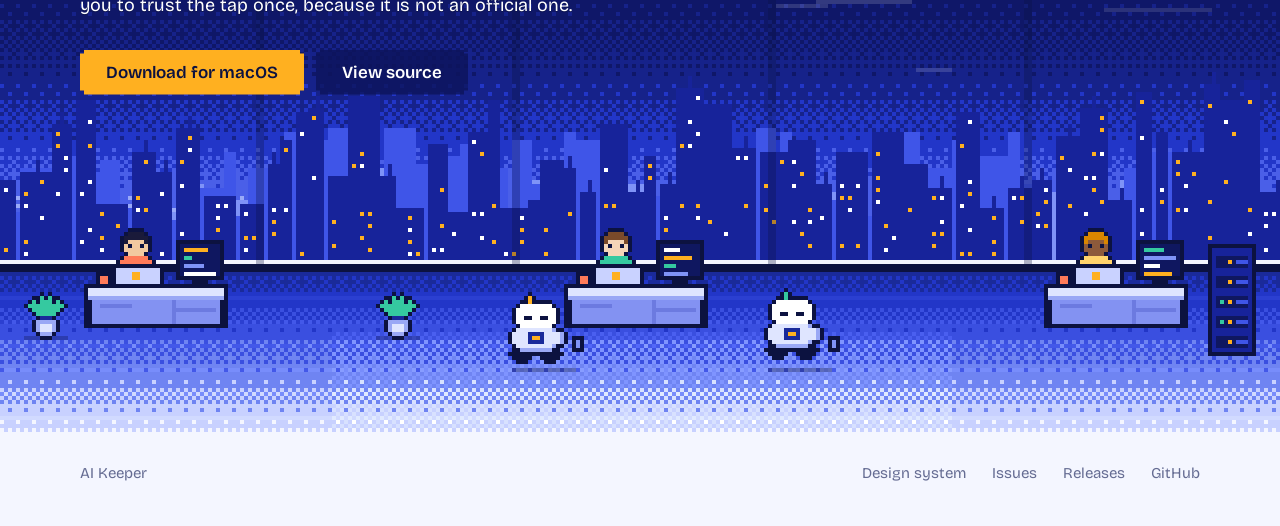
==== commit aa0c732d: "feat(site): add the supported tools section with logos Lists the 11 tools the app supports, with the" ====
--- a/site/index.html
+++ b/site/index.html
@@ -149,6 +149,18 @@
   background-position:0 0,0 8px,0 16px}
 .dither.up{transform:scaleY(-1)}
 
+
+/* supported tools */
+.tools{list-style:none;padding:0;margin:44px 0 0;display:grid;grid-template-columns:repeat(4,1fr);gap:38px 28px}
+.tools li{display:flex;flex-direction:column;gap:4px}
+.tools .mark{width:64px;height:64px;display:grid;place-items:center;background:#fff;color:var(--ink);margin-bottom:12px;--px:4px;font:600 26px/1 var(--pixel);text-decoration:none}
+.tools .mark svg{width:30px;height:30px}
+.tools .mark span{letter-spacing:-.02em}
+.tools .mark.ask{background:var(--amber);font-size:34px}
+.tools b{font:700 19px/1.2 var(--display);color:var(--ink);letter-spacing:-.01em}
+.tools li>span{font-size:15px;color:var(--muted)}
+.mini{margin-top:34px;font-size:13.5px;color:var(--muted);max-width:46em}
+@media (max-width:900px){.tools{grid-template-columns:repeat(2,1fr)}}
 /* picker */
 .picker{background:var(--white);padding:26px 26px 22px;--px:6px}
 .picker h3{font:600 15px/1 var(--pixel);color:var(--muted);margin-bottom:12px;display:flex;justify-content:space-between}
@@ -276,7 +288,7 @@
   <div class="nav"><div class="wrap">
     <a class="brand" href="#top"><img src="logo-robot.svg" alt="">AI Keeper</a>
     <nav aria-label="Main">
-      <a href="#picker">Cleanup</a><a href="#terminal">Command line</a><a href="#history">History</a><a href="#skills">Skills</a><a href="#safety">Safety</a><a href="https://github.com/chungquantin/ai-keeper">GitHub</a>
+      <a href="#tools">Tools</a><a href="#picker">Cleanup</a><a href="#terminal">Command line</a><a href="#history">History</a><a href="#skills">Skills</a><a href="#safety">Safety</a><a href="https://github.com/chungquantin/ai-keeper">GitHub</a>
       <a class="btn notch" href="#get" style="padding:13px 22px">Download</a>
     </nav>
   </div></div>
@@ -298,9 +310,25 @@
 </header>
 
 <main>
-<section class="sec" style="padding-top:34px">
+<section class="sec" id="tools" style="padding-top:60px;padding-bottom:40px">
   <div class="wrap">
-    <p class="works">Cleans up after <b>Claude Code</b>, <b>Codex</b>, <b>Conductor</b>, <b>Superset</b> and <b>Pi</b>. It also clears the caches, old chat history and build folders they leave next to your code.</p>
+    <h2>Works with the agents you already use.</h2>
+    <p class="sub">AI Keeper looks in each tool&rsquo;s own folders, so there is nothing to connect or sign in to. Switch any of them off in Settings.</p>
+    <ul class="tools">
+      <li><div class="mark notch"><svg fill="currentColor" aria-hidden="true" viewBox="0 0 24 24" xmlns="http://www.w3.org/2000/svg"><path d="m4.7144 15.9555 4.7174-2.6471.079-.2307-.079-.1275h-.2307l-.7893-.0486-2.6956-.0729-2.3375-.0971-2.2646-.1214-.5707-.1215-.5343-.7042.0546-.3522.4797-.3218.686.0608 1.5179.1032 2.2767.1578 1.6514.0972 2.4468.255h.3886l.0546-.1579-.1336-.0971-.1032-.0972L6.973 9.8356l-2.55-1.6879-1.3356-.9714-.7225-.4918-.3643-.4614-.1578-1.0078.6557-.7225.8803.0607.2246.0607.8925.686 1.9064 1.4754 2.4893 1.8336.3643.3035.1457-.1032.0182-.0728-.164-.2733-1.3539-2.4467-1.445-2.4893-.6435-1.032-.17-.6194c-.0607-.255-.1032-.4674-.1032-.7285L6.287.1335 6.6997 0l.9957.1336.419.3642.6192 1.4147 1.0018 2.2282 1.5543 3.0296.4553.8985.2429.8318.091.255h.1579v-.1457l.1275-1.706.2368-2.0947.2307-2.6957.0789-.7589.3764-.9107.7468-.4918.5828.2793.4797.686-.0668.4433-.2853 1.8517-.5586 2.9021-.3643 1.9429h.2125l.2429-.2429.9835-1.3053 1.6514-2.0643.7286-.8196.85-.9046.5464-.4311h1.0321l.759 1.1293-.34 1.1657-1.0625 1.3478-.8804 1.1414-1.2628 1.7-.7893 1.36.0729.1093.1882-.0183 2.8535-.607 1.5421-.2794 1.8396-.3157.8318.3886.091.3946-.3278.8075-1.967.4857-2.3072.4614-3.4364.8136-.0425.0304.0486.0607 1.5482.1457.6618.0364h1.621l3.0175.2247.7892.522.4736.6376-.079.4857-1.2142.6193-1.6393-.3886-3.825-.9107-1.3113-.3279h-.1822v.1093l1.0929 1.0686 2.0035 1.8092 2.5075 2.3314.1275.5768-.3218.4554-.34-.0486-2.2039-1.6575-.85-.7468-1.9246-1.621h-.1275v.17l.4432.6496 2.3436 3.5214.1214 1.0807-.17.3521-.6071.2125-.6679-.1214-1.3721-1.9246L14.38 17.959l-1.1414-1.9428-.1397.079-.674 7.2552-.3156.3703-.7286.2793-.6071-.4614-.3218-.7468.3218-1.4753.3886-1.9246.3157-1.53.2853-1.9004.17-.6314-.0121-.0425-.1397.0182-1.4328 1.9672-2.1796 2.9446-1.7243 1.8456-.4128.164-.7164-.3704.0667-.6618.4008-.5889 2.386-3.0357 1.4389-1.882.929-1.0868-.0062-.1579h-.0546l-6.3385 4.1164-1.1293.1457-.4857-.4554.0608-.7467.2307-.2429 1.9064-1.3114Z"/></svg></div><b>Claude Code</b><span>Worktrees, sessions and spend</span></li>
+      <li><div class="mark notch"><svg fill="currentColor" aria-hidden="true" viewBox="0 0 24 24" xmlns="http://www.w3.org/2000/svg"><path d="M22.2819 9.8211a5.9847 5.9847 0 0 0-.5157-4.9108 6.0462 6.0462 0 0 0-6.5098-2.9A6.0651 6.0651 0 0 0 4.9807 4.1818a5.9847 5.9847 0 0 0-3.9977 2.9 6.0462 6.0462 0 0 0 .7427 7.0966 5.98 5.98 0 0 0 .511 4.9107 6.051 6.051 0 0 0 6.5146 2.9001A5.9847 5.9847 0 0 0 13.2599 24a6.0557 6.0557 0 0 0 5.7718-4.2058 5.9894 5.9894 0 0 0 3.9977-2.9001 6.0557 6.0557 0 0 0-.7475-7.0729zm-9.022 12.6081a4.4755 4.4755 0 0 1-2.8764-1.0408l.1419-.0804 4.7783-2.7582a.7948.7948 0 0 0 .3927-.6813v-6.7369l2.02 1.1686a.071.071 0 0 1 .038.052v5.5826a4.504 4.504 0 0 1-4.4945 4.4944zm-9.6607-4.1254a4.4708 4.4708 0 0 1-.5346-3.0137l.142.0852 4.783 2.7582a.7712.7712 0 0 0 .7806 0l5.8428-3.3685v2.3324a.0804.0804 0 0 1-.0332.0615L9.74 19.9502a4.4992 4.4992 0 0 1-6.1408-1.6464zM2.3408 7.8956a4.485 4.485 0 0 1 2.3655-1.9728V11.6a.7664.7664 0 0 0 .3879.6765l5.8144 3.3543-2.0201 1.1685a.0757.0757 0 0 1-.071 0l-4.8303-2.7865A4.504 4.504 0 0 1 2.3408 7.872zm16.5963 3.8558L13.1038 8.364 15.1192 7.2a.0757.0757 0 0 1 .071 0l4.8303 2.7913a4.4944 4.4944 0 0 1-.6765 8.1042v-5.6772a.79.79 0 0 0-.407-.667zm2.0107-3.0231l-.142-.0852-4.7735-2.7818a.7759.7759 0 0 0-.7854 0L9.409 9.2297V6.8974a.0662.0662 0 0 1 .0284-.0615l4.8303-2.7866a4.4992 4.4992 0 0 1 6.6802 4.66zM8.3065 12.863l-2.02-1.1638a.0804.0804 0 0 1-.038-.0567V6.0742a4.4992 4.4992 0 0 1 7.3757-3.4537l-.142.0805L8.704 5.459a.7948.7948 0 0 0-.3927.6813zm1.0976-2.3654l2.602-1.4998 2.6069 1.4998v2.9994l-2.5974 1.4997-2.6067-1.4997Z"/></svg></div><b>Codex</b><span>Worktrees, sessions and spend</span></li>
+      <li><div class="mark notch"><span>C</span></div><b>Conductor</b><span>Parallel workspaces</span></li>
+      <li><div class="mark notch"><span>S</span></div><b>Superset</b><span>Agents in git worktrees</span></li>
+      <li><div class="mark notch"><span>Pi</span></div><b>Pi</b><span>Sessions and spend</span></li>
+      <li><div class="mark notch"><span>Z</span></div><b>ZCode</b><span>Disk use and running agents</span></li>
+      <li><div class="mark notch"><svg aria-hidden="true" viewBox="0 0 8 11" shape-rendering="crispEdges" fill="currentColor"><rect x="0" y="0" width="1" height="1"/><rect x="0" y="1" width="1" height="1"/><rect x="1" y="1" width="1" height="1"/><rect x="0" y="2" width="1" height="1"/><rect x="1" y="2" width="1" height="1"/><rect x="2" y="2" width="1" height="1"/><rect x="0" y="3" width="1" height="1"/><rect x="1" y="3" width="1" height="1"/><rect x="2" y="3" width="1" height="1"/><rect x="3" y="3" width="1" height="1"/><rect x="0" y="4" width="1" height="1"/><rect x="1" y="4" width="1" height="1"/><rect x="2" y="4" width="1" height="1"/><rect x="3" y="4" width="1" height="1"/><rect x="4" y="4" width="1" height="1"/><rect x="0" y="5" width="1" height="1"/><rect x="1" y="5" width="1" height="1"/><rect x="2" y="5" width="1" height="1"/><rect x="3" y="5" width="1" height="1"/><rect x="4" y="5" width="1" height="1"/><rect x="5" y="5" width="1" height="1"/><rect x="0" y="6" width="1" height="1"/><rect x="1" y="6" width="1" height="1"/><rect x="2" y="6" width="1" height="1"/><rect x="3" y="6" width="1" height="1"/><rect x="4" y="6" width="1" height="1"/><rect x="5" y="6" width="1" height="1"/><rect x="6" y="6" width="1" height="1"/><rect x="0" y="7" width="1" height="1"/><rect x="1" y="7" width="1" height="1"/><rect x="2" y="7" width="1" height="1"/><rect x="3" y="7" width="1" height="1"/><rect x="4" y="7" width="1" height="1"/><rect x="0" y="8" width="1" height="1"/><rect x="1" y="8" width="1" height="1"/><rect x="3" y="8" width="1" height="1"/><rect x="4" y="8" width="1" height="1"/><rect x="0" y="9" width="1" height="1"/><rect x="3" y="9" width="1" height="1"/><rect x="4" y="9" width="1" height="1"/><rect x="4" y="10" width="1" height="1"/><rect x="5" y="10" width="1" height="1"/></svg></div><b>Cursor</b><span>Disk use and running agents</span></li>
+      <li><div class="mark notch"><span>G</span></div><b>Goose</b><span>Disk use and running agents</span></li>
+      <li><div class="mark notch"><svg fill="currentColor" aria-hidden="true" viewBox="0 0 24 24" xmlns="http://www.w3.org/2000/svg"><path d="M11.04 19.32Q12 21.51 12 24q0-2.49.93-4.68.96-2.19 2.58-3.81t3.81-2.55Q21.51 12 24 12q-2.49 0-4.68-.93a12.3 12.3 0 0 1-3.81-2.58 12.3 12.3 0 0 1-2.58-3.81Q12 2.49 12 0q0 2.49-.96 4.68-.93 2.19-2.55 3.81a12.3 12.3 0 0 1-3.81 2.58Q2.49 12 0 12q2.49 0 4.68.96 2.19.93 3.81 2.55t2.55 3.81"/></svg></div><b>Gemini CLI</b><span>Disk use and running agents</span></li>
+      <li><div class="mark notch"><span>A</span></div><b>Aider</b><span>Disk use and running agents</span></li>
+      <li><div class="mark notch"><span>&lt;/&gt;</span></div><b>OpenCode</b><span>Disk use and running agents</span></li>
+      <li><a class="mark notch ask" href="https://github.com/chungquantin/ai-keeper/issues/new" aria-label="Request a tool">+</a><b>Missing yours?</b><span>Open an issue and say which</span></li>
+    </ul>
+    <p class="mini">Names and marks belong to their owners. Claude Code, Codex and Gemini CLI use their companies&rsquo; marks to identify them; the other tools are shown with a letter.</p>
   </div>
 </section>
 
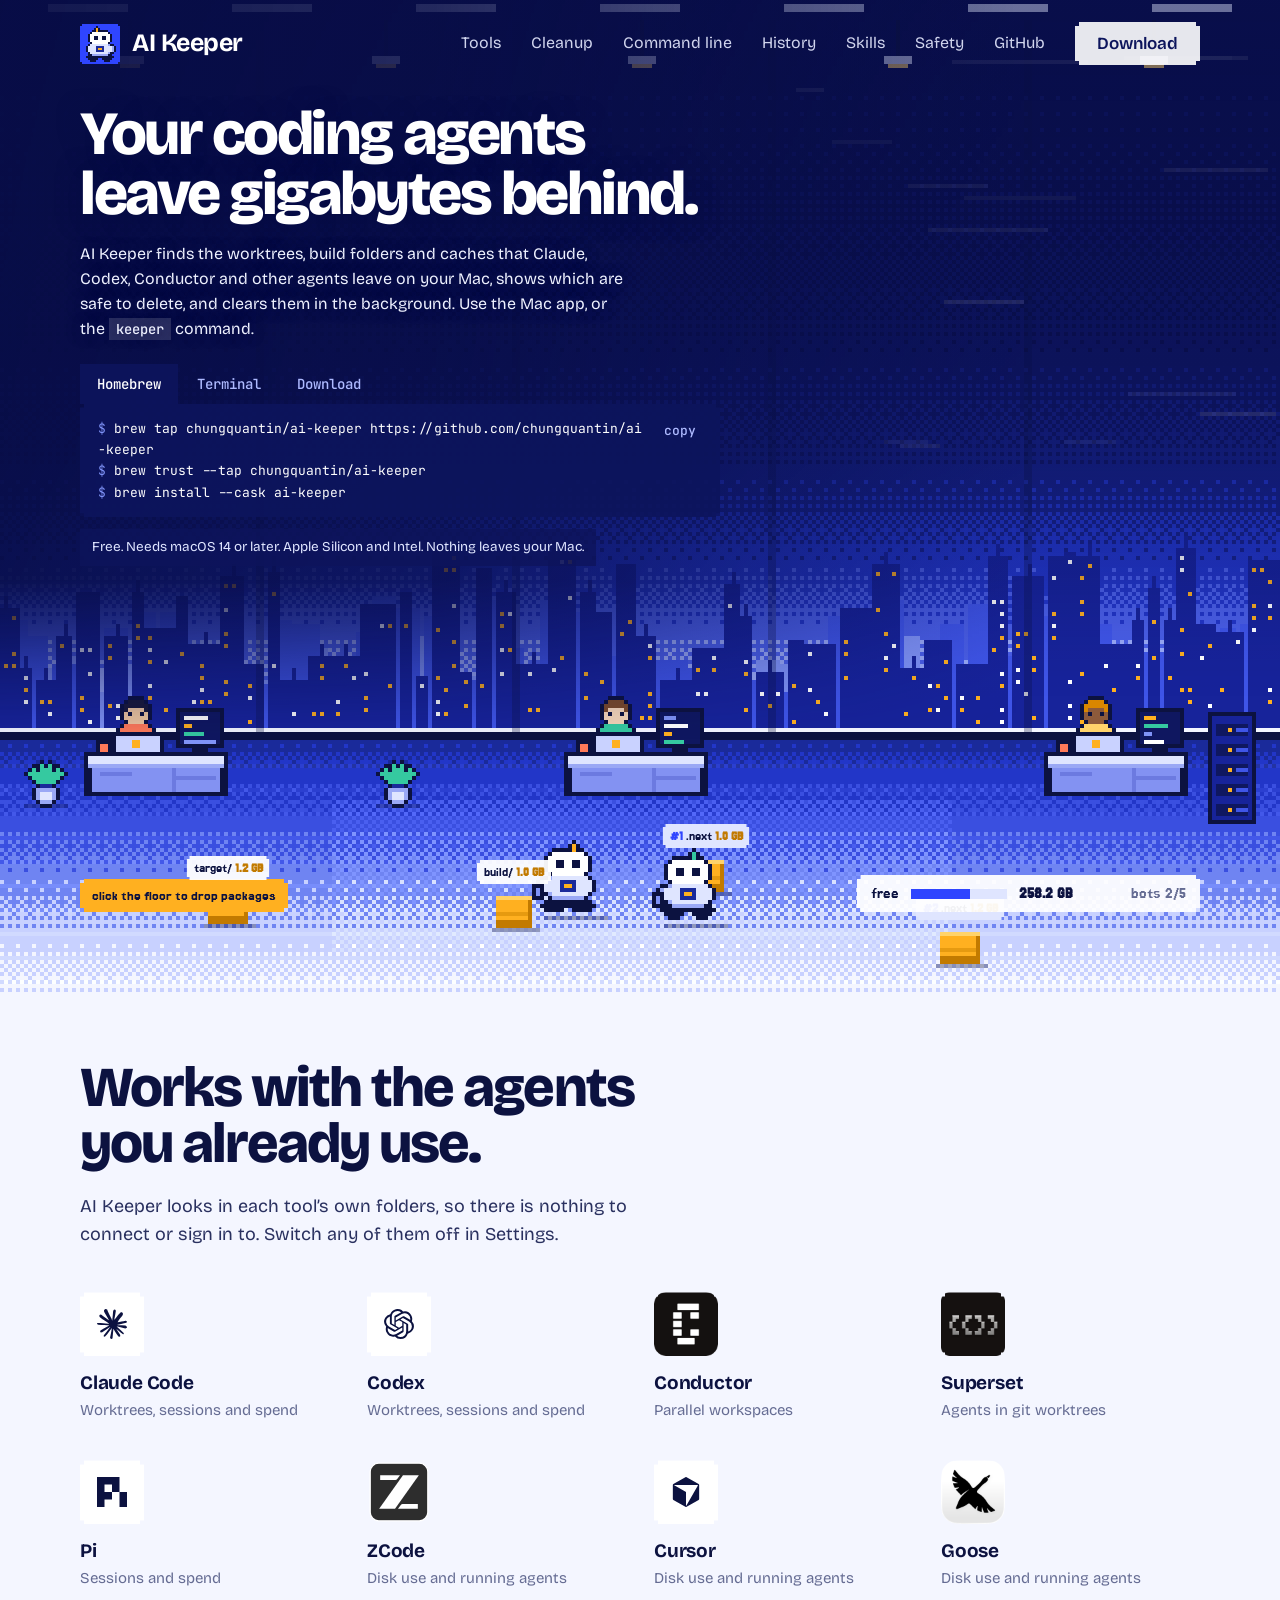
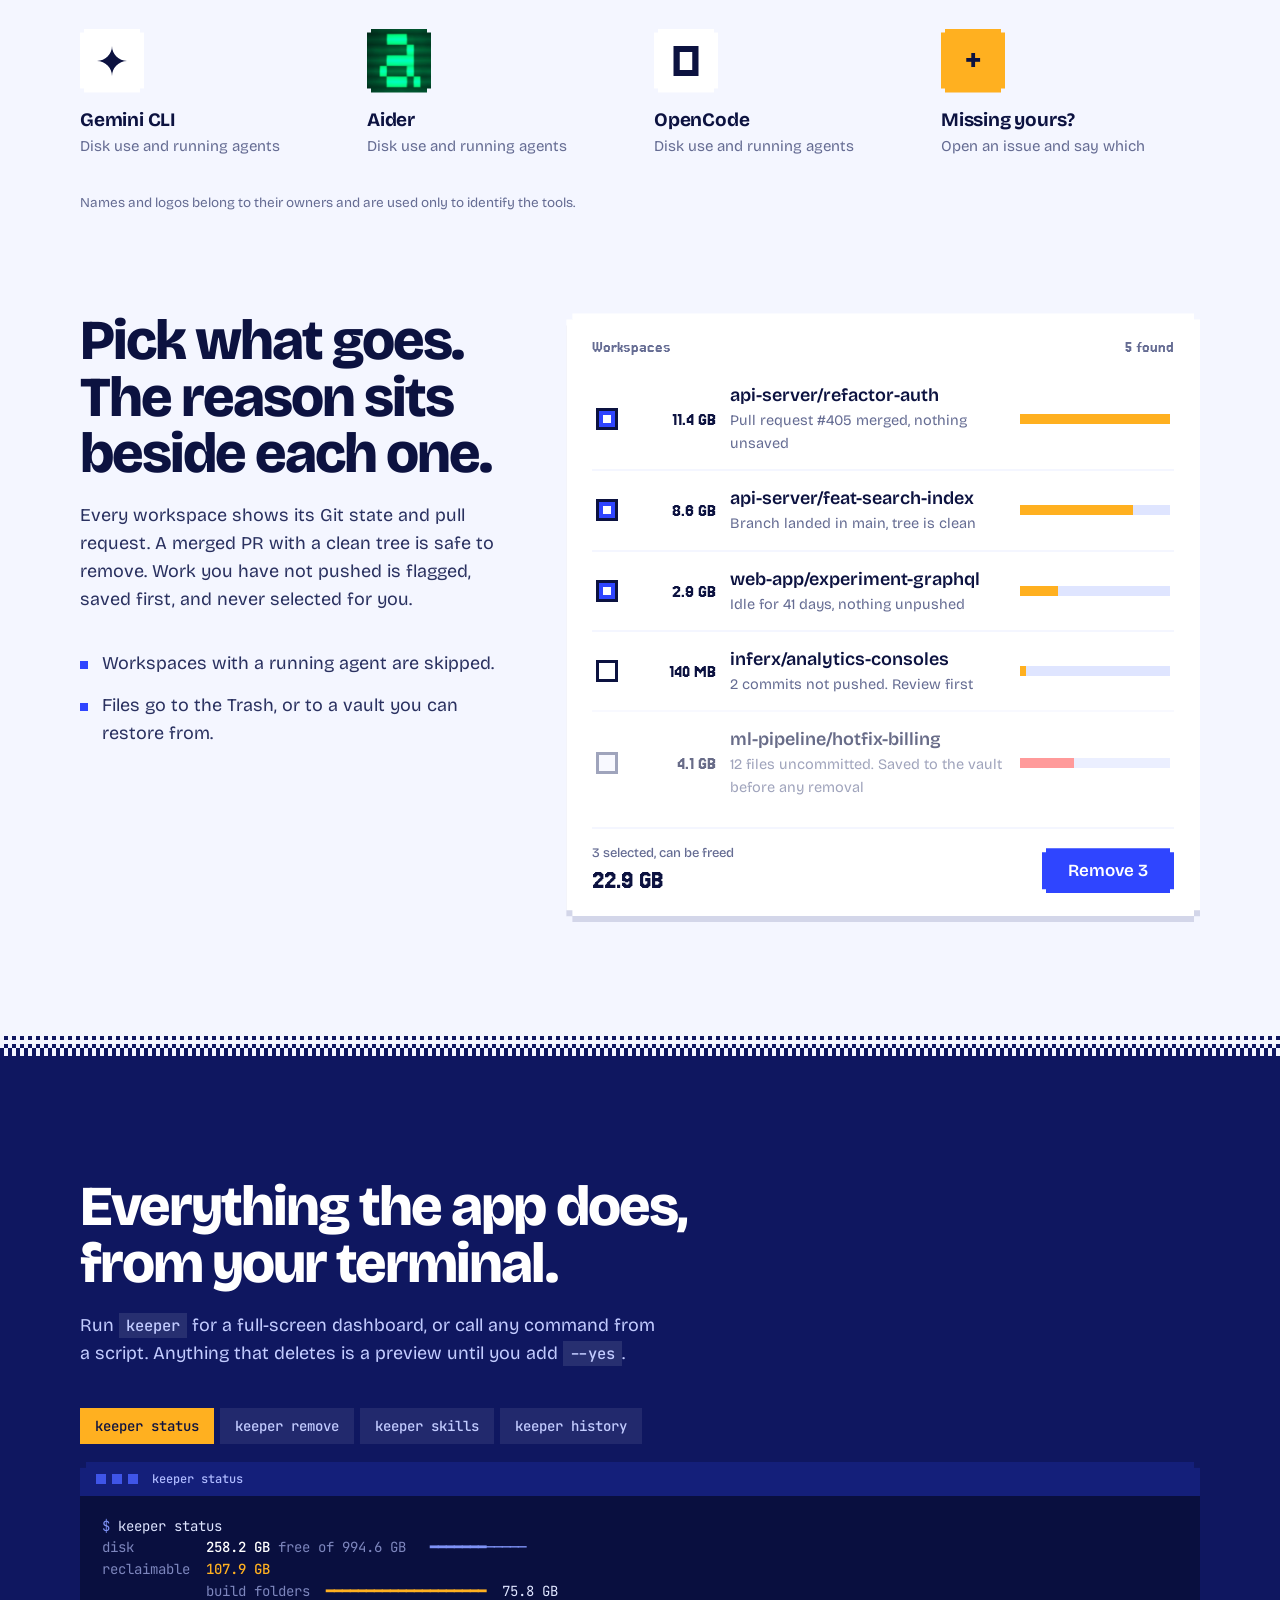
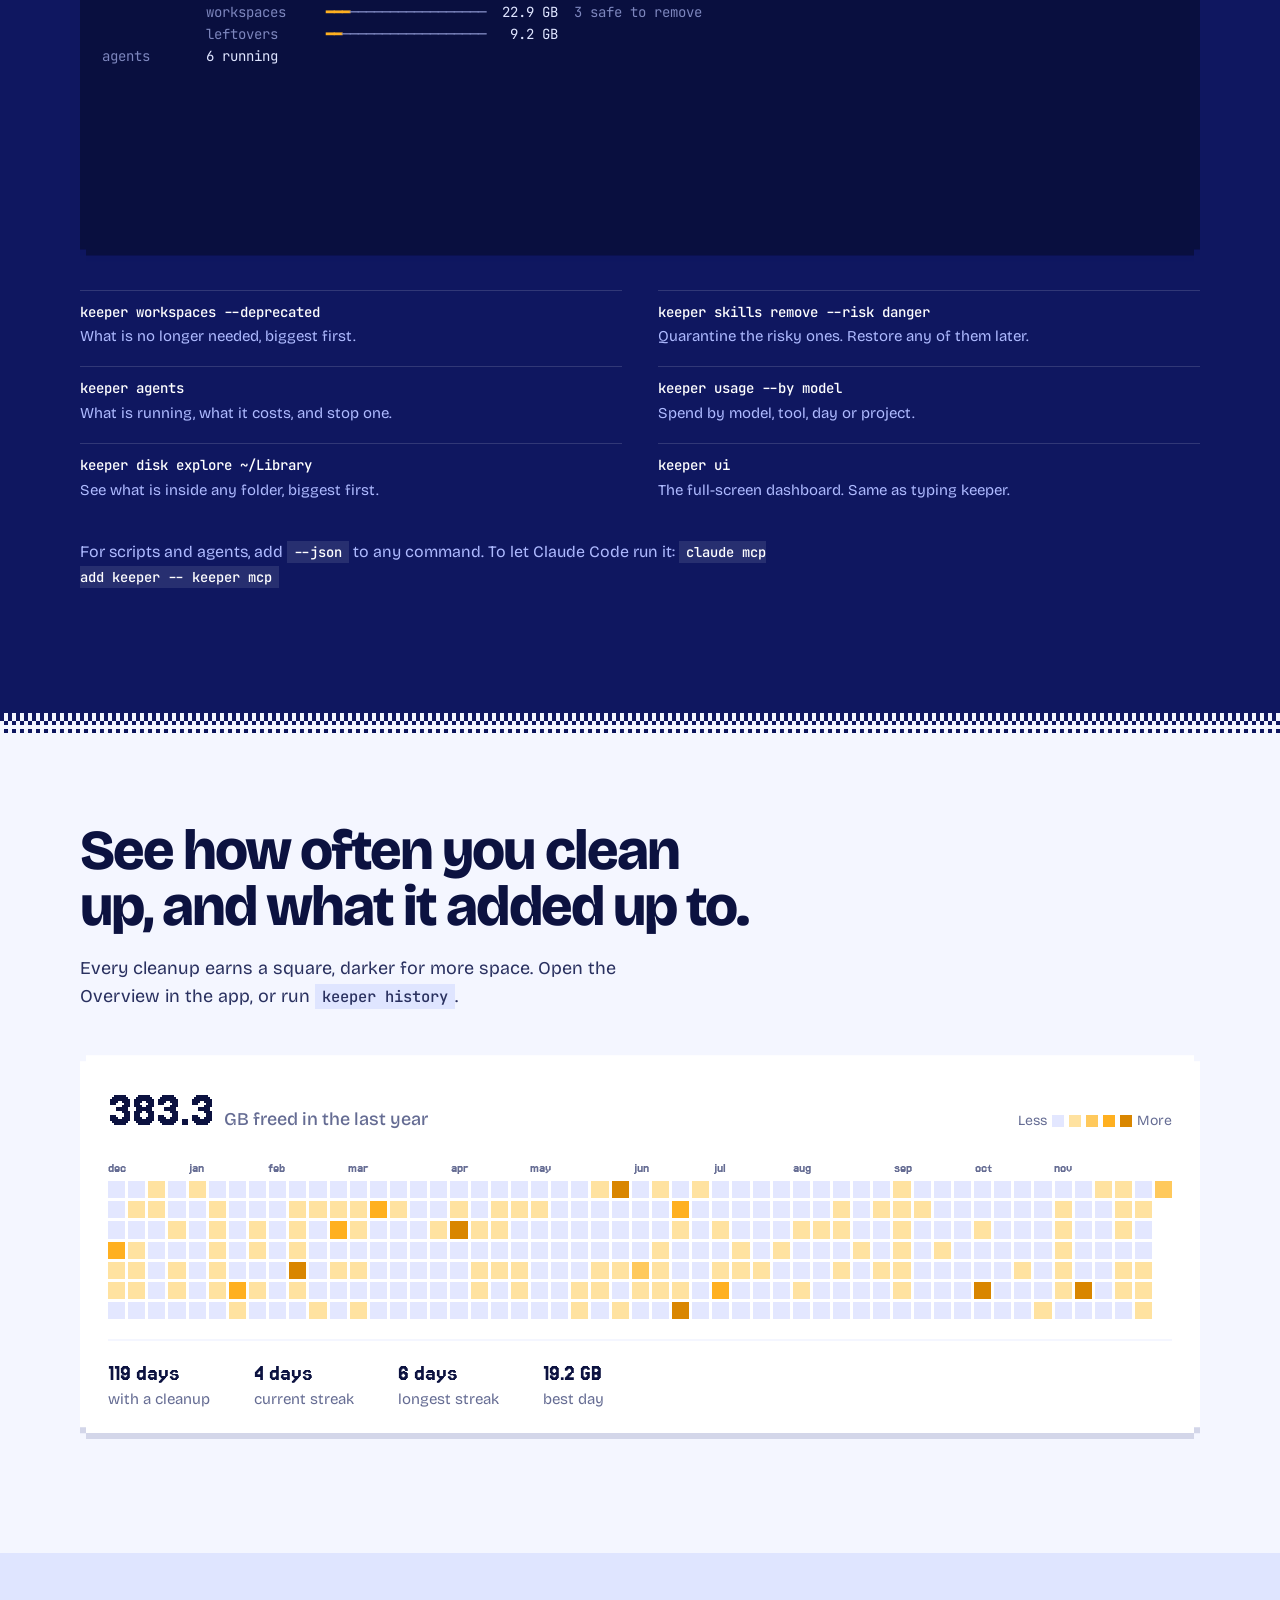
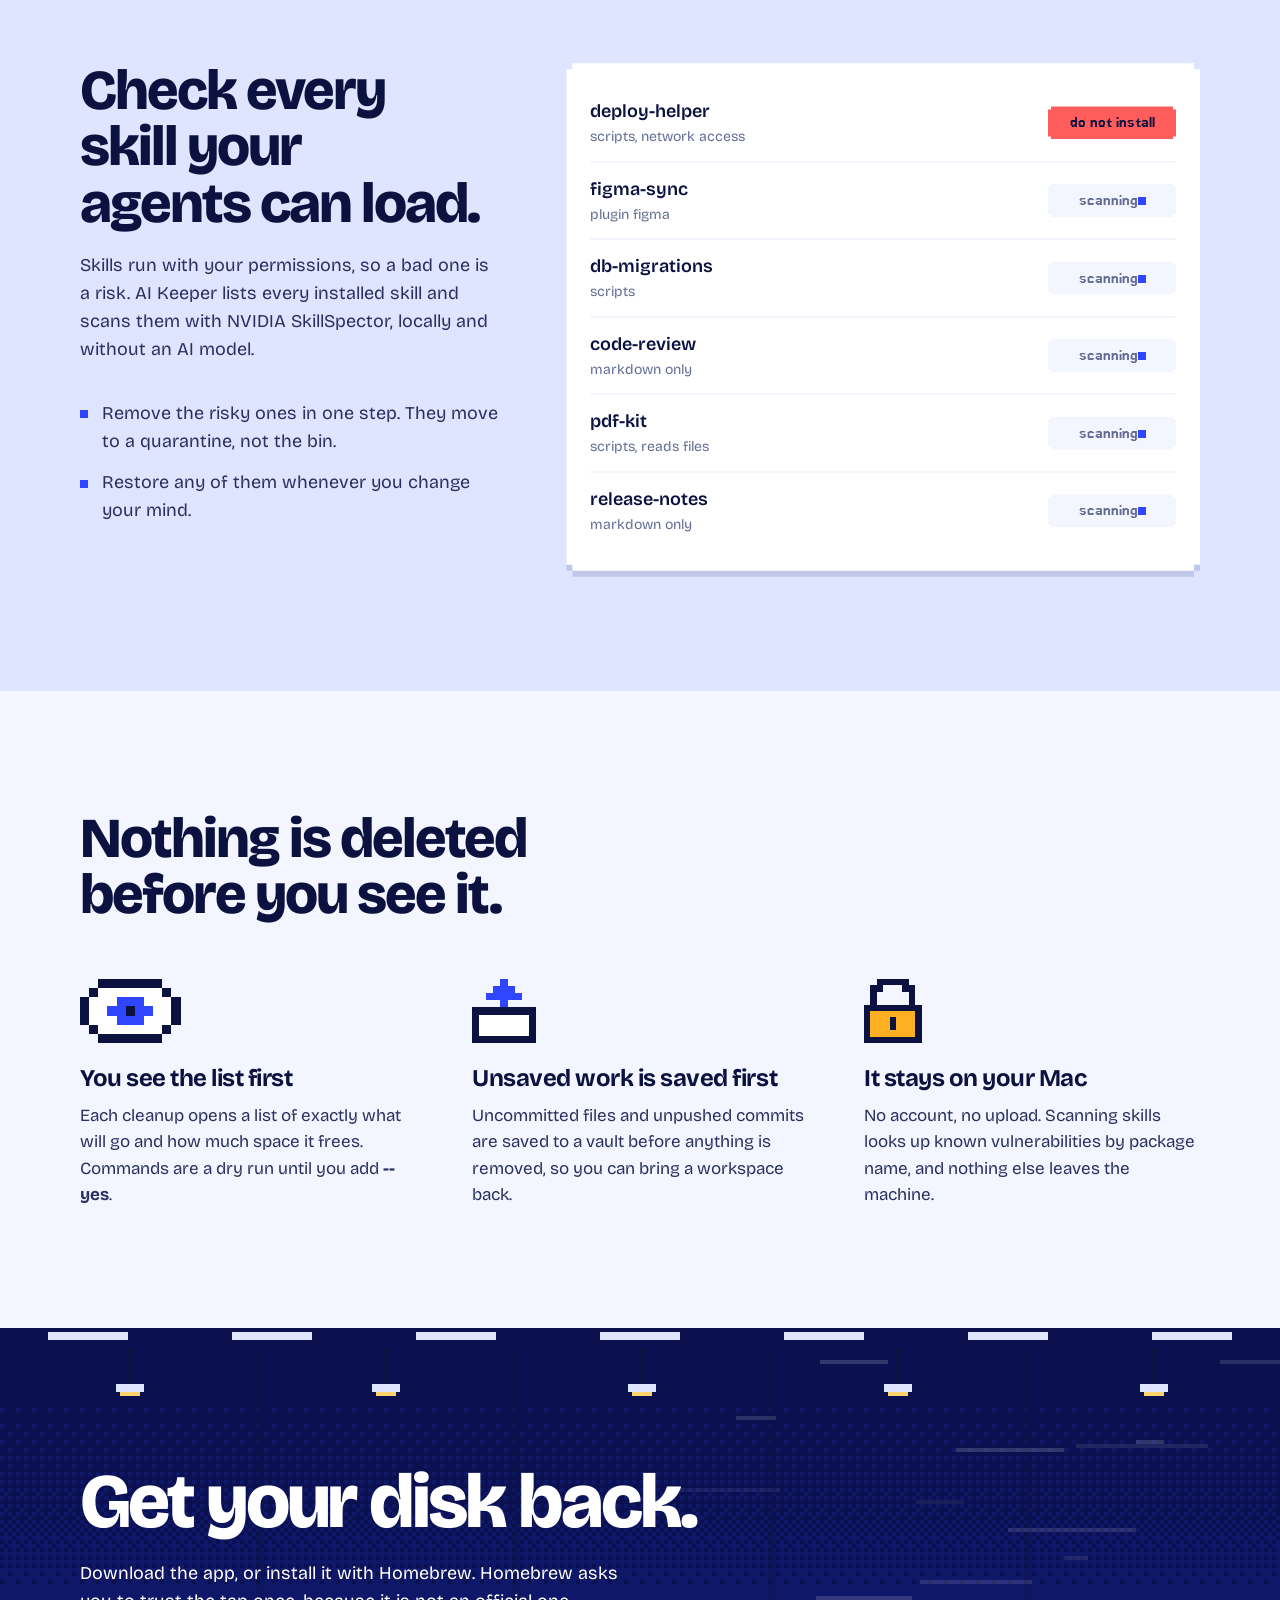
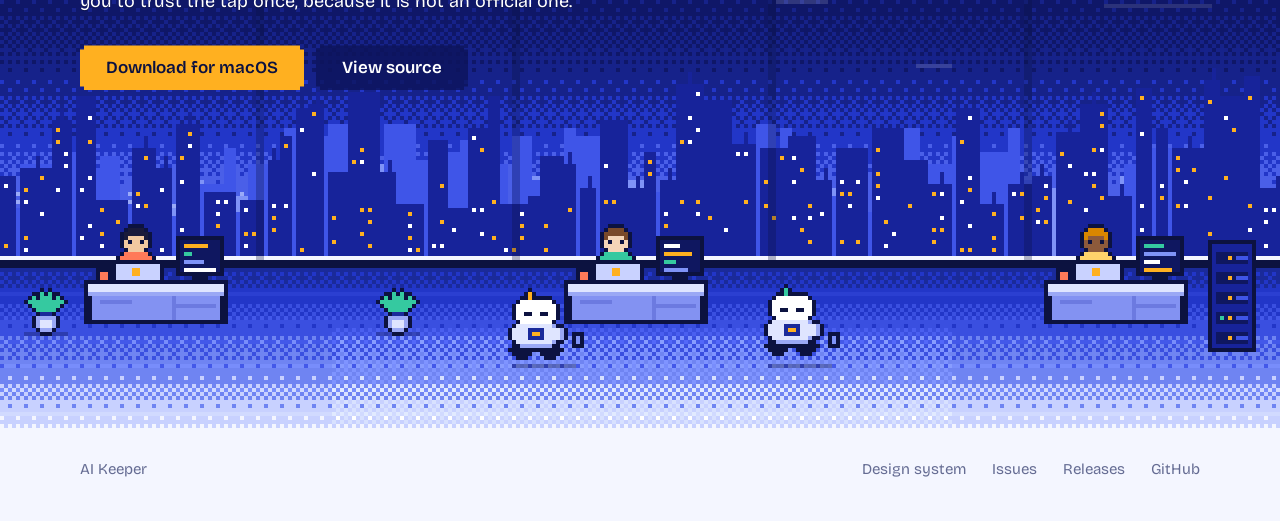
==== commit 287543fe: "feat: launch film, real tool logos and a more legible pixel font - video/: a 30s 16:9 launch film dr" ====
--- a/site/index.html
+++ b/site/index.html
@@ -66,13 +66,13 @@
 </script>
 <link rel="preconnect" href="https://fonts.googleapis.com">
 <link rel="preconnect" href="https://fonts.gstatic.com" crossorigin>
-<link href="https://fonts.googleapis.com/css2?family=Bricolage+Grotesque:opsz,wght@12..96,400..800&family=JetBrains+Mono:wght@400;500&family=Pixelify+Sans:wght@500;600&display=swap" rel="stylesheet">
+<link href="https://fonts.googleapis.com/css2?family=Bricolage+Grotesque:opsz,wght@12..96,400..800&family=JetBrains+Mono:wght@400;500&family=Jersey+15&display=swap" rel="stylesheet">
 <style>
 :root{
   --night:#0f1760; --deep:#1a2a9a; --cobalt:#2f45ff; --sky:#7f93f7; --mist:#dfe5ff; --paper:#f4f6ff; --white:#fff;
   --ink:#0c1240; --text:#2a3160; --muted:#656c93; --amber:#ffb020; --amber-d:#c27a00; --red:#ff5c5c; --line:#d5dbff;
   --px:4px;
-  --display:"Bricolage Grotesque",system-ui,sans-serif; --pixel:"Pixelify Sans","Bricolage Grotesque",monospace; --mono:"JetBrains Mono",ui-monospace,Menlo,monospace;
+  --display:"Bricolage Grotesque",system-ui,sans-serif; --pixel:"Jersey 15","Bricolage Grotesque",monospace; --mono:"JetBrains Mono",ui-monospace,Menlo,monospace;
 }
 *{box-sizing:border-box;margin:0}
 html{scroll-behavior:smooth}
@@ -104,10 +104,10 @@
 .hero{position:relative;min-height:max(1000px,100svh);overflow:hidden;background:var(--night);color:#fff}
 .hero canvas{position:absolute;left:0;top:0;image-rendering:pixelated;image-rendering:crisp-edges;image-rendering:pixelated}
 .tags{position:absolute;left:0;top:0;pointer-events:none;z-index:4}
-.tag{position:absolute;transform:translate(-50%,-100%);font:500 12px/1 var(--pixel);white-space:nowrap;background:rgba(255,255,255,.94);color:var(--ink);padding:5px 7px;--px:3px;transition:opacity .25s}
+.tag{position:absolute;transform:translate(-50%,-100%);font:400 14px/1 var(--pixel);white-space:nowrap;background:rgba(255,255,255,.94);color:var(--ink);padding:5px 7px;--px:3px;transition:opacity .25s}
 .tag b{color:var(--amber-d);font-weight:600}
 .tag.busy{background:var(--amber)}.tag.busy b{color:var(--ink)}
-.pop{position:absolute;transform:translate(-50%,-100%);font:600 15px/1 var(--pixel);color:#fff;text-shadow:0 2px 0 var(--ink);animation:pop 1.3s steps(9) forwards}
+.pop{position:absolute;transform:translate(-50%,-100%);font:400 17px/1 var(--pixel);color:#fff;text-shadow:0 2px 0 var(--ink);animation:pop 1.3s steps(9) forwards}
 @keyframes pop{to{transform:translate(-50%,-190%);opacity:0}}
 .shade{position:absolute;inset:0;z-index:2;pointer-events:none;background:linear-gradient(90deg,rgba(8,13,70,.9) 0,rgba(8,13,70,.72) 34%,rgba(8,13,70,.28) 62%,transparent 80%),linear-gradient(180deg,rgba(8,13,70,.55) 0,rgba(8,13,70,.35) 45%,transparent 70%);-webkit-mask-image:linear-gradient(180deg,#000 0,#000 58%,transparent 74%);mask-image:linear-gradient(180deg,#000 0,#000 58%,transparent 74%)}
 .hero-inner{position:relative;z-index:3;padding-top:104px;pointer-events:none}
@@ -125,8 +125,8 @@
 .code button,.code a.get{flex:none;font:500 13px/1 var(--mono);color:#aebaff;background:transparent;border:0;cursor:pointer;padding:6px;text-decoration:none}
 .code button:hover,.code a.get:hover{color:#fff}
 .fine{margin-top:12px;font-size:13.5px;color:#dfe5ff;display:inline-block;background:rgba(13,20,92,.78);padding:8px 12px}
-.hud{position:absolute;right:max(20px,calc((100% - 1120px)/2));bottom:88px;z-index:5;white-space:nowrap;display:flex;align-items:center;gap:12px;font:500 14px/1 var(--pixel);background:rgba(255,255,255,.94);color:var(--ink);padding:10px 14px;--px:4px}
-.hint{position:absolute;left:max(20px,calc((100% - 1120px)/2));bottom:88px;z-index:3;font:500 13px/1 var(--pixel);background:var(--amber);color:var(--ink);padding:9px 12px;--px:4px;animation:nudge 1.6s steps(2) infinite;pointer-events:none}
+.hud{position:absolute;right:max(20px,calc((100% - 1120px)/2));bottom:88px;z-index:5;white-space:nowrap;display:flex;align-items:center;gap:12px;font:400 17px/1 var(--pixel);background:rgba(255,255,255,.94);color:var(--ink);padding:10px 14px;--px:4px}
+.hint{position:absolute;left:max(20px,calc((100% - 1120px)/2));bottom:88px;z-index:3;font:400 15px/1 var(--pixel);background:var(--amber);color:var(--ink);padding:9px 12px;--px:4px;animation:nudge 1.6s steps(2) infinite;pointer-events:none}
 @keyframes nudge{50%{transform:translateY(-3px)}}
 .hero canvas{cursor:pointer}
 .tag.wait{background:#dfe5ff}
@@ -153,8 +153,10 @@
 /* supported tools */
 .tools{list-style:none;padding:0;margin:44px 0 0;display:grid;grid-template-columns:repeat(4,1fr);gap:38px 28px}
 .tools li{display:flex;flex-direction:column;gap:4px}
-.tools .mark{width:64px;height:64px;display:grid;place-items:center;background:#fff;color:var(--ink);margin-bottom:12px;--px:4px;font:600 26px/1 var(--pixel);text-decoration:none}
+.tools .mark{width:64px;height:64px;display:grid;place-items:center;background:#fff;color:var(--ink);margin-bottom:12px;--px:4px;font:400 30px/1 var(--pixel);text-decoration:none}
 .tools .mark svg{width:30px;height:30px}
+.tools .mark.pic{padding:0;overflow:hidden;background:transparent}
+.tools .mark.pic img{width:100%;height:100%;display:block;object-fit:cover}
 .tools .mark span{letter-spacing:-.02em}
 .tools .mark.ask{background:var(--amber);font-size:34px}
 .tools b{font:700 19px/1.2 var(--display);color:var(--ink);letter-spacing:-.01em}
@@ -163,7 +165,7 @@
 @media (max-width:900px){.tools{grid-template-columns:repeat(2,1fr)}}
 /* picker */
 .picker{background:var(--white);padding:26px 26px 22px;--px:6px}
-.picker h3{font:600 15px/1 var(--pixel);color:var(--muted);margin-bottom:12px;display:flex;justify-content:space-between}
+.picker h3{font:400 17px/1 var(--pixel);color:var(--muted);margin-bottom:12px;display:flex;justify-content:space-between}
 .row{display:grid;grid-template-columns:28px 78px minmax(0,1fr) 150px;gap:14px;align-items:center;padding:14px 4px;border-top:2px solid var(--paper);cursor:pointer}
 .row:first-of-type{border-top:0}
 .row .box{width:22px;height:22px;border:3px solid var(--ink);background:#fff;display:grid;place-items:center}
@@ -171,7 +173,7 @@
 .row[aria-checked=true] .box::after{content:"";width:8px;height:8px;background:#fff}
 .row.locked{cursor:not-allowed;opacity:.62}
 .row.locked .box{border-color:var(--muted);background:var(--paper)}
-.row .sz{font:600 17px/1 var(--pixel);color:var(--ink);text-align:right}
+.row .sz{font:400 20px/1 var(--pixel);color:var(--ink);text-align:right}
 .row .nm{min-width:0}
 .row .nm strong{display:block;font-weight:600;color:var(--ink);white-space:nowrap;overflow:hidden;text-overflow:ellipsis}
 .row .nm span{font-size:14.5px;color:var(--muted);display:block}
@@ -181,7 +183,7 @@
 .row.gone{animation:gone .7s steps(7) forwards;pointer-events:none}
 @keyframes gone{40%{opacity:.8;filter:contrast(1.8)}100%{opacity:0;transform:translateX(26px);height:0;padding:0;border:0}}
 .pbar{display:flex;align-items:center;justify-content:space-between;gap:16px;margin-top:14px;padding-top:18px;border-top:2px solid var(--paper)}
-.pbar .tot{font:600 24px/1 var(--pixel);color:var(--ink)}
+.pbar .tot{font:400 28px/1 var(--pixel);color:var(--ink)}
 .pbar .tot small{display:block;font:500 13px/1 var(--display);color:var(--muted);margin-bottom:6px}
 .pbar .tot.done{color:var(--cobalt)}
 .pbar button.btn[disabled]{opacity:.4;cursor:not-allowed;transform:none}
@@ -211,10 +213,10 @@
 /* history */
 .chart{background:#fff;padding:28px 28px 22px;margin-top:44px;--px:6px}
 .chart .head{display:flex;align-items:baseline;justify-content:space-between;gap:20px;flex-wrap:wrap}
-.chart .total{font:700 46px/1 var(--pixel);color:var(--ink)}
+.chart .total{font:400 54px/1 var(--pixel);color:var(--ink)}
 .chart .total small{font:500 18px/1 var(--display);color:var(--muted);margin-left:10px}
 .months,.grid{display:grid;grid-auto-flow:column;gap:3px}
-.months{margin-top:22px;height:18px;font:500 12px/18px var(--pixel);color:var(--muted)}
+.months{margin-top:22px;height:18px;font:400 14px/18px var(--pixel);color:var(--muted)}
 .months span{overflow:visible;white-space:nowrap}
 .grid{grid-template-rows:repeat(7,1fr);margin-top:4px}
 .grid i{aspect-ratio:1;background:#e3e7ff;display:block}
@@ -224,15 +226,15 @@
 .legend{display:flex;align-items:center;gap:5px;font-size:14px;color:var(--muted)}
 .legend i{width:12px;height:12px;display:block}
 .facts{display:flex;gap:44px;flex-wrap:wrap;margin-top:20px;padding-top:18px;border-top:2px solid var(--paper)}
-.facts div{font-size:15px;color:var(--muted)}.facts b{display:block;font:600 20px/1.2 var(--pixel);color:var(--ink)}
-.tip{position:fixed;z-index:50;background:var(--ink);color:#fff;font:500 13px/1 var(--pixel);padding:7px 9px;pointer-events:none;transform:translate(-50%,-130%);display:none;--px:3px}
+.facts div{font-size:15px;color:var(--muted)}.facts b{display:block;font:400 24px/1.2 var(--pixel);color:var(--ink)}
+.tip{position:fixed;z-index:50;background:var(--ink);color:#fff;font:400 15px/1 var(--pixel);padding:7px 9px;pointer-events:none;transform:translate(-50%,-130%);display:none;--px:3px}
 
 /* skills */
 .skills{background:var(--white);padding:22px 24px;--px:6px}
 .sk{display:grid;grid-template-columns:1fr auto;gap:12px;align-items:center;padding:13px 0;border-top:2px solid var(--paper)}
 .sk:first-child{border-top:0}
 .sk strong{font-weight:600;color:var(--ink)}.sk small{display:block;color:var(--muted);font-size:14px}
-.verdict{font:600 14px/1 var(--pixel);padding:8px 11px;min-width:128px;text-align:center;--px:3px;background:var(--paper);color:var(--muted)}
+.verdict{font:400 17px/1 var(--pixel);padding:8px 11px;min-width:128px;text-align:center;--px:3px;background:var(--paper);color:var(--muted)}
 .verdict.scan::after{content:"";display:inline-block;width:8px;height:8px;background:var(--cobalt);animation:spin .5s steps(4) infinite}
 @keyframes spin{0%{transform:translate(-5px,-5px)}25%{transform:translate(5px,-5px)}50%{transform:translate(5px,5px)}75%{transform:translate(-5px,5px)}}
 .verdict.ok{background:var(--mist);color:var(--deep)}.verdict.rev{background:#ffe2a0;color:#7a4a00}.verdict.bad{background:var(--red);color:var(--ink)}
@@ -317,18 +319,18 @@
     <ul class="tools">
       <li><div class="mark notch"><svg fill="currentColor" aria-hidden="true" viewBox="0 0 24 24" xmlns="http://www.w3.org/2000/svg"><path d="m4.7144 15.9555 4.7174-2.6471.079-.2307-.079-.1275h-.2307l-.7893-.0486-2.6956-.0729-2.3375-.0971-2.2646-.1214-.5707-.1215-.5343-.7042.0546-.3522.4797-.3218.686.0608 1.5179.1032 2.2767.1578 1.6514.0972 2.4468.255h.3886l.0546-.1579-.1336-.0971-.1032-.0972L6.973 9.8356l-2.55-1.6879-1.3356-.9714-.7225-.4918-.3643-.4614-.1578-1.0078.6557-.7225.8803.0607.2246.0607.8925.686 1.9064 1.4754 2.4893 1.8336.3643.3035.1457-.1032.0182-.0728-.164-.2733-1.3539-2.4467-1.445-2.4893-.6435-1.032-.17-.6194c-.0607-.255-.1032-.4674-.1032-.7285L6.287.1335 6.6997 0l.9957.1336.419.3642.6192 1.4147 1.0018 2.2282 1.5543 3.0296.4553.8985.2429.8318.091.255h.1579v-.1457l.1275-1.706.2368-2.0947.2307-2.6957.0789-.7589.3764-.9107.7468-.4918.5828.2793.4797.686-.0668.4433-.2853 1.8517-.5586 2.9021-.3643 1.9429h.2125l.2429-.2429.9835-1.3053 1.6514-2.0643.7286-.8196.85-.9046.5464-.4311h1.0321l.759 1.1293-.34 1.1657-1.0625 1.3478-.8804 1.1414-1.2628 1.7-.7893 1.36.0729.1093.1882-.0183 2.8535-.607 1.5421-.2794 1.8396-.3157.8318.3886.091.3946-.3278.8075-1.967.4857-2.3072.4614-3.4364.8136-.0425.0304.0486.0607 1.5482.1457.6618.0364h1.621l3.0175.2247.7892.522.4736.6376-.079.4857-1.2142.6193-1.6393-.3886-3.825-.9107-1.3113-.3279h-.1822v.1093l1.0929 1.0686 2.0035 1.8092 2.5075 2.3314.1275.5768-.3218.4554-.34-.0486-2.2039-1.6575-.85-.7468-1.9246-1.621h-.1275v.17l.4432.6496 2.3436 3.5214.1214 1.0807-.17.3521-.6071.2125-.6679-.1214-1.3721-1.9246L14.38 17.959l-1.1414-1.9428-.1397.079-.674 7.2552-.3156.3703-.7286.2793-.6071-.4614-.3218-.7468.3218-1.4753.3886-1.9246.3157-1.53.2853-1.9004.17-.6314-.0121-.0425-.1397.0182-1.4328 1.9672-2.1796 2.9446-1.7243 1.8456-.4128.164-.7164-.3704.0667-.6618.4008-.5889 2.386-3.0357 1.4389-1.882.929-1.0868-.0062-.1579h-.0546l-6.3385 4.1164-1.1293.1457-.4857-.4554.0608-.7467.2307-.2429 1.9064-1.3114Z"/></svg></div><b>Claude Code</b><span>Worktrees, sessions and spend</span></li>
       <li><div class="mark notch"><svg fill="currentColor" aria-hidden="true" viewBox="0 0 24 24" xmlns="http://www.w3.org/2000/svg"><path d="M22.2819 9.8211a5.9847 5.9847 0 0 0-.5157-4.9108 6.0462 6.0462 0 0 0-6.5098-2.9A6.0651 6.0651 0 0 0 4.9807 4.1818a5.9847 5.9847 0 0 0-3.9977 2.9 6.0462 6.0462 0 0 0 .7427 7.0966 5.98 5.98 0 0 0 .511 4.9107 6.051 6.051 0 0 0 6.5146 2.9001A5.9847 5.9847 0 0 0 13.2599 24a6.0557 6.0557 0 0 0 5.7718-4.2058 5.9894 5.9894 0 0 0 3.9977-2.9001 6.0557 6.0557 0 0 0-.7475-7.0729zm-9.022 12.6081a4.4755 4.4755 0 0 1-2.8764-1.0408l.1419-.0804 4.7783-2.7582a.7948.7948 0 0 0 .3927-.6813v-6.7369l2.02 1.1686a.071.071 0 0 1 .038.052v5.5826a4.504 4.504 0 0 1-4.4945 4.4944zm-9.6607-4.1254a4.4708 4.4708 0 0 1-.5346-3.0137l.142.0852 4.783 2.7582a.7712.7712 0 0 0 .7806 0l5.8428-3.3685v2.3324a.0804.0804 0 0 1-.0332.0615L9.74 19.9502a4.4992 4.4992 0 0 1-6.1408-1.6464zM2.3408 7.8956a4.485 4.485 0 0 1 2.3655-1.9728V11.6a.7664.7664 0 0 0 .3879.6765l5.8144 3.3543-2.0201 1.1685a.0757.0757 0 0 1-.071 0l-4.8303-2.7865A4.504 4.504 0 0 1 2.3408 7.872zm16.5963 3.8558L13.1038 8.364 15.1192 7.2a.0757.0757 0 0 1 .071 0l4.8303 2.7913a4.4944 4.4944 0 0 1-.6765 8.1042v-5.6772a.79.79 0 0 0-.407-.667zm2.0107-3.0231l-.142-.0852-4.7735-2.7818a.7759.7759 0 0 0-.7854 0L9.409 9.2297V6.8974a.0662.0662 0 0 1 .0284-.0615l4.8303-2.7866a4.4992 4.4992 0 0 1 6.6802 4.66zM8.3065 12.863l-2.02-1.1638a.0804.0804 0 0 1-.038-.0567V6.0742a4.4992 4.4992 0 0 1 7.3757-3.4537l-.142.0805L8.704 5.459a.7948.7948 0 0 0-.3927.6813zm1.0976-2.3654l2.602-1.4998 2.6069 1.4998v2.9994l-2.5974 1.4997-2.6067-1.4997Z"/></svg></div><b>Codex</b><span>Worktrees, sessions and spend</span></li>
-      <li><div class="mark notch"><span>C</span></div><b>Conductor</b><span>Parallel workspaces</span></li>
-      <li><div class="mark notch"><span>S</span></div><b>Superset</b><span>Agents in git worktrees</span></li>
-      <li><div class="mark notch"><span>Pi</span></div><b>Pi</b><span>Sessions and spend</span></li>
-      <li><div class="mark notch"><span>Z</span></div><b>ZCode</b><span>Disk use and running agents</span></li>
-      <li><div class="mark notch"><svg aria-hidden="true" viewBox="0 0 8 11" shape-rendering="crispEdges" fill="currentColor"><rect x="0" y="0" width="1" height="1"/><rect x="0" y="1" width="1" height="1"/><rect x="1" y="1" width="1" height="1"/><rect x="0" y="2" width="1" height="1"/><rect x="1" y="2" width="1" height="1"/><rect x="2" y="2" width="1" height="1"/><rect x="0" y="3" width="1" height="1"/><rect x="1" y="3" width="1" height="1"/><rect x="2" y="3" width="1" height="1"/><rect x="3" y="3" width="1" height="1"/><rect x="0" y="4" width="1" height="1"/><rect x="1" y="4" width="1" height="1"/><rect x="2" y="4" width="1" height="1"/><rect x="3" y="4" width="1" height="1"/><rect x="4" y="4" width="1" height="1"/><rect x="0" y="5" width="1" height="1"/><rect x="1" y="5" width="1" height="1"/><rect x="2" y="5" width="1" height="1"/><rect x="3" y="5" width="1" height="1"/><rect x="4" y="5" width="1" height="1"/><rect x="5" y="5" width="1" height="1"/><rect x="0" y="6" width="1" height="1"/><rect x="1" y="6" width="1" height="1"/><rect x="2" y="6" width="1" height="1"/><rect x="3" y="6" width="1" height="1"/><rect x="4" y="6" width="1" height="1"/><rect x="5" y="6" width="1" height="1"/><rect x="6" y="6" width="1" height="1"/><rect x="0" y="7" width="1" height="1"/><rect x="1" y="7" width="1" height="1"/><rect x="2" y="7" width="1" height="1"/><rect x="3" y="7" width="1" height="1"/><rect x="4" y="7" width="1" height="1"/><rect x="0" y="8" width="1" height="1"/><rect x="1" y="8" width="1" height="1"/><rect x="3" y="8" width="1" height="1"/><rect x="4" y="8" width="1" height="1"/><rect x="0" y="9" width="1" height="1"/><rect x="3" y="9" width="1" height="1"/><rect x="4" y="9" width="1" height="1"/><rect x="4" y="10" width="1" height="1"/><rect x="5" y="10" width="1" height="1"/></svg></div><b>Cursor</b><span>Disk use and running agents</span></li>
-      <li><div class="mark notch"><span>G</span></div><b>Goose</b><span>Disk use and running agents</span></li>
+      <li><div class="mark notch pic"><img src="assets/tools/conductor.png" alt="" width="64" height="64" loading="lazy"></div><b>Conductor</b><span>Parallel workspaces</span></li>
+      <li><div class="mark notch pic"><img src="assets/tools/superset.png" alt="" width="64" height="64" loading="lazy"></div><b>Superset</b><span>Agents in git worktrees</span></li>
+      <li><div class="mark notch"><svg fill="currentColor" aria-hidden="true" viewBox="0 0 24 24" xmlns="http://www.w3.org/2000/svg"><path d="M0 0v24h6v-6h6v-6H6V6h6v6h6V0Zm18 12v12h6V12Z"/></svg></div><b>Pi</b><span>Sessions and spend</span></li>
+      <li><div class="mark notch pic"><img src="assets/tools/zai.svg" alt="" width="64" height="64" loading="lazy"></div><b>ZCode</b><span>Disk use and running agents</span></li>
+      <li><div class="mark notch"><svg fill="currentColor" aria-hidden="true" viewBox="0 0 24 24" xmlns="http://www.w3.org/2000/svg"><path d="M11.503.131 1.891 5.678a.84.84 0 0 0-.42.726v11.188c0 .3.162.575.42.724l9.609 5.55a1 1 0 0 0 .998 0l9.61-5.55a.84.84 0 0 0 .42-.724V6.404a.84.84 0 0 0-.42-.726L12.497.131a1.01 1.01 0 0 0-.996 0M2.657 6.338h18.55c.263 0 .43.287.297.515L12.23 22.918c-.062.107-.229.064-.229-.06V12.335a.59.59 0 0 0-.295-.51l-9.11-5.257c-.109-.063-.064-.23.061-.23"/></svg></div><b>Cursor</b><span>Disk use and running agents</span></li>
+      <li><div class="mark notch pic"><img src="assets/tools/goose.png" alt="" width="64" height="64" loading="lazy"></div><b>Goose</b><span>Disk use and running agents</span></li>
       <li><div class="mark notch"><svg fill="currentColor" aria-hidden="true" viewBox="0 0 24 24" xmlns="http://www.w3.org/2000/svg"><path d="M11.04 19.32Q12 21.51 12 24q0-2.49.93-4.68.96-2.19 2.58-3.81t3.81-2.55Q21.51 12 24 12q-2.49 0-4.68-.93a12.3 12.3 0 0 1-3.81-2.58 12.3 12.3 0 0 1-2.58-3.81Q12 2.49 12 0q0 2.49-.96 4.68-.93 2.19-2.55 3.81a12.3 12.3 0 0 1-3.81 2.58Q2.49 12 0 12q2.49 0 4.68.96 2.19.93 3.81 2.55t2.55 3.81"/></svg></div><b>Gemini CLI</b><span>Disk use and running agents</span></li>
-      <li><div class="mark notch"><span>A</span></div><b>Aider</b><span>Disk use and running agents</span></li>
-      <li><div class="mark notch"><span>&lt;/&gt;</span></div><b>OpenCode</b><span>Disk use and running agents</span></li>
+      <li><div class="mark notch pic"><img src="assets/tools/aider.png" alt="" width="64" height="64" loading="lazy"></div><b>Aider</b><span>Disk use and running agents</span></li>
+      <li><div class="mark notch"><svg fill="currentColor" aria-hidden="true" viewBox="0 0 24 24" xmlns="http://www.w3.org/2000/svg"><path d="M22 24H2V0h20zM17 4.8H7v14.4h10z"/></svg></div><b>OpenCode</b><span>Disk use and running agents</span></li>
       <li><a class="mark notch ask" href="https://github.com/chungquantin/ai-keeper/issues/new" aria-label="Request a tool">+</a><b>Missing yours?</b><span>Open an issue and say which</span></li>
     </ul>
-    <p class="mini">Names and marks belong to their owners. Claude Code, Codex and Gemini CLI use their companies&rsquo; marks to identify them; the other tools are shown with a letter.</p>
+    <p class="mini">Names and logos belong to their owners and are used only to identify the tools.</p>
   </div>
 </section>
 
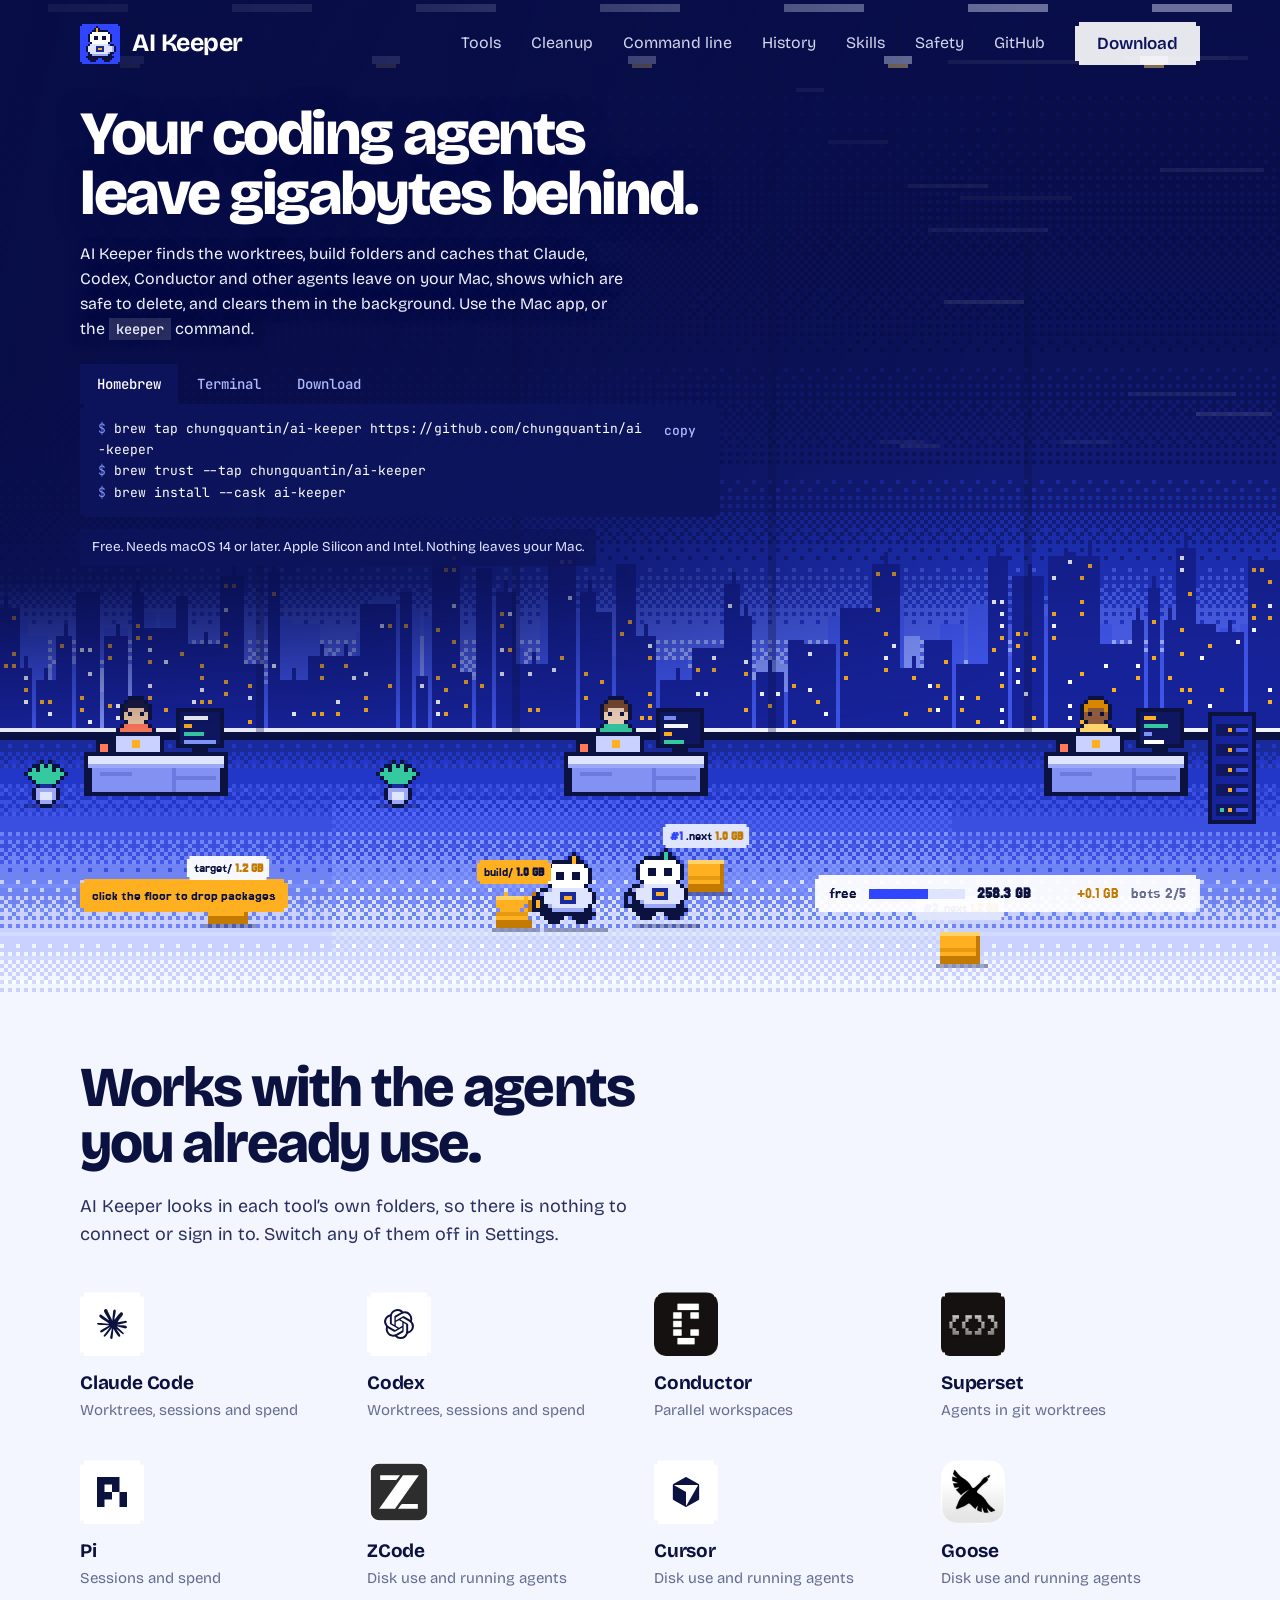
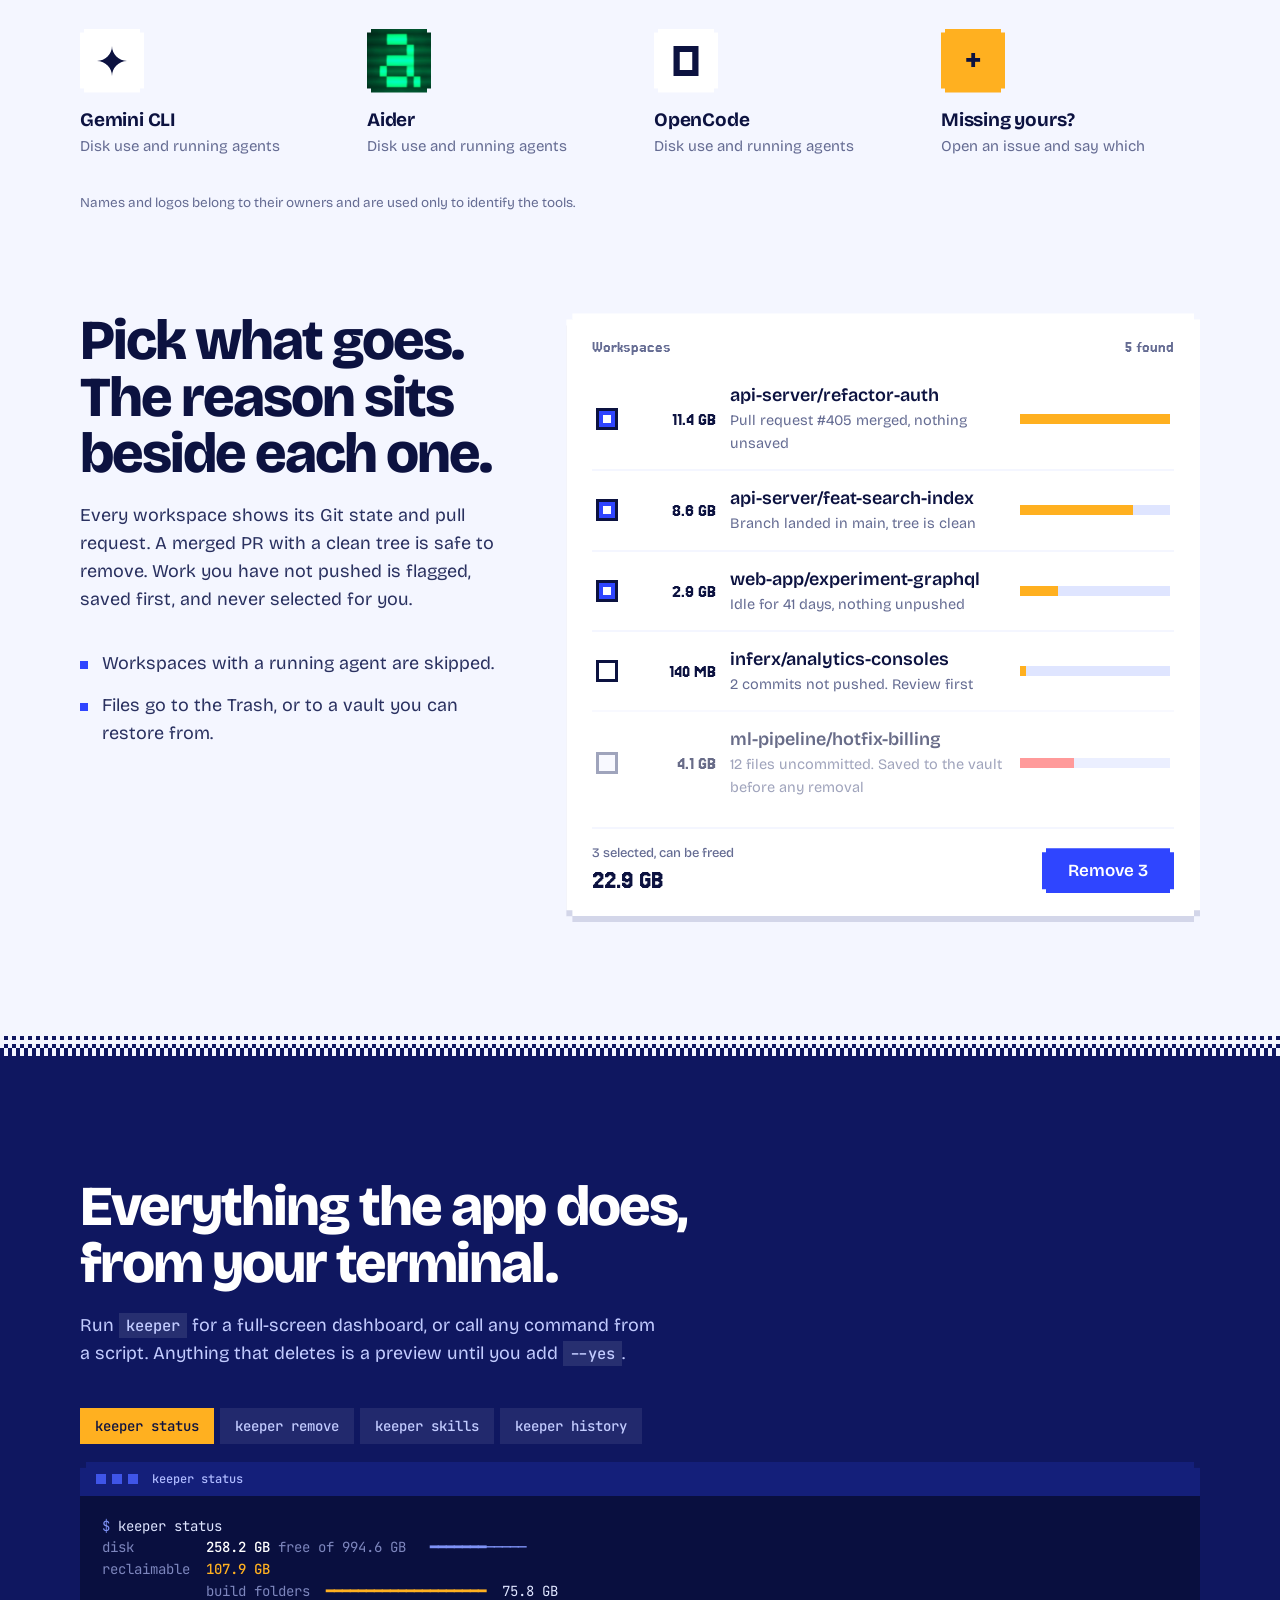
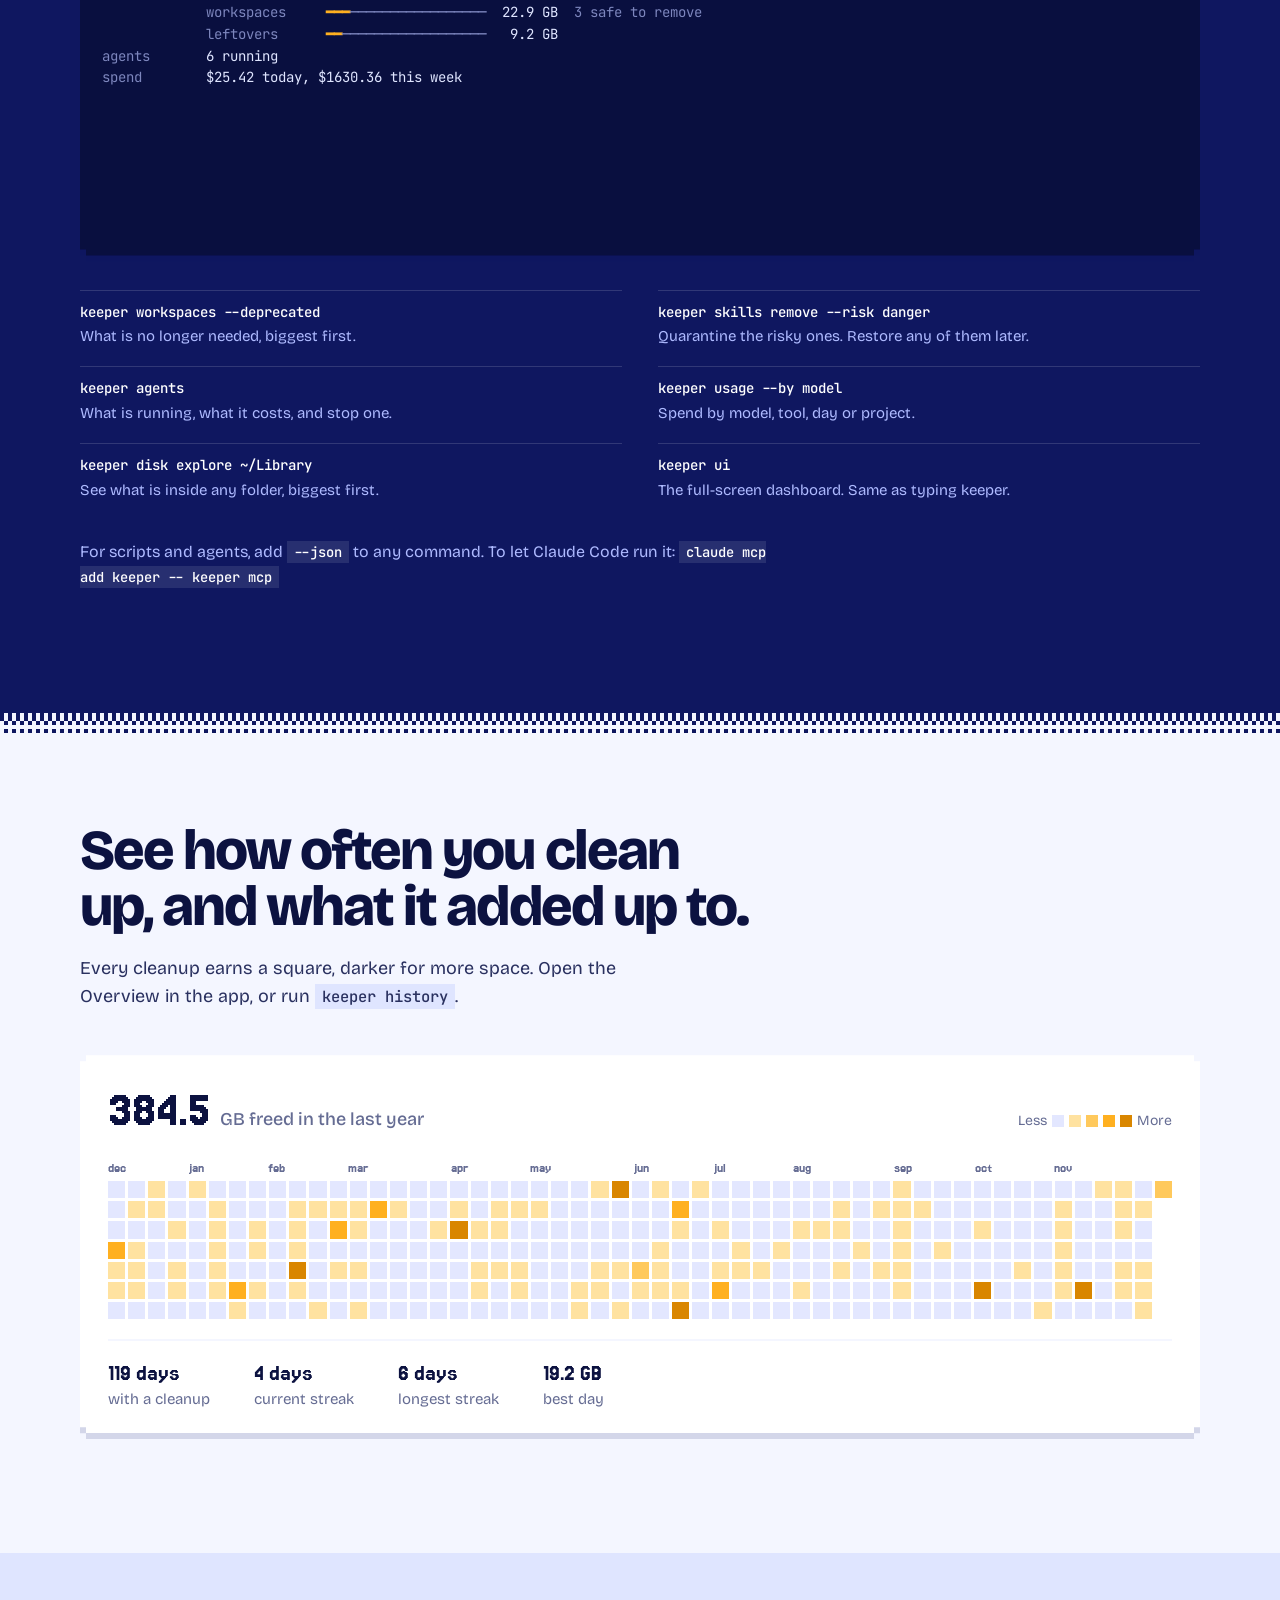
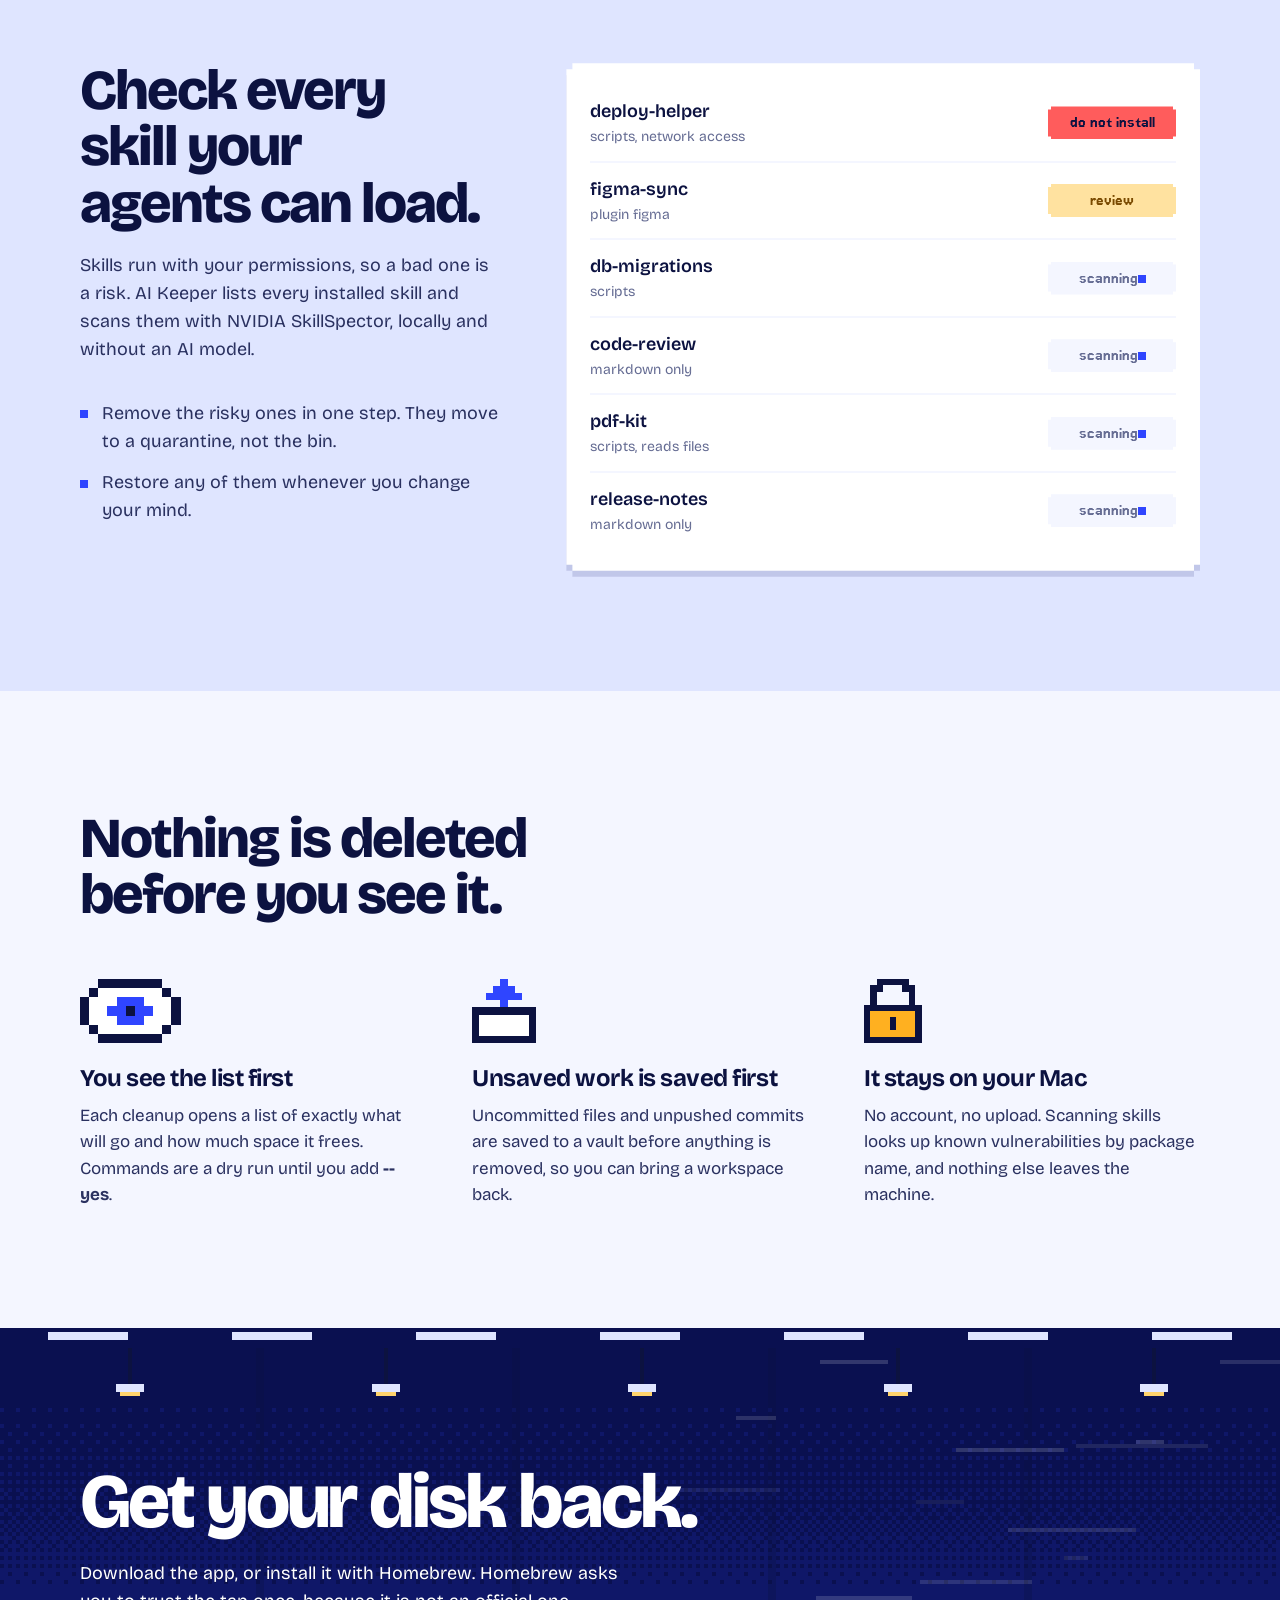
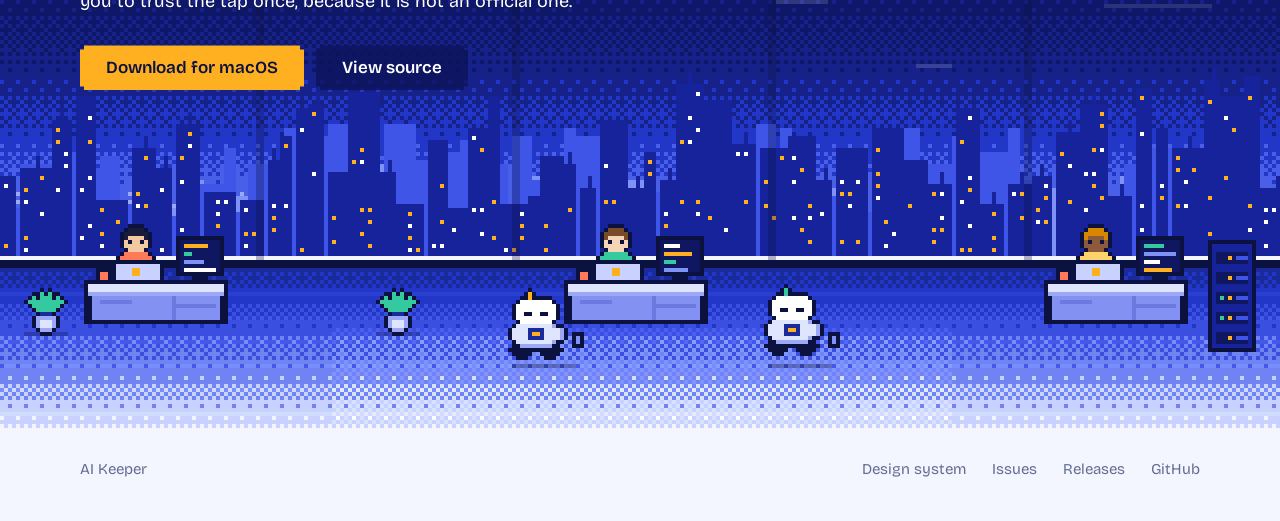
==== commit 85103410: "feat: brand fonts and shapes in the app, real tool logos, new icon everywhere - App: Bricolage Grote" ====
--- a/site/index.html
+++ b/site/index.html
@@ -11,8 +11,11 @@
 <meta name="theme-color" content="#0f1760">
 <meta name="color-scheme" content="light">
 <link rel="canonical" href="https://chungquantin.github.io/ai-keeper/">
-<link rel="icon" href="favicon.svg" type="image/svg+xml">
-<link rel="apple-touch-icon" href="icon-512.png">
+<link rel="icon" href="favicon.svg?v=3" type="image/svg+xml">
+<link rel="icon" href="favicon-32.png?v=3" type="image/png" sizes="32x32">
+<link rel="icon" href="favicon-192.png?v=3" type="image/png" sizes="192x192">
+<link rel="shortcut icon" href="favicon.ico?v=3">
+<link rel="apple-touch-icon" href="apple-touch-icon.png?v=3">
 <meta property="og:type" content="website">
 <meta property="og:site_name" content="AI Keeper">
 <meta property="og:locale" content="en_US">
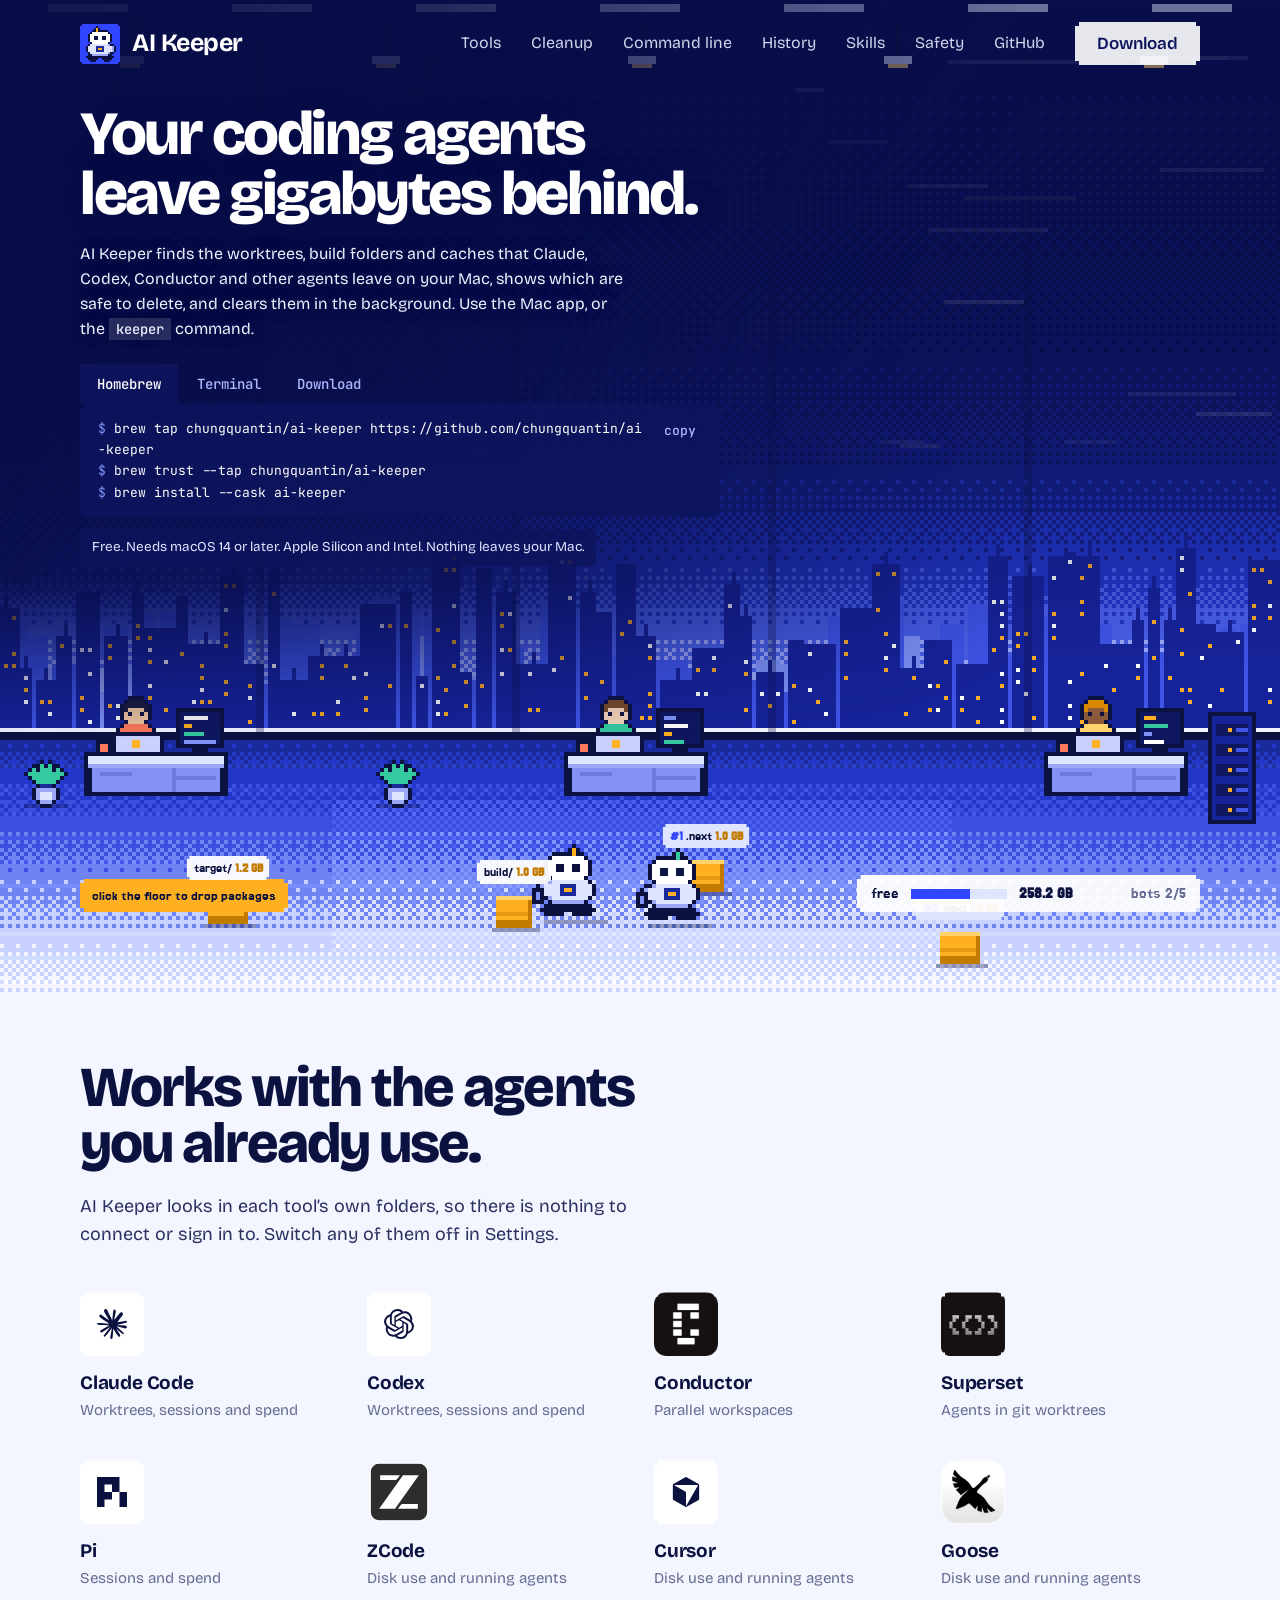
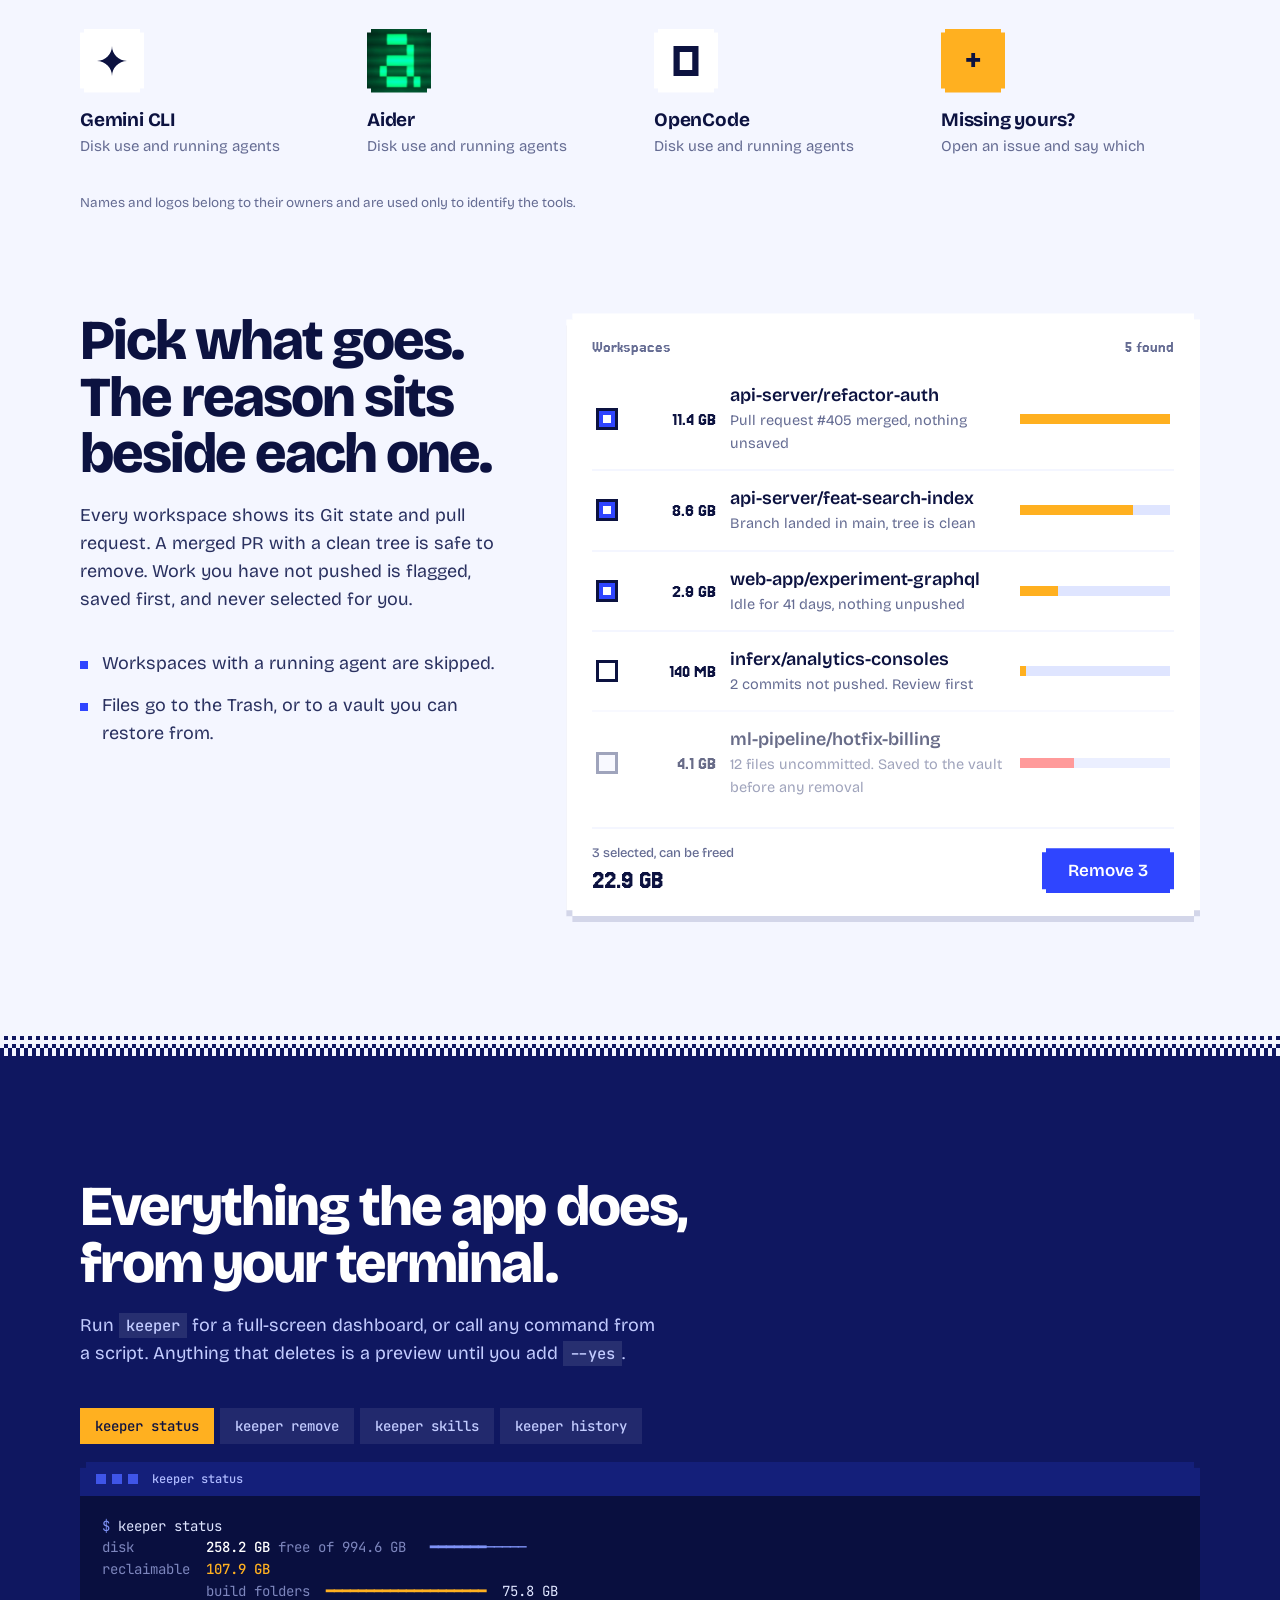
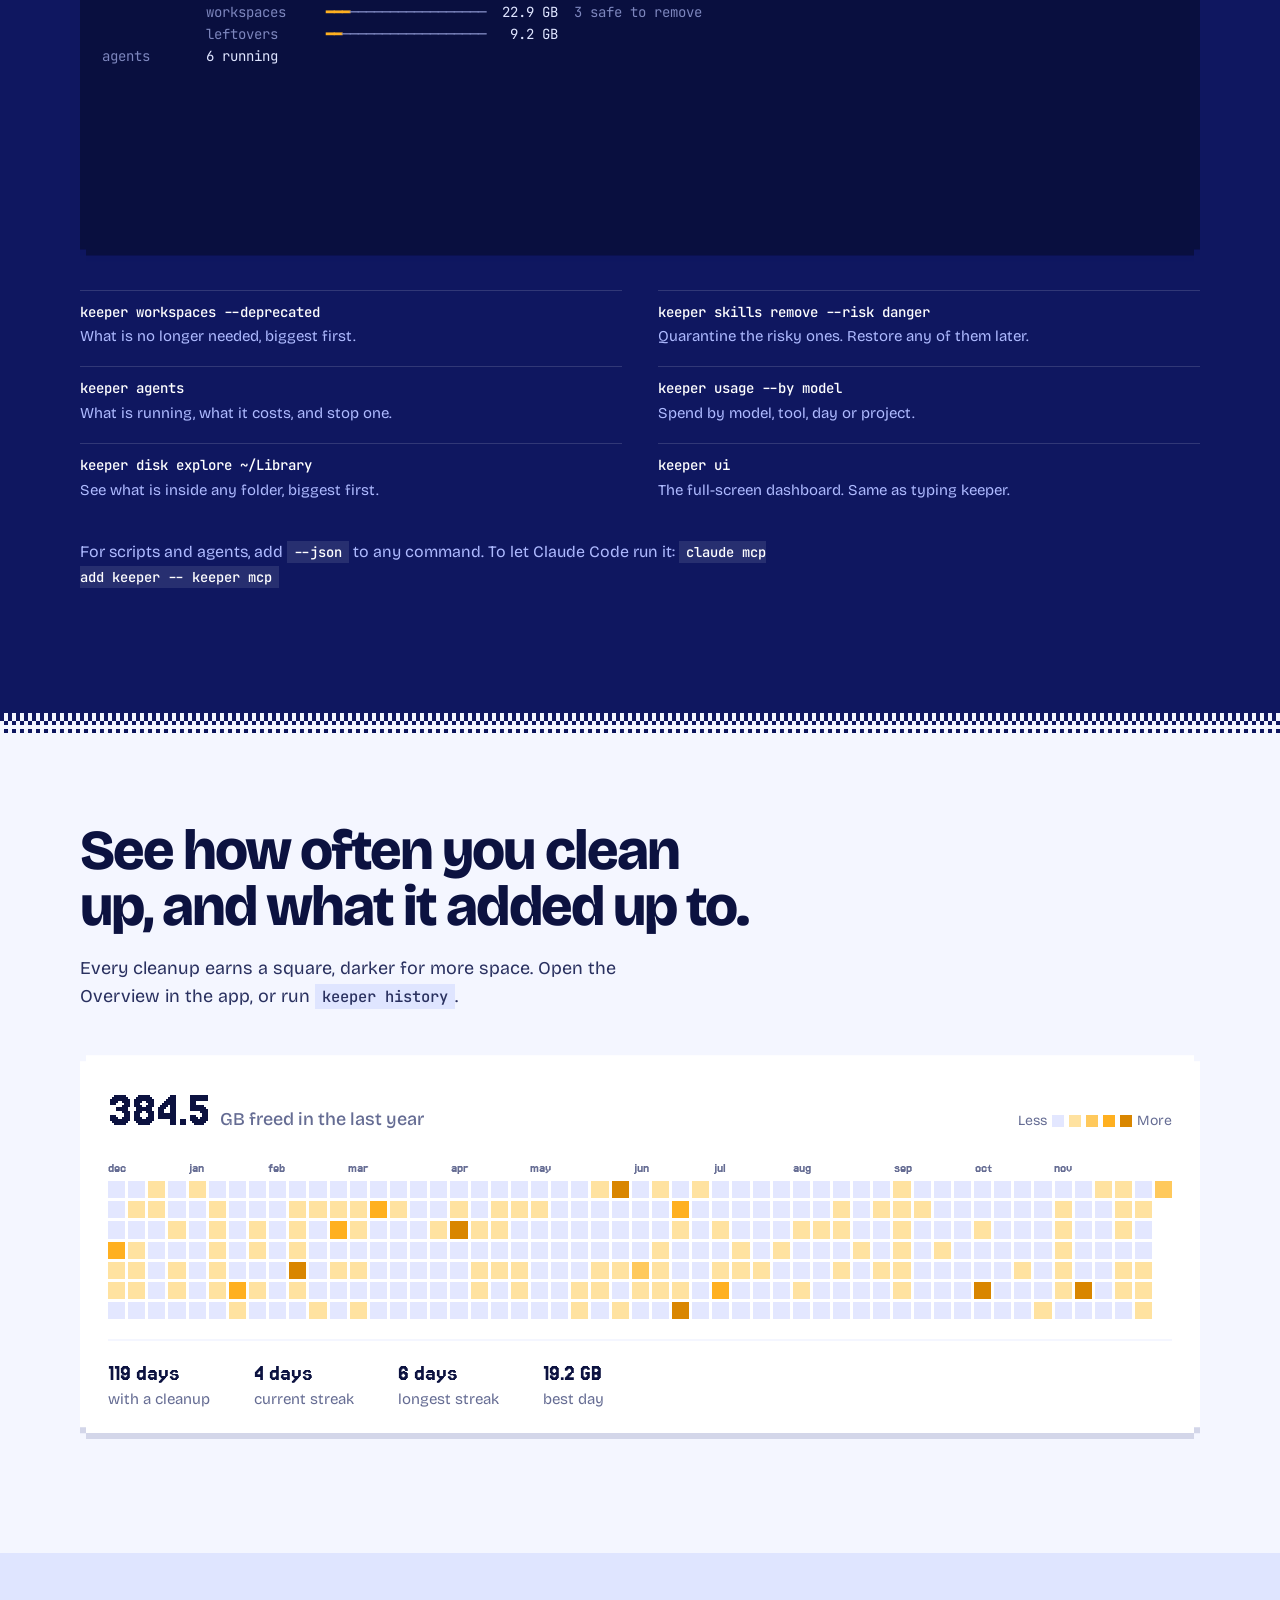
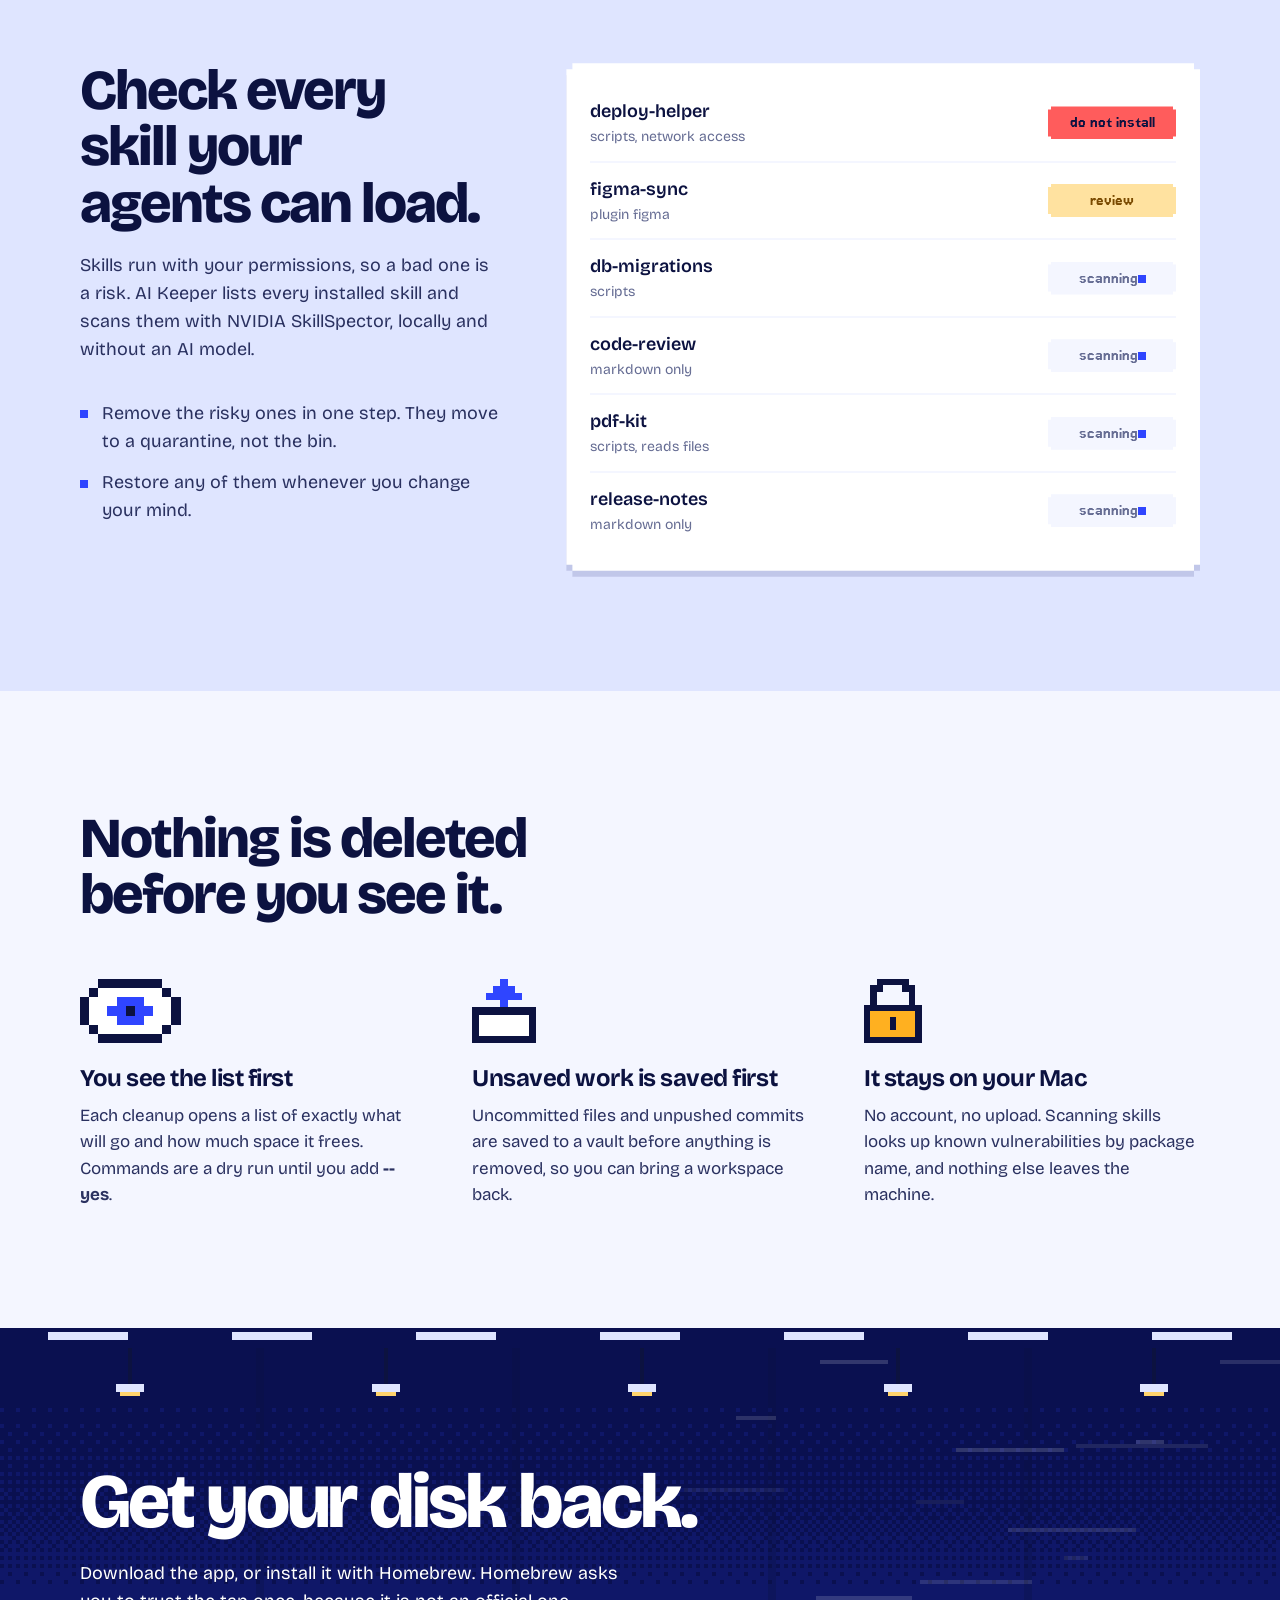
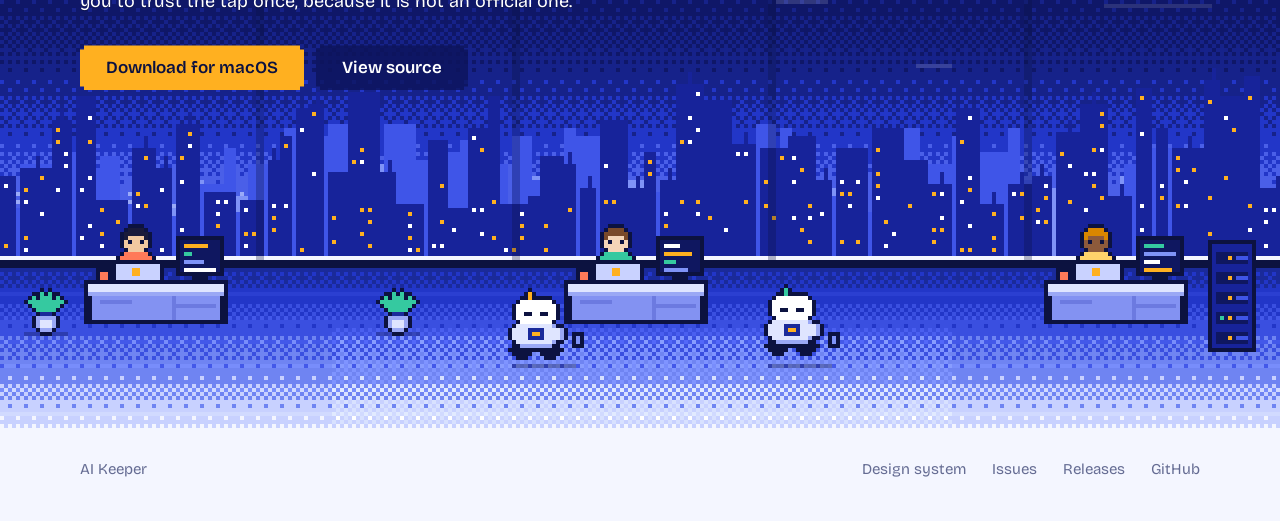
==== commit 2f0e2918: "chore(site): structured data points at 0.2.2 Co-Authored-By: Claude Sonnet 5.5 <noreply@anthropic.co" ====
--- a/site/index.html
+++ b/site/index.html
@@ -44,7 +44,8 @@
       "applicationCategory": "DeveloperApplication",
       "operatingSystem": "macOS 14 or later",
             "url": "https://chungquantin.github.io/ai-keeper/",
-      "downloadUrl": "https://github.com/chungquantin/ai-keeper/releases/latest",
+      "softwareVersion": "0.2.2",
+      "downloadUrl": "https://github.com/chungquantin/ai-keeper/releases/download/v0.2.2/AI-Keeper-0.2.2.zip",
       "image": "https://chungquantin.github.io/ai-keeper/og.png",
       "offers": { "@type": "Offer", "price": "0", "priceCurrency": "USD" },
       "codeRepository": "https://github.com/chungquantin/ai-keeper"
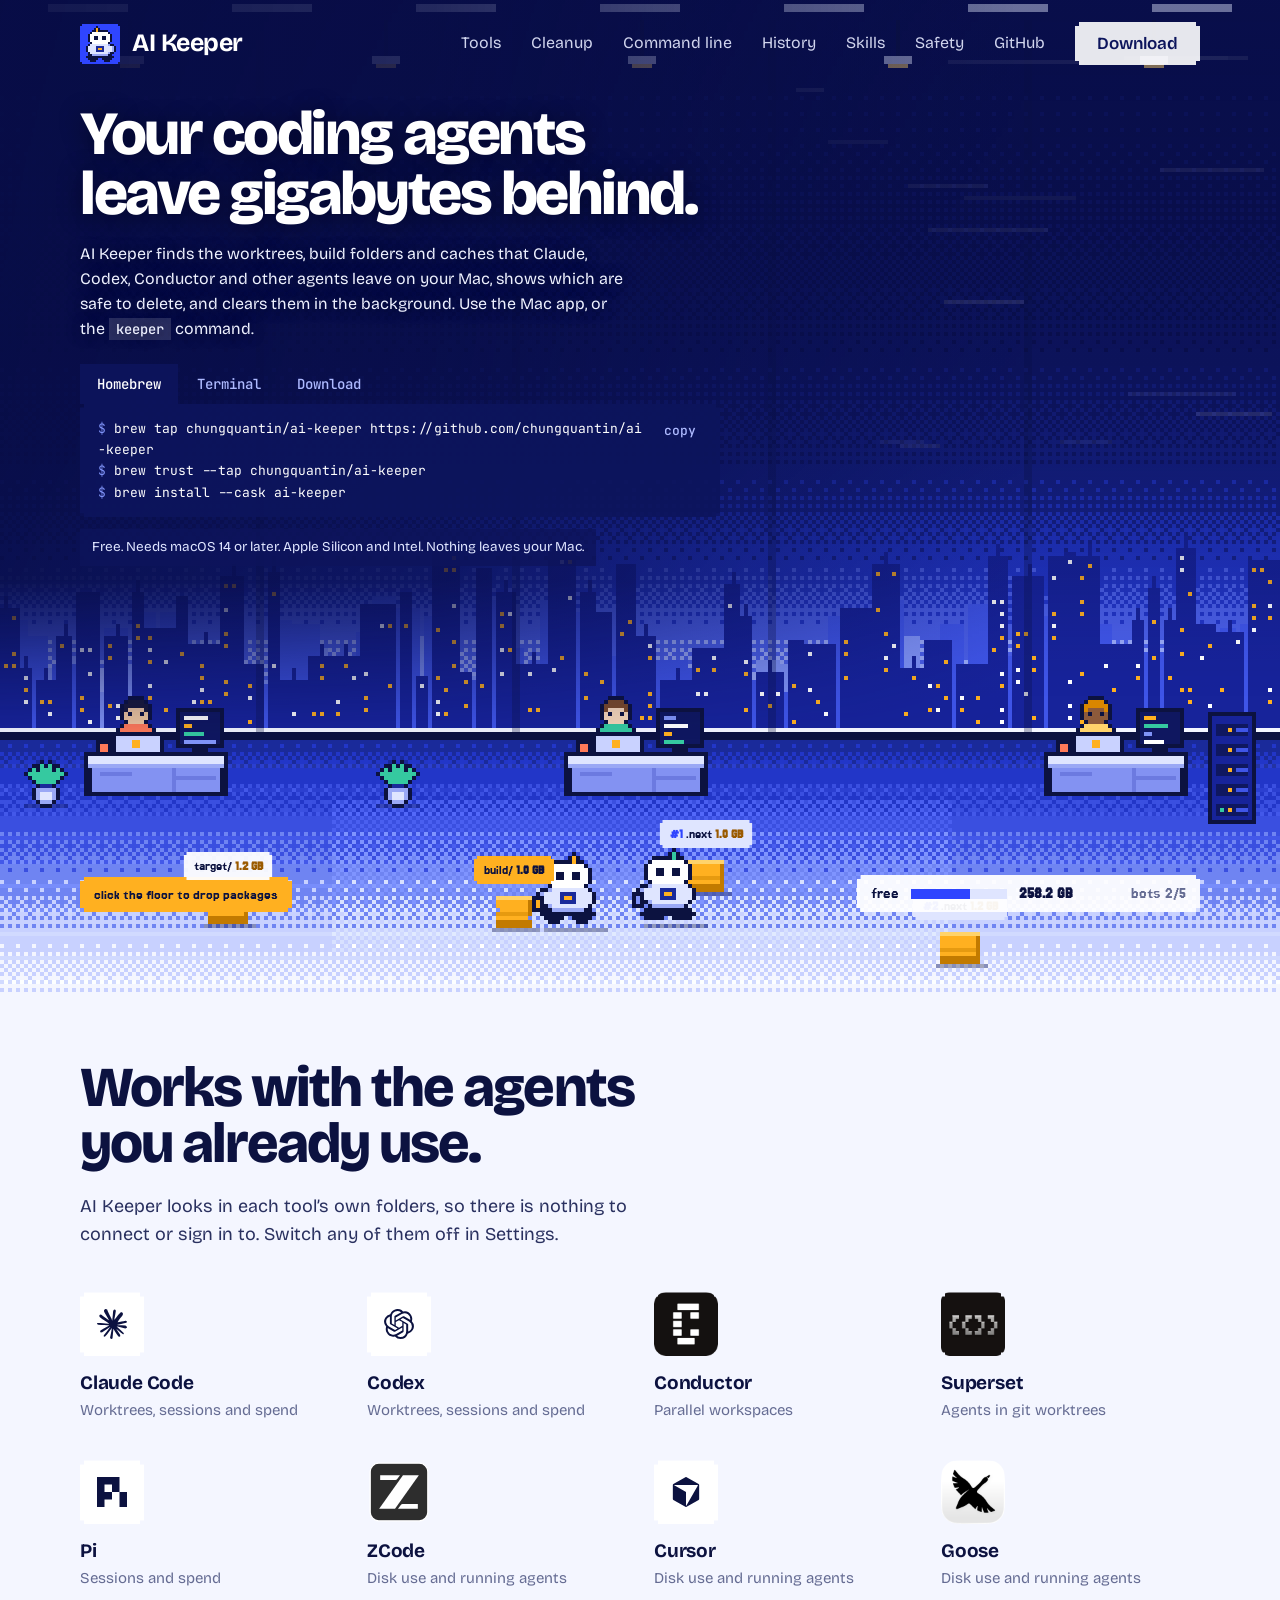
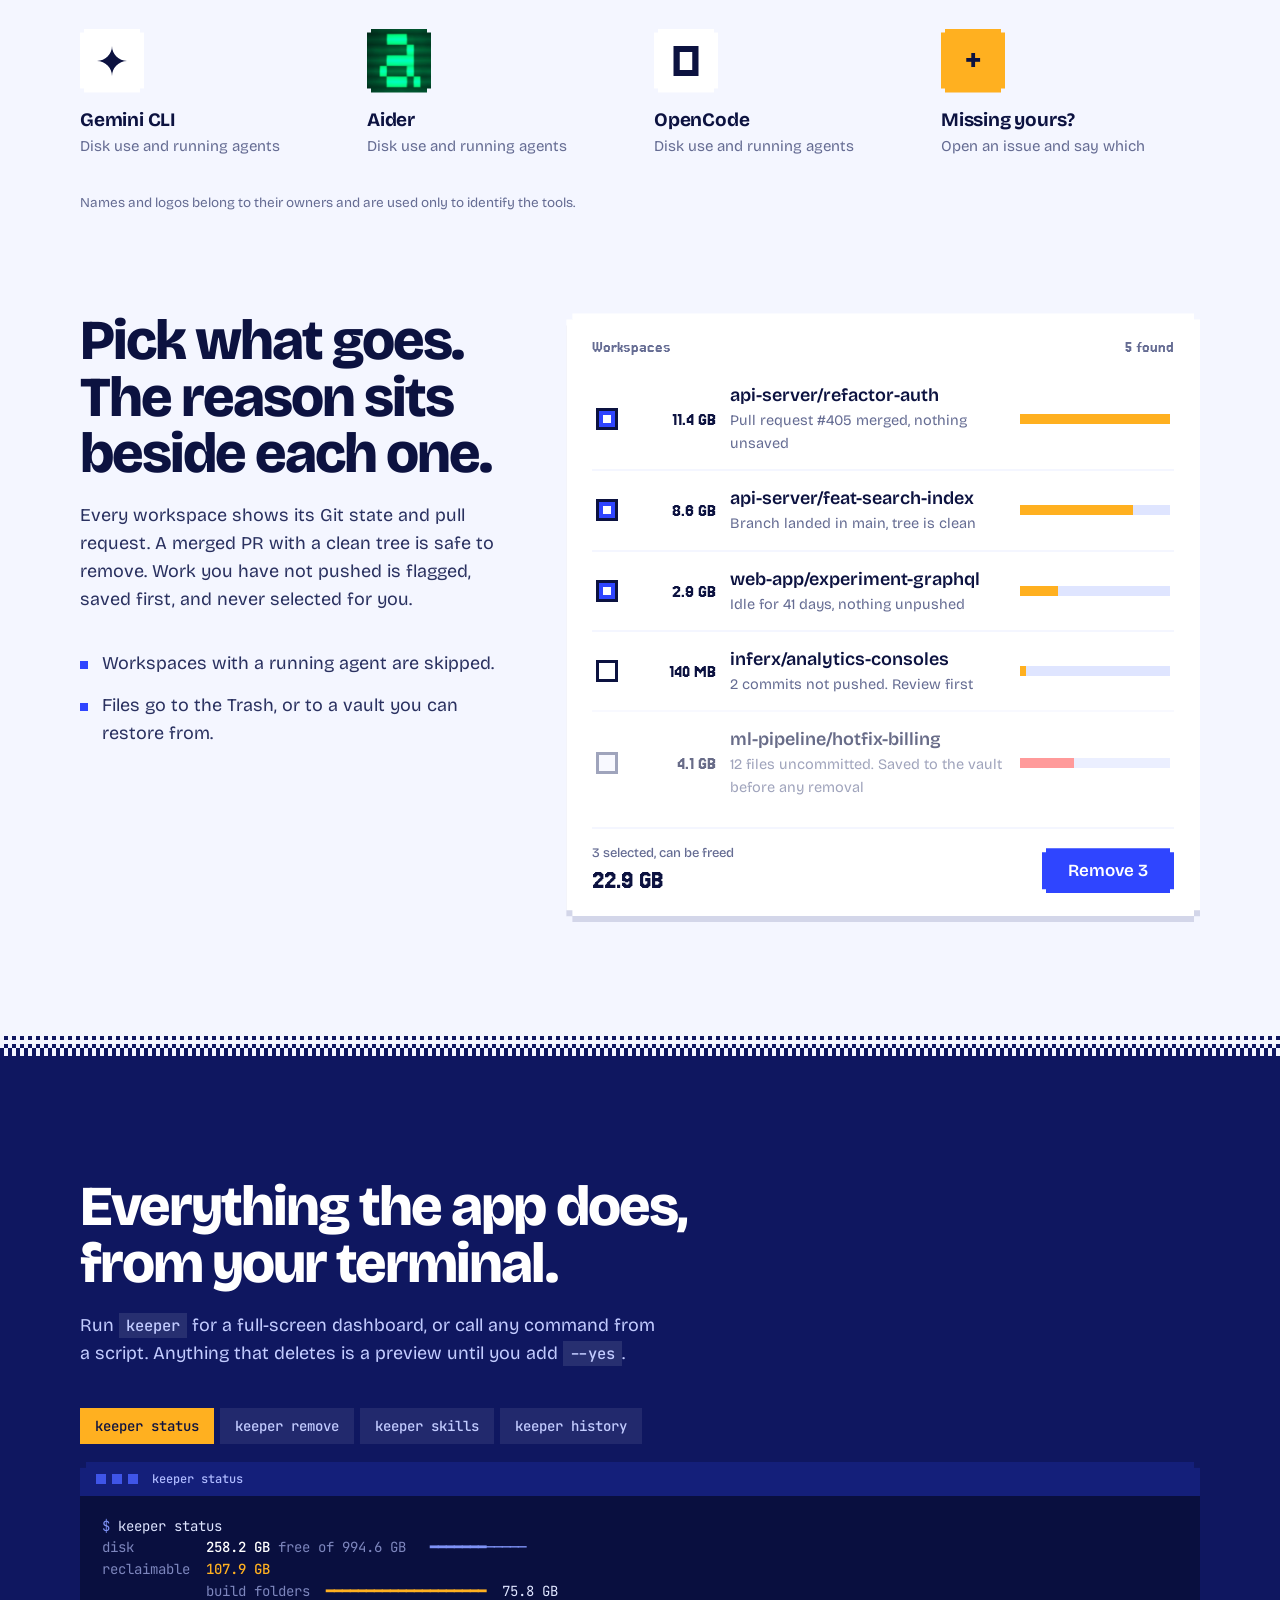
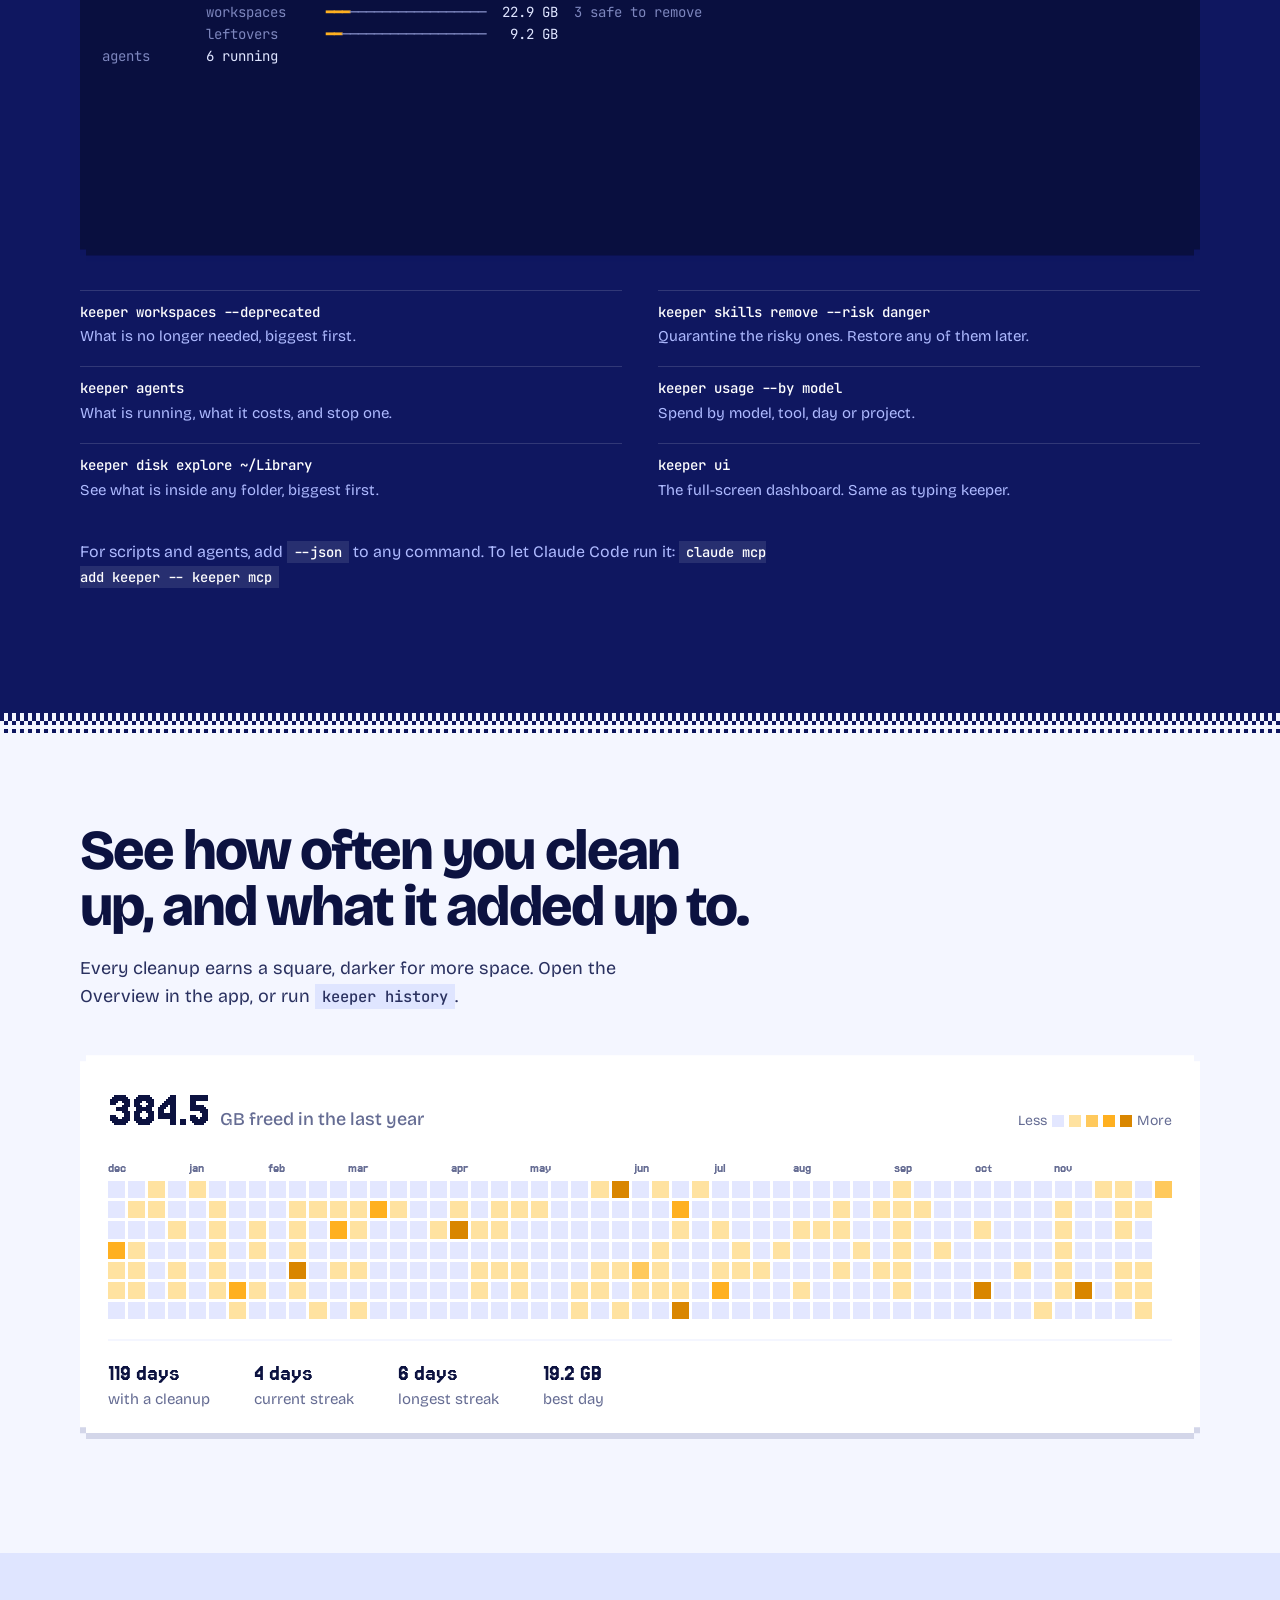
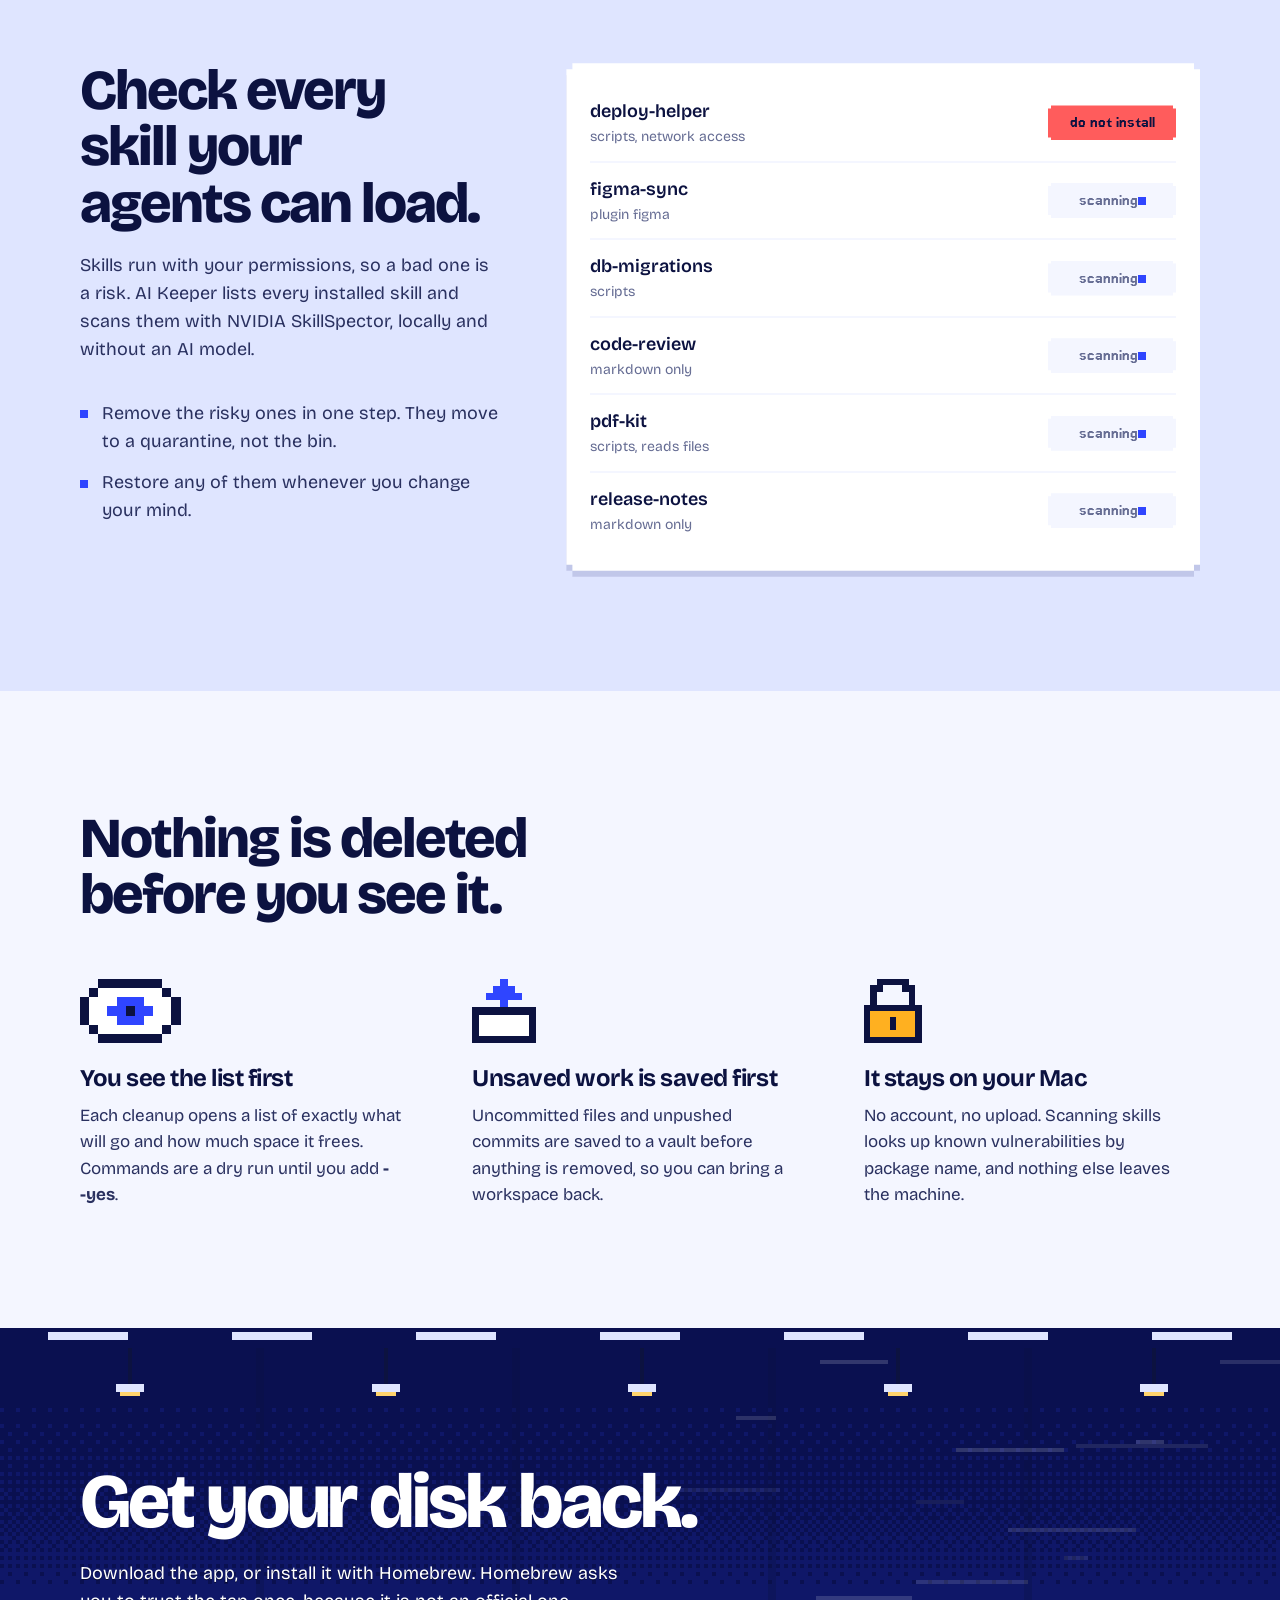
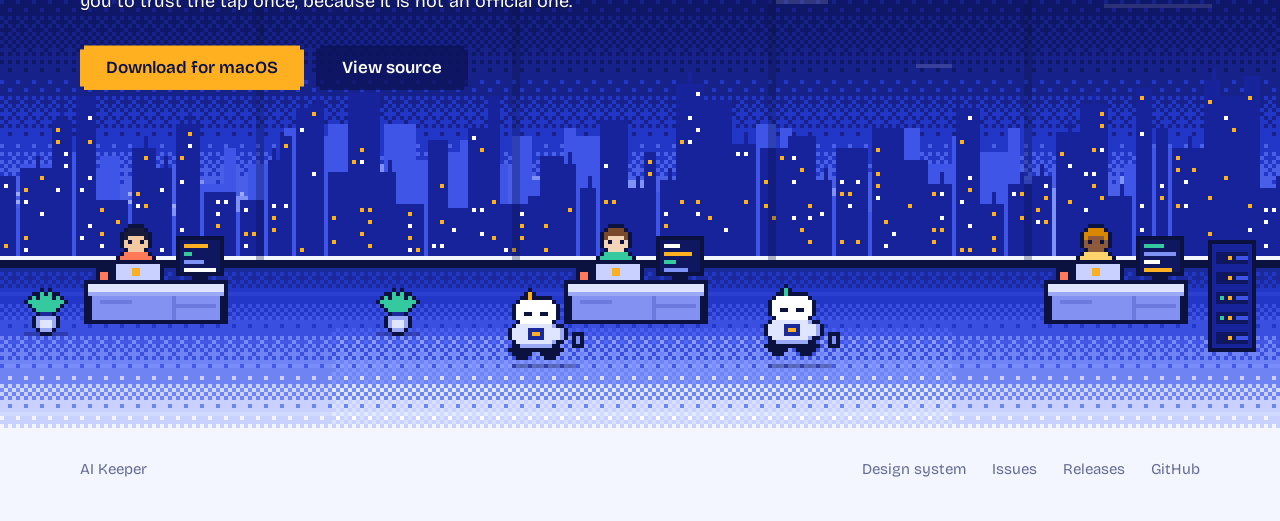
==== commit 12975a8b: "fix(site): clear the design audit findings - Neutral text scrims behind the hero copy instead of nav" ====
--- a/site/index.html
+++ b/site/index.html
@@ -74,7 +74,7 @@
 <style>
 :root{
   --night:#0f1760; --deep:#1a2a9a; --cobalt:#2f45ff; --sky:#7f93f7; --mist:#dfe5ff; --paper:#f4f6ff; --white:#fff;
-  --ink:#0c1240; --text:#2a3160; --muted:#656c93; --amber:#ffb020; --amber-d:#c27a00; --red:#ff5c5c; --line:#d5dbff;
+  --ink:#0c1240; --text:#2a3160; --muted:#656c93; --amber:#ffb020; --amber-d:#9a5a00; --red:#ff5c5c; --line:#d5dbff;
   --px:4px;
   --display:"Bricolage Grotesque",system-ui,sans-serif; --pixel:"Jersey 15","Bricolage Grotesque",monospace; --mono:"JetBrains Mono",ui-monospace,Menlo,monospace;
 }
@@ -82,6 +82,7 @@
 html{scroll-behavior:smooth}
 body{background:var(--paper);color:var(--text);font:400 18px/1.55 var(--display);-webkit-font-smoothing:antialiased}
 a{color:inherit}
+p,li,dd,.lead,.sub{text-wrap:pretty}   /* no one-word last lines */
 :focus-visible{outline:3px solid var(--amber);outline-offset:3px}
 .wrap{width:min(1120px,100% - 40px);margin-inline:auto}
 
@@ -108,7 +109,7 @@
 .hero{position:relative;min-height:max(1000px,100svh);overflow:hidden;background:var(--night);color:#fff}
 .hero canvas{position:absolute;left:0;top:0;image-rendering:pixelated;image-rendering:crisp-edges;image-rendering:pixelated}
 .tags{position:absolute;left:0;top:0;pointer-events:none;z-index:4}
-.tag{position:absolute;transform:translate(-50%,-100%);font:400 14px/1 var(--pixel);white-space:nowrap;background:rgba(255,255,255,.94);color:var(--ink);padding:5px 7px;--px:3px;transition:opacity .25s}
+.tag{position:absolute;transform:translate(-50%,-100%);font:400 14px/1 var(--pixel);white-space:nowrap;background:rgba(255,255,255,.94);color:var(--ink);padding:7px 10px;--px:3px;transition:opacity .25s}
 .tag b{color:var(--amber-d);font-weight:600}
 .tag.busy{background:var(--amber)}.tag.busy b{color:var(--ink)}
 .pop{position:absolute;transform:translate(-50%,-100%);font:400 17px/1 var(--pixel);color:#fff;text-shadow:0 2px 0 var(--ink);animation:pop 1.3s steps(9) forwards}
@@ -116,8 +117,8 @@
 .shade{position:absolute;inset:0;z-index:2;pointer-events:none;background:linear-gradient(90deg,rgba(8,13,70,.9) 0,rgba(8,13,70,.72) 34%,rgba(8,13,70,.28) 62%,transparent 80%),linear-gradient(180deg,rgba(8,13,70,.55) 0,rgba(8,13,70,.35) 45%,transparent 70%);-webkit-mask-image:linear-gradient(180deg,#000 0,#000 58%,transparent 74%);mask-image:linear-gradient(180deg,#000 0,#000 58%,transparent 74%)}
 .hero-inner{position:relative;z-index:3;padding-top:104px;pointer-events:none}
 .hero-inner>*{pointer-events:auto}
-h1{font:800 clamp(38px,4.8vw,66px)/.98 var(--display);letter-spacing:-.04em;max-width:13.5em;text-wrap:balance;text-shadow:0 2px 24px rgba(8,13,70,.55)}
-.lead{margin-top:18px;max-width:34em;font-size:clamp(16px,1.25vw,18px);color:#eef1ff;text-shadow:0 1px 14px rgba(8,13,70,.7)}
+h1{font:800 clamp(38px,4.8vw,66px)/.98 var(--display);letter-spacing:-.04em;max-width:13.5em;text-wrap:balance;text-shadow:0 2px 24px rgba(0,0,0,.45)}
+.lead{margin-top:18px;max-width:34em;font-size:clamp(16px,1.25vw,18px);color:#eef1ff;text-shadow:0 1px 14px rgba(0,0,0,.55)}
 .lead code{font:500 .86em var(--mono);background:rgba(255,255,255,.14);padding:2px 7px}
 .install{margin-top:22px;max-width:640px}
 .tabs{display:flex;gap:2px}
@@ -130,7 +131,7 @@
 .code button:hover,.code a.get:hover{color:#fff}
 .fine{margin-top:12px;font-size:13.5px;color:#dfe5ff;display:inline-block;background:rgba(13,20,92,.78);padding:8px 12px}
 .hud{position:absolute;right:max(20px,calc((100% - 1120px)/2));bottom:88px;z-index:5;white-space:nowrap;display:flex;align-items:center;gap:12px;font:400 17px/1 var(--pixel);background:rgba(255,255,255,.94);color:var(--ink);padding:10px 14px;--px:4px}
-.hint{position:absolute;left:max(20px,calc((100% - 1120px)/2));bottom:88px;z-index:3;font:400 15px/1 var(--pixel);background:var(--amber);color:var(--ink);padding:9px 12px;--px:4px;animation:nudge 1.6s steps(2) infinite;pointer-events:none}
+.hint{position:absolute;left:max(20px,calc((100% - 1120px)/2));bottom:88px;z-index:3;font:400 15px/1 var(--pixel);background:var(--amber);color:var(--ink);padding:10px 14px;--px:4px;animation:nudge 1.6s steps(2) infinite;pointer-events:none}
 @keyframes nudge{50%{transform:translateY(-3px)}}
 .hero canvas{cursor:pointer}
 .tag.wait{background:#dfe5ff}
@@ -231,14 +232,14 @@
 .legend i{width:12px;height:12px;display:block}
 .facts{display:flex;gap:44px;flex-wrap:wrap;margin-top:20px;padding-top:18px;border-top:2px solid var(--paper)}
 .facts div{font-size:15px;color:var(--muted)}.facts b{display:block;font:400 24px/1.2 var(--pixel);color:var(--ink)}
-.tip{position:fixed;z-index:50;background:var(--ink);color:#fff;font:400 15px/1 var(--pixel);padding:7px 9px;pointer-events:none;transform:translate(-50%,-130%);display:none;--px:3px}
+.tip{position:fixed;z-index:50;background:var(--ink);color:#fff;font:400 15px/1 var(--pixel);padding:8px 11px;pointer-events:none;transform:translate(-50%,-130%);display:none;--px:3px}
 
 /* skills */
 .skills{background:var(--white);padding:22px 24px;--px:6px}
 .sk{display:grid;grid-template-columns:1fr auto;gap:12px;align-items:center;padding:13px 0;border-top:2px solid var(--paper)}
 .sk:first-child{border-top:0}
 .sk strong{font-weight:600;color:var(--ink)}.sk small{display:block;color:var(--muted);font-size:14px}
-.verdict{font:400 17px/1 var(--pixel);padding:8px 11px;min-width:128px;text-align:center;--px:3px;background:var(--paper);color:var(--muted)}
+.verdict{font:400 17px/1 var(--pixel);padding:9px 12px;min-width:128px;text-align:center;--px:3px;background:var(--paper);color:var(--muted)}
 .verdict.scan::after{content:"";display:inline-block;width:8px;height:8px;background:var(--cobalt);animation:spin .5s steps(4) infinite}
 @keyframes spin{0%{transform:translate(-5px,-5px)}25%{transform:translate(5px,-5px)}50%{transform:translate(5px,5px)}75%{transform:translate(-5px,5px)}}
 .verdict.ok{background:var(--mist);color:var(--deep)}.verdict.rev{background:#ffe2a0;color:#7a4a00}.verdict.bad{background:var(--red);color:var(--ink)}
@@ -257,7 +258,7 @@
 .final canvas{position:absolute;left:0;top:0;image-rendering:pixelated}
 .final .wrap{position:relative;z-index:2;padding:100px 0 300px}
 .final h2{font:800 clamp(44px,6vw,84px)/.96 var(--display);letter-spacing:-.04em;color:#fff;max-width:10em}
-.final p{margin-top:20px;max-width:30em;color:#fff;text-shadow:0 1px 0 rgba(12,18,64,.6)}
+.final p{margin-top:20px;max-width:30em;color:#fff;text-shadow:0 1px 0 rgba(0,0,0,.5)}
 .final .cta{margin-top:30px;display:flex;gap:12px;flex-wrap:wrap}
 footer{background:var(--paper);padding:30px 0 40px;color:var(--muted);font-size:15px}
 footer .wrap{display:flex;gap:26px;flex-wrap:wrap}
